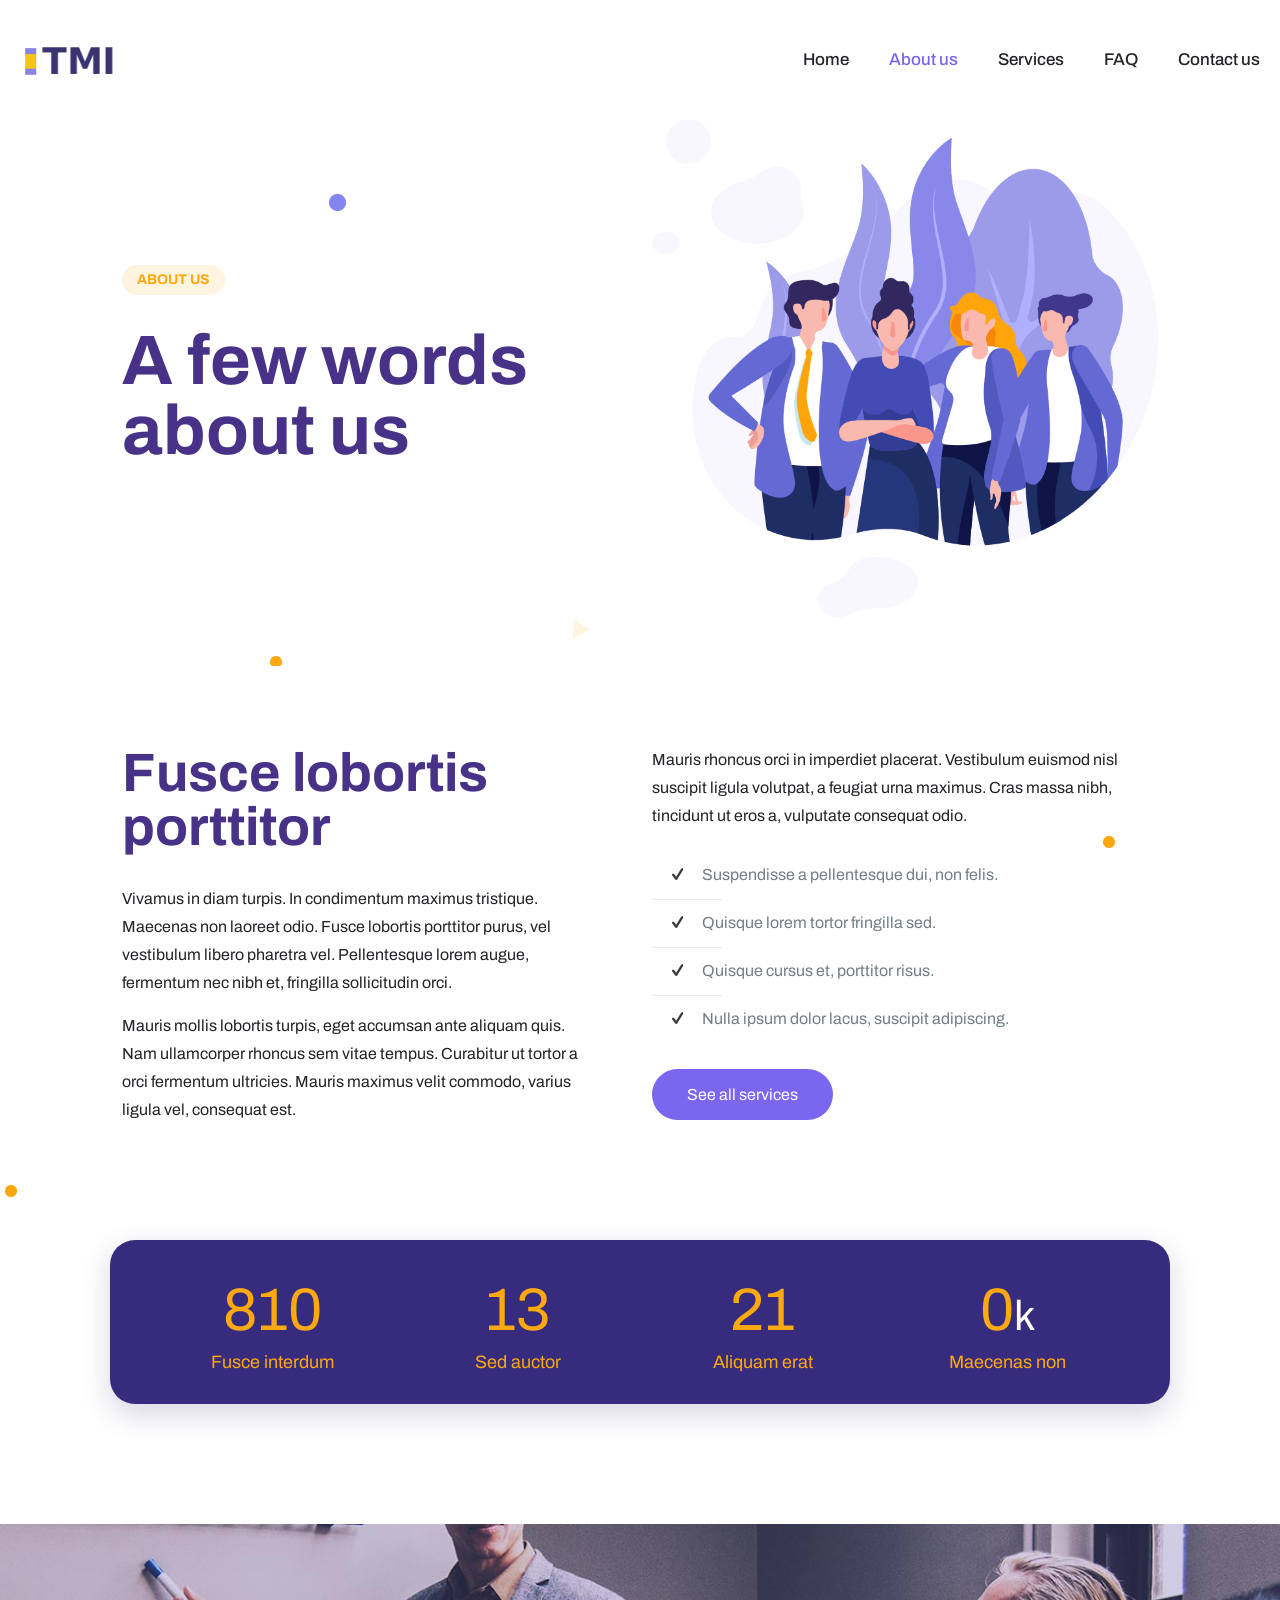
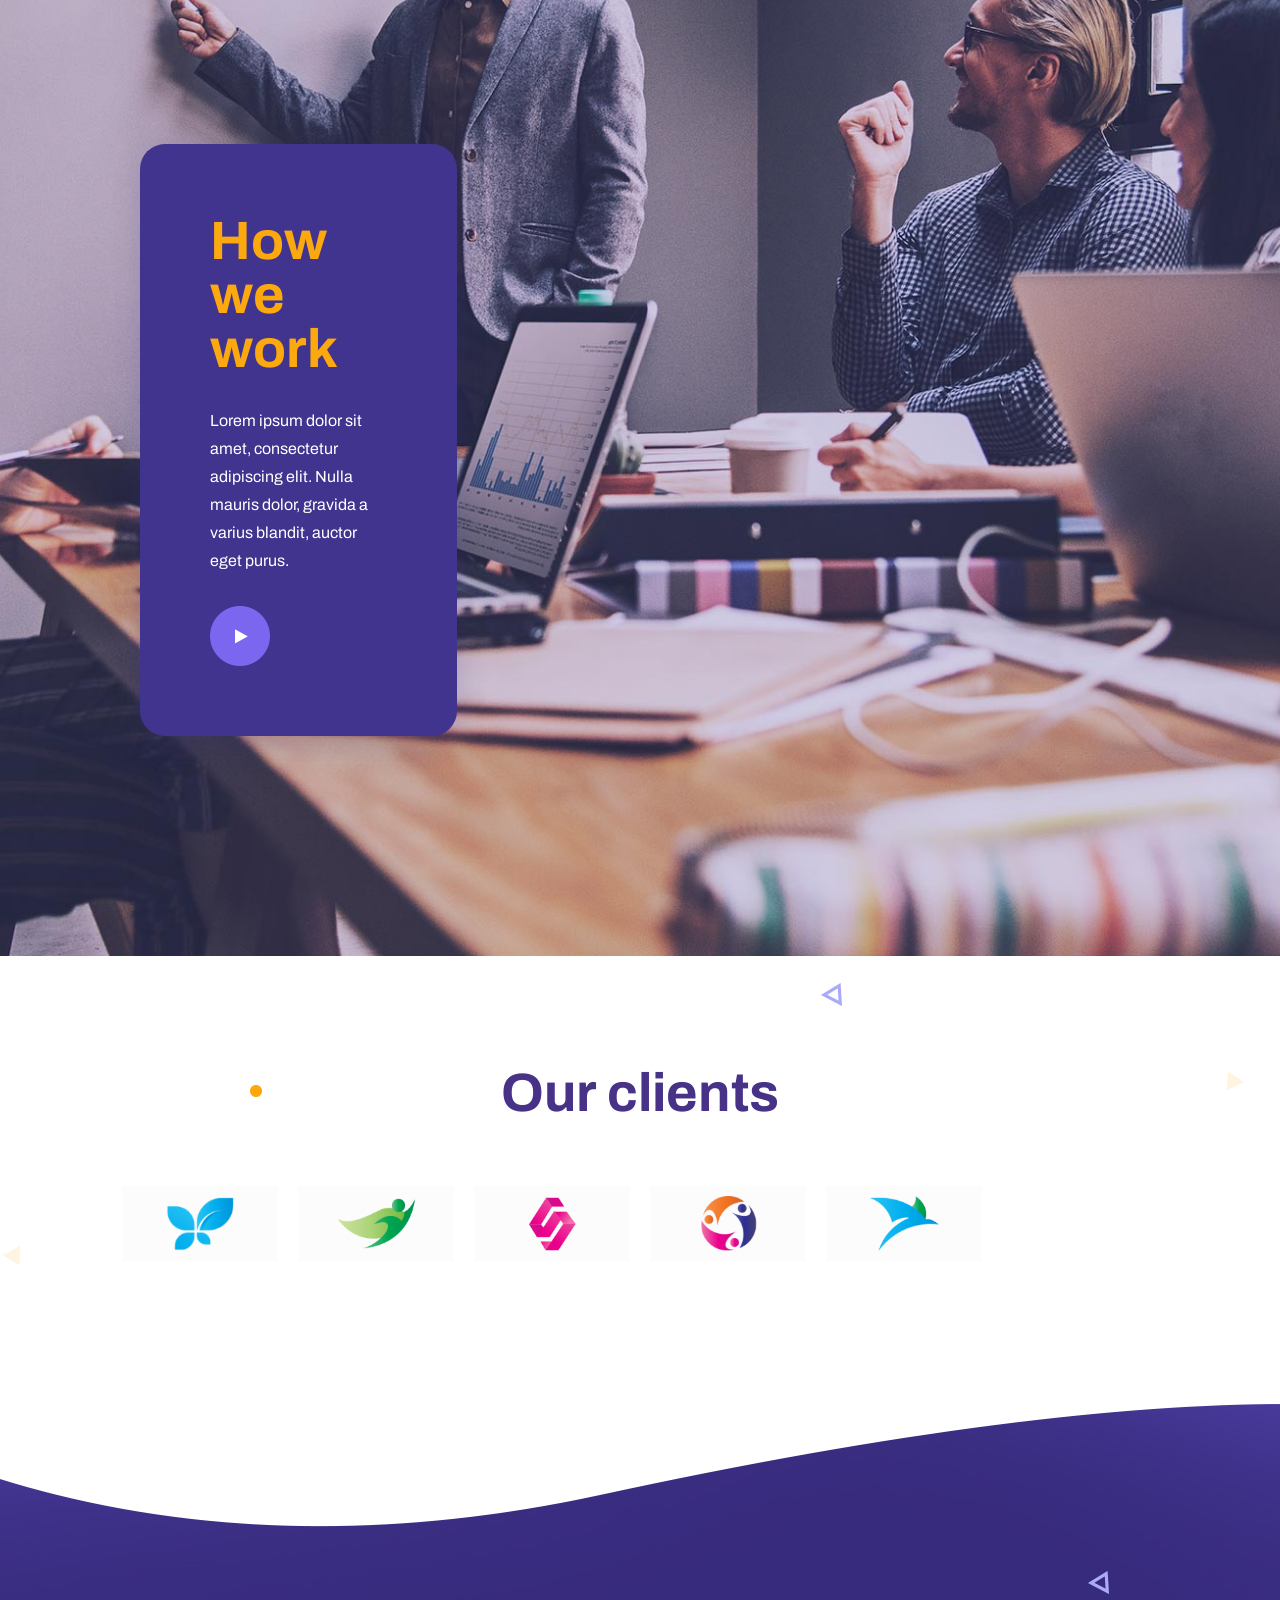
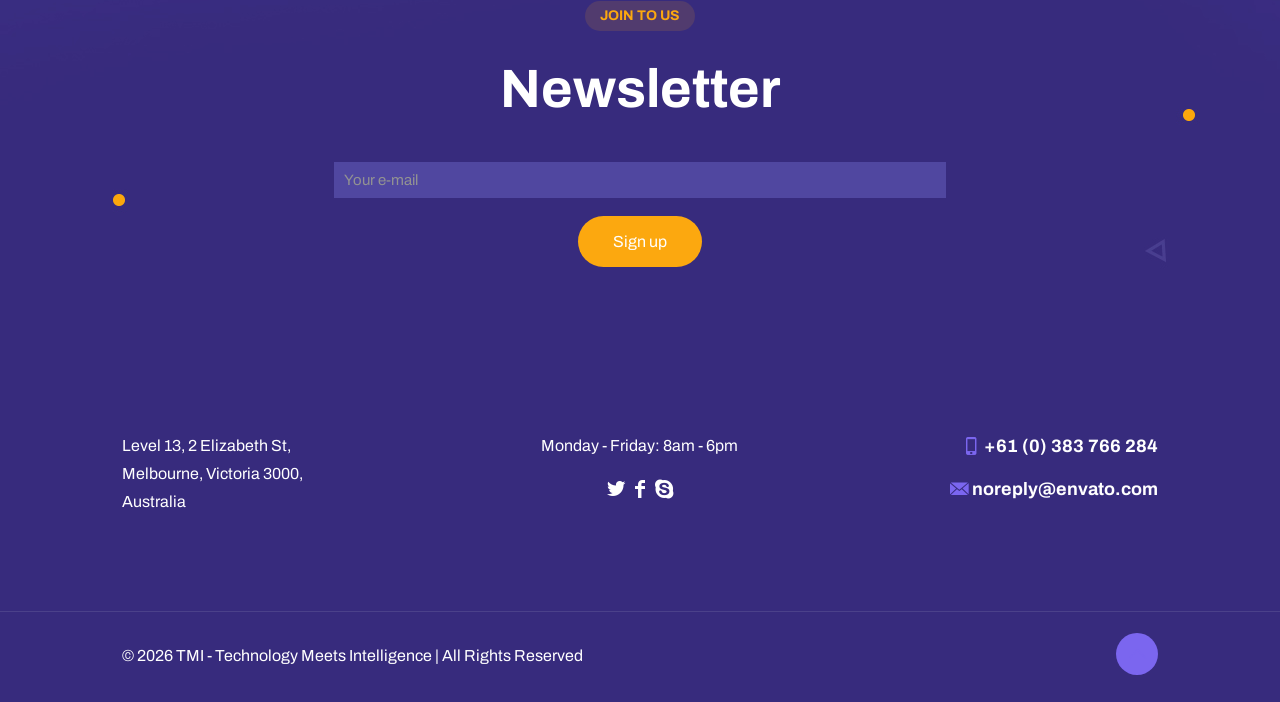
==== about-us/index.html @ 61341775 "Add TMI website (rebranded BeSEO, deployed to Cloudflare Pages)" ====
<!DOCTYPE html>
<html lang="en-US" class="no-js " itemscope itemtype="https://schema.org/WebPage" >

<head>

<meta charset="UTF-8" />
<title>About us - TMI</title>
<meta name='robots' content='max-image-preview:large' />
<link rel="alternate" hreflang="en-US" href="."/>
<meta name="format-detection" content="telephone=no">
<meta name="viewport" content="width=device-width, initial-scale=1, maximum-scale=1" />
<link rel="shortcut icon" href="../wp-content/themes/download-ze74uo.xcf/images/favicon.ico" type="image/x-icon" />
<meta name="theme-color" content="#ffffff" media="(prefers-color-scheme: light)">
<meta name="theme-color" content="#ffffff" media="(prefers-color-scheme: dark)">

<link rel="alternate" type="application/rss+xml" title="TMI - Technology Meets Intelligence &raquo; Feed" href="../feed" />
<link rel="alternate" type="application/rss+xml" title="TMI - Technology Meets Intelligence &raquo; Comments Feed" href="../comments/feed" />
<style id='wp-img-auto-sizes-contain-inline-css' type='text/css'>
img:is([sizes=auto i],[sizes^="auto," i]){contain-intrinsic-size:3000px 1500px}
/*# sourceURL=wp-img-auto-sizes-contain-inline-css */
</style>
<style id='wp-emoji-styles-inline-css' type='text/css'>

	img.wp-smiley, img.emoji {
		display: inline !important;
		border: none !important;
		box-shadow: none !important;
		height: 1em !important;
		width: 1em !important;
		margin: 0 0.07em !important;
		vertical-align: -0.1em !important;
		background: none !important;
		padding: 0 !important;
	}
/*# sourceURL=wp-emoji-styles-inline-css */
</style>
<style id='wp-block-library-inline-css' type='text/css'>
:root{--wp-block-synced-color:#7a00df;--wp-block-synced-color--rgb:122,0,223;--wp-bound-block-color:var(--wp-block-synced-color);--wp-editor-canvas-background:#ddd;--wp-admin-theme-color:#007cba;--wp-admin-theme-color--rgb:0,124,186;--wp-admin-theme-color-darker-10:#006ba1;--wp-admin-theme-color-darker-10--rgb:0,107,160.5;--wp-admin-theme-color-darker-20:#005a87;--wp-admin-theme-color-darker-20--rgb:0,90,135;--wp-admin-border-width-focus:2px}@media (min-resolution:192dpi){:root{--wp-admin-border-width-focus:1.5px}}.wp-element-button{cursor:pointer}:root .has-very-light-gray-background-color{background-color:#eee}:root .has-very-dark-gray-background-color{background-color:#313131}:root .has-very-light-gray-color{color:#eee}:root .has-very-dark-gray-color{color:#313131}:root .has-vivid-green-cyan-to-vivid-cyan-blue-gradient-background{background:linear-gradient(135deg,#00d084,#0693e3)}:root .has-purple-crush-gradient-background{background:linear-gradient(135deg,#34e2e4,#4721fb 50%,#ab1dfe)}:root .has-hazy-dawn-gradient-background{background:linear-gradient(135deg,#faaca8,#dad0ec)}:root .has-subdued-olive-gradient-background{background:linear-gradient(135deg,#fafae1,#67a671)}:root .has-atomic-cream-gradient-background{background:linear-gradient(135deg,#fdd79a,#004a59)}:root .has-nightshade-gradient-background{background:linear-gradient(135deg,#330968,#31cdcf)}:root .has-midnight-gradient-background{background:linear-gradient(135deg,#020381,#2874fc)}:root{--wp--preset--font-size--normal:16px;--wp--preset--font-size--huge:42px}.has-regular-font-size{font-size:1em}.has-larger-font-size{font-size:2.625em}.has-normal-font-size{font-size:var(--wp--preset--font-size--normal)}.has-huge-font-size{font-size:var(--wp--preset--font-size--huge)}.has-text-align-center{text-align:center}.has-text-align-left{text-align:left}.has-text-align-right{text-align:right}.has-fit-text{white-space:nowrap!important}#end-resizable-editor-section{display:none}.aligncenter{clear:both}.items-justified-left{justify-content:flex-start}.items-justified-center{justify-content:center}.items-justified-right{justify-content:flex-end}.items-justified-space-between{justify-content:space-between}.screen-reader-text{border:0;clip-path:inset(50%);height:1px;margin:-1px;overflow:hidden;padding:0;position:absolute;width:1px;word-wrap:normal!important}.screen-reader-text:focus{background-color:#ddd;clip-path:none;color:#444;display:block;font-size:1em;height:auto;left:5px;line-height:normal;padding:15px 23px 14px;text-decoration:none;top:5px;width:auto;z-index:100000}html :where(.has-border-color){border-style:solid}html :where([style*=border-top-color]){border-top-style:solid}html :where([style*=border-right-color]){border-right-style:solid}html :where([style*=border-bottom-color]){border-bottom-style:solid}html :where([style*=border-left-color]){border-left-style:solid}html :where([style*=border-width]){border-style:solid}html :where([style*=border-top-width]){border-top-style:solid}html :where([style*=border-right-width]){border-right-style:solid}html :where([style*=border-bottom-width]){border-bottom-style:solid}html :where([style*=border-left-width]){border-left-style:solid}html :where(img[class*=wp-image-]){height:auto;max-width:100%}:where(figure){margin:0 0 1em}html :where(.is-position-sticky){--wp-admin--admin-bar--position-offset:var(--wp-admin--admin-bar--height,0px)}@media screen and (max-width:600px){html :where(.is-position-sticky){--wp-admin--admin-bar--position-offset:0px}}

/*# sourceURL=wp-block-library-inline-css */
</style>
<style id='classic-theme-styles-inline-css' type='text/css'>
/*! This file is auto-generated */
.wp-block-button__link{color:#fff;background-color:#32373c;border-radius:9999px;box-shadow:none;text-decoration:none;padding:calc(.667em + 2px) calc(1.333em + 2px);font-size:1.125em}.wp-block-file__button{background:#32373c;color:#fff;text-decoration:none}
/*# sourceURL=/wp-includes/css/classic-themes.min.css */
</style>
<style id='global-styles-inline-css' type='text/css'>
:root{--wp--preset--aspect-ratio--square: 1;--wp--preset--aspect-ratio--4-3: 4/3;--wp--preset--aspect-ratio--3-4: 3/4;--wp--preset--aspect-ratio--3-2: 3/2;--wp--preset--aspect-ratio--2-3: 2/3;--wp--preset--aspect-ratio--16-9: 16/9;--wp--preset--aspect-ratio--9-16: 9/16;--wp--preset--color--black: #000000;--wp--preset--color--cyan-bluish-gray: #abb8c3;--wp--preset--color--white: #ffffff;--wp--preset--color--pale-pink: #f78da7;--wp--preset--color--vivid-red: #cf2e2e;--wp--preset--color--luminous-vivid-orange: #ff6900;--wp--preset--color--luminous-vivid-amber: #fcb900;--wp--preset--color--light-green-cyan: #7bdcb5;--wp--preset--color--vivid-green-cyan: #00d084;--wp--preset--color--pale-cyan-blue: #8ed1fc;--wp--preset--color--vivid-cyan-blue: #0693e3;--wp--preset--color--vivid-purple: #9b51e0;--wp--preset--gradient--vivid-cyan-blue-to-vivid-purple: linear-gradient(135deg,rgb(6,147,227) 0%,rgb(155,81,224) 100%);--wp--preset--gradient--light-green-cyan-to-vivid-green-cyan: linear-gradient(135deg,rgb(122,220,180) 0%,rgb(0,208,130) 100%);--wp--preset--gradient--luminous-vivid-amber-to-luminous-vivid-orange: linear-gradient(135deg,rgb(252,185,0) 0%,rgb(255,105,0) 100%);--wp--preset--gradient--luminous-vivid-orange-to-vivid-red: linear-gradient(135deg,rgb(255,105,0) 0%,rgb(207,46,46) 100%);--wp--preset--gradient--very-light-gray-to-cyan-bluish-gray: linear-gradient(135deg,rgb(238,238,238) 0%,rgb(169,184,195) 100%);--wp--preset--gradient--cool-to-warm-spectrum: linear-gradient(135deg,rgb(74,234,220) 0%,rgb(151,120,209) 20%,rgb(207,42,186) 40%,rgb(238,44,130) 60%,rgb(251,105,98) 80%,rgb(254,248,76) 100%);--wp--preset--gradient--blush-light-purple: linear-gradient(135deg,rgb(255,206,236) 0%,rgb(152,150,240) 100%);--wp--preset--gradient--blush-bordeaux: linear-gradient(135deg,rgb(254,205,165) 0%,rgb(254,45,45) 50%,rgb(107,0,62) 100%);--wp--preset--gradient--luminous-dusk: linear-gradient(135deg,rgb(255,203,112) 0%,rgb(199,81,192) 50%,rgb(65,88,208) 100%);--wp--preset--gradient--pale-ocean: linear-gradient(135deg,rgb(255,245,203) 0%,rgb(182,227,212) 50%,rgb(51,167,181) 100%);--wp--preset--gradient--electric-grass: linear-gradient(135deg,rgb(202,248,128) 0%,rgb(113,206,126) 100%);--wp--preset--gradient--midnight: linear-gradient(135deg,rgb(2,3,129) 0%,rgb(40,116,252) 100%);--wp--preset--font-size--small: 13px;--wp--preset--font-size--medium: 20px;--wp--preset--font-size--large: 36px;--wp--preset--font-size--x-large: 42px;--wp--preset--spacing--20: 0.44rem;--wp--preset--spacing--30: 0.67rem;--wp--preset--spacing--40: 1rem;--wp--preset--spacing--50: 1.5rem;--wp--preset--spacing--60: 2.25rem;--wp--preset--spacing--70: 3.38rem;--wp--preset--spacing--80: 5.06rem;--wp--preset--shadow--natural: 6px 6px 9px rgba(0, 0, 0, 0.2);--wp--preset--shadow--deep: 12px 12px 50px rgba(0, 0, 0, 0.4);--wp--preset--shadow--sharp: 6px 6px 0px rgba(0, 0, 0, 0.2);--wp--preset--shadow--outlined: 6px 6px 0px -3px rgb(255, 255, 255), 6px 6px rgb(0, 0, 0);--wp--preset--shadow--crisp: 6px 6px 0px rgb(0, 0, 0);}:where(.is-layout-flex){gap: 0.5em;}:where(.is-layout-grid){gap: 0.5em;}body .is-layout-flex{display: flex;}.is-layout-flex{flex-wrap: wrap;align-items: center;}.is-layout-flex > :is(*, div){margin: 0;}body .is-layout-grid{display: grid;}.is-layout-grid > :is(*, div){margin: 0;}:where(.wp-block-columns.is-layout-flex){gap: 2em;}:where(.wp-block-columns.is-layout-grid){gap: 2em;}:where(.wp-block-post-template.is-layout-flex){gap: 1.25em;}:where(.wp-block-post-template.is-layout-grid){gap: 1.25em;}.has-black-color{color: var(--wp--preset--color--black) !important;}.has-cyan-bluish-gray-color{color: var(--wp--preset--color--cyan-bluish-gray) !important;}.has-white-color{color: var(--wp--preset--color--white) !important;}.has-pale-pink-color{color: var(--wp--preset--color--pale-pink) !important;}.has-vivid-red-color{color: var(--wp--preset--color--vivid-red) !important;}.has-luminous-vivid-orange-color{color: var(--wp--preset--color--luminous-vivid-orange) !important;}.has-luminous-vivid-amber-color{color: var(--wp--preset--color--luminous-vivid-amber) !important;}.has-light-green-cyan-color{color: var(--wp--preset--color--light-green-cyan) !important;}.has-vivid-green-cyan-color{color: var(--wp--preset--color--vivid-green-cyan) !important;}.has-pale-cyan-blue-color{color: var(--wp--preset--color--pale-cyan-blue) !important;}.has-vivid-cyan-blue-color{color: var(--wp--preset--color--vivid-cyan-blue) !important;}.has-vivid-purple-color{color: var(--wp--preset--color--vivid-purple) !important;}.has-black-background-color{background-color: var(--wp--preset--color--black) !important;}.has-cyan-bluish-gray-background-color{background-color: var(--wp--preset--color--cyan-bluish-gray) !important;}.has-white-background-color{background-color: var(--wp--preset--color--white) !important;}.has-pale-pink-background-color{background-color: var(--wp--preset--color--pale-pink) !important;}.has-vivid-red-background-color{background-color: var(--wp--preset--color--vivid-red) !important;}.has-luminous-vivid-orange-background-color{background-color: var(--wp--preset--color--luminous-vivid-orange) !important;}.has-luminous-vivid-amber-background-color{background-color: var(--wp--preset--color--luminous-vivid-amber) !important;}.has-light-green-cyan-background-color{background-color: var(--wp--preset--color--light-green-cyan) !important;}.has-vivid-green-cyan-background-color{background-color: var(--wp--preset--color--vivid-green-cyan) !important;}.has-pale-cyan-blue-background-color{background-color: var(--wp--preset--color--pale-cyan-blue) !important;}.has-vivid-cyan-blue-background-color{background-color: var(--wp--preset--color--vivid-cyan-blue) !important;}.has-vivid-purple-background-color{background-color: var(--wp--preset--color--vivid-purple) !important;}.has-black-border-color{border-color: var(--wp--preset--color--black) !important;}.has-cyan-bluish-gray-border-color{border-color: var(--wp--preset--color--cyan-bluish-gray) !important;}.has-white-border-color{border-color: var(--wp--preset--color--white) !important;}.has-pale-pink-border-color{border-color: var(--wp--preset--color--pale-pink) !important;}.has-vivid-red-border-color{border-color: var(--wp--preset--color--vivid-red) !important;}.has-luminous-vivid-orange-border-color{border-color: var(--wp--preset--color--luminous-vivid-orange) !important;}.has-luminous-vivid-amber-border-color{border-color: var(--wp--preset--color--luminous-vivid-amber) !important;}.has-light-green-cyan-border-color{border-color: var(--wp--preset--color--light-green-cyan) !important;}.has-vivid-green-cyan-border-color{border-color: var(--wp--preset--color--vivid-green-cyan) !important;}.has-pale-cyan-blue-border-color{border-color: var(--wp--preset--color--pale-cyan-blue) !important;}.has-vivid-cyan-blue-border-color{border-color: var(--wp--preset--color--vivid-cyan-blue) !important;}.has-vivid-purple-border-color{border-color: var(--wp--preset--color--vivid-purple) !important;}.has-vivid-cyan-blue-to-vivid-purple-gradient-background{background: var(--wp--preset--gradient--vivid-cyan-blue-to-vivid-purple) !important;}.has-light-green-cyan-to-vivid-green-cyan-gradient-background{background: var(--wp--preset--gradient--light-green-cyan-to-vivid-green-cyan) !important;}.has-luminous-vivid-amber-to-luminous-vivid-orange-gradient-background{background: var(--wp--preset--gradient--luminous-vivid-amber-to-luminous-vivid-orange) !important;}.has-luminous-vivid-orange-to-vivid-red-gradient-background{background: var(--wp--preset--gradient--luminous-vivid-orange-to-vivid-red) !important;}.has-very-light-gray-to-cyan-bluish-gray-gradient-background{background: var(--wp--preset--gradient--very-light-gray-to-cyan-bluish-gray) !important;}.has-cool-to-warm-spectrum-gradient-background{background: var(--wp--preset--gradient--cool-to-warm-spectrum) !important;}.has-blush-light-purple-gradient-background{background: var(--wp--preset--gradient--blush-light-purple) !important;}.has-blush-bordeaux-gradient-background{background: var(--wp--preset--gradient--blush-bordeaux) !important;}.has-luminous-dusk-gradient-background{background: var(--wp--preset--gradient--luminous-dusk) !important;}.has-pale-ocean-gradient-background{background: var(--wp--preset--gradient--pale-ocean) !important;}.has-electric-grass-gradient-background{background: var(--wp--preset--gradient--electric-grass) !important;}.has-midnight-gradient-background{background: var(--wp--preset--gradient--midnight) !important;}.has-small-font-size{font-size: var(--wp--preset--font-size--small) !important;}.has-medium-font-size{font-size: var(--wp--preset--font-size--medium) !important;}.has-large-font-size{font-size: var(--wp--preset--font-size--large) !important;}.has-x-large-font-size{font-size: var(--wp--preset--font-size--x-large) !important;}
/*# sourceURL=global-styles-inline-css */
</style>

<link rel='stylesheet' id='contact-form-7-css' href='../wp-content/plugins/contact-form-7/includes/css/styles.css?ver=6.1.6' type='text/css' media='all' />
<link rel='stylesheet' id='mfn-be-css' href='../wp-content/themes/download-ze74uo.xcf/css/be.css?ver=28.3.1' type='text/css' media='all' />
<link rel='stylesheet' id='mfn-animations-css' href='../wp-content/themes/download-ze74uo.xcf/assets/animations/animations.min.css?ver=28.3.1' type='text/css' media='all' />
<link rel='stylesheet' id='mfn-font-awesome-css' href='../wp-content/themes/download-ze74uo.xcf/fonts/fontawesome/fontawesome.css?ver=28.3.1' type='text/css' media='all' />
<link rel='stylesheet' id='mfn-responsive-css' href='../wp-content/themes/download-ze74uo.xcf/css/responsive.css?ver=28.3.1' type='text/css' media='all' />
<style type="text/css" id="mfn-fonts-css" media="all">@font-face {font-family:'Archivo';font-style:normal;font-weight:400;src:url(/cf-fonts/s/archivo/5.2.8/vietnamese/400/normal.woff2);unicode-range:U+0102-0103,U+0110-0111,U+0128-0129,U+0168-0169,U+01A0-01A1,U+01AF-01B0,U+0300-0301,U+0303-0304,U+0308-0309,U+0323,U+0329,U+1EA0-1EF9,U+20AB;font-display:swap;}@font-face {font-family:'Archivo';font-style:normal;font-weight:400;src:url(/cf-fonts/s/archivo/5.2.8/latin-ext/400/normal.woff2);unicode-range:U+0100-02BA,U+02BD-02C5,U+02C7-02CC,U+02CE-02D7,U+02DD-02FF,U+0304,U+0308,U+0329,U+1D00-1DBF,U+1E00-1E9F,U+1EF2-1EFF,U+2020,U+20A0-20AB,U+20AD-20C0,U+2113,U+2C60-2C7F,U+A720-A7FF;font-display:swap;}@font-face {font-family:'Archivo';font-style:normal;font-weight:400;src:url(/cf-fonts/s/archivo/5.2.8/latin/400/normal.woff2);unicode-range:U+0000-00FF,U+0131,U+0152-0153,U+02BB-02BC,U+02C6,U+02DA,U+02DC,U+0304,U+0308,U+0329,U+2000-206F,U+20AC,U+2122,U+2191,U+2193,U+2212,U+2215,U+FEFF,U+FFFD;font-display:swap;}@font-face {font-family:'Archivo';font-style:normal;font-weight:300;src:url(/cf-fonts/s/archivo/5.2.8/vietnamese/300/normal.woff2);unicode-range:U+0102-0103,U+0110-0111,U+0128-0129,U+0168-0169,U+01A0-01A1,U+01AF-01B0,U+0300-0301,U+0303-0304,U+0308-0309,U+0323,U+0329,U+1EA0-1EF9,U+20AB;font-display:swap;}@font-face {font-family:'Archivo';font-style:normal;font-weight:300;src:url(/cf-fonts/s/archivo/5.2.8/latin/300/normal.woff2);unicode-range:U+0000-00FF,U+0131,U+0152-0153,U+02BB-02BC,U+02C6,U+02DA,U+02DC,U+0304,U+0308,U+0329,U+2000-206F,U+20AC,U+2122,U+2191,U+2193,U+2212,U+2215,U+FEFF,U+FFFD;font-display:swap;}@font-face {font-family:'Archivo';font-style:normal;font-weight:300;src:url(/cf-fonts/s/archivo/5.2.8/latin-ext/300/normal.woff2);unicode-range:U+0100-02BA,U+02BD-02C5,U+02C7-02CC,U+02CE-02D7,U+02DD-02FF,U+0304,U+0308,U+0329,U+1D00-1DBF,U+1E00-1E9F,U+1EF2-1EFF,U+2020,U+20A0-20AB,U+20AD-20C0,U+2113,U+2C60-2C7F,U+A720-A7FF;font-display:swap;}@font-face {font-family:'Archivo';font-style:italic;font-weight:400;src:url(/cf-fonts/s/archivo/5.2.8/latin/400/italic.woff2);unicode-range:U+0000-00FF,U+0131,U+0152-0153,U+02BB-02BC,U+02C6,U+02DA,U+02DC,U+0304,U+0308,U+0329,U+2000-206F,U+20AC,U+2122,U+2191,U+2193,U+2212,U+2215,U+FEFF,U+FFFD;font-display:swap;}@font-face {font-family:'Archivo';font-style:italic;font-weight:400;src:url(/cf-fonts/s/archivo/5.2.8/latin-ext/400/italic.woff2);unicode-range:U+0100-02BA,U+02BD-02C5,U+02C7-02CC,U+02CE-02D7,U+02DD-02FF,U+0304,U+0308,U+0329,U+1D00-1DBF,U+1E00-1E9F,U+1EF2-1EFF,U+2020,U+20A0-20AB,U+20AD-20C0,U+2113,U+2C60-2C7F,U+A720-A7FF;font-display:swap;}@font-face {font-family:'Archivo';font-style:italic;font-weight:400;src:url(/cf-fonts/s/archivo/5.2.8/vietnamese/400/italic.woff2);unicode-range:U+0102-0103,U+0110-0111,U+0128-0129,U+0168-0169,U+01A0-01A1,U+01AF-01B0,U+0300-0301,U+0303-0304,U+0308-0309,U+0323,U+0329,U+1EA0-1EF9,U+20AB;font-display:swap;}@font-face {font-family:'Archivo';font-style:normal;font-weight:500;src:url(/cf-fonts/s/archivo/5.2.8/latin/500/normal.woff2);unicode-range:U+0000-00FF,U+0131,U+0152-0153,U+02BB-02BC,U+02C6,U+02DA,U+02DC,U+0304,U+0308,U+0329,U+2000-206F,U+20AC,U+2122,U+2191,U+2193,U+2212,U+2215,U+FEFF,U+FFFD;font-display:swap;}@font-face {font-family:'Archivo';font-style:normal;font-weight:500;src:url(/cf-fonts/s/archivo/5.2.8/latin-ext/500/normal.woff2);unicode-range:U+0100-02BA,U+02BD-02C5,U+02C7-02CC,U+02CE-02D7,U+02DD-02FF,U+0304,U+0308,U+0329,U+1D00-1DBF,U+1E00-1E9F,U+1EF2-1EFF,U+2020,U+20A0-20AB,U+20AD-20C0,U+2113,U+2C60-2C7F,U+A720-A7FF;font-display:swap;}@font-face {font-family:'Archivo';font-style:normal;font-weight:500;src:url(/cf-fonts/s/archivo/5.2.8/vietnamese/500/normal.woff2);unicode-range:U+0102-0103,U+0110-0111,U+0128-0129,U+0168-0169,U+01A0-01A1,U+01AF-01B0,U+0300-0301,U+0303-0304,U+0308-0309,U+0323,U+0329,U+1EA0-1EF9,U+20AB;font-display:swap;}@font-face {font-family:'Archivo';font-style:normal;font-weight:700;src:url(/cf-fonts/s/archivo/5.2.8/vietnamese/700/normal.woff2);unicode-range:U+0102-0103,U+0110-0111,U+0128-0129,U+0168-0169,U+01A0-01A1,U+01AF-01B0,U+0300-0301,U+0303-0304,U+0308-0309,U+0323,U+0329,U+1EA0-1EF9,U+20AB;font-display:swap;}@font-face {font-family:'Archivo';font-style:normal;font-weight:700;src:url(/cf-fonts/s/archivo/5.2.8/latin-ext/700/normal.woff2);unicode-range:U+0100-02BA,U+02BD-02C5,U+02C7-02CC,U+02CE-02D7,U+02DD-02FF,U+0304,U+0308,U+0329,U+1D00-1DBF,U+1E00-1E9F,U+1EF2-1EFF,U+2020,U+20A0-20AB,U+20AD-20C0,U+2113,U+2C60-2C7F,U+A720-A7FF;font-display:swap;}@font-face {font-family:'Archivo';font-style:normal;font-weight:700;src:url(/cf-fonts/s/archivo/5.2.8/latin/700/normal.woff2);unicode-range:U+0000-00FF,U+0131,U+0152-0153,U+02BB-02BC,U+02C6,U+02DA,U+02DC,U+0304,U+0308,U+0329,U+2000-206F,U+20AC,U+2122,U+2191,U+2193,U+2212,U+2215,U+FEFF,U+FFFD;font-display:swap;}@font-face {font-family:'Archivo';font-style:italic;font-weight:700;src:url(/cf-fonts/s/archivo/5.2.8/vietnamese/700/italic.woff2);unicode-range:U+0102-0103,U+0110-0111,U+0128-0129,U+0168-0169,U+01A0-01A1,U+01AF-01B0,U+0300-0301,U+0303-0304,U+0308-0309,U+0323,U+0329,U+1EA0-1EF9,U+20AB;font-display:swap;}@font-face {font-family:'Archivo';font-style:italic;font-weight:700;src:url(/cf-fonts/s/archivo/5.2.8/latin-ext/700/italic.woff2);unicode-range:U+0100-02BA,U+02BD-02C5,U+02C7-02CC,U+02CE-02D7,U+02DD-02FF,U+0304,U+0308,U+0329,U+1D00-1DBF,U+1E00-1E9F,U+1EF2-1EFF,U+2020,U+20A0-20AB,U+20AD-20C0,U+2113,U+2C60-2C7F,U+A720-A7FF;font-display:swap;}@font-face {font-family:'Archivo';font-style:italic;font-weight:700;src:url(/cf-fonts/s/archivo/5.2.8/latin/700/italic.woff2);unicode-range:U+0000-00FF,U+0131,U+0152-0153,U+02BB-02BC,U+02C6,U+02DA,U+02DC,U+0304,U+0308,U+0329,U+2000-206F,U+20AC,U+2122,U+2191,U+2193,U+2212,U+2215,U+FEFF,U+FFFD;font-display:swap;}</style>
<style id='mfn-dynamic-inline-css' type='text/css'>
html{background-color:#ffffff}#Wrapper,#Content,.mfn-popup .mfn-popup-content,.mfn-off-canvas-sidebar .mfn-off-canvas-content-wrapper,.mfn-cart-holder,.mfn-header-login,#Top_bar .search_wrapper,#Top_bar .top_bar_right .mfn-live-search-box,.column_livesearch .mfn-live-search-wrapper,.column_livesearch .mfn-live-search-box{background-color:#ffffff}.layout-boxed.mfn-bebuilder-header.mfn-ui #Wrapper .mfn-only-sample-content{background-color:#ffffff}body:not(.template-slider) #Header{min-height:0px}body.header-below:not(.template-slider) #Header{padding-top:0px}#Footer .widgets_wrapper{padding:80px 0 65px}.has-search-overlay.search-overlay-opened #search-overlay{background-color:rgba(0,0,0,0.6)}.elementor-page.elementor-default #Content .the_content .section_wrapper{max-width:100%}.elementor-page.elementor-default #Content .section.the_content{width:100%}.elementor-page.elementor-default #Content .section_wrapper .the_content_wrapper{margin-left:0;margin-right:0;width:100%}body,span.date_label,.timeline_items li h3 span,input[type="date"],input[type="text"],input[type="password"],input[type="tel"],input[type="email"],input[type="url"],textarea,select,.offer_li .title h3,.mfn-menu-item-megamenu{font-family:"Archivo",-apple-system,BlinkMacSystemFont,"Segoe UI",Roboto,Oxygen-Sans,Ubuntu,Cantarell,"Helvetica Neue",sans-serif}.lead,.big{font-family:"Archivo",-apple-system,BlinkMacSystemFont,"Segoe UI",Roboto,Oxygen-Sans,Ubuntu,Cantarell,"Helvetica Neue",sans-serif}#menu > ul > li > a,#overlay-menu ul li a{font-family:"Archivo",-apple-system,BlinkMacSystemFont,"Segoe UI",Roboto,Oxygen-Sans,Ubuntu,Cantarell,"Helvetica Neue",sans-serif}#Subheader .title{font-family:"Archivo",-apple-system,BlinkMacSystemFont,"Segoe UI",Roboto,Oxygen-Sans,Ubuntu,Cantarell,"Helvetica Neue",sans-serif}h1,h2,h3,h4,.text-logo #logo{font-family:"Archivo",-apple-system,BlinkMacSystemFont,"Segoe UI",Roboto,Oxygen-Sans,Ubuntu,Cantarell,"Helvetica Neue",sans-serif}h5,h6{font-family:"Archivo",-apple-system,BlinkMacSystemFont,"Segoe UI",Roboto,Oxygen-Sans,Ubuntu,Cantarell,"Helvetica Neue",sans-serif}blockquote{font-family:"Archivo",-apple-system,BlinkMacSystemFont,"Segoe UI",Roboto,Oxygen-Sans,Ubuntu,Cantarell,"Helvetica Neue",sans-serif}.chart_box .chart .num,.counter .desc_wrapper .number-wrapper,.how_it_works .image .number,.pricing-box .plan-header .price,.quick_fact .number-wrapper,.woocommerce .product div.entry-summary .price{font-family:"Archivo",-apple-system,BlinkMacSystemFont,"Segoe UI",Roboto,Oxygen-Sans,Ubuntu,Cantarell,"Helvetica Neue",sans-serif}body,.mfn-menu-item-megamenu{font-size:16px;line-height:28px;font-weight:400;letter-spacing:0px}.lead,.big{font-size:18px;line-height:30px;font-weight:400;letter-spacing:0px}#menu > ul > li > a,#overlay-menu ul li a{font-size:17px;font-weight:500;letter-spacing:0px}#overlay-menu ul li a{line-height:25.5px}#Subheader .title{font-size:30px;line-height:35px;font-weight:400;letter-spacing:1px;font-style:italic}h1,.text-logo #logo{font-size:70px;line-height:70px;font-weight:700;letter-spacing:0px}h2{font-size:54px;line-height:54px;font-weight:700;letter-spacing:0px}h3,.woocommerce ul.products li.product h3,.woocommerce #customer_login h2{font-size:34px;line-height:44px;font-weight:700;letter-spacing:0px}h4,.woocommerce .woocommerce-order-details__title,.woocommerce .wc-bacs-bank-details-heading,.woocommerce .woocommerce-customer-details h2{font-size:24px;line-height:34px;font-weight:700;letter-spacing:0px}h5{font-size:18px;line-height:28px;font-weight:700;letter-spacing:0px}h6{font-size:14px;line-height:26px;font-weight:700;letter-spacing:0px}#Intro .intro-title{font-size:70px;line-height:70px;font-weight:400;letter-spacing:0px}@media only screen and (min-width:768px) and (max-width:959px){body,.mfn-menu-item-megamenu{font-size:14px;line-height:24px;font-weight:400;letter-spacing:0px}.lead,.big{font-size:15px;line-height:26px;font-weight:400;letter-spacing:0px}#menu > ul > li > a,#overlay-menu ul li a{font-size:14px;font-weight:500;letter-spacing:0px}#overlay-menu ul li a{line-height:21px}#Subheader .title{font-size:26px;line-height:30px;font-weight:400;letter-spacing:1px;font-style:italic}h1,.text-logo #logo{font-size:60px;line-height:60px;font-weight:700;letter-spacing:0px}h2{font-size:46px;line-height:46px;font-weight:700;letter-spacing:0px}h3,.woocommerce ul.products li.product h3,.woocommerce #customer_login h2{font-size:29px;line-height:37px;font-weight:700;letter-spacing:0px}h4,.woocommerce .woocommerce-order-details__title,.woocommerce .wc-bacs-bank-details-heading,.woocommerce .woocommerce-customer-details h2{font-size:20px;line-height:29px;font-weight:700;letter-spacing:0px}h5{font-size:15px;line-height:24px;font-weight:700;letter-spacing:0px}h6{font-size:13px;line-height:22px;font-weight:700;letter-spacing:0px}#Intro .intro-title{font-size:60px;line-height:60px;font-weight:400;letter-spacing:0px}blockquote{font-size:15px}.chart_box .chart .num{font-size:45px;line-height:45px}.counter .desc_wrapper .number-wrapper{font-size:45px;line-height:45px}.counter .desc_wrapper .title{font-size:14px;line-height:18px}.faq .question .title{font-size:14px}.fancy_heading .title{font-size:38px;line-height:38px}.offer .offer_li .desc_wrapper .title h3{font-size:32px;line-height:32px}.offer_thumb_ul li.offer_thumb_li .desc_wrapper .title h3{font-size:32px;line-height:32px}.pricing-box .plan-header h2{font-size:27px;line-height:27px}.pricing-box .plan-header .price > span{font-size:40px;line-height:40px}.pricing-box .plan-header .price sup.currency{font-size:18px;line-height:18px}.pricing-box .plan-header .price sup.period{font-size:14px;line-height:14px}.quick_fact .number-wrapper{font-size:80px;line-height:80px}.trailer_box .desc h2{font-size:27px;line-height:27px}.widget > h3{font-size:17px;line-height:20px}}@media only screen and (min-width:480px) and (max-width:767px){body,.mfn-menu-item-megamenu{font-size:13px;line-height:21px;font-weight:400;letter-spacing:0px}.lead,.big{font-size:14px;line-height:23px;font-weight:400;letter-spacing:0px}#menu > ul > li > a,#overlay-menu ul li a{font-size:13px;font-weight:500;letter-spacing:0px}#overlay-menu ul li a{line-height:19.5px}#Subheader .title{font-size:23px;line-height:26px;font-weight:400;letter-spacing:1px;font-style:italic}h1,.text-logo #logo{font-size:53px;line-height:53px;font-weight:700;letter-spacing:0px}h2{font-size:41px;line-height:41px;font-weight:700;letter-spacing:0px}h3,.woocommerce ul.products li.product h3,.woocommerce #customer_login h2{font-size:26px;line-height:33px;font-weight:700;letter-spacing:0px}h4,.woocommerce .woocommerce-order-details__title,.woocommerce .wc-bacs-bank-details-heading,.woocommerce .woocommerce-customer-details h2{font-size:18px;line-height:26px;font-weight:700;letter-spacing:0px}h5{font-size:14px;line-height:21px;font-weight:700;letter-spacing:0px}h6{font-size:13px;line-height:20px;font-weight:700;letter-spacing:0px}#Intro .intro-title{font-size:53px;line-height:53px;font-weight:400;letter-spacing:0px}blockquote{font-size:14px}.chart_box .chart .num{font-size:40px;line-height:40px}.counter .desc_wrapper .number-wrapper{font-size:40px;line-height:40px}.counter .desc_wrapper .title{font-size:13px;line-height:16px}.faq .question .title{font-size:13px}.fancy_heading .title{font-size:34px;line-height:34px}.offer .offer_li .desc_wrapper .title h3{font-size:28px;line-height:28px}.offer_thumb_ul li.offer_thumb_li .desc_wrapper .title h3{font-size:28px;line-height:28px}.pricing-box .plan-header h2{font-size:24px;line-height:24px}.pricing-box .plan-header .price > span{font-size:34px;line-height:34px}.pricing-box .plan-header .price sup.currency{font-size:16px;line-height:16px}.pricing-box .plan-header .price sup.period{font-size:13px;line-height:13px}.quick_fact .number-wrapper{font-size:70px;line-height:70px}.trailer_box .desc h2{font-size:24px;line-height:24px}.widget > h3{font-size:16px;line-height:19px}}@media only screen and (max-width:479px){body,.mfn-menu-item-megamenu{font-size:13px;line-height:19px;font-weight:400;letter-spacing:0px}.lead,.big{font-size:13px;line-height:19px;font-weight:400;letter-spacing:0px}#menu > ul > li > a,#overlay-menu ul li a{font-size:13px;font-weight:500;letter-spacing:0px}#overlay-menu ul li a{line-height:19.5px}#Subheader .title{font-size:18px;line-height:21px;font-weight:400;letter-spacing:1px;font-style:italic}h1,.text-logo #logo{font-size:42px;line-height:42px;font-weight:700;letter-spacing:0px}h2{font-size:32px;line-height:32px;font-weight:700;letter-spacing:0px}h3,.woocommerce ul.products li.product h3,.woocommerce #customer_login h2{font-size:20px;line-height:26px;font-weight:700;letter-spacing:0px}h4,.woocommerce .woocommerce-order-details__title,.woocommerce .wc-bacs-bank-details-heading,.woocommerce .woocommerce-customer-details h2{font-size:14px;line-height:20px;font-weight:700;letter-spacing:0px}h5{font-size:13px;line-height:19px;font-weight:700;letter-spacing:0px}h6{font-size:13px;line-height:19px;font-weight:700;letter-spacing:0px}#Intro .intro-title{font-size:42px;line-height:42px;font-weight:400;letter-spacing:0px}blockquote{font-size:13px}.chart_box .chart .num{font-size:35px;line-height:35px}.counter .desc_wrapper .number-wrapper{font-size:35px;line-height:35px}.counter .desc_wrapper .title{font-size:13px;line-height:26px}.faq .question .title{font-size:13px}.fancy_heading .title{font-size:30px;line-height:30px}.offer .offer_li .desc_wrapper .title h3{font-size:26px;line-height:26px}.offer_thumb_ul li.offer_thumb_li .desc_wrapper .title h3{font-size:26px;line-height:26px}.pricing-box .plan-header h2{font-size:21px;line-height:21px}.pricing-box .plan-header .price > span{font-size:32px;line-height:32px}.pricing-box .plan-header .price sup.currency{font-size:14px;line-height:14px}.pricing-box .plan-header .price sup.period{font-size:13px;line-height:13px}.quick_fact .number-wrapper{font-size:60px;line-height:60px}.trailer_box .desc h2{font-size:21px;line-height:21px}.widget > h3{font-size:15px;line-height:18px}}.with_aside .sidebar.columns{width:23%}.with_aside .sections_group{width:77%}.aside_both .sidebar.columns{width:18%}.aside_both .sidebar.sidebar-1{margin-left:-82%}.aside_both .sections_group{width:64%;margin-left:18%}@media only screen and (min-width:1240px){#Wrapper,.with_aside .content_wrapper{max-width:1080px}body.layout-boxed.mfn-header-scrolled .mfn-header-tmpl.mfn-sticky-layout-width{max-width:1080px;left:0;right:0;margin-left:auto;margin-right:auto}body.layout-boxed:not(.mfn-header-scrolled) .mfn-header-tmpl.mfn-header-layout-width,body.layout-boxed .mfn-header-tmpl.mfn-header-layout-width:not(.mfn-hasSticky){max-width:1080px;left:0;right:0;margin-left:auto;margin-right:auto}body.layout-boxed.mfn-bebuilder-header.mfn-ui .mfn-only-sample-content{max-width:1080px;margin-left:auto;margin-right:auto}.section_wrapper,.container{max-width:1060px}.layout-boxed.header-boxed #Top_bar.is-sticky{max-width:1080px}}@media only screen and (max-width:767px){#Wrapper{max-width:calc(100% - 67px)}.content_wrapper .section_wrapper,.container,.four.columns .widget-area{max-width:550px !important;padding-left:33px;padding-right:33px}}body{--mfn-button-font-family:inherit;--mfn-button-font-size:16px;--mfn-button-font-weight:400;--mfn-button-font-style:inherit;--mfn-button-letter-spacing:0px;--mfn-button-padding:16px 35px 16px 35px;--mfn-button-border-width:0;--mfn-button-border-radius:50px 50px 50px 50px;--mfn-button-gap:10px;--mfn-button-transition:0.2s;--mfn-button-color:#ffffff;--mfn-button-color-hover:#ffffff;--mfn-button-bg:#7b66ef;--mfn-button-bg-hover:#6e59e2;--mfn-button-border-color:transparent;--mfn-button-border-color-hover:transparent;--mfn-button-icon-color:#ffffff;--mfn-button-icon-color-hover:#ffffff;--mfn-button-box-shadow:unset;--mfn-button-theme-color:#ffffff;--mfn-button-theme-color-hover:#ffffff;--mfn-button-theme-bg:#fca80f;--mfn-button-theme-bg-hover:#ef9b02;--mfn-button-theme-border-color:transparent;--mfn-button-theme-border-color-hover:transparent;--mfn-button-theme-icon-color:#ffffff;--mfn-button-theme-icon-color-hover:#ffffff;--mfn-button-theme-box-shadow:unset;--mfn-button-shop-color:#ffffff;--mfn-button-shop-color-hover:#ffffff;--mfn-button-shop-bg:#fca80f;--mfn-button-shop-bg-hover:#ef9b02;--mfn-button-shop-border-color:transparent;--mfn-button-shop-border-color-hover:transparent;--mfn-button-shop-icon-color:#626262;--mfn-button-shop-icon-color-hover:#626262;--mfn-button-shop-box-shadow:unset;--mfn-button-action-color:#ffffff;--mfn-button-action-color-hover:#ffffff;--mfn-button-action-bg:#c5c4fc;--mfn-button-action-bg-hover:#b8b7ef;--mfn-button-action-border-color:transparent;--mfn-button-action-border-color-hover:transparent;--mfn-button-action-icon-color:#ffffff;--mfn-button-action-icon-color-hover:#ffffff;--mfn-button-action-box-shadow:unset;--mfn-product-list-gallery-slider-arrow-bg:#ffffff;--mfn-product-list-gallery-slider-arrow-bg-hover:#ffffff;--mfn-product-list-gallery-slider-arrow-color:#000000;--mfn-product-list-gallery-slider-arrow-color-hover:#000000;--mfn-product-list-gallery-slider-dots-bg:rgba(0,0,0,0.3);--mfn-product-list-gallery-slider-dots-bg-active:#000000;--mfn-product-list-gallery-slider-padination-bg:transparent;--mfn-product-list-gallery-slider-dots-size:8px;--mfn-product-list-gallery-slider-nav-border-radius:0px;--mfn-product-list-gallery-slider-nav-offset:0px;--mfn-product-list-gallery-slider-dots-gap:5px}@media only screen and (max-width:959px){body{}}@media only screen and (max-width:768px){body{}}.mfn-cookies,.mfn-cookies-reopen{--mfn-gdpr2-container-text-color:#626262;--mfn-gdpr2-container-strong-color:#07070a;--mfn-gdpr2-container-bg:#ffffff;--mfn-gdpr2-container-overlay:rgba(25,37,48,0.6);--mfn-gdpr2-details-box-bg:#fbfbfb;--mfn-gdpr2-details-switch-bg:#00032a;--mfn-gdpr2-details-switch-bg-active:#5acb65;--mfn-gdpr2-tabs-text-color:#07070a;--mfn-gdpr2-tabs-text-color-active:#0089f7;--mfn-gdpr2-tabs-border:rgba(8,8,14,0.1);--mfn-gdpr2-buttons-box-bg:#fbfbfb;--mfn-gdpr2-reopen-background:#ffffff;--mfn-gdpr2-reopen-color:#222222;--mfn-gdpr2-reopen-box-shadow:0 15px 30px 0 rgba(1,7,39,.13)}#Top_bar #logo,.header-fixed #Top_bar #logo,.header-plain #Top_bar #logo,.header-transparent #Top_bar #logo{height:60px;line-height:60px;padding:30px 0}.logo-overflow #Top_bar:not(.is-sticky) .logo{height:120px}.single-post.post-template-default.header-transparent #Content{padding-top:150px}#Top_bar .menu > li > a{padding:30px 0}.menu-highlight:not(.header-creative) #Top_bar .menu > li > a{margin:35px 0}.header-plain:not(.menu-highlight) #Top_bar .menu > li > a span:not(.description){line-height:120px}.header-fixed #Top_bar .menu > li > a{padding:45px 0}@media only screen and (max-width:767px){.mobile-header-mini #Top_bar #logo{height:50px!important;line-height:50px!important;margin:5px 0}}#Top_bar #logo img.svg{width:100px}.image_frame,.wp-caption{border-width:0px}.alert{border-radius:0px}#Top_bar .top_bar_right .top-bar-right-input input{width:200px}.mfn-live-search-box .mfn-live-search-list{max-height:300px}input[type="date"],input[type="email"],input[type="number"],input[type="password"],input[type="search"],input[type="tel"],input[type="text"],input[type="url"],select,textarea,.woocommerce .quantity input.qty{border-width:0;box-shadow:unset;resize:none}.select2-container--default .select2-selection--single,.select2-dropdown,.select2-container--default.select2-container--open .select2-selection--single{border-width:0}#Side_slide{right:-250px;width:250px}#Side_slide.left{left:-250px}.blog-teaser li .desc-wrapper .desc{background-position-y:-1px}.mfn-free-delivery-info{--mfn-free-delivery-bar:#fca80f;--mfn-free-delivery-bg:rgba(0,0,0,0.1);--mfn-free-delivery-achieved:#fca80f}#back_to_top i{color:#7b66ef}.mfn-product-list-gallery-slider .mfn-product-list-gallery-slider-arrow{display:flex}@media only screen and ( max-width:767px ){#Subheader{padding:80px 0}}@media only screen and (min-width:1240px){body:not(.header-simple) #Top_bar #menu{display:block!important}.tr-menu #Top_bar #menu{background:none!important}#Top_bar .menu > li > ul.mfn-megamenu > li{float:left}#Top_bar .menu > li > ul.mfn-megamenu > li.mfn-megamenu-cols-1{width:100%}#Top_bar .menu > li > ul.mfn-megamenu > li.mfn-megamenu-cols-2{width:50%}#Top_bar .menu > li > ul.mfn-megamenu > li.mfn-megamenu-cols-3{width:33.33%}#Top_bar .menu > li > ul.mfn-megamenu > li.mfn-megamenu-cols-4{width:25%}#Top_bar .menu > li > ul.mfn-megamenu > li.mfn-megamenu-cols-5{width:20%}#Top_bar .menu > li > ul.mfn-megamenu > li.mfn-megamenu-cols-6{width:16.66%}#Top_bar .menu > li > ul.mfn-megamenu > li > ul{display:block!important;position:inherit;left:auto;top:auto;border-width:0 1px 0 0}#Top_bar .menu > li > ul.mfn-megamenu > li:last-child > ul{border:0}#Top_bar .menu > li > ul.mfn-megamenu > li > ul li{width:auto}#Top_bar .menu > li > ul.mfn-megamenu a.mfn-megamenu-title{text-transform:uppercase;font-weight:400;background:none}#Top_bar .menu > li > ul.mfn-megamenu a .menu-arrow{display:none}.menuo-right #Top_bar .menu > li > ul.mfn-megamenu{left:0;width:98%!important;margin:0 1%;padding:20px 0}.menuo-right #Top_bar .menu > li > ul.mfn-megamenu-bg{box-sizing:border-box}#Top_bar .menu > li > ul.mfn-megamenu-bg{padding:20px 166px 20px 20px;background-repeat:no-repeat;background-position:right bottom}.rtl #Top_bar .menu > li > ul.mfn-megamenu-bg{padding-left:166px;padding-right:20px;background-position:left bottom}#Top_bar .menu > li > ul.mfn-megamenu-bg > li{background:none}#Top_bar .menu > li > ul.mfn-megamenu-bg > li a{border:none}#Top_bar .menu > li > ul.mfn-megamenu-bg > li > ul{background:none!important;-webkit-box-shadow:0 0 0 0;-moz-box-shadow:0 0 0 0;box-shadow:0 0 0 0}.mm-vertical #Top_bar .container{position:relative}.mm-vertical #Top_bar .top_bar_left{position:static}.mm-vertical #Top_bar .menu > li ul{box-shadow:0 0 0 0 transparent!important;background-image:none}.mm-vertical #Top_bar .menu > li > ul.mfn-megamenu{padding:20px 0}.mm-vertical.header-plain #Top_bar .menu > li > ul.mfn-megamenu{width:100%!important;margin:0}.mm-vertical #Top_bar .menu > li > ul.mfn-megamenu > li{display:table-cell;float:none!important;width:10%;padding:0 15px;border-right:1px solid rgba(0,0,0,0.05)}.mm-vertical #Top_bar .menu > li > ul.mfn-megamenu > li:last-child{border-right-width:0}.mm-vertical #Top_bar .menu > li > ul.mfn-megamenu > li.hide-border{border-right-width:0}.mm-vertical #Top_bar .menu > li > ul.mfn-megamenu > li a{border-bottom-width:0;padding:9px 15px;line-height:120%}.mm-vertical #Top_bar .menu > li > ul.mfn-megamenu a.mfn-megamenu-title{font-weight:700}.rtl .mm-vertical #Top_bar .menu > li > ul.mfn-megamenu > li:first-child{border-right-width:0}.rtl .mm-vertical #Top_bar .menu > li > ul.mfn-megamenu > li:last-child{border-right-width:1px}body.header-shop #Top_bar #menu{display:flex!important;background-color:transparent}.header-shop #Top_bar.is-sticky .top_bar_row_second{display:none}.header-plain:not(.menuo-right) #Header .top_bar_left{width:auto!important}.header-stack.header-center #Top_bar #menu{display:inline-block!important}.header-simple #Top_bar #menu{display:none;height:auto;width:300px;bottom:auto;top:100%;right:1px;position:absolute;margin:0}.header-simple #Header a.responsive-menu-toggle{display:block;right:10px}.header-simple #Top_bar #menu > ul{width:100%;float:left}.header-simple #Top_bar #menu ul li{width:100%;padding-bottom:0;border-right:0;position:relative}.header-simple #Top_bar #menu ul li a{padding:0 20px;margin:0;display:block;height:auto;line-height:normal;border:none}.header-simple #Top_bar #menu ul li a:not(.menu-toggle):after{display:none}.header-simple #Top_bar #menu ul li a span{border:none;line-height:44px;display:inline;padding:0}.header-simple #Top_bar #menu ul li.submenu .menu-toggle{display:block;position:absolute;right:0;top:0;width:44px;height:44px;line-height:44px;font-size:30px;font-weight:300;text-align:center;cursor:pointer;color:#444;opacity:0.33;transform:unset}.header-simple #Top_bar #menu ul li.submenu .menu-toggle:after{content:"+";position:static}.header-simple #Top_bar #menu ul li.hover > .menu-toggle:after{content:"-"}.header-simple #Top_bar #menu ul li.hover a{border-bottom:0}.header-simple #Top_bar #menu ul.mfn-megamenu li .menu-toggle{display:none}.header-simple #Top_bar #menu ul li ul{position:relative!important;left:0!important;top:0;padding:0;margin:0!important;width:auto!important;background-image:none}.header-simple #Top_bar #menu ul li ul li{width:100%!important;display:block;padding:0}.header-simple #Top_bar #menu ul li ul li a{padding:0 20px 0 30px}.header-simple #Top_bar #menu ul li ul li a .menu-arrow{display:none}.header-simple #Top_bar #menu ul li ul li a span{padding:0}.header-simple #Top_bar #menu ul li ul li a span:after{display:none!important}.header-simple #Top_bar .menu > li > ul.mfn-megamenu a.mfn-megamenu-title{text-transform:uppercase;font-weight:400}.header-simple #Top_bar .menu > li > ul.mfn-megamenu > li > ul{display:block!important;position:inherit;left:auto;top:auto}.header-simple #Top_bar #menu ul li ul li ul{border-left:0!important;padding:0;top:0}.header-simple #Top_bar #menu ul li ul li ul li a{padding:0 20px 0 40px}.rtl.header-simple #Top_bar #menu{left:1px;right:auto}.rtl.header-simple #Top_bar a.responsive-menu-toggle{left:10px;right:auto}.rtl.header-simple #Top_bar #menu ul li.submenu .menu-toggle{left:0;right:auto}.rtl.header-simple #Top_bar #menu ul li ul{left:auto!important;right:0!important}.rtl.header-simple #Top_bar #menu ul li ul li a{padding:0 30px 0 20px}.rtl.header-simple #Top_bar #menu ul li ul li ul li a{padding:0 40px 0 20px}.menu-highlight #Top_bar .menu > li{margin:0 2px}.menu-highlight:not(.header-creative) #Top_bar .menu > li > a{padding:0;-webkit-border-radius:5px;border-radius:5px}.menu-highlight #Top_bar .menu > li > a:after{display:none}.menu-highlight #Top_bar .menu > li > a span:not(.description){line-height:50px}.menu-highlight #Top_bar .menu > li > a span.description{display:none}.menu-highlight.header-stack #Top_bar .menu > li > a{margin:10px 0!important}.menu-highlight.header-stack #Top_bar .menu > li > a span:not(.description){line-height:40px}.menu-highlight.header-simple #Top_bar #menu ul li,.menu-highlight.header-creative #Top_bar #menu ul li{margin:0}.menu-highlight.header-simple #Top_bar #menu ul li > a,.menu-highlight.header-creative #Top_bar #menu ul li > a{-webkit-border-radius:0;border-radius:0}.menu-highlight:not(.header-fixed):not(.header-simple) #Top_bar.is-sticky .menu > li > a{margin:10px 0!important;padding:5px 0!important}.menu-highlight:not(.header-fixed):not(.header-simple) #Top_bar.is-sticky .menu > li > a span{line-height:30px!important}.header-modern.menu-highlight.menuo-right .menu_wrapper{margin-right:20px}.menu-line-below #Top_bar .menu > li > a:not(.menu-toggle):after{top:auto;bottom:-4px}.menu-line-below #Top_bar.is-sticky .menu > li > a:not(.menu-toggle):after{top:auto;bottom:-4px}.menu-line-below-80 #Top_bar:not(.is-sticky) .menu > li > a:not(.menu-toggle):after{height:4px;left:10%;top:50%;margin-top:20px;width:80%}.menu-line-below-80-1 #Top_bar:not(.is-sticky) .menu > li > a:not(.menu-toggle):after{height:1px;left:10%;top:50%;margin-top:20px;width:80%}.menu-link-color #Top_bar .menu > li > a:not(.menu-toggle):after{display:none!important}.menu-arrow-top #Top_bar .menu > li > a:after{background:none repeat scroll 0 0 rgba(0,0,0,0)!important;border-color:#ccc transparent transparent;border-style:solid;border-width:7px 7px 0;display:block;height:0;left:50%;margin-left:-7px;top:0!important;width:0}.menu-arrow-top #Top_bar.is-sticky .menu > li > a:after{top:0!important}.menu-arrow-bottom #Top_bar .menu > li > a:after{background:none!important;border-color:transparent transparent #ccc;border-style:solid;border-width:0 7px 7px;display:block;height:0;left:50%;margin-left:-7px;top:auto;bottom:0;width:0}.menu-arrow-bottom #Top_bar.is-sticky .menu > li > a:after{top:auto;bottom:0}.menuo-no-borders #Top_bar .menu > li > a span{border-width:0!important}.menuo-no-borders #Header_creative #Top_bar .menu > li > a span{border-bottom-width:0}.menuo-no-borders.header-plain #Top_bar a#header_cart,.menuo-no-borders.header-plain #Top_bar a#search_button,.menuo-no-borders.header-plain #Top_bar .wpml-languages,.menuo-no-borders.header-plain #Top_bar a.action_button{border-width:0}.menuo-right #Top_bar .menu_wrapper{float:right}.menuo-right.header-stack:not(.header-center) #Top_bar .menu_wrapper{margin-right:150px}body.header-creative{padding-left:50px}body.header-creative.header-open{padding-left:250px}body.error404,body.under-construction,body.elementor-maintenance-mode,body.template-blank,body.under-construction.header-rtl.header-creative.header-open{padding-left:0!important;padding-right:0!important}.header-creative.footer-fixed #Footer,.header-creative.footer-sliding #Footer,.header-creative.footer-stick #Footer.is-sticky{box-sizing:border-box;padding-left:50px}.header-open.footer-fixed #Footer,.header-open.footer-sliding #Footer,.header-creative.footer-stick #Footer.is-sticky{padding-left:250px}.header-rtl.header-creative.footer-fixed #Footer,.header-rtl.header-creative.footer-sliding #Footer,.header-rtl.header-creative.footer-stick #Footer.is-sticky{padding-left:0;padding-right:50px}.header-rtl.header-open.footer-fixed #Footer,.header-rtl.header-open.footer-sliding #Footer,.header-rtl.header-creative.footer-stick #Footer.is-sticky{padding-right:250px}#Header_creative{background-color:#fff;position:fixed;width:250px;height:100%;left:-200px;top:0;z-index:9002;-webkit-box-shadow:2px 0 4px 2px rgba(0,0,0,.15);box-shadow:2px 0 4px 2px rgba(0,0,0,.15)}#Header_creative .container{width:100%}#Header_creative .creative-wrapper{opacity:0;margin-right:50px}#Header_creative a.creative-menu-toggle{display:block;width:34px;height:34px;line-height:34px;font-size:22px;text-align:center;position:absolute;top:10px;right:8px;border-radius:3px}.admin-bar #Header_creative a.creative-menu-toggle{top:42px}#Header_creative #Top_bar{position:static;width:100%}#Header_creative #Top_bar .top_bar_left{width:100%!important;float:none}#Header_creative #Top_bar .logo{float:none;text-align:center;margin:15px 0}#Header_creative #Top_bar #menu{background-color:transparent}#Header_creative #Top_bar .menu_wrapper{float:none;margin:0 0 30px}#Header_creative #Top_bar .menu > li{width:100%;float:none;position:relative}#Header_creative #Top_bar .menu > li > a{padding:0;text-align:center}#Header_creative #Top_bar .menu > li > a:after{display:none}#Header_creative #Top_bar .menu > li > a span{border-right:0;border-bottom-width:1px;line-height:38px}#Header_creative #Top_bar .menu li ul{left:100%;right:auto;top:0;box-shadow:2px 2px 2px 0 rgba(0,0,0,0.03);-webkit-box-shadow:2px 2px 2px 0 rgba(0,0,0,0.03)}#Header_creative #Top_bar .menu > li > ul.mfn-megamenu{margin:0;width:700px!important}#Header_creative #Top_bar .menu > li > ul.mfn-megamenu > li > ul{left:0}#Header_creative #Top_bar .menu li ul li a{padding-top:9px;padding-bottom:8px}#Header_creative #Top_bar .menu li ul li ul{top:0}#Header_creative #Top_bar .menu > li > a span.description{display:block;font-size:13px;line-height:28px!important;clear:both}.menuo-arrows #Top_bar .menu > li.submenu > a > span:after{content:unset!important}#Header_creative #Top_bar .top_bar_right{width:100%!important;float:left;height:auto;margin-bottom:35px;text-align:center;padding:0 20px;top:0;-webkit-box-sizing:border-box;-moz-box-sizing:border-box;box-sizing:border-box}#Header_creative #Top_bar .top_bar_right:before{content:none}#Header_creative #Top_bar .top_bar_right .top_bar_right_wrapper{flex-wrap:wrap;justify-content:center}#Header_creative #Top_bar .top_bar_right .top-bar-right-icon,#Header_creative #Top_bar .top_bar_right .wpml-languages,#Header_creative #Top_bar .top_bar_right .top-bar-right-button,#Header_creative #Top_bar .top_bar_right .top-bar-right-input{min-height:30px;margin:5px}#Header_creative #Top_bar .search_wrapper{left:100%;top:auto}#Header_creative #Top_bar .banner_wrapper{display:block;text-align:center}#Header_creative #Top_bar .banner_wrapper img{max-width:100%;height:auto;display:inline-block}#Header_creative #Action_bar{display:none;position:absolute;bottom:0;top:auto;clear:both;padding:0 20px;box-sizing:border-box}#Header_creative #Action_bar .contact_details{width:100%;text-align:center;margin-bottom:20px}#Header_creative #Action_bar .contact_details li{padding:0}#Header_creative #Action_bar .social{float:none;text-align:center;padding:5px 0 15px}#Header_creative #Action_bar .social li{margin-bottom:2px}#Header_creative #Action_bar .social-menu{float:none;text-align:center}#Header_creative #Action_bar .social-menu li{border-color:rgba(0,0,0,.1)}#Header_creative .social li a{color:rgba(0,0,0,.5)}#Header_creative .social li a:hover{color:#000}#Header_creative .creative-social{position:absolute;bottom:10px;right:0;width:50px}#Header_creative .creative-social li{display:block;float:none;width:100%;text-align:center;margin-bottom:5px}.header-creative .fixed-nav.fixed-nav-prev{margin-left:50px}.header-creative.header-open .fixed-nav.fixed-nav-prev{margin-left:250px}.menuo-last #Header_creative #Top_bar .menu li.last ul{top:auto;bottom:0}.header-open #Header_creative{left:0}.header-open #Header_creative .creative-wrapper{opacity:1;margin:0!important}.header-open #Header_creative .creative-menu-toggle,.header-open #Header_creative .creative-social{display:none}.header-open #Header_creative #Action_bar{display:block}body.header-rtl.header-creative{padding-left:0;padding-right:50px}.header-rtl #Header_creative{left:auto;right:-200px}.header-rtl #Header_creative .creative-wrapper{margin-left:50px;margin-right:0}.header-rtl #Header_creative a.creative-menu-toggle{left:8px;right:auto}.header-rtl #Header_creative .creative-social{left:0;right:auto}.header-rtl #Footer #back_to_top.sticky{right:125px}.header-rtl #popup_contact{right:70px}.header-rtl #Header_creative #Top_bar .menu li ul{left:auto;right:100%}.header-rtl #Header_creative #Top_bar .search_wrapper{left:auto;right:100%}.header-rtl .fixed-nav.fixed-nav-prev{margin-left:0!important}.header-rtl .fixed-nav.fixed-nav-next{margin-right:50px}body.header-rtl.header-creative.header-open{padding-left:0;padding-right:250px!important}.header-rtl.header-open #Header_creative{left:auto;right:0}.header-rtl.header-open #Footer #back_to_top.sticky{right:325px}.header-rtl.header-open #popup_contact{right:270px}.header-rtl.header-open .fixed-nav.fixed-nav-next{margin-right:250px}#Header_creative.active{left:-1px}.header-rtl #Header_creative.active{left:auto;right:-1px}#Header_creative.active .creative-wrapper{opacity:1;margin:0}.header-creative .vc_row[data-vc-full-width]{padding-left:50px}.header-creative.header-open .vc_row[data-vc-full-width]{padding-left:250px}.header-open .vc_parallax .vc_parallax-inner{left:auto;width:calc(100% - 250px)}.header-open.header-rtl .vc_parallax .vc_parallax-inner{left:0;right:auto}#Header_creative.scroll{height:100%;overflow-y:auto}#Header_creative.scroll:not(.dropdown) .menu li ul{display:none!important}#Header_creative.scroll #Action_bar{position:static}#Header_creative.dropdown{outline:none}#Header_creative.dropdown #Top_bar .menu_wrapper{float:left;width:100%}#Header_creative.dropdown #Top_bar #menu ul li{position:relative;float:left}#Header_creative.dropdown #Top_bar #menu ul li a:not(.menu-toggle):after{display:none}#Header_creative.dropdown #Top_bar #menu ul li a span{line-height:38px;padding:0}#Header_creative.dropdown #Top_bar #menu ul li.submenu .menu-toggle{display:block;position:absolute;right:0;top:0;width:38px;height:38px;line-height:38px;font-size:26px;font-weight:300;text-align:center;cursor:pointer;color:#444;opacity:0.33;z-index:203}#Header_creative.dropdown #Top_bar #menu ul li.submenu .menu-toggle:after{content:"+";position:static}#Header_creative.dropdown #Top_bar #menu ul li.hover > .menu-toggle:after{content:"-"}#Header_creative.dropdown #Top_bar #menu ul.sub-menu li:not(:last-of-type) a{border-bottom:0}#Header_creative.dropdown #Top_bar #menu ul.mfn-megamenu li .menu-toggle{display:none}#Header_creative.dropdown #Top_bar #menu ul li ul{position:relative!important;left:0!important;top:0;padding:0;margin-left:0!important;width:auto!important;background-image:none}#Header_creative.dropdown #Top_bar #menu ul li ul li{width:100%!important}#Header_creative.dropdown #Top_bar #menu ul li ul li a{padding:0 10px;text-align:center}#Header_creative.dropdown #Top_bar #menu ul li ul li a .menu-arrow{display:none}#Header_creative.dropdown #Top_bar #menu ul li ul li a span{padding:0}#Header_creative.dropdown #Top_bar #menu ul li ul li a span:after{display:none!important}#Header_creative.dropdown #Top_bar .menu > li > ul.mfn-megamenu a.mfn-megamenu-title{text-transform:uppercase;font-weight:400}#Header_creative.dropdown #Top_bar .menu > li > ul.mfn-megamenu > li > ul{display:block!important;position:inherit;left:auto;top:auto}#Header_creative.dropdown #Top_bar #menu ul li ul li ul{border-left:0!important;padding:0;top:0}#Header_creative{transition:left .5s ease-in-out,right .5s ease-in-out}#Header_creative .creative-wrapper{transition:opacity .5s ease-in-out,margin 0s ease-in-out .5s}#Header_creative.active .creative-wrapper{transition:opacity .5s ease-in-out,margin 0s ease-in-out}}@media only screen and (min-width:768px){#Top_bar.is-sticky{position:fixed!important;width:100%;left:0;top:-60px;height:60px;z-index:701;background:#fff;opacity:.97;-webkit-box-shadow:0 2px 5px 0 rgba(0,0,0,0.1);-moz-box-shadow:0 2px 5px 0 rgba(0,0,0,0.1);box-shadow:0 2px 5px 0 rgba(0,0,0,0.1)}.layout-boxed.header-boxed #Top_bar.is-sticky{left:50%;-webkit-transform:translateX(-50%);transform:translateX(-50%)}#Top_bar.is-sticky .top_bar_left,#Top_bar.is-sticky .top_bar_right,#Top_bar.is-sticky .top_bar_right:before{background:none;box-shadow:unset}#Top_bar.is-sticky .logo{width:auto;margin:0 30px 0 20px;padding:0}#Top_bar.is-sticky #logo,#Top_bar.is-sticky .custom-logo-link{padding:5px 0!important;height:50px!important;line-height:50px!important}.logo-no-sticky-padding #Top_bar.is-sticky #logo{height:60px!important;line-height:60px!important}#Top_bar.is-sticky #logo img.logo-main{display:none}#Top_bar.is-sticky #logo img.logo-sticky{display:inline;max-height:35px}.logo-sticky-width-auto #Top_bar.is-sticky #logo img.logo-sticky{width:auto}#Top_bar.is-sticky .menu_wrapper{clear:none}#Top_bar.is-sticky .menu_wrapper .menu > li > a{padding:15px 0}#Top_bar.is-sticky .menu > li > a,#Top_bar.is-sticky .menu > li > a span{line-height:30px}#Top_bar.is-sticky .menu > li > a:after{top:auto;bottom:-4px}#Top_bar.is-sticky .menu > li > a span.description{display:none}#Top_bar.is-sticky .secondary_menu_wrapper,#Top_bar.is-sticky .banner_wrapper{display:none}.header-overlay #Top_bar.is-sticky{display:none}.sticky-dark #Top_bar.is-sticky,.sticky-dark #Top_bar.is-sticky #menu{background:rgba(0,0,0,.8)}.sticky-dark #Top_bar.is-sticky .menu > li:not(.current-menu-item) > a{color:#fff}.sticky-dark #Top_bar.is-sticky .top_bar_right .top-bar-right-icon{color:rgba(255,255,255,.9)}.sticky-dark #Top_bar.is-sticky .top_bar_right .top-bar-right-icon svg .path{stroke:rgba(255,255,255,.9)}.sticky-dark #Top_bar.is-sticky .wpml-languages a.active,.sticky-dark #Top_bar.is-sticky .wpml-languages ul.wpml-lang-dropdown{background:rgba(0,0,0,0.1);border-color:rgba(0,0,0,0.1)}.sticky-white #Top_bar.is-sticky,.sticky-white #Top_bar.is-sticky #menu{background:rgba(255,255,255,.8)}.sticky-white #Top_bar.is-sticky .menu > li:not(.current-menu-item) > a{color:#222}.sticky-white #Top_bar.is-sticky .top_bar_right .top-bar-right-icon{color:rgba(0,0,0,.8)}.sticky-white #Top_bar.is-sticky .top_bar_right .top-bar-right-icon svg .path{stroke:rgba(0,0,0,.8)}.sticky-white #Top_bar.is-sticky .wpml-languages a.active,.sticky-white #Top_bar.is-sticky .wpml-languages ul.wpml-lang-dropdown{background:rgba(255,255,255,0.1);border-color:rgba(0,0,0,0.1)}}@media only screen and (max-width:1239px){#Top_bar #menu{display:none;height:auto;width:300px;bottom:auto;top:100%;right:1px;position:absolute;margin:0}#Top_bar a.responsive-menu-toggle{display:block}#Top_bar #menu > ul{width:100%;float:left}#Top_bar #menu ul li{width:100%;padding-bottom:0;border-right:0;position:relative}#Top_bar #menu ul li a{padding:0 25px;margin:0;display:block;height:auto;line-height:normal;border:none}#Top_bar #menu ul li a:not(.menu-toggle):after{display:none}#Top_bar #menu ul li a span{border:none;line-height:44px;display:inline;padding:0}#Top_bar #menu ul li a span.description{margin:0 0 0 5px}#Top_bar #menu ul li.submenu .menu-toggle{display:block;position:absolute;right:15px;top:0;width:44px;height:44px;line-height:44px;font-size:30px;font-weight:300;text-align:center;cursor:pointer;color:#444;opacity:0.33;transform:unset}#Top_bar #menu ul li.submenu .menu-toggle:after{content:"+";position:static}#Top_bar #menu ul li.hover > .menu-toggle:after{content:"-"}#Top_bar #menu ul li.hover a{border-bottom:0}#Top_bar #menu ul li a span:after{display:none!important}#Top_bar #menu ul.mfn-megamenu li .menu-toggle{display:none}.menuo-arrows.keyboard-support #Top_bar .menu > li.submenu > a:not(.menu-toggle):after,.menuo-arrows:not(.keyboard-support) #Top_bar .menu > li.submenu > a:not(.menu-toggle)::after{display:none !important}#Top_bar #menu ul li ul{position:relative!important;left:0!important;top:0;padding:0;margin-left:0!important;width:auto!important;background-image:none!important;box-shadow:0 0 0 0 transparent!important;-webkit-box-shadow:0 0 0 0 transparent!important}#Top_bar #menu ul li ul li{width:100%!important}#Top_bar #menu ul li ul li a{padding:0 20px 0 35px}#Top_bar #menu ul li ul li a .menu-arrow{display:none}#Top_bar #menu ul li ul li a span{padding:0}#Top_bar #menu ul li ul li a span:after{display:none!important}#Top_bar .menu > li > ul.mfn-megamenu a.mfn-megamenu-title{text-transform:uppercase;font-weight:400}#Top_bar .menu > li > ul.mfn-megamenu > li > ul{display:block!important;position:inherit;left:auto;top:auto}#Top_bar #menu ul li ul li ul{border-left:0!important;padding:0;top:0}#Top_bar #menu ul li ul li ul li a{padding:0 20px 0 45px}#Header #menu > ul > li.current-menu-item > a,#Header #menu > ul > li.current_page_item > a,#Header #menu > ul > li.current-menu-parent > a,#Header #menu > ul > li.current-page-parent > a,#Header #menu > ul > li.current-menu-ancestor > a,#Header #menu > ul > li.current_page_ancestor > a{background:rgba(0,0,0,.02)}.rtl #Top_bar #menu{left:1px;right:auto}.rtl #Top_bar a.responsive-menu-toggle{left:20px;right:auto}.rtl #Top_bar #menu ul li.submenu .menu-toggle{left:15px;right:auto;border-left:none;border-right:1px solid #eee;transform:unset}.rtl #Top_bar #menu ul li ul{left:auto!important;right:0!important}.rtl #Top_bar #menu ul li ul li a{padding:0 30px 0 20px}.rtl #Top_bar #menu ul li ul li ul li a{padding:0 40px 0 20px}.header-stack .menu_wrapper a.responsive-menu-toggle{position:static!important;margin:11px 0!important}.header-stack .menu_wrapper #menu{left:0;right:auto}.rtl.header-stack #Top_bar #menu{left:auto;right:0}.admin-bar #Header_creative{top:32px}.header-creative.layout-boxed{padding-top:85px}.header-creative.layout-full-width #Wrapper{padding-top:60px}#Header_creative{position:fixed;width:100%;left:0!important;top:0;z-index:1001}#Header_creative .creative-wrapper{display:block!important;opacity:1!important}#Header_creative .creative-menu-toggle,#Header_creative .creative-social{display:none!important;opacity:1!important}#Header_creative #Top_bar{position:static;width:100%}#Header_creative #Top_bar .one{display:flex}#Header_creative #Top_bar #logo,#Header_creative #Top_bar .custom-logo-link{height:50px;line-height:50px;padding:5px 0}#Header_creative #Top_bar #logo img.logo-sticky{max-height:40px!important}#Header_creative #logo img.logo-main{display:none}#Header_creative #logo img.logo-sticky{display:inline-block}.logo-no-sticky-padding #Header_creative #Top_bar #logo{height:60px;line-height:60px;padding:0}.logo-no-sticky-padding #Header_creative #Top_bar #logo img.logo-sticky{max-height:60px!important}#Header_creative #Action_bar{display:none}#Header_creative #Top_bar .top_bar_right:before{content:none}#Header_creative.scroll{overflow:visible!important}}body{--mfn-clients-tiles-hover:#fca80f;--mfn-icon-box-icon:#fca80f;--mfn-section-tabber-nav-active-color:#fca80f;--mfn-sliding-box-bg:#fca80f;--mfn-woo-body-color:#222228;--mfn-woo-heading-color:#222228;--mfn-woo-themecolor:#fca80f;--mfn-woo-bg-themecolor:#fca80f;--mfn-woo-border-themecolor:#fca80f;--mfn-blocks-checkout-summary-bg:rgba(0,0,0,0.03)}#Header_wrapper,#Intro{background-color:#ffffff}#Subheader{background-color:rgba(247,247,247,1)}.header-classic #Action_bar,.header-fixed #Action_bar,.header-plain #Action_bar,.header-split #Action_bar,.header-shop #Action_bar,.header-shop-split #Action_bar,.header-stack #Action_bar{background-color:#292b33}#Sliding-top{background-color:#545454}#Sliding-top a.sliding-top-control{border-right-color:#545454}#Sliding-top.st-center a.sliding-top-control,#Sliding-top.st-left a.sliding-top-control{border-top-color:#545454}#Footer{background-color:#372b7d}.grid .post-item,.masonry:not(.tiles) .post-item,.photo2 .post .post-desc-wrapper{background-color:transparent}.portfolio_group .portfolio-item .desc{background-color:transparent}.woocommerce ul.products li.product,.shop_slider .shop_slider_ul .shop_slider_li .item_wrapper .desc{background-color:transparent} body,ul.timeline_items,.icon_box a .desc,.icon_box a:hover .desc,.feature_list ul li a,.list_item a,.list_item a:hover,.widget_recent_entries ul li a,.flat_box a,.flat_box a:hover,.story_box .desc,.content_slider.carousel  ul li a .title,.content_slider.flat.description ul li .desc,.content_slider.flat.description ul li a .desc,.post-nav.minimal a i,.mfn-marquee-text .mfn-marquee-item-label{color:#222228}.lead{color:#2e2e2e}.post-nav.minimal a svg{fill:#222228}.themecolor,.opening_hours .opening_hours_wrapper li span,.fancy_heading_icon .icon_top,.fancy_heading_arrows .icon-right-dir,.fancy_heading_arrows .icon-left-dir,.fancy_heading_line .title,.button-love a.mfn-love,.format-link .post-title .icon-link,.pager-single > span,.pager-single a:hover,.widget_meta ul,.widget_pages ul,.widget_rss ul,.widget_mfn_recent_comments ul li:after,.widget_archive ul,.widget_recent_comments ul li:after,.widget_nav_menu ul,.woocommerce ul.products li.product .price,.shop_slider .shop_slider_ul .item_wrapper .price,.woocommerce-page ul.products li.product .price,.widget_price_filter .price_label .from,.widget_price_filter .price_label .to,.woocommerce ul.product_list_widget li .quantity .amount,.woocommerce .product div.entry-summary .price,.woocommerce .product .woocommerce-variation-price .price,.woocommerce .star-rating span,#Error_404 .error_pic i,.style-simple #Filters .filters_wrapper ul li a:hover,.style-simple #Filters .filters_wrapper ul li.current-cat a,.style-simple .quick_fact .title,.mfn-cart-holder .mfn-ch-content .mfn-ch-product .woocommerce-Price-amount,.woocommerce .comment-form-rating p.stars a:before,.wishlist .wishlist-row .price,.search-results .search-item .post-product-price,.progress_icons.transparent .progress_icon.themebg{color:#fca80f}.mfn-wish-button.loved:not(.link) .path{fill:#fca80f;stroke:#fca80f}.themebg,#comments .commentlist > li .reply a.comment-reply-link,#Filters .filters_wrapper ul li a:hover,#Filters .filters_wrapper ul li.current-cat a,.fixed-nav .arrow,.offer_thumb .slider_pagination a:before,.offer_thumb .slider_pagination a.selected:after,.pager .pages a:hover,.pager .pages a.active,.pager .pages span.page-numbers.current,.pager-single span:after,.portfolio_group.exposure .portfolio-item .desc-inner .line,.Recent_posts ul li .desc:after,.Recent_posts ul li .photo .c,.slider_pagination a.selected,.slider_pagination .slick-active a,.slider_pagination a.selected:after,.slider_pagination .slick-active a:after,.testimonials_slider .slider_images,.testimonials_slider .slider_images a:after,.testimonials_slider .slider_images:before,#Top_bar .header-cart-count,#Top_bar .header-wishlist-count,.mfn-footer-stickymenu ul li a .header-wishlist-count,.mfn-footer-stickymenu ul li a .header-cart-count,.widget_categories ul,.widget_mfn_menu ul li a:hover,.widget_mfn_menu ul li.current-menu-item:not(.current-menu-ancestor) > a,.widget_mfn_menu ul li.current_page_item:not(.current_page_ancestor) > a,.widget_product_categories ul,.widget_recent_entries ul li:after,.woocommerce-account table.my_account_orders .order-number a,.woocommerce-MyAccount-navigation ul li.is-active a,.style-simple .accordion .question:after,.style-simple .faq .question:after,.style-simple .icon_box .desc_wrapper .title:before,.style-simple #Filters .filters_wrapper ul li a:after,.style-simple .trailer_box:hover .desc,.tp-bullets.simplebullets.round .bullet.selected,.tp-bullets.simplebullets.round .bullet.selected:after,.tparrows.default,.tp-bullets.tp-thumbs .bullet.selected:after{background-color:#fca80f}.Latest_news ul li .photo,.Recent_posts.blog_news ul li .photo,.style-simple .opening_hours .opening_hours_wrapper li label,.style-simple .timeline_items li:hover h3,.style-simple .timeline_items li:nth-child(even):hover h3,.style-simple .timeline_items li:hover .desc,.style-simple .timeline_items li:nth-child(even):hover,.style-simple .offer_thumb .slider_pagination a.selected{border-color:#fca80f}a{color:#fca80f}a:hover{color:#d58e0c}*::-moz-selection{background-color:#fca80f;color:black}*::selection{background-color:#fca80f;color:black}.blockquote p.author span,.counter .desc_wrapper .title,.article_box .desc_wrapper p,.team .desc_wrapper p.subtitle,.pricing-box .plan-header p.subtitle,.pricing-box .plan-header .price sup.period,.chart_box p,.fancy_heading .inside,.fancy_heading_line .slogan,.post-meta,.post-meta a,.post-footer,.post-footer a span.label,.pager .pages a,.button-love a .label,.pager-single a,#comments .commentlist > li .comment-author .says,.fixed-nav .desc .date,.filters_buttons li.label,.Recent_posts ul li a .desc .date,.widget_recent_entries ul li .post-date,.tp_recent_tweets .twitter_time,.widget_price_filter .price_label,.shop-filters .woocommerce-result-count,.woocommerce ul.product_list_widget li .quantity,.widget_shopping_cart ul.product_list_widget li dl,.product_meta .posted_in,.woocommerce .shop_table .product-name .variation > dd,.shipping-calculator-button:after,.shop_slider .shop_slider_ul .item_wrapper .price del,.woocommerce .product .entry-summary .woocommerce-product-rating .woocommerce-review-link,.woocommerce .product.style-default .entry-summary .product_meta .tagged_as,.woocommerce .tagged_as,.wishlist .sku_wrapper,.woocommerce .column_product_rating .woocommerce-review-link,.woocommerce #reviews #comments ol.commentlist li .comment-text p.meta .woocommerce-review__verified,.woocommerce #reviews #comments ol.commentlist li .comment-text p.meta .woocommerce-review__dash,.woocommerce #reviews #comments ol.commentlist li .comment-text p.meta .woocommerce-review__published-date,.testimonials_slider .testimonials_slider_ul li .author span,.testimonials_slider .testimonials_slider_ul li .author span a,.Latest_news ul li .desc_footer,.share-simple-wrapper .icons a{color:#a8a8a8}h1,h1 a,h1 a:hover,.text-logo #logo{color:#473288}h2,h2 a,h2 a:hover{color:#473288}h3,h3 a,h3 a:hover{color:#473288}h4,h4 a,h4 a:hover,.style-simple .sliding_box .desc_wrapper h4{color:#473288}h5,h5 a,h5 a:hover{color:#473288}h6,h6 a,h6 a:hover,a.content_link .title{color:#fca80f}.woocommerce #customer_login h2{color:#473288} .woocommerce .woocommerce-order-details__title,.woocommerce .wc-bacs-bank-details-heading,.woocommerce .woocommerce-customer-details h2,.woocommerce #respond .comment-reply-title,.woocommerce #reviews #comments ol.commentlist li .comment-text p.meta .woocommerce-review__author{color:#473288} .dropcap,.highlight:not(.highlight_image){background-color:#fca80f}a.mfn-link{color:#656B6F}a.mfn-link-2 span,a:hover.mfn-link-2 span:before,a.hover.mfn-link-2 span:before,a.mfn-link-5 span,a.mfn-link-8:after,a.mfn-link-8:before{background:#fca80f}a:hover.mfn-link{color:#fca80f}a.mfn-link-2 span:before,a:hover.mfn-link-4:before,a:hover.mfn-link-4:after,a.hover.mfn-link-4:before,a.hover.mfn-link-4:after,a.mfn-link-5:before,a.mfn-link-7:after,a.mfn-link-7:before{background:#d58e0c}a.mfn-link-6:before{border-bottom-color:#d58e0c}a.mfn-link svg .path{stroke:#fca80f}.column_column ul,.column_column ol,.the_content_wrapper:not(.is-elementor) ul,.the_content_wrapper:not(.is-elementor) ol{color:#737E86}hr.hr_color,.hr_color hr,.hr_dots span{color:#fca80f;background:#fca80f}.hr_zigzag i{color:#fca80f}.highlight-left:after,.highlight-right:after{background:#fca80f}@media only screen and (max-width:767px){.highlight-left .wrap:first-child,.highlight-right .wrap:last-child{background:#fca80f}}#Header .top_bar_left,.header-classic #Top_bar,.header-plain #Top_bar,.header-stack #Top_bar,.header-split #Top_bar,.header-shop #Top_bar,.header-shop-split #Top_bar,.header-fixed #Top_bar,.header-below #Top_bar,#Header_creative,#Top_bar #menu,.sticky-tb-color #Top_bar.is-sticky{background-color:#ffffff}#Top_bar .wpml-languages a.active,#Top_bar .wpml-languages ul.wpml-lang-dropdown{background-color:#ffffff}#Top_bar .top_bar_right:before{background-color:#e3e3e3}#Header .top_bar_right{background-color:#f5f5f5}#Top_bar .top_bar_right .top-bar-right-icon,#Top_bar .top_bar_right .top-bar-right-icon svg .path{color:#333333;stroke:#333333}#Top_bar .menu > li > a,#Top_bar #menu ul li.submenu .menu-toggle{color:#222228}#Top_bar .menu > li.current-menu-item > a,#Top_bar .menu > li.current_page_item > a,#Top_bar .menu > li.current-menu-parent > a,#Top_bar .menu > li.current-page-parent > a,#Top_bar .menu > li.current-menu-ancestor > a,#Top_bar .menu > li.current-page-ancestor > a,#Top_bar .menu > li.current_page_ancestor > a,#Top_bar .menu > li.hover > a{color:#7964ef}#Top_bar .menu > li a:not(.menu-toggle):after{background:#7964ef}.menuo-arrows #Top_bar .menu > li.submenu > a > span:not(.description)::after{border-top-color:#222228}#Top_bar .menu > li.current-menu-item.submenu > a > span:not(.description)::after,#Top_bar .menu > li.current_page_item.submenu > a > span:not(.description)::after,#Top_bar .menu > li.current-menu-parent.submenu > a > span:not(.description)::after,#Top_bar .menu > li.current-page-parent.submenu > a > span:not(.description)::after,#Top_bar .menu > li.current-menu-ancestor.submenu > a > span:not(.description)::after,#Top_bar .menu > li.current-page-ancestor.submenu > a > span:not(.description)::after,#Top_bar .menu > li.current_page_ancestor.submenu > a > span:not(.description)::after,#Top_bar .menu > li.hover.submenu > a > span:not(.description)::after{border-top-color:#7964ef}.menu-highlight #Top_bar #menu > ul > li.current-menu-item > a,.menu-highlight #Top_bar #menu > ul > li.current_page_item > a,.menu-highlight #Top_bar #menu > ul > li.current-menu-parent > a,.menu-highlight #Top_bar #menu > ul > li.current-page-parent > a,.menu-highlight #Top_bar #menu > ul > li.current-menu-ancestor > a,.menu-highlight #Top_bar #menu > ul > li.current-page-ancestor > a,.menu-highlight #Top_bar #menu > ul > li.current_page_ancestor > a,.menu-highlight #Top_bar #menu > ul > li.hover > a{background:#F2F2F2}.menu-arrow-bottom #Top_bar .menu > li > a:after{border-bottom-color:#7964ef}.menu-arrow-top #Top_bar .menu > li > a:after{border-top-color:#7964ef}.header-plain #Top_bar .menu > li.current-menu-item > a,.header-plain #Top_bar .menu > li.current_page_item > a,.header-plain #Top_bar .menu > li.current-menu-parent > a,.header-plain #Top_bar .menu > li.current-page-parent > a,.header-plain #Top_bar .menu > li.current-menu-ancestor > a,.header-plain #Top_bar .menu > li.current-page-ancestor > a,.header-plain #Top_bar .menu > li.current_page_ancestor > a,.header-plain #Top_bar .menu > li.hover > a,.header-plain #Top_bar .wpml-languages:hover,.header-plain #Top_bar .wpml-languages ul.wpml-lang-dropdown{background:#F2F2F2;color:#7964ef}.header-plain #Top_bar .top_bar_right .top-bar-right-icon:hover{background:#F2F2F2}.header-plain #Top_bar,.header-plain #Top_bar .menu > li > a span:not(.description),.header-plain #Top_bar .top_bar_right .top-bar-right-icon,.header-plain #Top_bar .top_bar_right .top-bar-right-button,.header-plain #Top_bar .top_bar_right .top-bar-right-input,.header-plain #Top_bar .wpml-languages{border-color:#f2f2f2}#Top_bar .menu > li ul{background-color:#F2F2F2}#Top_bar .menu > li ul li a{color:#5f5f5f}#Top_bar .menu > li ul li a:hover,#Top_bar .menu > li ul li.hover > a{color:#2e2e2e}.overlay-menu-toggle{color:#fca80f !important;background:transparent}#Overlay{background:rgba(252,168,15,0.95)}#overlay-menu ul li a,.header-overlay .overlay-menu-toggle.focus{color:#eee7dc}#overlay-menu ul li.current-menu-item > a,#overlay-menu ul li.current_page_item > a,#overlay-menu ul li.current-menu-parent > a,#overlay-menu ul li.current-page-parent > a,#overlay-menu ul li.current-menu-ancestor > a,#overlay-menu ul li.current-page-ancestor > a,#overlay-menu ul li.current_page_ancestor > a{color:#ffffff}#Top_bar .responsive-menu-toggle,#Header_creative .creative-menu-toggle,#Header_creative .responsive-menu-toggle{color:#fca80f;background:transparent}.mfn-footer-stickymenu{background-color:#ffffff}.mfn-footer-stickymenu ul li a,.mfn-footer-stickymenu ul li a .path{color:#333333;stroke:#333333}#Side_slide{background-color:#1f1945;border-color:#1f1945}#Side_slide,#Side_slide #menu ul li.submenu .menu-toggle,#Side_slide .search-wrapper input.field,#Side_slide a:not(.button){color:#bfb9f3}#Side_slide .extras .extras-wrapper a svg .path{stroke:#bfb9f3}#Side_slide #menu ul li.hover > .menu-toggle,#Side_slide a.active,#Side_slide a:not(.button):hover{color:#FFFFFF}#Side_slide .extras .extras-wrapper a:hover svg .path{stroke:#FFFFFF}#Side_slide #menu ul li.current-menu-item > a,#Side_slide #menu ul li.current_page_item > a,#Side_slide #menu ul li.current-menu-parent > a,#Side_slide #menu ul li.current-page-parent > a,#Side_slide #menu ul li.current-menu-ancestor > a,#Side_slide #menu ul li.current-page-ancestor > a,#Side_slide #menu ul li.current_page_ancestor > a,#Side_slide #menu ul li.hover > a,#Side_slide #menu ul li:hover > a{color:#FFFFFF}#Action_bar .contact_details{color:#bbbbbb}#Action_bar .contact_details a{color:#fca80f}#Action_bar .contact_details a:hover{color:#d58e0c}#Action_bar .social li a,#Header_creative .social li a,#Action_bar:not(.creative) .social-menu a{color:#bbbbbb}#Action_bar .social li a:hover,#Header_creative .social li a:hover,#Action_bar:not(.creative) .social-menu a:hover{color:#FFFFFF}#Subheader .title{color:#444444}#Subheader ul.breadcrumbs li,#Subheader ul.breadcrumbs li a{color:rgba(68,68,68,0.6)}.mfn-footer,.mfn-footer .widget_recent_entries ul li a{color:#ffffff}.mfn-footer a:not(.button,.icon_bar,.mfn-btn,.mfn-option-btn){color:#ffffff}.mfn-footer a:not(.button,.icon_bar,.mfn-btn,.mfn-option-btn):hover{color:#fca80f}.mfn-footer h1,.mfn-footer h1 a,.mfn-footer h1 a:hover,.mfn-footer h2,.mfn-footer h2 a,.mfn-footer h2 a:hover,.mfn-footer h3,.mfn-footer h3 a,.mfn-footer h3 a:hover,.mfn-footer h4,.mfn-footer h4 a,.mfn-footer h4 a:hover,.mfn-footer h5,.mfn-footer h5 a,.mfn-footer h5 a:hover,.mfn-footer h6,.mfn-footer h6 a,.mfn-footer h6 a:hover{color:#ffffff}.mfn-footer .themecolor,.mfn-footer .widget_meta ul,.mfn-footer .widget_pages ul,.mfn-footer .widget_rss ul,.mfn-footer .widget_mfn_recent_comments ul li:after,.mfn-footer .widget_archive ul,.mfn-footer .widget_recent_comments ul li:after,.mfn-footer .widget_nav_menu ul,.mfn-footer .widget_price_filter .price_label .from,.mfn-footer .widget_price_filter .price_label .to,.mfn-footer .star-rating span{color:#fca80f}.mfn-footer .themebg,.mfn-footer .widget_categories ul,.mfn-footer .Recent_posts ul li .desc:after,.mfn-footer .Recent_posts ul li .photo .c,.mfn-footer .widget_recent_entries ul li:after,.mfn-footer .widget_mfn_menu ul li a:hover,.mfn-footer .widget_product_categories ul{background-color:#fca80f}.mfn-footer .Recent_posts ul li a .desc .date,.mfn-footer .widget_recent_entries ul li .post-date,.mfn-footer .tp_recent_tweets .twitter_time,.mfn-footer .widget_price_filter .price_label,.mfn-footer .shop-filters .woocommerce-result-count,.mfn-footer ul.product_list_widget li .quantity,.mfn-footer .widget_shopping_cart ul.product_list_widget li dl{color:#a8a8a8}.mfn-footer .footer_copy .social li a,.mfn-footer .footer_copy .social-menu a{color:#65666C}.mfn-footer .footer_copy .social li a:hover,.mfn-footer .footer_copy .social-menu a:hover{color:#FFFFFF}.mfn-footer .footer_copy{border-top-color:rgba(255,255,255,0.1)}#Sliding-top,#Sliding-top .widget_recent_entries ul li a{color:#cccccc}#Sliding-top a{color:#fca80f}#Sliding-top a:hover{color:#d58e0c}#Sliding-top h1,#Sliding-top h1 a,#Sliding-top h1 a:hover,#Sliding-top h2,#Sliding-top h2 a,#Sliding-top h2 a:hover,#Sliding-top h3,#Sliding-top h3 a,#Sliding-top h3 a:hover,#Sliding-top h4,#Sliding-top h4 a,#Sliding-top h4 a:hover,#Sliding-top h5,#Sliding-top h5 a,#Sliding-top h5 a:hover,#Sliding-top h6,#Sliding-top h6 a,#Sliding-top h6 a:hover{color:#ffffff}#Sliding-top .themecolor,#Sliding-top .widget_meta ul,#Sliding-top .widget_pages ul,#Sliding-top .widget_rss ul,#Sliding-top .widget_mfn_recent_comments ul li:after,#Sliding-top .widget_archive ul,#Sliding-top .widget_recent_comments ul li:after,#Sliding-top .widget_nav_menu ul,#Sliding-top .widget_price_filter .price_label .from,#Sliding-top .widget_price_filter .price_label .to,#Sliding-top .star-rating span{color:#fca80f}#Sliding-top .themebg,#Sliding-top .widget_categories ul,#Sliding-top .Recent_posts ul li .desc:after,#Sliding-top .Recent_posts ul li .photo .c,#Sliding-top .widget_recent_entries ul li:after,#Sliding-top .widget_mfn_menu ul li a:hover,#Sliding-top .widget_product_categories ul{background-color:#fca80f}#Sliding-top .Recent_posts ul li a .desc .date,#Sliding-top .widget_recent_entries ul li .post-date,#Sliding-top .tp_recent_tweets .twitter_time,#Sliding-top .widget_price_filter .price_label,#Sliding-top .shop-filters .woocommerce-result-count,#Sliding-top ul.product_list_widget li .quantity,#Sliding-top .widget_shopping_cart ul.product_list_widget li dl{color:#a8a8a8}blockquote,blockquote a,blockquote a:hover{color:#444444}.portfolio_group.masonry-hover .portfolio-item .masonry-hover-wrapper .hover-desc,.masonry.tiles .post-item .post-desc-wrapper .post-desc .post-title:after,.masonry.tiles .post-item.no-img,.masonry.tiles .post-item.format-quote,.blog-teaser li .desc-wrapper .desc .post-title:after,.blog-teaser li.no-img,.blog-teaser li.format-quote{background:#ffffff}.image_frame .image_wrapper .image_links a{background:#ffffff;color:#161922;border-color:#ffffff}.image_frame .image_wrapper .image_links a.loading:after{border-color:#161922}.image_frame .image_wrapper .image_links a .path{stroke:#161922}.image_frame .image_wrapper .image_links a.mfn-wish-button.loved .path{fill:#161922;stroke:#161922}.image_frame .image_wrapper .image_links a.mfn-wish-button.loved:hover .path{fill:#0089f7;stroke:#0089f7}.image_frame .image_wrapper .image_links a:hover{background:#ffffff;color:#0089f7;border-color:#ffffff}.image_frame .image_wrapper .image_links a:hover .path{stroke:#0089f7}.image_frame{border-color:#f8f8f8}.image_frame .image_wrapper .mask::after{background:rgba(0,0,0,0.15)}.counter .icon_wrapper i{color:#fca80f}.quick_fact .number-wrapper .number{color:#fca80f}.mfn-countdown{--mfn-countdown-number-color:#fca80f}.progress_bars .bars_list li .bar .progress{background-color:#fca80f}a:hover.icon_bar{color:#fca80f !important}a.content_link,a:hover.content_link{color:#fca80f}a.content_link:before{border-bottom-color:#fca80f}a.content_link:after{border-color:#fca80f}.mcb-item-contact_box-inner,.mcb-item-info_box-inner,.column_column .get_in_touch,.google-map-contact-wrapper{background-color:#fca80f}.google-map-contact-wrapper .get_in_touch:after{border-top-color:#fca80f}.timeline_items li h3:before,.timeline_items:after,.timeline .post-item:before{border-color:#fca80f}.how_it_works .image_wrapper .number{background:#fca80f}.trailer_box .desc .subtitle,.trailer_box.plain .desc .line{background-color:#fca80f}.trailer_box.plain .desc .subtitle{color:#fca80f}.icon_box .icon_wrapper,.icon_box a .icon_wrapper,.style-simple .icon_box:hover .icon_wrapper{color:#fca80f}.icon_box:hover .icon_wrapper:before,.icon_box a:hover .icon_wrapper:before{background-color:#fca80f}.list_item.lists_1 .list_left{background-color:#fca80f}.list_item .list_left{color:#fca80f}.feature_list ul li .icon i{color:#fca80f}.feature_list ul li:hover,.feature_list ul li:hover a{background:#fca80f}table th{color:#444444}.ui-tabs .ui-tabs-nav li a,.accordion .question > .title,.faq .question > .title,.fake-tabs > ul li a{color:#444444}.ui-tabs .ui-tabs-nav li.ui-state-active a,.accordion .question.active > .title > .acc-icon-plus,.accordion .question.active > .title > .acc-icon-minus,.accordion .question.active > .title,.faq .question.active > .title > .acc-icon-plus,.faq .question.active > .title,.fake-tabs > ul li.active a{color:#fca80f}.ui-tabs .ui-tabs-nav li.ui-state-active a:after,.fake-tabs > ul li a:after,.fake-tabs > ul li a .number{background:#fca80f}body.table-hover:not(.woocommerce-page) table tr:hover td{background:#fca80f}.pricing-box .plan-header .price sup.currency,.pricing-box .plan-header .price > span{color:#fca80f}.pricing-box .plan-inside ul li .yes{background:#fca80f}.pricing-box-box.pricing-box-featured{background:#fca80f}.alert_warning{background:#fef8ea}.alert_warning,.alert_warning a,.alert_warning a:hover,.alert_warning a.close .icon{color:#8a5b20}.alert_warning .path{stroke:#8a5b20}.alert_error{background:#fae9e8}.alert_error,.alert_error a,.alert_error a:hover,.alert_error a.close .icon{color:#962317}.alert_error .path{stroke:#962317}.alert_info{background:#efefef}.alert_info,.alert_info a,.alert_info a:hover,.alert_info a.close .icon{color:#57575b}.alert_info .path{stroke:#57575b}.alert_success{background:#eaf8ef}.alert_success,.alert_success a,.alert_success a:hover,.alert_success a.close .icon{color:#3a8b5b}.alert_success .path{stroke:#3a8b5b}input[type="date"],input[type="email"],input[type="number"],input[type="password"],input[type="search"],input[type="tel"],input[type="text"],input[type="url"],select,textarea,.woocommerce .quantity input.qty,.wp-block-search input[type="search"],.dark input[type="email"],.dark input[type="password"],.dark input[type="tel"],.dark input[type="text"],.dark select,.dark textarea{color:#ffffff;background-color:rgba(80,71,160,1);border-color:#EBEBEB}.wc-block-price-filter__controls input{border-color:#EBEBEB !important} .mfn-floating-placeholder .mfn-input-wrapper.mfn-not-empty:before{background-color:rgba(80,71,160,1)}::-webkit-input-placeholder{color:#929292}::-moz-placeholder{color:#929292}:-ms-input-placeholder{color:#929292}input[type="date"]:focus,input[type="email"]:focus,input[type="number"]:focus,input[type="password"]:focus,input[type="search"]:focus,input[type="tel"]:focus,input[type="text"]:focus,input[type="url"]:focus,select:focus,textarea:focus{color:#ffffff;background-color:rgba(80,71,160,1);border-color:#d5e5ee}.mfn-floating-placeholder .mfn-input-wrapper:has(input:focus):before{background-color:rgba(80,71,160,1)}.wc-block-price-filter__controls input:focus{border-color:#d5e5ee !important} select:focus{background-color:#5047a0!important}:focus::-webkit-input-placeholder{color:#929292}:focus::-moz-placeholder{color:#929292}.select2-container--default .select2-selection--single{background-color:rgba(80,71,160,1);border-color:#EBEBEB}.select2-dropdown{background-color:#5047a0;border-color:#EBEBEB}.select2-container--default .select2-selection--single .select2-selection__rendered{color:#ffffff}.select2-container--default.select2-container--open .select2-selection--single{border-color:#EBEBEB}.select2-container--default .select2-search--dropdown .select2-search__field{color:#ffffff;background-color:rgba(80,71,160,1);border-color:#EBEBEB}.select2-container--default .select2-search--dropdown .select2-search__field:focus{color:#ffffff;background-color:rgba(80,71,160,1) !important;border-color:#d5e5ee} .select2-container--default .select2-results__option[data-selected="true"],.select2-container--default .select2-results__option--highlighted[data-selected]{background-color:#fca80f;color:black} .image_frame span.onsale,.woocommerce span.onsale,.shop_slider .shop_slider_ul .item_wrapper span.onsale{background-color:#fca80f}.woocommerce .widget_price_filter .ui-slider .ui-slider-handle{border-color:#fca80f !important}.woocommerce div.product div.images .woocommerce-product-gallery__wrapper .zoomImg{background-color:#ffffff}.mfn-desc-expandable .read-more{background:linear-gradient(180deg,rgba(255,255,255,0) 0%,#ffffff 65%)}.mfn-wish-button .path{stroke:rgba(0,0,0,0.15)}.mfn-wish-button:hover .path{stroke:rgba(0,0,0,0.3)}.mfn-wish-button.loved:not(.link) .path{stroke:rgba(0,0,0,0.3);fill:rgba(0,0,0,0.3)}.woocommerce div.product div.images .woocommerce-product-gallery__trigger,.woocommerce div.product div.images .mfn-wish-button,.woocommerce .mfn-product-gallery-grid .woocommerce-product-gallery__trigger,.woocommerce .mfn-product-gallery-grid .mfn-wish-button{background-color:#ffffff}.woocommerce div.product div.images .woocommerce-product-gallery__trigger:hover,.woocommerce div.product div.images .mfn-wish-button:hover,.woocommerce .mfn-product-gallery-grid .woocommerce-product-gallery__trigger:hover,.woocommerce .mfn-product-gallery-grid .mfn-wish-button:hover{background-color:#ffffff}.woocommerce div.product div.images .woocommerce-product-gallery__trigger:before,.woocommerce .mfn-product-gallery-grid .woocommerce-product-gallery__trigger:before{border-color:#161922}.woocommerce div.product div.images .woocommerce-product-gallery__trigger:after,.woocommerce .mfn-product-gallery-grid .woocommerce-product-gallery__trigger:after{background-color:#161922}.woocommerce div.product div.images .mfn-wish-button path,.woocommerce .mfn-product-gallery-grid .mfn-wish-button path{stroke:#161922}.woocommerce div.product div.images .woocommerce-product-gallery__trigger:hover:before,.woocommerce .mfn-product-gallery-grid .woocommerce-product-gallery__trigger:hover:before{border-color:#0089f7}.woocommerce div.product div.images .woocommerce-product-gallery__trigger:hover:after,.woocommerce .mfn-product-gallery-grid .woocommerce-product-gallery__trigger:hover:after{background-color:#0089f7}.woocommerce div.product div.images .mfn-wish-button:hover path,.woocommerce .mfn-product-gallery-grid .mfn-wish-button:hover path{stroke:#0089f7}.woocommerce div.product div.images .mfn-wish-button.loved path,.woocommerce .mfn-product-gallery-grid .mfn-wish-button.loved path{stroke:#0089f7;fill:#0089f7}#mfn-gdpr{background-color:#eef2f5;border-radius:5px;box-shadow:0 15px 30px 0 rgba(1,7,39,.13)}#mfn-gdpr .mfn-gdpr-content,#mfn-gdpr .mfn-gdpr-content h1,#mfn-gdpr .mfn-gdpr-content h2,#mfn-gdpr .mfn-gdpr-content h3,#mfn-gdpr .mfn-gdpr-content h4,#mfn-gdpr .mfn-gdpr-content h5,#mfn-gdpr .mfn-gdpr-content h6,#mfn-gdpr .mfn-gdpr-content ol,#mfn-gdpr .mfn-gdpr-content ul{color:#626262}#mfn-gdpr .mfn-gdpr-content a,#mfn-gdpr a.mfn-gdpr-readmore{color:#161922}#mfn-gdpr .mfn-gdpr-content a:hover,#mfn-gdpr a.mfn-gdpr-readmore:hover{color:#0089f7}#mfn-gdpr .mfn-gdpr-button{background-color:#006edf;color:#ffffff;border-color:transparent}#mfn-gdpr .mfn-gdpr-button:hover,#mfn-gdpr .mfn-gdpr-button:before{background-color:#0089f7;color:#ffffff;border-color:transparent}@media only screen and ( min-width:768px ){.header-semi #Top_bar:not(.is-sticky){background-color:rgba(255,255,255,0.8)}}@media only screen and ( max-width:767px ){#Top_bar{background-color:#ffffff !important}#Action_bar{background-color:#FFFFFF !important}#Action_bar .contact_details{color:#222222}#Action_bar .contact_details a{color:#fca80f}#Action_bar .contact_details a:hover{color:#d58e0c}#Action_bar .social li a,#Action_bar .social-menu a{color:#bbbbbb!important}#Action_bar .social li a:hover,#Action_bar .social-menu a:hover{color:#777777!important}}
form input.display-none{display:none!important}
/*# sourceURL=mfn-dynamic-inline-css */
</style>
<style id='mfn-custom-inline-css' type='text/css'>
.seo3-heading { display: inline-block; background-color: rgba(252,168,15,.13); padding: 2px 15px; border-radius: 15px; }

.seo3-wrap { box-shadow: 0px 10px 30px rgba(55,43,125,.2); border-radius: 25px; }
/*# sourceURL=mfn-custom-inline-css */
</style>
<script type="text/javascript" src="../wp-includes/js/jquery/jquery.min.js?ver=3.7.1" id="jquery-core-js"></script>
<script type="text/javascript" src="../wp-includes/js/jquery/jquery-migrate.min.js?ver=3.4.1" id="jquery-migrate-js"></script>
<meta name="generator" content="WordPress 6.9.7" />
<link rel="canonical" href="." />

<meta name="generator" content="Powered by Slider Revolution 6.7.41 - responsive, Mobile-Friendly Slider Plugin for WordPress with comfortable drag and drop interface." />
<script>function setREVStartSize(e){
			//window.requestAnimationFrame(function() {
				window.RSIW = window.RSIW===undefined ? window.innerWidth : window.RSIW;
				window.RSIH = window.RSIH===undefined ? window.innerHeight : window.RSIH;
				try {
					var pw = document.getElementById(e.c).parentNode.offsetWidth,
						newh;
					pw = pw===0 || isNaN(pw) || (e.l=="fullwidth" || e.layout=="fullwidth") ? window.RSIW : pw;
					e.tabw = e.tabw===undefined ? 0 : parseInt(e.tabw);
					e.thumbw = e.thumbw===undefined ? 0 : parseInt(e.thumbw);
					e.tabh = e.tabh===undefined ? 0 : parseInt(e.tabh);
					e.thumbh = e.thumbh===undefined ? 0 : parseInt(e.thumbh);
					e.tabhide = e.tabhide===undefined ? 0 : parseInt(e.tabhide);
					e.thumbhide = e.thumbhide===undefined ? 0 : parseInt(e.thumbhide);
					e.mh = e.mh===undefined || e.mh=="" || e.mh==="auto" ? 0 : parseInt(e.mh,0);
					if(e.layout==="fullscreen" || e.l==="fullscreen")
						newh = Math.max(e.mh,window.RSIH);
					else{
						e.gw = Array.isArray(e.gw) ? e.gw : [e.gw];
						for (var i in e.rl) if (e.gw[i]===undefined || e.gw[i]===0) e.gw[i] = e.gw[i-1];
						e.gh = e.el===undefined || e.el==="" || (Array.isArray(e.el) && e.el.length==0)? e.gh : e.el;
						e.gh = Array.isArray(e.gh) ? e.gh : [e.gh];
						for (var i in e.rl) if (e.gh[i]===undefined || e.gh[i]===0) e.gh[i] = e.gh[i-1];
											
						var nl = new Array(e.rl.length),
							ix = 0,
							sl;
						e.tabw = e.tabhide>=pw ? 0 : e.tabw;
						e.thumbw = e.thumbhide>=pw ? 0 : e.thumbw;
						e.tabh = e.tabhide>=pw ? 0 : e.tabh;
						e.thumbh = e.thumbhide>=pw ? 0 : e.thumbh;
						for (var i in e.rl) nl[i] = e.rl[i]<window.RSIW ? 0 : e.rl[i];
						sl = nl[0];
						for (var i in nl) if (sl>nl[i] && nl[i]>0) { sl = nl[i]; ix=i;}
						var m = pw>(e.gw[ix]+e.tabw+e.thumbw) ? 1 : (pw-(e.tabw+e.thumbw)) / (e.gw[ix]);
						newh =  (e.gh[ix] * m) + (e.tabh + e.thumbh);
					}
					var el = document.getElementById(e.c);
					if (el!==null && el) el.style.height = newh+"px";
					el = document.getElementById(e.c+"_wrapper");
					if (el!==null && el) {
						el.style.height = newh+"px";
						el.style.display = "block";
					}
				} catch(e){
					console.log("Failure at Presize of Slider:" + e)
				}
			//});
		  };</script>

<link rel='stylesheet' id='rs-plugin-settings-css' href='../wp-content/plugins/revslider/sr6/assets/css/rs6.css?ver=6.7.41' type='text/css' media='all' />
<style id='rs-plugin-settings-inline-css' type='text/css'>
#rs-demo-id {}
/*# sourceURL=rs-plugin-settings-inline-css */
</style>

</head>

<body class="wp-singular page-template-default page page-id-16 wp-embed-responsive wp-theme-download-ze74uoxcf woocommerce-block-theme-has-button-styles  color-custom content-brightness-light input-brightness-dark style-simple button-animation-fade layout-full-width no-content-padding no-shadows header-transparent header-fw sticky-header sticky-tb-color ab-hide menu-link-color menuo-right menuo-no-borders subheader-both-center responsive-overflow-x-mobile mobile-tb-center mobile-side-slide mobile-mini-mr-ll tablet-sticky mobile-sticky mobile-header-mini mobile-icon-user-ss mobile-icon-wishlist-ss mobile-icon-search-ss mobile-icon-wpml-ss mobile-icon-action-ss be-page-16 be-reg-2831" >

	
		
		<!-- mfn_hook_top --><!-- mfn_hook_top -->
		
		
		<div id="Wrapper">

	<div id="Header_wrapper" class="" >

	<header id="Header">


<div class="header_placeholder"></div>

<div id="Top_bar">

	<div class="container">
		<div class="column one">

			<div class="top_bar_left clearfix">

				<div class="logo"><a id="logo" href=".." title="TMI - Technology Meets Intelligence" data-height="60" data-padding="30"><img class="logo-main scale-with-grid " src="../wp-content/uploads/2019/08/seo31.png" data-retina="../wp-content/uploads/2019/08/retina-seo31.png" data-height="70" alt="TMI logo" data-no-retina/><img class="logo-sticky scale-with-grid " src="../wp-content/uploads/2019/08/seo31.png" data-retina="../wp-content/uploads/2019/08/retina-seo31.png" data-height="70" alt="TMI logo" data-no-retina/><img class="logo-mobile scale-with-grid " src="../wp-content/uploads/2019/08/seo31.png" data-retina="../wp-content/uploads/2019/08/retina-seo31.png" data-height="70" alt="TMI logo" data-no-retina/><img class="logo-mobile-sticky scale-with-grid " src="../wp-content/uploads/2019/08/seo31.png" data-retina="../wp-content/uploads/2019/08/retina-seo31.png" data-height="70" alt="TMI logo" data-no-retina/></a></div>
				<div class="menu_wrapper">
					<a class="responsive-menu-toggle " href="#" aria-label="mobile menu"><i class="icon-menu-fine" aria-hidden="true"></i></a><nav id="menu" role="navigation" aria-expanded="false" aria-label="Main menu"><ul id="menu-main-menu" class="menu menu-main"><li id="menu-item-7" class="menu-item menu-item-type-post_type menu-item-object-page menu-item-home"><a href=".."><span>Home</span></a></li>
<li id="menu-item-27" class="menu-item menu-item-type-post_type menu-item-object-page current-menu-item page_item page-item-16 current_page_item"><a href="."><span>About us</span></a></li>
<li id="menu-item-26" class="menu-item menu-item-type-post_type menu-item-object-page"><a href="../services"><span>Services</span></a></li>
<li id="menu-item-25" class="menu-item menu-item-type-post_type menu-item-object-page"><a href="../faq"><span>FAQ</span></a></li>
<li id="menu-item-24" class="menu-item menu-item-type-post_type menu-item-object-page"><a href="../contact-us"><span>Contact us</span></a></li>
</ul></nav>				</div>

				<div class="secondary_menu_wrapper">
									</div>

				
			</div>

			
			<div class="search_wrapper">
				
<form method="get" class="form-searchform" action="../">

	
  <svg class="icon_search" width="26" viewBox="0 0 26 26" aria-label="search icon"><defs><style>.path{fill:none;stroke:#000;stroke-miterlimit:10;stroke-width:1.5px;}</style></defs><circle class="path" cx="11.35" cy="11.35" r="6"></circle><line class="path" x1="15.59" y1="15.59" x2="20.65" y2="20.65"></line></svg>
	
	<input type="text" class="field" name="s"  autocomplete="off" placeholder="Enter your search" aria-label="Enter your search" />
	<input type="submit" class="display-none" value="" aria-label="Search"/>

	<span class="mfn-close-icon icon_close" tabindex="0" role="link" aria-label="Close"><span class="icon">✕</span></span>

</form>
			</div>

		</div>
	</div>
</div>
</header>
	
</div>

		<!-- mfn_hook_content_before --><!-- mfn_hook_content_before -->
	

<div id="Content" role="main">
	<div class="content_wrapper clearfix">

		<main class="sections_group">

			<div class="entry-content" itemprop="mainContentOfPage">

				
				<div data-id="16" class="mfn-builder-content mfn-default-content-buider"><section class="section mcb-section mfn-default-section mcb-section-b3b4075ee  equal-height-wrap"   style="padding-top:120px;background-image:url(../wp-content/uploads/2019/08/seo3-sectionbg8.png);background-repeat:repeat-y;background-position:center top;background-attachment:;background-size:" ><div class="mcb-background-overlay"></div><div class="section_wrapper mfn-wrapper-for-wraps mcb-section-inner mcb-section-inner-b3b4075ee"><div  class="wrap mcb-wrap mcb-wrap-d6569de7b one-second tablet-one-second laptop-one-second mobile-one valign-middle vb-item clearfix" data-desktop-col="one-second" data-laptop-col="laptop-one-second" data-tablet-col="tablet-one-second" data-mobile-col="mobile-one" style="padding:0 5% 0 0;background-color:"   ><div class="mcb-wrap-inner mcb-wrap-inner-d6569de7b mfn-module-wrapper mfn-wrapper-for-wraps"  ><div class="mcb-wrap-background-overlay"></div><div  class="column mcb-column mcb-item-7c5545805 one laptop-one tablet-one mobile-one column_column vb-item" style="" ><div class="mcb-column-inner mfn-module-wrapper mcb-column-inner-7c5545805 mcb-item-column-inner"><div class="column_attr mfn-inline-editor clearfix" style=""><h6 class="seo3-heading">ABOUT US</h6>
<hr class="no_line" style="margin: 0 auto 15px auto"/>

<h1>A few words about us</h1></div></div></div></div></div><div  class="wrap mcb-wrap mcb-wrap-64589e91c one-second tablet-one-second laptop-one-second mobile-one valign-middle vb-item clearfix" data-desktop-col="one-second" data-laptop-col="laptop-one-second" data-tablet-col="tablet-one-second" data-mobile-col="mobile-one" style="padding:;background-color:"   ><div class="mcb-wrap-inner mcb-wrap-inner-64589e91c mfn-module-wrapper mfn-wrapper-for-wraps"  ><div class="mcb-wrap-background-overlay"></div><div  class="column mcb-column mcb-item-1381720a2 one laptop-one tablet-one mobile-one column_image vb-item" style="" ><div class="mcb-column-inner mfn-module-wrapper mcb-column-inner-1381720a2 mcb-item-image-inner"><div class="image_frame image_item no_link scale-with-grid element_classes no_border mfn-img-box" ><div class="image_wrapper"><img width="780" height="780" src="../wp-content/uploads/2019/08/seo3-about-pic1.png" class="scale-with-grid" alt="" style="" decoding="async" fetchpriority="high" srcset="../wp-content/uploads/2019/08/seo3-about-pic1.png 780w, ../wp-content/uploads/2019/08/seo3-about-pic1-350x350.png 350w, ../wp-content/uploads/2019/08/seo3-about-pic1-500x500.png 500w, ../wp-content/uploads/2019/08/seo3-about-pic1-768x768.png 768w, ../wp-content/uploads/2019/08/seo3-about-pic1-146x146.png 146w, ../wp-content/uploads/2019/08/seo3-about-pic1-50x50.png 50w, ../wp-content/uploads/2019/08/seo3-about-pic1-75x75.png 75w, ../wp-content/uploads/2019/08/seo3-about-pic1-85x85.png 85w, ../wp-content/uploads/2019/08/seo3-about-pic1-80x80.png 80w" sizes="(max-width:767px) 480px, (max-width:780px) 100vw, 780px" /></div></div>
</div></div></div></div></div></section><section class="section mcb-section mfn-default-section mcb-section-cj2za4c54 bg-cover-ultrawide"   style="padding-top:80px;padding-bottom:120px;background-image:url(../wp-content/uploads/2019/08/seo3-sectionbg1.png);background-repeat:no-repeat;background-position:center;background-attachment:;background-size:" ><div class="mcb-background-overlay"></div><div class="section_wrapper mfn-wrapper-for-wraps mcb-section-inner mcb-section-inner-cj2za4c54"><div  class="wrap mcb-wrap mcb-wrap-j3it3pb94 one tablet-one laptop-one mobile-one valign-top vb-item clearfix" data-desktop-col="one" data-laptop-col="laptop-one" data-tablet-col="tablet-one" data-mobile-col="mobile-one" style="padding:;background-color:"   ><div class="mcb-wrap-inner mcb-wrap-inner-j3it3pb94 mfn-module-wrapper mfn-wrapper-for-wraps"  ><div class="mcb-wrap-background-overlay"></div><div  class="column mcb-column mcb-item-u4wcjveg6 one-second laptop-one-second tablet-one-second mobile-one column_column vb-item" style="" ><div class="mcb-column-inner mfn-module-wrapper mcb-column-inner-u4wcjveg6 mcb-item-column-inner"><div class="column_attr mfn-inline-editor clearfix" style="padding:0 8% 0 0;"><h2>Fusce lobortis porttitor</h2>
<hr class="no_line" style="margin: 0 auto 15px auto"/>

<p>Vivamus in diam turpis. In condimentum maximus tristique. Maecenas non laoreet odio. Fusce lobortis porttitor purus, vel vestibulum libero pharetra vel. Pellentesque lorem augue, fermentum nec nibh et, fringilla sollicitudin orci.</p>
<p>Mauris mollis lobortis turpis, eget accumsan ante aliquam quis. Nam ullamcorper rhoncus sem vitae tempus. Curabitur ut tortor a orci fermentum ultricies. Mauris maximus velit commodo, varius ligula vel, consequat est. </p></div></div></div><div  class="column mcb-column mcb-item-ooo13kgad one-second laptop-one-second tablet-one-second mobile-one column_column vb-item" style="" ><div class="mcb-column-inner mfn-module-wrapper mcb-column-inner-ooo13kgad mcb-item-column-inner"><div class="column_attr mfn-inline-editor clearfix" style=""><p>Mauris rhoncus orci in imperdiet placerat. Vestibulum euismod nisl suscipit ligula volutpat, a feugiat urna maximus. Cras massa nibh, tincidunt ut eros a, vulputate consequat odio. </p>
<hr class="no_line" style="margin: 0 auto 15px auto"/>

<ul class="list_check">
<li>Suspendisse a pellentesque dui, non felis.</li>
<li>Quisque lorem tortor fringilla sed.</li>
<li>Quisque cursus et, porttitor risus.</li>
<li>Nulla ipsum dolor lacus, suscipit adipiscing.</li>
</ul>
<hr class="no_line" style="margin: 0 auto 15px auto"/>

<a class="button  button_size_2" href="../services"         title=""><span class="button_label">See all services</span></a>
</div></div></div><div  class="column mcb-column mcb-item-oqzvon80m one laptop-one tablet-one mobile-one column_divider vb-item" style="" ><div class="mcb-column-inner mfn-module-wrapper mcb-column-inner-oqzvon80m mcb-item-divider-inner"><hr class="no_line" style="margin: 0 auto 60px auto"/>
</div></div></div></div><div  class="wrap mcb-wrap mcb-wrap-5751a4d04 one tablet-one laptop-one mobile-one seo3-wrap column-margin-20px valign-top vb-item clearfix" data-desktop-col="one" data-laptop-col="laptop-one" data-tablet-col="tablet-one" data-mobile-col="mobile-one" style="padding:40px 40px 0;background-color:#372b7d"   ><div class="mcb-wrap-inner mcb-wrap-inner-5751a4d04 mfn-module-wrapper mfn-wrapper-for-wraps"  ><div class="mcb-wrap-background-overlay"></div><div  class="column mcb-column mcb-item-833a761a8 one-fourth laptop-one-fourth tablet-one-fourth mobile-one column_quick_fact dark vb-item" style="" ><div class="mcb-column-inner mfn-module-wrapper mcb-column-inner-833a761a8 mcb-item-quick_fact-inner"><div class="quick_fact align_ animate-math"><div class="number-wrapper"><span class="number" data-to="850">850</span></div><h3 class="title title_tag ">Fusce interdum</h3><hr class="hr_narrow" /><div class="desc"></div></div>
</div></div><div  class="column mcb-column mcb-item-108e30e1f one-fourth laptop-one-fourth tablet-one-fourth mobile-one column_quick_fact dark vb-item" style="" ><div class="mcb-column-inner mfn-module-wrapper mcb-column-inner-108e30e1f mcb-item-quick_fact-inner"><div class="quick_fact align_ animate-math"><div class="number-wrapper"><span class="number" data-to="20">20</span></div><h3 class="title title_tag ">Sed auctor</h3><hr class="hr_narrow" /><div class="desc"></div></div>
</div></div><div  class="column mcb-column mcb-item-5b362abb9 one-fourth laptop-one-fourth tablet-one-fourth mobile-one column_quick_fact dark vb-item" style="" ><div class="mcb-column-inner mfn-module-wrapper mcb-column-inner-5b362abb9 mcb-item-quick_fact-inner"><div class="quick_fact align_ animate-math"><div class="number-wrapper"><span class="number" data-to="29">29</span></div><h3 class="title title_tag ">Aliquam erat</h3><hr class="hr_narrow" /><div class="desc"></div></div>
</div></div><div  class="column mcb-column mcb-item-b46580449 one-fourth laptop-one-fourth tablet-one-fourth mobile-one column_quick_fact dark vb-item" style="" ><div class="mcb-column-inner mfn-module-wrapper mcb-column-inner-b46580449 mcb-item-quick_fact-inner"><div class="quick_fact align_ animate-math"><div class="number-wrapper"><span class="number" data-to="1">1</span><span class="label postfix">k</span></div><h3 class="title title_tag ">Maecenas non</h3><hr class="hr_narrow" /><div class="desc"></div></div>
</div></div></div></div></div></section><section class="section mcb-section mfn-default-section mcb-section-h8jcdmewj  full-width full-width-deprecated bg-cover"   style="padding-top:220px;padding-bottom:180px;background-image:url(../wp-content/uploads/2019/08/seo3-sectionbg7.jpg);background-repeat:no-repeat;background-position:center;background-attachment:;background-size:" ><div class="mcb-background-overlay"></div><div class="section_wrapper mfn-wrapper-for-wraps mcb-section-inner mcb-section-inner-h8jcdmewj"><div  class="wrap mcb-wrap mcb-wrap-fa5xwrykg one tablet-one laptop-one mobile-one valign-top vb-item clearfix" data-desktop-col="one" data-laptop-col="laptop-one" data-tablet-col="tablet-one" data-mobile-col="mobile-one" style="padding:0 10%;background-color:"   ><div class="mcb-wrap-inner mcb-wrap-inner-fa5xwrykg mfn-module-wrapper mfn-wrapper-for-wraps"  ><div class="mcb-wrap-background-overlay"></div><div  class="column mcb-column mcb-item-z7l5k9pib one-third laptop-one-third tablet-one-third mobile-one column_column vb-item" style="" ><div class="mcb-column-inner mfn-module-wrapper mcb-column-inner-z7l5k9pib mcb-item-column-inner"><div class="column_attr mfn-inline-editor clearfix" style="background-color:#41348e;padding:70px;box-shadow: 0px 10px 30px rgba(55,43,125,.2); border-radius: 25px; "><h2 class="themecolor">How we work</h2>
<hr class="no_line" style="margin: 0 auto 15px auto"/>

<p style="color: #fff;">Lorem ipsum dolor sit amet, consectetur adipiscing elit. Nulla mauris dolor, gravida a varius blandit, auctor eget purus.</p>
<hr class="no_line" style="margin: 0 auto 15px auto"/>

<div class="image_frame image_item scale-with-grid element_classes no_border hover-disable mfn-img-box"  role="link" aria-label="Image with links" tabindex="0"><div class="image_wrapper"><a href="https://www.youtube.com/watch?v=z0jjTU-H43M" rel="prettyphoto"   class=""  tabindex="-1" title=""><div class="mask"></div><img width="60" height="60" src="../wp-content/uploads/2019/08/seo3-about-icon1.png" class="scale-with-grid" alt="" style="" decoding="async" srcset="../wp-content/uploads/2019/08/seo3-about-icon1.png 60w, ../wp-content/uploads/2019/08/seo3-about-icon1-50x50.png 50w" sizes="(max-width:767px) 60px, 60px" /></a><div class="image_links"><a href="https://www.youtube.com/watch?v=z0jjTU-H43M" class="zoom" rel="prettyphoto" tabindex="-1" aria-label="zoom image" title=""><svg viewBox="0 0 26 26"><defs><style>.path{fill:none;stroke:#333;stroke-miterlimit:10;stroke-width:1.5px;}</style></defs><circle cx="11.35" cy="11.35" r="6" class="path"/><line x1="15.59" y1="15.59" x2="20.65" y2="20.65" class="path"/></svg></a></div></div></div>
</div></div></div></div></div></div></section><section class="section mcb-section mfn-default-section mcb-section-341386d5d bg-cover-ultrawide"   style="padding-top:110px;background-image:url(../wp-content/uploads/2019/08/seo3-sectionbg5.png);background-repeat:no-repeat;background-position:center;background-attachment:;background-size:" ><div class="mcb-background-overlay"></div><div class="section_wrapper mfn-wrapper-for-wraps mcb-section-inner mcb-section-inner-341386d5d"><div  class="wrap mcb-wrap mcb-wrap-3496d9498 one tablet-one laptop-one mobile-one valign-top vb-item clearfix" data-desktop-col="one" data-laptop-col="laptop-one" data-tablet-col="tablet-one" data-mobile-col="mobile-one" style="padding:;background-color:"   ><div class="mcb-wrap-inner mcb-wrap-inner-3496d9498 mfn-module-wrapper mfn-wrapper-for-wraps"  ><div class="mcb-wrap-background-overlay"></div><div  class="column mcb-column mcb-item-01763239b one laptop-one tablet-one mobile-one column_column vb-item" style="" ><div class="mcb-column-inner mfn-module-wrapper mcb-column-inner-01763239b mcb-item-column-inner"><div class="column_attr mfn-inline-editor clearfix align_center" style=""><h2>Our clients</h2></div></div></div><div  class="column mcb-column mcb-item-d6c445aee one laptop-one tablet-one mobile-one column_divider vb-item" style="" ><div class="mcb-column-inner mfn-module-wrapper mcb-column-inner-d6c445aee mcb-item-divider-inner"><hr class="no_line" style="margin: 0 auto 10px auto"/>
</div></div><div  class="column mcb-column mcb-item-da1e85970 one laptop-one tablet-one mobile-one column_clients vb-item" style="" ><div class="mcb-column-inner mfn-module-wrapper mcb-column-inner-da1e85970 mcb-item-clients-inner"><ul class="clients clients_ul  clients_image_default" style=""><li class="clients_li"><div class="client_wrapper"><a target="_blank" href="#" title="Client 1"><div class="gs-wrapper"><img width="145" height="75" src="../wp-content/uploads/2019/08/seo3-client1.png" class="scale-with-grid wp-post-image" alt="" decoding="async" srcset="../wp-content/uploads/2019/08/seo3-client1.png 155w, ../wp-content/uploads/2019/08/seo3-client1-50x26.png 50w, ../wp-content/uploads/2019/08/seo3-client1-145x75.png 145w" sizes="(max-width:767px) 145px, 145px" /></div></a></div></li><li class="clients_li"><div class="client_wrapper"><a target="_blank" href="#" title="Client 2"><div class="gs-wrapper"><img width="145" height="75" src="../wp-content/uploads/2019/08/seo3-client2.png" class="scale-with-grid wp-post-image" alt="" decoding="async" loading="lazy" srcset="../wp-content/uploads/2019/08/seo3-client2.png 155w, ../wp-content/uploads/2019/08/seo3-client2-50x26.png 50w, ../wp-content/uploads/2019/08/seo3-client2-145x75.png 145w" sizes="auto, (max-width:767px) 145px, 145px" /></div></a></div></li><li class="clients_li"><div class="client_wrapper"><a target="_blank" href="#" title="Client 3"><div class="gs-wrapper"><img width="145" height="75" src="../wp-content/uploads/2019/08/seo3-client3.png" class="scale-with-grid wp-post-image" alt="" decoding="async" loading="lazy" srcset="../wp-content/uploads/2019/08/seo3-client3.png 155w, ../wp-content/uploads/2019/08/seo3-client3-50x26.png 50w, ../wp-content/uploads/2019/08/seo3-client3-145x75.png 145w" sizes="auto, (max-width:767px) 145px, 145px" /></div></a></div></li><li class="clients_li"><div class="client_wrapper"><a target="_blank" href="#" title="Client 4"><div class="gs-wrapper"><img width="145" height="75" src="../wp-content/uploads/2019/08/seo3-client4.png" class="scale-with-grid wp-post-image" alt="" decoding="async" loading="lazy" srcset="../wp-content/uploads/2019/08/seo3-client4.png 155w, ../wp-content/uploads/2019/08/seo3-client4-50x26.png 50w, ../wp-content/uploads/2019/08/seo3-client4-145x75.png 145w" sizes="auto, (max-width:767px) 145px, 145px" /></div></a></div></li><li class="clients_li"><div class="client_wrapper"><a target="_blank" href="#" title="Client 5"><div class="gs-wrapper"><img width="145" height="75" src="../wp-content/uploads/2019/08/seo3-client5.png" class="scale-with-grid wp-post-image" alt="" decoding="async" loading="lazy" srcset="../wp-content/uploads/2019/08/seo3-client5.png 155w, ../wp-content/uploads/2019/08/seo3-client5-50x26.png 50w, ../wp-content/uploads/2019/08/seo3-client5-145x75.png 145w" sizes="auto, (max-width:767px) 145px, 145px" /></div></a></div></li></ul>
</div></div></div></div></div></section><section class="section mcb-section mfn-default-section mcb-section-6c33ab356 bg-cover-ultrawide"   style="padding-top:300px;background-color:#372b7d;background-image:url(../wp-content/uploads/2019/08/seo3-sectionbg6.jpg);background-repeat:no-repeat;background-position:center top;background-attachment:;background-size:" ><div class="mcb-background-overlay"></div><div class="section_wrapper mfn-wrapper-for-wraps mcb-section-inner mcb-section-inner-6c33ab356"><div  class="wrap mcb-wrap mcb-wrap-8f1c1774a one tablet-one laptop-one mobile-one valign-top vb-item clearfix" data-desktop-col="one" data-laptop-col="laptop-one" data-tablet-col="tablet-one" data-mobile-col="mobile-one" style="padding:;background-color:"   ><div class="mcb-wrap-inner mcb-wrap-inner-8f1c1774a mfn-module-wrapper mfn-wrapper-for-wraps"  ><div class="mcb-wrap-background-overlay"></div><div  class="column mcb-column mcb-item-e45d203bf one-fifth laptop-one-fifth tablet-one-fifth mobile-one column_placeholder vb-item" style="" ><div class="mcb-column-inner mfn-module-wrapper mcb-column-inner-e45d203bf mcb-item-placeholder-inner"><div class="placeholder">&nbsp;</div></div></div><div  class="column mcb-column mcb-item-3a7d0fbec three-fifth laptop-three-fifth tablet-three-fifth mobile-one column_column vb-item" style="" ><div class="mcb-column-inner mfn-module-wrapper mcb-column-inner-3a7d0fbec mcb-item-column-inner"><div class="column_attr mfn-inline-editor clearfix align_center" style=""><h6 class="seo3-heading">JOIN TO US</h6>
<hr class="no_line" style="margin: 0 auto 15px auto"/>

<h2 style="color: #fff;">Newsletter</h2>
<hr class="no_line" style="margin: 0 auto 30px auto"/>


<div class="wpcf7 no-js" id="wpcf7-f57-p16-o1" lang="en-US" dir="ltr" data-wpcf7-id="57">
<div class="screen-reader-response"><p role="status" aria-live="polite" aria-atomic="true"></p> <ul></ul></div>
<form action="about-us/#wpcf7-f57-p16-o1" method="post" class="wpcf7-form init" aria-label="Contact form" novalidate="novalidate" data-status="init">
<fieldset class="hidden-fields-container"><input type="hidden" name="_wpcf7" value="57" /><input type="hidden" name="_wpcf7_version" value="6.1.6" /><input type="hidden" name="_wpcf7_locale" value="en_US" /><input type="hidden" name="_wpcf7_unit_tag" value="wpcf7-f57-p16-o1" /><input type="hidden" name="_wpcf7_container_post" value="16" /><input type="hidden" name="_wpcf7_posted_data_hash" value="" />
</fieldset>
<div class="seo3-newsletter">
	<p><span class="wpcf7-form-control-wrap" data-name="your-email"><input size="40" maxlength="400" class="wpcf7-form-control wpcf7-email wpcf7-validates-as-required wpcf7-text wpcf7-validates-as-email" aria-required="true" aria-invalid="false" placeholder="Your e-mail" value="" type="email" name="your-email" /></span>
	</p>
	<p><input class="wpcf7-form-control wpcf7-submit has-spinner" type="submit" value="Sign up" />
	</p>
</div><div class="wpcf7-response-output" aria-hidden="true"></div>
</form>
</div>
</div></div></div></div></div></div></section></div><section class="section mcb-section the_content no_content"><div class="section_wrapper"><div class="the_content_wrapper "></div></div></section>
				<section class="section section-page-footer">
					<div class="section_wrapper clearfix">

						<div class="column one page-pager">
							<div class="mcb-column-inner">
															</div>
						</div>

					</div>
				</section>

				
			</div>

			
		</main>

		
	</div>
</div>



<!-- mfn_hook_content_after --><!-- mfn_hook_content_after -->


	<footer id="Footer" class="clearfix mfn-footer " role="contentinfo">

		
		<div class="widgets_wrapper "><div class="container"><div class="column mobile-one tablet-one-third one-third"><div class="mcb-column-inner"><aside id="custom_html-2" class="widget_text widget widget_custom_html"><div class="textwidget custom-html-widget"><p>
	Level 13, 2 Elizabeth St,<br />
Melbourne, Victoria 3000,<br />
Australia 
</p></div></aside></div></div><div class="column mobile-one tablet-one-third one-third"><div class="mcb-column-inner"><aside id="custom_html-3" class="widget_text widget widget_custom_html"><div class="textwidget custom-html-widget"><p style="text-align: center;">
	Monday - Friday: 8am - 6pm<br />
</p>
<p style="font-size: 20px; text-align: center;">
	<a href="#"><i class="icon-twitter"></i></a>
	<a href="#"><i class="icon-facebook"></i></a>
	<a href="#"><i class="icon-skype"></i></a>
</p></div></aside></div></div><div class="column mobile-one tablet-one-third one-third"><div class="mcb-column-inner"><aside id="custom_html-4" class="widget_text widget widget_custom_html"><div class="textwidget custom-html-widget"><h5 style="text-align: right;"><i class="icon-mobile" style="color:#7b66ef"></i> +61 (0) 383 766 284 </h5>
<h5 style="text-align: right;"><i class="icon-email" style="color:#7b66ef"></i> <a href="mailto:noreply@envato.com">noreply@envato.com</a></h5></div></aside></div></div></div></div>
		
			<div class="footer_copy">
				<div class="container">
					<div class="column one mobile-one">
            <div class="mcb-column-inner">

              <a id="back_to_top" class="button footer_button" href="" aria-label="Back to top icon"><i class="icon-up-open-big"></i></a>
              <div class="copyright">
                &copy; 2026 TMI - Technology Meets Intelligence | All Rights Reserved              </div>

              <ul class="social"></ul>
            </div>
					</div>
				</div>
			</div>

		
		
	</footer>

 <!-- End Footer Template -->

</div>

<div id="body_overlay"></div>

<div id="Side_slide" class="right dark" data-width="250" aria-expanded="false" role="banner" aria-label="responsive menu"><div class="close-wrapper"><a href="#" aria-label="menu close icon" class="close"><i class="icon-cancel-fine"></i></a></div><div class="extras"><div class="extras-wrapper" role="navigation" aria-label="extras menu"></div></div><div class="lang-wrapper" role="navigation" aria-label="language menu"></div><div class="menu_wrapper" role="navigation" aria-label="main menu"></div><ul class="social"></ul></div>



<!-- mfn_hook_bottom --><!-- mfn_hook_bottom -->


		<script>
			window.RS_MODULES = window.RS_MODULES || {};
			window.RS_MODULES.modules = window.RS_MODULES.modules || {};
			window.RS_MODULES.waiting = window.RS_MODULES.waiting || [];
			window.RS_MODULES.defered = true;
			window.RS_MODULES.moduleWaiting = window.RS_MODULES.moduleWaiting || {};
			window.RS_MODULES.type = 'compiled';
		</script>
		<script type="speculationrules">
{"prefetch":[{"source":"document","where":{"and":[{"href_matches":"/*"},{"not":{"href_matches":["/wp-*.php","/wp-admin/*","/wp-content/uploads/*","/wp-content/*","/wp-content/plugins/*","/wp-content/themes/download-ze74uo.xcf/*","/*\\?(.+)"]}},{"not":{"selector_matches":"a[rel~=\"nofollow\"]"}},{"not":{"selector_matches":".no-prefetch, .no-prefetch a"}}]},"eagerness":"conservative"}]}
</script>

</div>
<script type="text/javascript" src="../wp-includes/js/dist/hooks.min.js?ver=dd5603f07f9220ed27f1" id="wp-hooks-js"></script>
<script type="text/javascript" src="../wp-includes/js/dist/i18n.min.js?ver=c26c3dc7bed366793375" id="wp-i18n-js"></script>
<script type="text/javascript" id="wp-i18n-js-after">
/* <![CDATA[ */
wp.i18n.setLocaleData( { 'text direction\u0004ltr': [ 'ltr' ] } );
//# sourceURL=wp-i18n-js-after
/* ]]> */
</script>
<script type="text/javascript" src="../wp-content/plugins/contact-form-7/includes/swv/js/index.js?ver=6.1.6" id="swv-js"></script>
<script type="text/javascript" id="contact-form-7-js-before">
/* <![CDATA[ */
var wpcf7 = {
    "api": {
        "root": "\/wp-json\/",
        "namespace": "contact-form-7\/v1"
    }
};
//# sourceURL=contact-form-7-js-before
/* ]]> */
</script>
<script type="text/javascript" src="../wp-content/plugins/contact-form-7/includes/js/index.js?ver=6.1.6" id="contact-form-7-js"></script>
<script type="text/javascript" src="../wp-content/plugins/revslider/sr6/assets/js/rbtools.min.js?ver=6.7.41" defer async id="tp-tools-js"></script>
<script type="text/javascript" src="../wp-content/plugins/revslider/sr6/assets/js/rs6.min.js?ver=6.7.41" defer async id="revmin-js"></script>
<script type="text/javascript" src="../wp-includes/js/jquery/ui/core.min.js?ver=1.13.3" id="jquery-ui-core-js"></script>
<script type="text/javascript" src="../wp-includes/js/jquery/ui/tabs.min.js?ver=1.13.3" id="jquery-ui-tabs-js"></script>
<script type="text/javascript" src="../wp-content/themes/download-ze74uo.xcf/js/plugins/debouncedresize.min.js?ver=28.3.1" id="mfn-debouncedresize-js"></script>
<script type="text/javascript" src="../wp-content/themes/download-ze74uo.xcf/js/plugins/magnificpopup.min.js?ver=28.3.1" id="mfn-magnificpopup-js"></script>
<script type="text/javascript" src="../wp-content/themes/download-ze74uo.xcf/js/menu.js?ver=28.3.1" id="mfn-menu-js"></script>
<script type="text/javascript" src="../wp-content/themes/download-ze74uo.xcf/js/plugins/visible.min.js?ver=28.3.1" id="mfn-visible-js"></script>
<script type="text/javascript" src="../wp-content/themes/download-ze74uo.xcf/assets/animations/animations.min.js?ver=28.3.1" id="mfn-animations-js"></script>
<script type="text/javascript" src="../wp-content/themes/download-ze74uo.xcf/js/plugins/enllax.min.js?ver=28.3.1" id="mfn-enllax-js"></script>
<script type="text/javascript" src="../wp-content/themes/download-ze74uo.xcf/js/parallax/translate3d.js?ver=28.3.1" id="mfn-parallax-js"></script>
<script type="text/javascript" id="mfn-scripts-js-extra">
/* <![CDATA[ */
var mfn = {"ajax":"","mobileInit":"1240","parallax":"translate3d","responsive":"1","sidebarSticky":"","lightbox":{"disable":false,"disableMobile":false,"title":false},"view":{"grid_width":1080},"slider":{"blog":0,"clients":0,"offer":0,"portfolio":0,"shop":0,"slider":0,"testimonials":0},"livesearch":{"minChar":3,"loadPosts":10,"translation":{"pages":"Pages","categories":"Categories","portfolio":"Portfolio","post":"Posts","products":"Products"}},"accessibility":{"translation":{"headerContainer":"Header container","toggleSubmenu":"Toggle submenu"}},"home_url":"/../","home_url_lang":"","site_url":"","translation":{"success_message":"Link copied to the clipboard.","error_message":"Something went wrong. Please try again later!"}};
//# sourceURL=mfn-scripts-js-extra
/* ]]> */
</script>
<script type="text/javascript" src="../wp-content/themes/download-ze74uo.xcf/js/scripts.js?ver=28.3.1" id="mfn-scripts-js"></script>
<script type="text/javascript" src="../wp-content/themes/download-ze74uo.xcf/js/plugins/waypoints.min.js?ver=28.3.1" id="mfn-waypoints-js"></script>
<script id="wp-emoji-settings" type="application/json">
{"baseUrl":"","ext":"","svgUrl":"","svgExt":".svg","source":{"concatemoji":""}}
</script>
<script type="module">
/* <![CDATA[ */
/*! This file is auto-generated */
var e="script#wp-emoji-settings",t=document.querySelector(e);if(!(t instanceof HTMLScriptElement))throw new Error("Element missing: "+e);const r=JSON.parse(t.text),s=(window._wpemojiSettings=r,"wpEmojiSettingsSupports"),o=["flag","emoji"];function i(e){try{var t={supportTests:e,timestamp:(new Date).valueOf()};sessionStorage.setItem(s,JSON.stringify(t))}catch(e){}}function c(e,t,n){e.clearRect(0,0,e.canvas.width,e.canvas.height),e.fillText(t,0,0);t=new Uint32Array(e.getImageData(0,0,e.canvas.width,e.canvas.height).data);e.clearRect(0,0,e.canvas.width,e.canvas.height),e.fillText(n,0,0);const r=new Uint32Array(e.getImageData(0,0,e.canvas.width,e.canvas.height).data);return t.every((e,t)=>e===r[t])}function p(e,t){e.clearRect(0,0,e.canvas.width,e.canvas.height),e.fillText(t,0,0);var n=e.getImageData(16,16,1,1);for(let e=0;e<n.data.length;e++)if(0!==n.data[e])return!1;return!0}function u(e,t,n,r){switch(t){case"flag":return n(e,"\ud83c\udff3\ufe0f\u200d\u26a7\ufe0f","\ud83c\udff3\ufe0f\u200b\u26a7\ufe0f")?!1:!n(e,"\ud83c\udde8\ud83c\uddf6","\ud83c\udde8\u200b\ud83c\uddf6")&&!n(e,"\ud83c\udff4\udb40\udc67\udb40\udc62\udb40\udc65\udb40\udc6e\udb40\udc67\udb40\udc7f","\ud83c\udff4\u200b\udb40\udc67\u200b\udb40\udc62\u200b\udb40\udc65\u200b\udb40\udc6e\u200b\udb40\udc67\u200b\udb40\udc7f");case"emoji":return!r(e,"\ud83e\u1fac8")}return!1}function f(e,t,n,r){let a;const s=(a="undefined"!=typeof WorkerGlobalScope&&self instanceof WorkerGlobalScope?new OffscreenCanvas(300,150):document.createElement("canvas")).getContext("2d",{willReadFrequently:!0}),o=(s.textBaseline="top",s.font="600 32px Arial",{});return e.forEach(e=>{o[e]=t(s,e,n,r)}),o}function a(e){var t=document.createElement("script");t.src=e,t.defer=!0,document.head.appendChild(t)}r.supports={everything:!0,everythingExceptFlag:!0},new Promise(t=>{let n=function(){try{var e=JSON.parse(sessionStorage.getItem(s));if("object"==typeof e&&"number"==typeof e.timestamp&&(new Date).valueOf()<e.timestamp+604800&&"object"==typeof e.supportTests)return e.supportTests}catch(e){}return null}();if(!n){if("undefined"!=typeof Worker&&"undefined"!=typeof OffscreenCanvas&&"undefined"!=typeof URL&&URL.createObjectURL&&"undefined"!=typeof Blob)try{var e="postMessage("+f.toString()+"("+[JSON.stringify(o),u.toString(),c.toString(),p.toString()].join(",")+"));",r=new Blob([e],{type:"text/javascript"});const a=new Worker(URL.createObjectURL(r),{name:"wpTestEmojiSupports"});return void(a.onmessage=e=>{i(n=e.data),a.terminate(),t(n)})}catch(e){}i(n=f(o,u,c,p))}t(n)}).then(e=>{for(const n in e)r.supports[n]=e[n],r.supports.everything=r.supports.everything&&r.supports[n],"flag"!==n&&(r.supports.everythingExceptFlag=r.supports.everythingExceptFlag&&r.supports[n]);var t;r.supports.everythingExceptFlag=r.supports.everythingExceptFlag&&!r.supports.flag,r.supports.everything||((t=r.source||{}).concatemoji?a(t.concatemoji):t.wpemoji&&t.twemoji&&(a(t.twemoji),a(t.wpemoji)))});
//# sourceURL=../wp-includes/js/wp-emoji-loader.min.js
/* ]]> */
</script>


</body>
</html>
---- wp-content/plugins/contact-form-7/includes/css/styles.css ----
.wpcf7 .screen-reader-response {
	position: absolute;
	overflow: hidden;
	clip: rect(1px, 1px, 1px, 1px);
	clip-path: inset(50%);
	height: 1px;
	width: 1px;
	margin: -1px;
	padding: 0;
	border: 0;
	word-wrap: normal !important;
	word-break: normal !important;
}

.wpcf7 .hidden-fields-container {
	display: none;
}

.wpcf7 form .wpcf7-response-output {
	margin: 2em 0.5em 1em;
	padding: 0.2em 1em;
	border: 2px solid #00a0d2; /* Blue */
}

.wpcf7 form.init .wpcf7-response-output,
.wpcf7 form.resetting .wpcf7-response-output,
.wpcf7 form.submitting .wpcf7-response-output {
	display: none;
}

.wpcf7 form.sent .wpcf7-response-output {
	border-color: #46b450; /* Green */
}

.wpcf7 form.failed .wpcf7-response-output,
.wpcf7 form.aborted .wpcf7-response-output {
	border-color: #dc3232; /* Red */
}

.wpcf7 form.spam .wpcf7-response-output {
	border-color: #f56e28; /* Orange */
}

.wpcf7 form.invalid .wpcf7-response-output,
.wpcf7 form.unaccepted .wpcf7-response-output,
.wpcf7 form.payment-required .wpcf7-response-output {
	border-color: #ffb900; /* Yellow */
}

.wpcf7-form-control-wrap {
	position: relative;
}

.wpcf7-not-valid-tip {
	color: #dc3232; /* Red */
	font-size: 1em;
	font-weight: normal;
	display: block;
}

.use-floating-validation-tip .wpcf7-not-valid-tip {
	position: relative;
	top: -2ex;
	left: 1em;
	z-index: 100;
	border: 1px solid #dc3232;
	background: #fff;
	padding: .2em .8em;
	width: 24em;
}

.wpcf7-list-item {
	display: inline-block;
	margin: 0 0 0 1em;
}

.wpcf7-list-item-label::before,
.wpcf7-list-item-label::after {
	content: " ";
}

.wpcf7-spinner {
	visibility: hidden;
	display: inline-block;
	background-color: #23282d; /* Dark Gray 800 */
	opacity: 0.75;
	width: 24px;
	height: 24px;
	border: none;
	border-radius: 100%;
	padding: 0;
	margin: 0 24px;
	position: relative;
}

form.submitting .wpcf7-spinner {
	visibility: visible;
}

.wpcf7-spinner::before {
	content: '';
	position: absolute;
	background-color: #fbfbfc; /* Light Gray 100 */
	top: 4px;
	left: 4px;
	width: 6px;
	height: 6px;
	border: none;
	border-radius: 100%;
	transform-origin: 8px 8px;
	animation-name: spin;
	animation-duration: 1000ms;
	animation-timing-function: linear;
	animation-iteration-count: infinite;
}

@media (prefers-reduced-motion: reduce) {
	.wpcf7-spinner::before {
		animation-name: blink;
		animation-duration: 2000ms;
	}
}

@keyframes spin {
	from {
		transform: rotate(0deg);
	}

	to {
		transform: rotate(360deg);
	}
}

@keyframes blink {
	from {
		opacity: 0;
	}

	50% {
		opacity: 1;
	}

	to {
		opacity: 0;
	}
}

.wpcf7 [inert] {
	opacity: 0.5;
}

.wpcf7 input[type="file"] {
	cursor: pointer;
}

.wpcf7 input[type="file"]:disabled {
	cursor: default;
}

.wpcf7 .wpcf7-submit:disabled {
	cursor: not-allowed;
}

.wpcf7 input[type="url"],
.wpcf7 input[type="email"],
.wpcf7 input[type="tel"] {
	direction: ltr;
}

.wpcf7-reflection > output {
	display: list-item;
	list-style: none;
}

.wpcf7-reflection > output[hidden] {
	display: none;
}
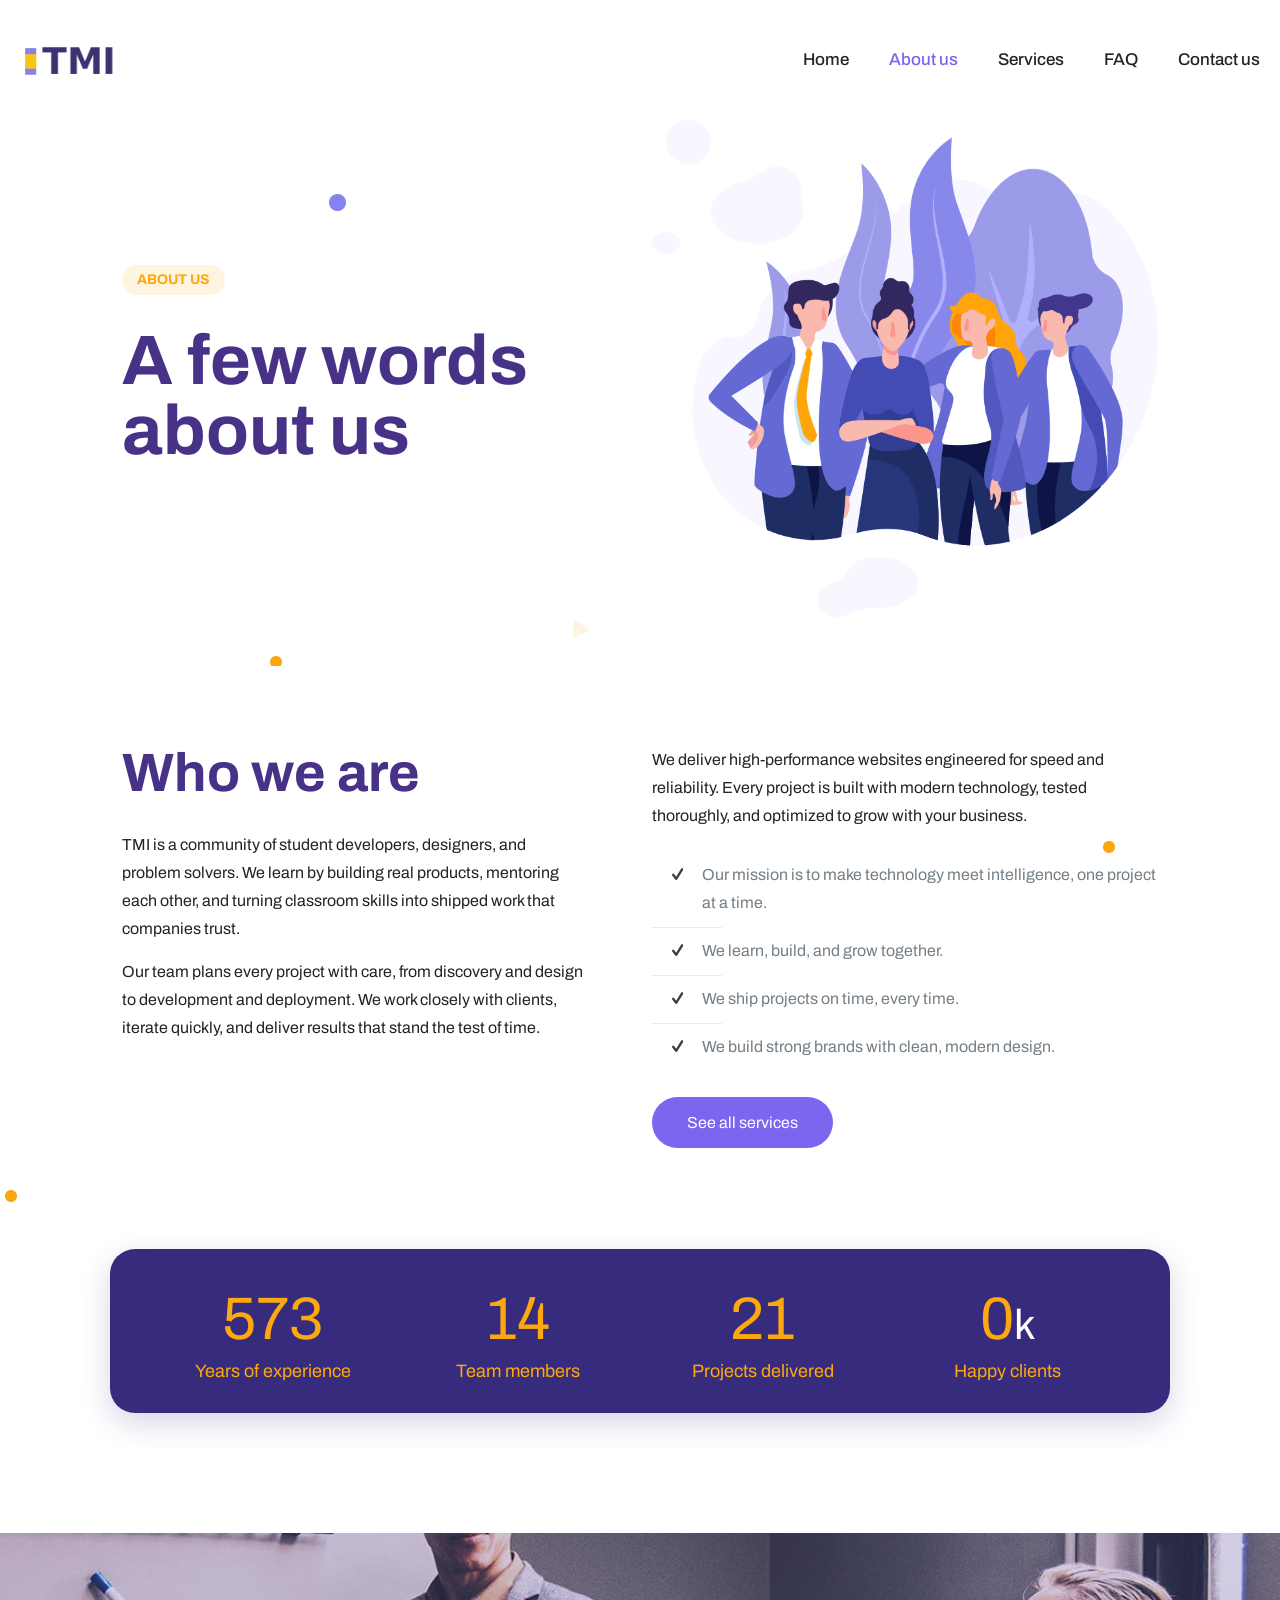
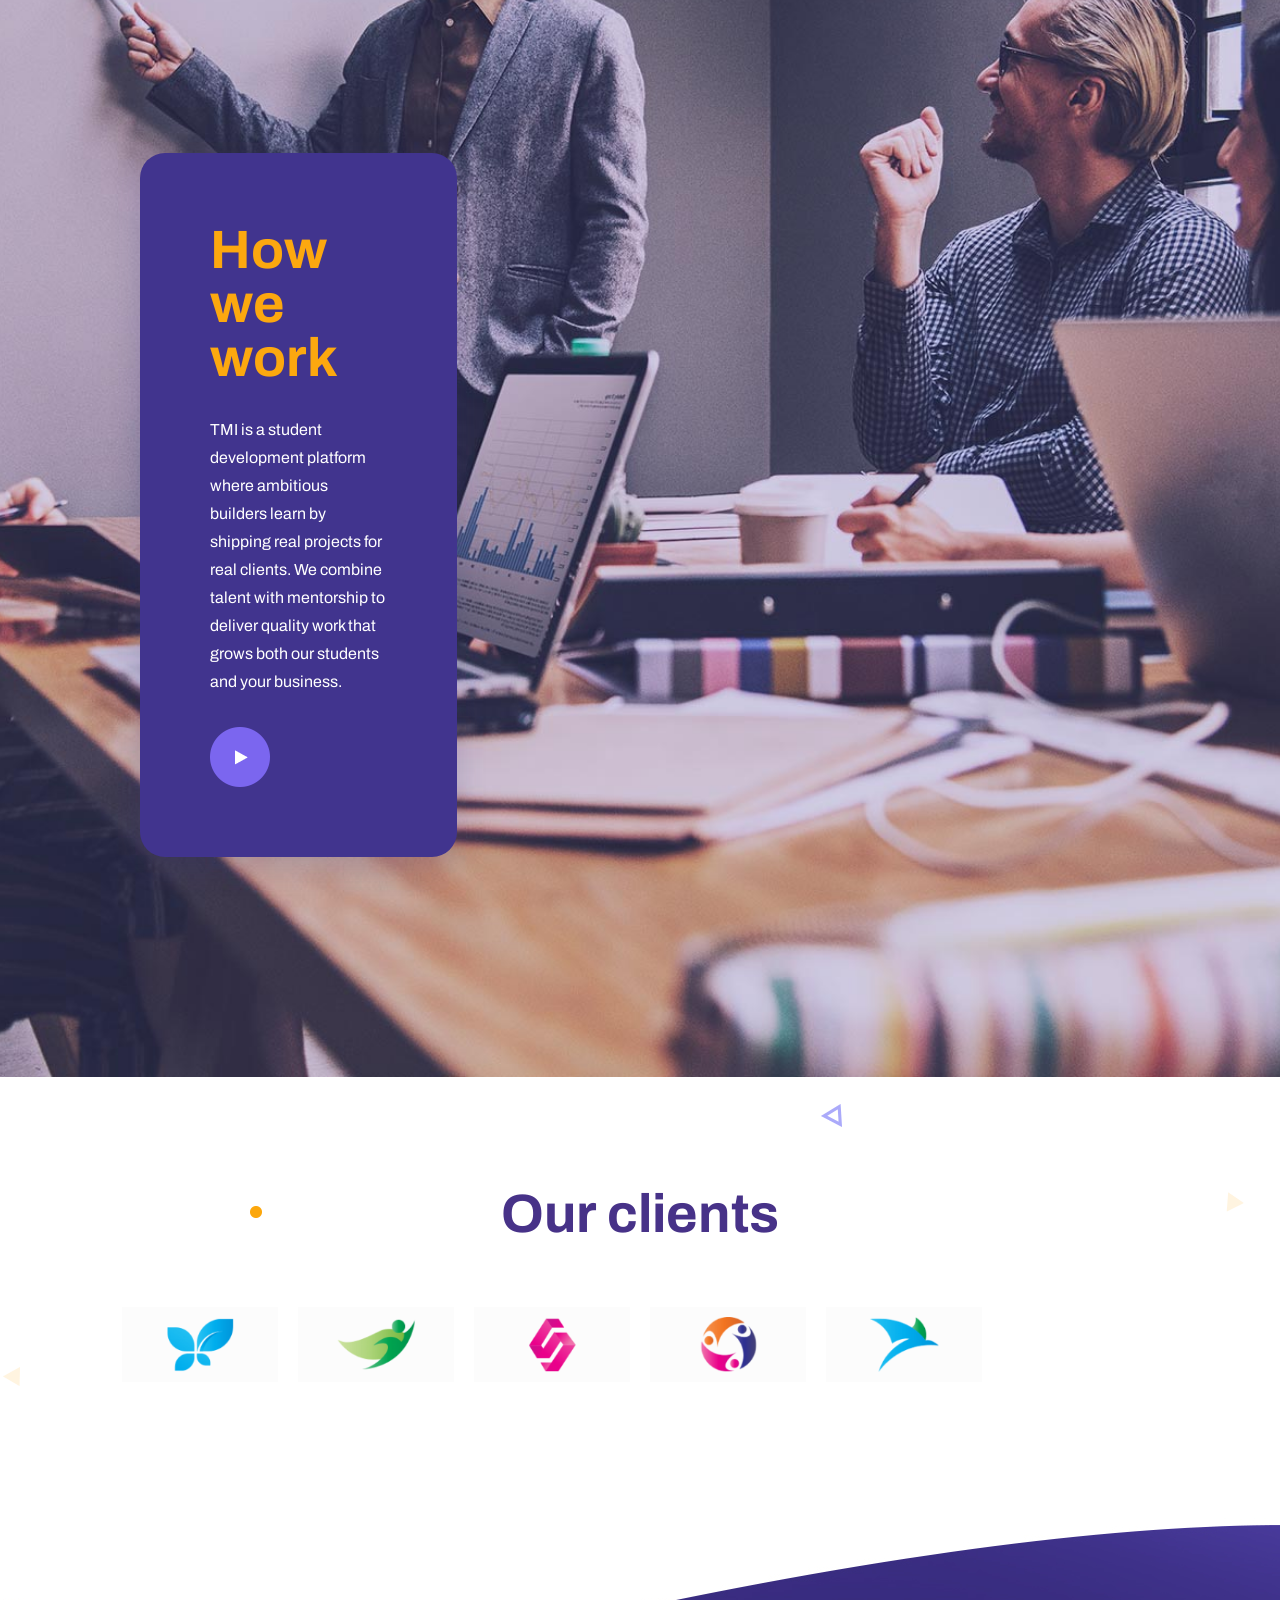
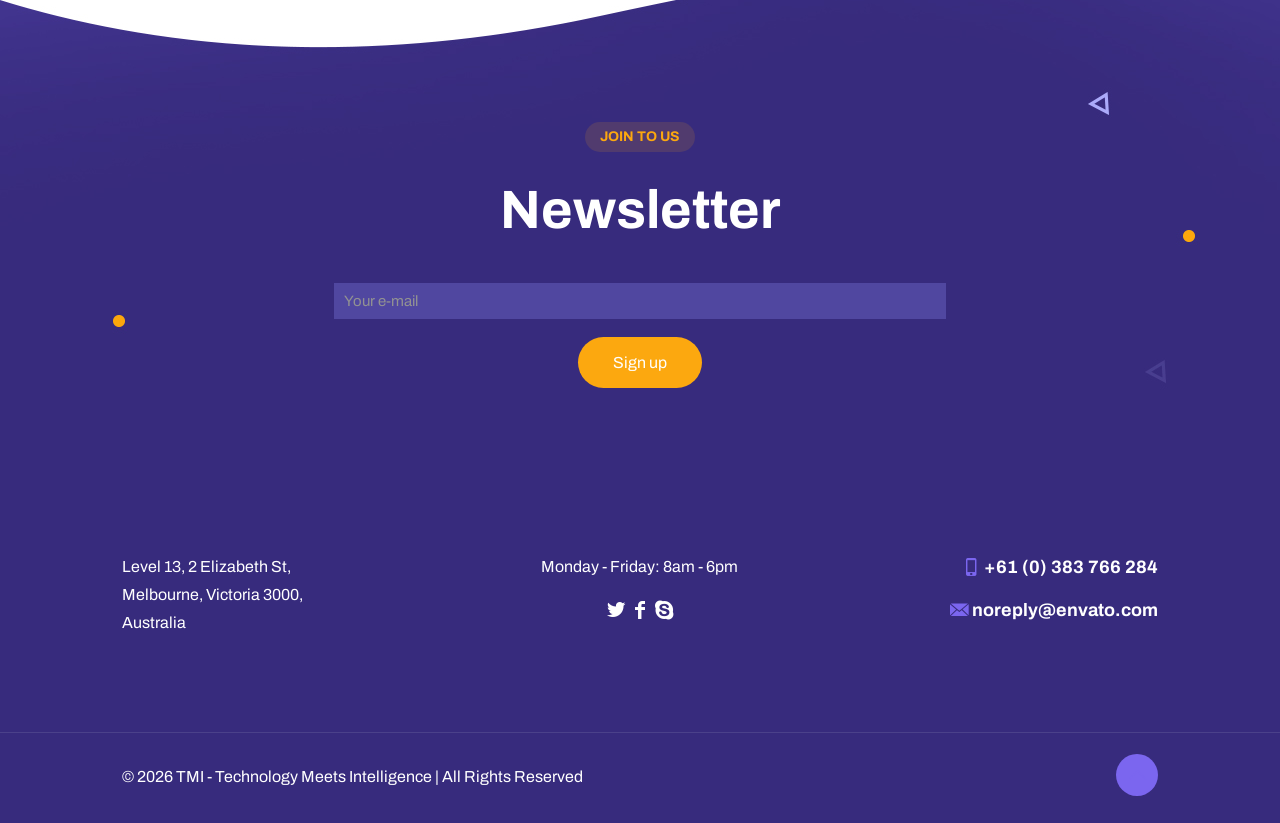
==== commit 9a163a04: "Translate all Latin placeholder text to English" ====
--- a/about-us/index.html
+++ b/about-us/index.html
@@ -206,31 +206,31 @@
 <hr class="no_line" style="margin: 0 auto 15px auto"/>
 
 <h1>A few words about us</h1></div></div></div></div></div><div  class="wrap mcb-wrap mcb-wrap-64589e91c one-second tablet-one-second laptop-one-second mobile-one valign-middle vb-item clearfix" data-desktop-col="one-second" data-laptop-col="laptop-one-second" data-tablet-col="tablet-one-second" data-mobile-col="mobile-one" style="padding:;background-color:"   ><div class="mcb-wrap-inner mcb-wrap-inner-64589e91c mfn-module-wrapper mfn-wrapper-for-wraps"  ><div class="mcb-wrap-background-overlay"></div><div  class="column mcb-column mcb-item-1381720a2 one laptop-one tablet-one mobile-one column_image vb-item" style="" ><div class="mcb-column-inner mfn-module-wrapper mcb-column-inner-1381720a2 mcb-item-image-inner"><div class="image_frame image_item no_link scale-with-grid element_classes no_border mfn-img-box" ><div class="image_wrapper"><img width="780" height="780" src="../wp-content/uploads/2019/08/seo3-about-pic1.png" class="scale-with-grid" alt="" style="" decoding="async" fetchpriority="high" srcset="../wp-content/uploads/2019/08/seo3-about-pic1.png 780w, ../wp-content/uploads/2019/08/seo3-about-pic1-350x350.png 350w, ../wp-content/uploads/2019/08/seo3-about-pic1-500x500.png 500w, ../wp-content/uploads/2019/08/seo3-about-pic1-768x768.png 768w, ../wp-content/uploads/2019/08/seo3-about-pic1-146x146.png 146w, ../wp-content/uploads/2019/08/seo3-about-pic1-50x50.png 50w, ../wp-content/uploads/2019/08/seo3-about-pic1-75x75.png 75w, ../wp-content/uploads/2019/08/seo3-about-pic1-85x85.png 85w, ../wp-content/uploads/2019/08/seo3-about-pic1-80x80.png 80w" sizes="(max-width:767px) 480px, (max-width:780px) 100vw, 780px" /></div></div>
-</div></div></div></div></div></section><section class="section mcb-section mfn-default-section mcb-section-cj2za4c54 bg-cover-ultrawide"   style="padding-top:80px;padding-bottom:120px;background-image:url(../wp-content/uploads/2019/08/seo3-sectionbg1.png);background-repeat:no-repeat;background-position:center;background-attachment:;background-size:" ><div class="mcb-background-overlay"></div><div class="section_wrapper mfn-wrapper-for-wraps mcb-section-inner mcb-section-inner-cj2za4c54"><div  class="wrap mcb-wrap mcb-wrap-j3it3pb94 one tablet-one laptop-one mobile-one valign-top vb-item clearfix" data-desktop-col="one" data-laptop-col="laptop-one" data-tablet-col="tablet-one" data-mobile-col="mobile-one" style="padding:;background-color:"   ><div class="mcb-wrap-inner mcb-wrap-inner-j3it3pb94 mfn-module-wrapper mfn-wrapper-for-wraps"  ><div class="mcb-wrap-background-overlay"></div><div  class="column mcb-column mcb-item-u4wcjveg6 one-second laptop-one-second tablet-one-second mobile-one column_column vb-item" style="" ><div class="mcb-column-inner mfn-module-wrapper mcb-column-inner-u4wcjveg6 mcb-item-column-inner"><div class="column_attr mfn-inline-editor clearfix" style="padding:0 8% 0 0;"><h2>Fusce lobortis porttitor</h2>
-<hr class="no_line" style="margin: 0 auto 15px auto"/>
-
-<p>Vivamus in diam turpis. In condimentum maximus tristique. Maecenas non laoreet odio. Fusce lobortis porttitor purus, vel vestibulum libero pharetra vel. Pellentesque lorem augue, fermentum nec nibh et, fringilla sollicitudin orci.</p>
-<p>Mauris mollis lobortis turpis, eget accumsan ante aliquam quis. Nam ullamcorper rhoncus sem vitae tempus. Curabitur ut tortor a orci fermentum ultricies. Mauris maximus velit commodo, varius ligula vel, consequat est. </p></div></div></div><div  class="column mcb-column mcb-item-ooo13kgad one-second laptop-one-second tablet-one-second mobile-one column_column vb-item" style="" ><div class="mcb-column-inner mfn-module-wrapper mcb-column-inner-ooo13kgad mcb-item-column-inner"><div class="column_attr mfn-inline-editor clearfix" style=""><p>Mauris rhoncus orci in imperdiet placerat. Vestibulum euismod nisl suscipit ligula volutpat, a feugiat urna maximus. Cras massa nibh, tincidunt ut eros a, vulputate consequat odio. </p>
+</div></div></div></div></div></section><section class="section mcb-section mfn-default-section mcb-section-cj2za4c54 bg-cover-ultrawide"   style="padding-top:80px;padding-bottom:120px;background-image:url(../wp-content/uploads/2019/08/seo3-sectionbg1.png);background-repeat:no-repeat;background-position:center;background-attachment:;background-size:" ><div class="mcb-background-overlay"></div><div class="section_wrapper mfn-wrapper-for-wraps mcb-section-inner mcb-section-inner-cj2za4c54"><div  class="wrap mcb-wrap mcb-wrap-j3it3pb94 one tablet-one laptop-one mobile-one valign-top vb-item clearfix" data-desktop-col="one" data-laptop-col="laptop-one" data-tablet-col="tablet-one" data-mobile-col="mobile-one" style="padding:;background-color:"   ><div class="mcb-wrap-inner mcb-wrap-inner-j3it3pb94 mfn-module-wrapper mfn-wrapper-for-wraps"  ><div class="mcb-wrap-background-overlay"></div><div  class="column mcb-column mcb-item-u4wcjveg6 one-second laptop-one-second tablet-one-second mobile-one column_column vb-item" style="" ><div class="mcb-column-inner mfn-module-wrapper mcb-column-inner-u4wcjveg6 mcb-item-column-inner"><div class="column_attr mfn-inline-editor clearfix" style="padding:0 8% 0 0;"><h2>Who we are</h2>
+<hr class="no_line" style="margin: 0 auto 15px auto"/>
+
+<p>TMI is a community of student developers, designers, and problem solvers. We learn by building real products, mentoring each other, and turning classroom skills into shipped work that companies trust.</p>
+<p>Our team plans every project with care, from discovery and design to development and deployment. We work closely with clients, iterate quickly, and deliver results that stand the test of time. </p></div></div></div><div  class="column mcb-column mcb-item-ooo13kgad one-second laptop-one-second tablet-one-second mobile-one column_column vb-item" style="" ><div class="mcb-column-inner mfn-module-wrapper mcb-column-inner-ooo13kgad mcb-item-column-inner"><div class="column_attr mfn-inline-editor clearfix" style=""><p>We deliver high-performance websites engineered for speed and reliability. Every project is built with modern technology, tested thoroughly, and optimized to grow with your business. </p>
 <hr class="no_line" style="margin: 0 auto 15px auto"/>
 
 <ul class="list_check">
-<li>Suspendisse a pellentesque dui, non felis.</li>
-<li>Quisque lorem tortor fringilla sed.</li>
-<li>Quisque cursus et, porttitor risus.</li>
-<li>Nulla ipsum dolor lacus, suscipit adipiscing.</li>
+<li>Our mission is to make technology meet intelligence, one project at a time.</li>
+<li>We learn, build, and grow together.</li>
+<li>We ship projects on time, every time.</li>
+<li>We build strong brands with clean, modern design.</li>
 </ul>
 <hr class="no_line" style="margin: 0 auto 15px auto"/>
 
 <a class="button  button_size_2" href="../services"         title=""><span class="button_label">See all services</span></a>
 </div></div></div><div  class="column mcb-column mcb-item-oqzvon80m one laptop-one tablet-one mobile-one column_divider vb-item" style="" ><div class="mcb-column-inner mfn-module-wrapper mcb-column-inner-oqzvon80m mcb-item-divider-inner"><hr class="no_line" style="margin: 0 auto 60px auto"/>
-</div></div></div></div><div  class="wrap mcb-wrap mcb-wrap-5751a4d04 one tablet-one laptop-one mobile-one seo3-wrap column-margin-20px valign-top vb-item clearfix" data-desktop-col="one" data-laptop-col="laptop-one" data-tablet-col="tablet-one" data-mobile-col="mobile-one" style="padding:40px 40px 0;background-color:#372b7d"   ><div class="mcb-wrap-inner mcb-wrap-inner-5751a4d04 mfn-module-wrapper mfn-wrapper-for-wraps"  ><div class="mcb-wrap-background-overlay"></div><div  class="column mcb-column mcb-item-833a761a8 one-fourth laptop-one-fourth tablet-one-fourth mobile-one column_quick_fact dark vb-item" style="" ><div class="mcb-column-inner mfn-module-wrapper mcb-column-inner-833a761a8 mcb-item-quick_fact-inner"><div class="quick_fact align_ animate-math"><div class="number-wrapper"><span class="number" data-to="850">850</span></div><h3 class="title title_tag ">Fusce interdum</h3><hr class="hr_narrow" /><div class="desc"></div></div>
-</div></div><div  class="column mcb-column mcb-item-108e30e1f one-fourth laptop-one-fourth tablet-one-fourth mobile-one column_quick_fact dark vb-item" style="" ><div class="mcb-column-inner mfn-module-wrapper mcb-column-inner-108e30e1f mcb-item-quick_fact-inner"><div class="quick_fact align_ animate-math"><div class="number-wrapper"><span class="number" data-to="20">20</span></div><h3 class="title title_tag ">Sed auctor</h3><hr class="hr_narrow" /><div class="desc"></div></div>
-</div></div><div  class="column mcb-column mcb-item-5b362abb9 one-fourth laptop-one-fourth tablet-one-fourth mobile-one column_quick_fact dark vb-item" style="" ><div class="mcb-column-inner mfn-module-wrapper mcb-column-inner-5b362abb9 mcb-item-quick_fact-inner"><div class="quick_fact align_ animate-math"><div class="number-wrapper"><span class="number" data-to="29">29</span></div><h3 class="title title_tag ">Aliquam erat</h3><hr class="hr_narrow" /><div class="desc"></div></div>
-</div></div><div  class="column mcb-column mcb-item-b46580449 one-fourth laptop-one-fourth tablet-one-fourth mobile-one column_quick_fact dark vb-item" style="" ><div class="mcb-column-inner mfn-module-wrapper mcb-column-inner-b46580449 mcb-item-quick_fact-inner"><div class="quick_fact align_ animate-math"><div class="number-wrapper"><span class="number" data-to="1">1</span><span class="label postfix">k</span></div><h3 class="title title_tag ">Maecenas non</h3><hr class="hr_narrow" /><div class="desc"></div></div>
+</div></div></div></div><div  class="wrap mcb-wrap mcb-wrap-5751a4d04 one tablet-one laptop-one mobile-one seo3-wrap column-margin-20px valign-top vb-item clearfix" data-desktop-col="one" data-laptop-col="laptop-one" data-tablet-col="tablet-one" data-mobile-col="mobile-one" style="padding:40px 40px 0;background-color:#372b7d"   ><div class="mcb-wrap-inner mcb-wrap-inner-5751a4d04 mfn-module-wrapper mfn-wrapper-for-wraps"  ><div class="mcb-wrap-background-overlay"></div><div  class="column mcb-column mcb-item-833a761a8 one-fourth laptop-one-fourth tablet-one-fourth mobile-one column_quick_fact dark vb-item" style="" ><div class="mcb-column-inner mfn-module-wrapper mcb-column-inner-833a761a8 mcb-item-quick_fact-inner"><div class="quick_fact align_ animate-math"><div class="number-wrapper"><span class="number" data-to="850">850</span></div><h3 class="title title_tag ">Years of experience</h3><hr class="hr_narrow" /><div class="desc"></div></div>
+</div></div><div  class="column mcb-column mcb-item-108e30e1f one-fourth laptop-one-fourth tablet-one-fourth mobile-one column_quick_fact dark vb-item" style="" ><div class="mcb-column-inner mfn-module-wrapper mcb-column-inner-108e30e1f mcb-item-quick_fact-inner"><div class="quick_fact align_ animate-math"><div class="number-wrapper"><span class="number" data-to="20">20</span></div><h3 class="title title_tag ">Team members</h3><hr class="hr_narrow" /><div class="desc"></div></div>
+</div></div><div  class="column mcb-column mcb-item-5b362abb9 one-fourth laptop-one-fourth tablet-one-fourth mobile-one column_quick_fact dark vb-item" style="" ><div class="mcb-column-inner mfn-module-wrapper mcb-column-inner-5b362abb9 mcb-item-quick_fact-inner"><div class="quick_fact align_ animate-math"><div class="number-wrapper"><span class="number" data-to="29">29</span></div><h3 class="title title_tag ">Projects delivered</h3><hr class="hr_narrow" /><div class="desc"></div></div>
+</div></div><div  class="column mcb-column mcb-item-b46580449 one-fourth laptop-one-fourth tablet-one-fourth mobile-one column_quick_fact dark vb-item" style="" ><div class="mcb-column-inner mfn-module-wrapper mcb-column-inner-b46580449 mcb-item-quick_fact-inner"><div class="quick_fact align_ animate-math"><div class="number-wrapper"><span class="number" data-to="1">1</span><span class="label postfix">k</span></div><h3 class="title title_tag ">Happy clients</h3><hr class="hr_narrow" /><div class="desc"></div></div>
 </div></div></div></div></div></section><section class="section mcb-section mfn-default-section mcb-section-h8jcdmewj  full-width full-width-deprecated bg-cover"   style="padding-top:220px;padding-bottom:180px;background-image:url(../wp-content/uploads/2019/08/seo3-sectionbg7.jpg);background-repeat:no-repeat;background-position:center;background-attachment:;background-size:" ><div class="mcb-background-overlay"></div><div class="section_wrapper mfn-wrapper-for-wraps mcb-section-inner mcb-section-inner-h8jcdmewj"><div  class="wrap mcb-wrap mcb-wrap-fa5xwrykg one tablet-one laptop-one mobile-one valign-top vb-item clearfix" data-desktop-col="one" data-laptop-col="laptop-one" data-tablet-col="tablet-one" data-mobile-col="mobile-one" style="padding:0 10%;background-color:"   ><div class="mcb-wrap-inner mcb-wrap-inner-fa5xwrykg mfn-module-wrapper mfn-wrapper-for-wraps"  ><div class="mcb-wrap-background-overlay"></div><div  class="column mcb-column mcb-item-z7l5k9pib one-third laptop-one-third tablet-one-third mobile-one column_column vb-item" style="" ><div class="mcb-column-inner mfn-module-wrapper mcb-column-inner-z7l5k9pib mcb-item-column-inner"><div class="column_attr mfn-inline-editor clearfix" style="background-color:#41348e;padding:70px;box-shadow: 0px 10px 30px rgba(55,43,125,.2); border-radius: 25px; "><h2 class="themecolor">How we work</h2>
 <hr class="no_line" style="margin: 0 auto 15px auto"/>
 
-<p style="color: #fff;">Lorem ipsum dolor sit amet, consectetur adipiscing elit. Nulla mauris dolor, gravida a varius blandit, auctor eget purus.</p>
+<p style="color: #fff;">TMI is a student development platform where ambitious builders learn by shipping real projects for real clients. We combine talent with mentorship to deliver quality work that grows both our students and your business.</p>
 <hr class="no_line" style="margin: 0 auto 15px auto"/>
 
 <div class="image_frame image_item scale-with-grid element_classes no_border hover-disable mfn-img-box"  role="link" aria-label="Image with links" tabindex="0"><div class="image_wrapper"><a href="https://www.youtube.com/watch?v=z0jjTU-H43M" rel="prettyphoto"   class=""  tabindex="-1" title=""><div class="mask"></div><img width="60" height="60" src="../wp-content/uploads/2019/08/seo3-about-icon1.png" class="scale-with-grid" alt="" style="" decoding="async" srcset="../wp-content/uploads/2019/08/seo3-about-icon1.png 60w, ../wp-content/uploads/2019/08/seo3-about-icon1-50x50.png 50w" sizes="(max-width:767px) 60px, 60px" /></a><div class="image_links"><a href="https://www.youtube.com/watch?v=z0jjTU-H43M" class="zoom" rel="prettyphoto" tabindex="-1" aria-label="zoom image" title=""><svg viewBox="0 0 26 26"><defs><style>.path{fill:none;stroke:#333;stroke-miterlimit:10;stroke-width:1.5px;}</style></defs><circle cx="11.35" cy="11.35" r="6" class="path"/><line x1="15.59" y1="15.59" x2="20.65" y2="20.65" class="path"/></svg></a></div></div></div>
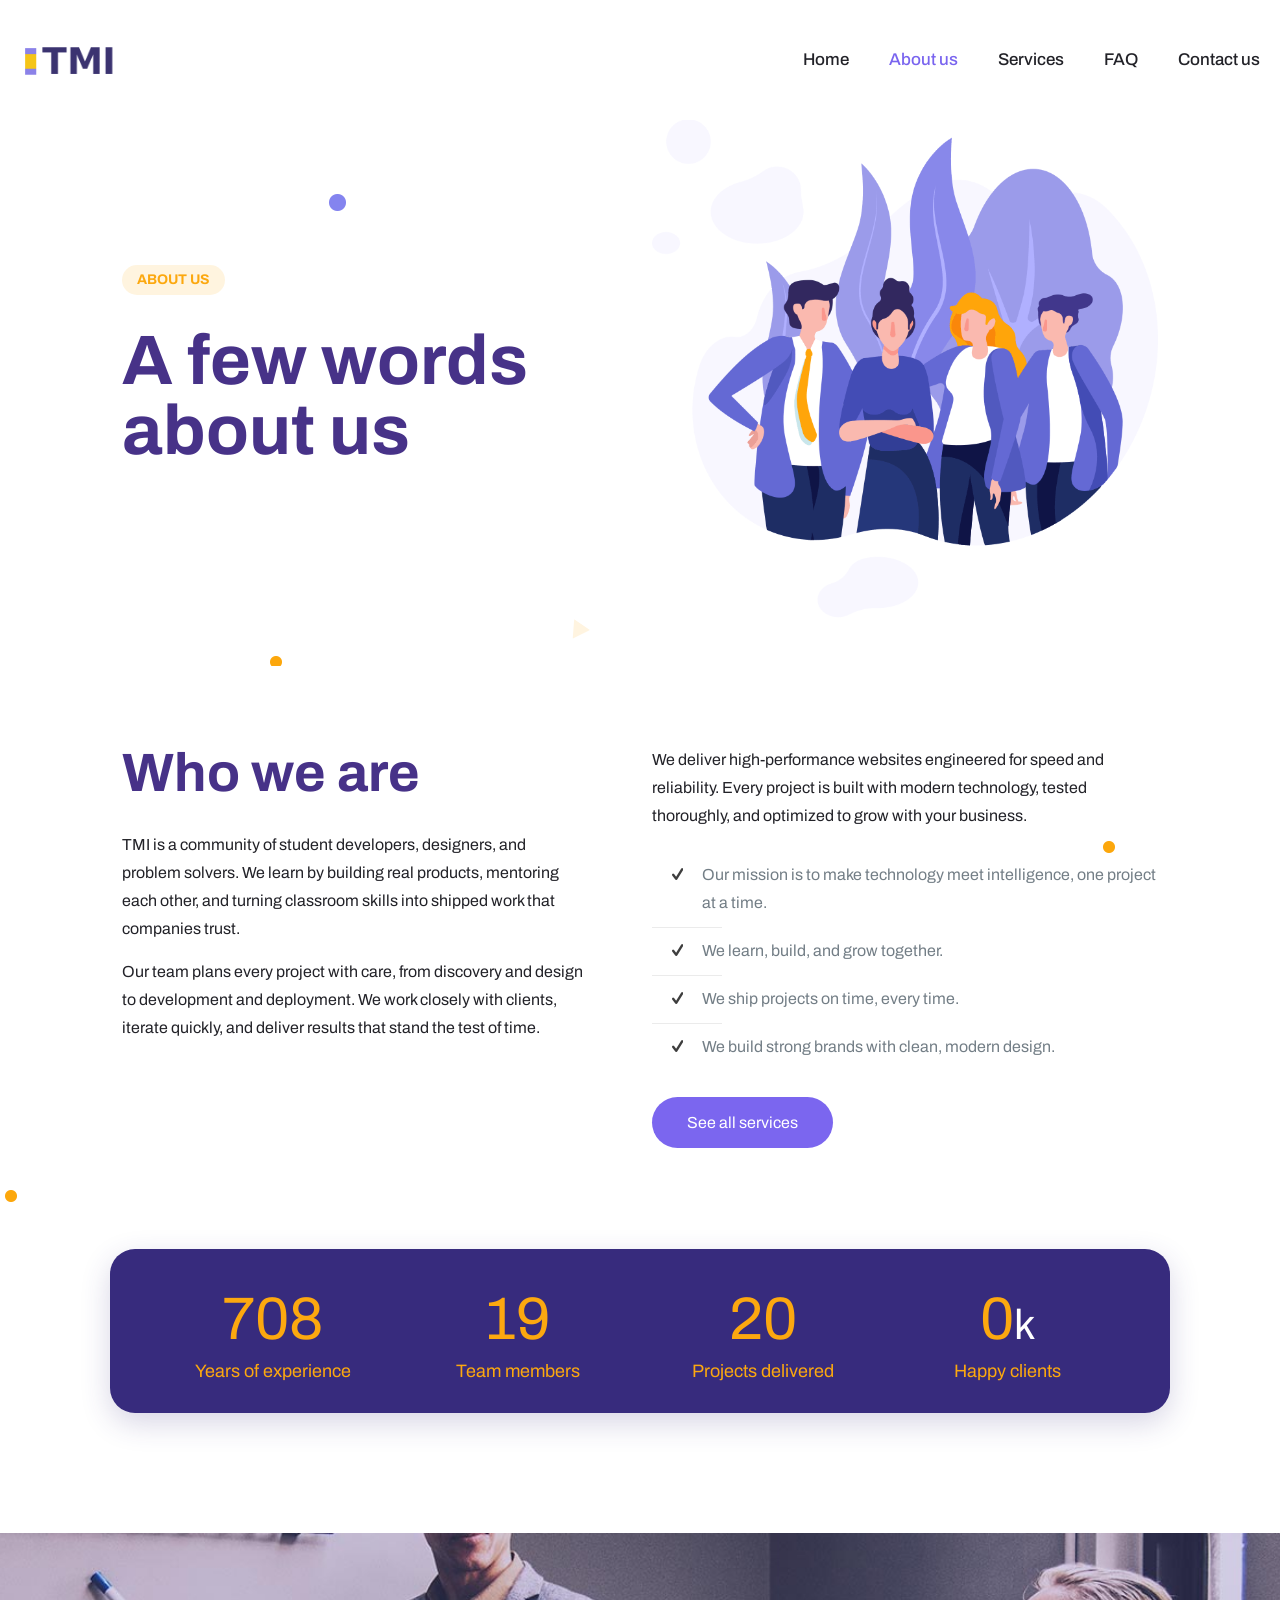
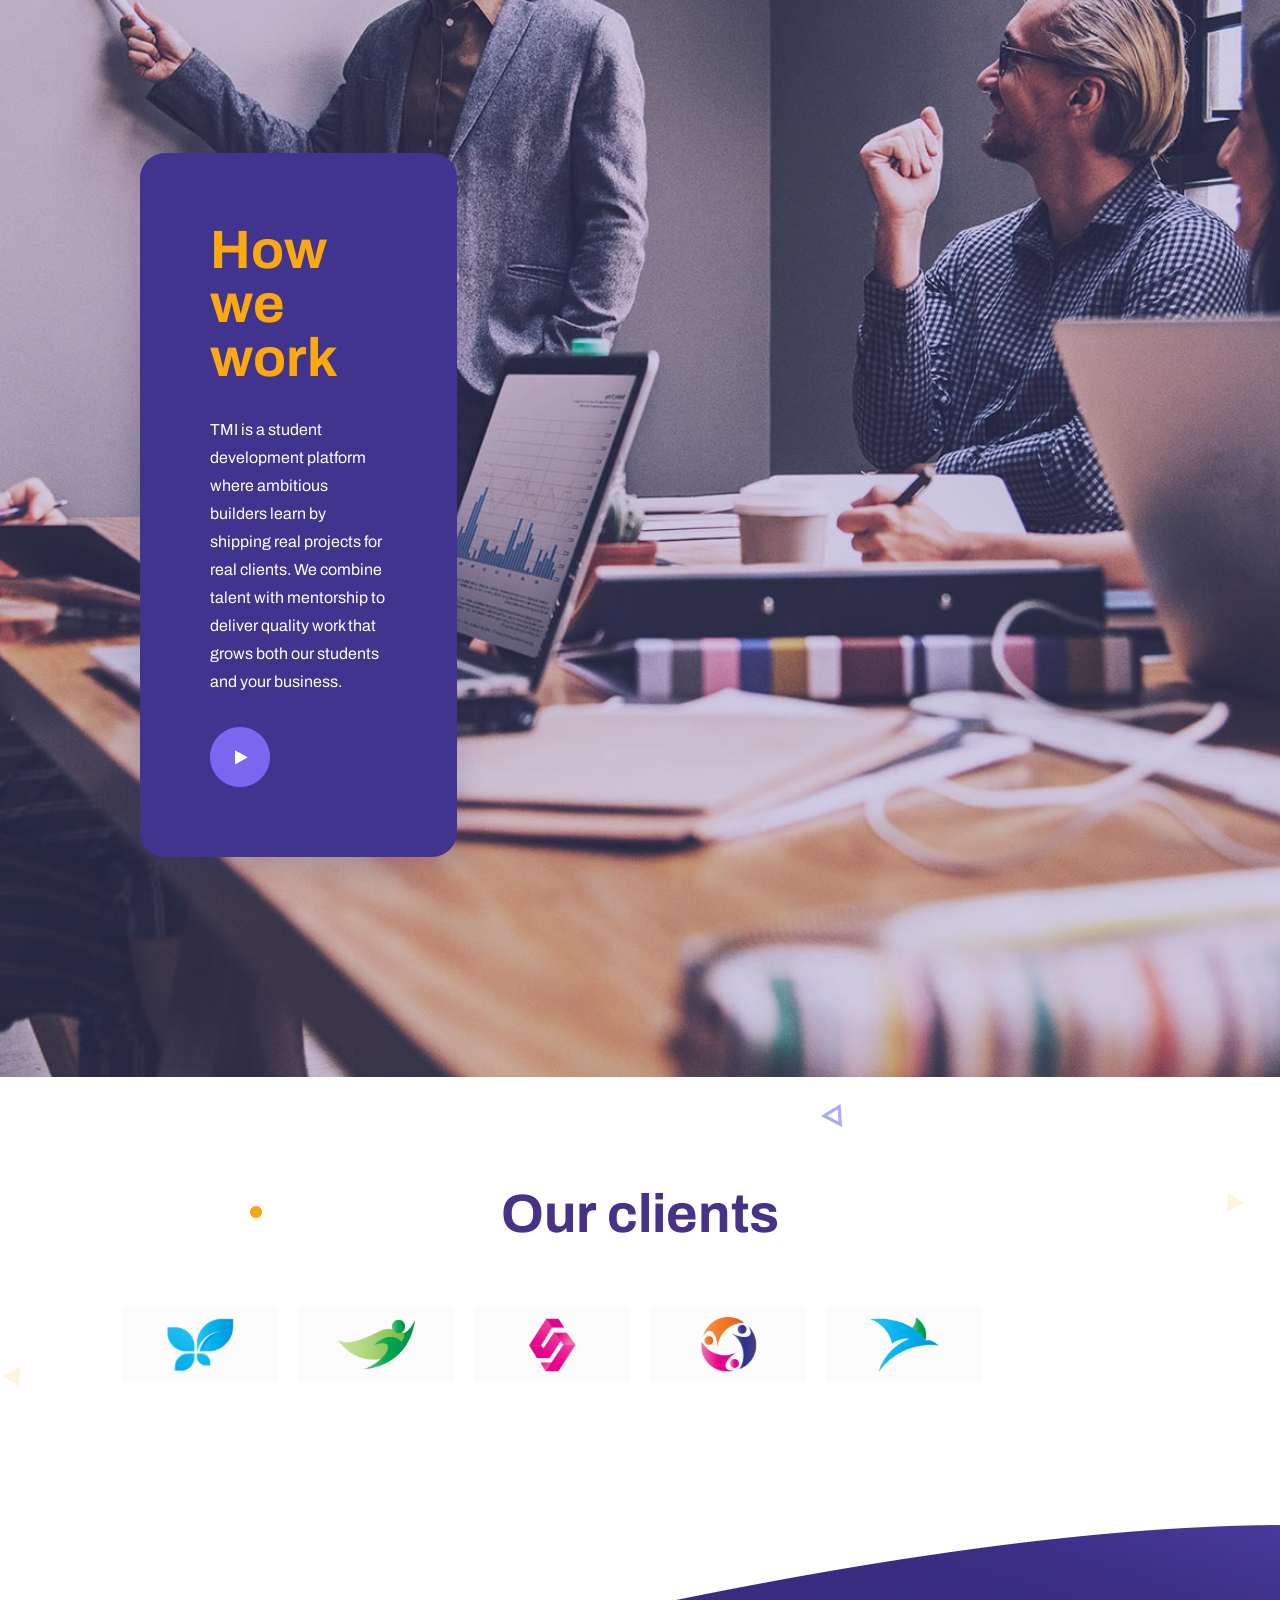
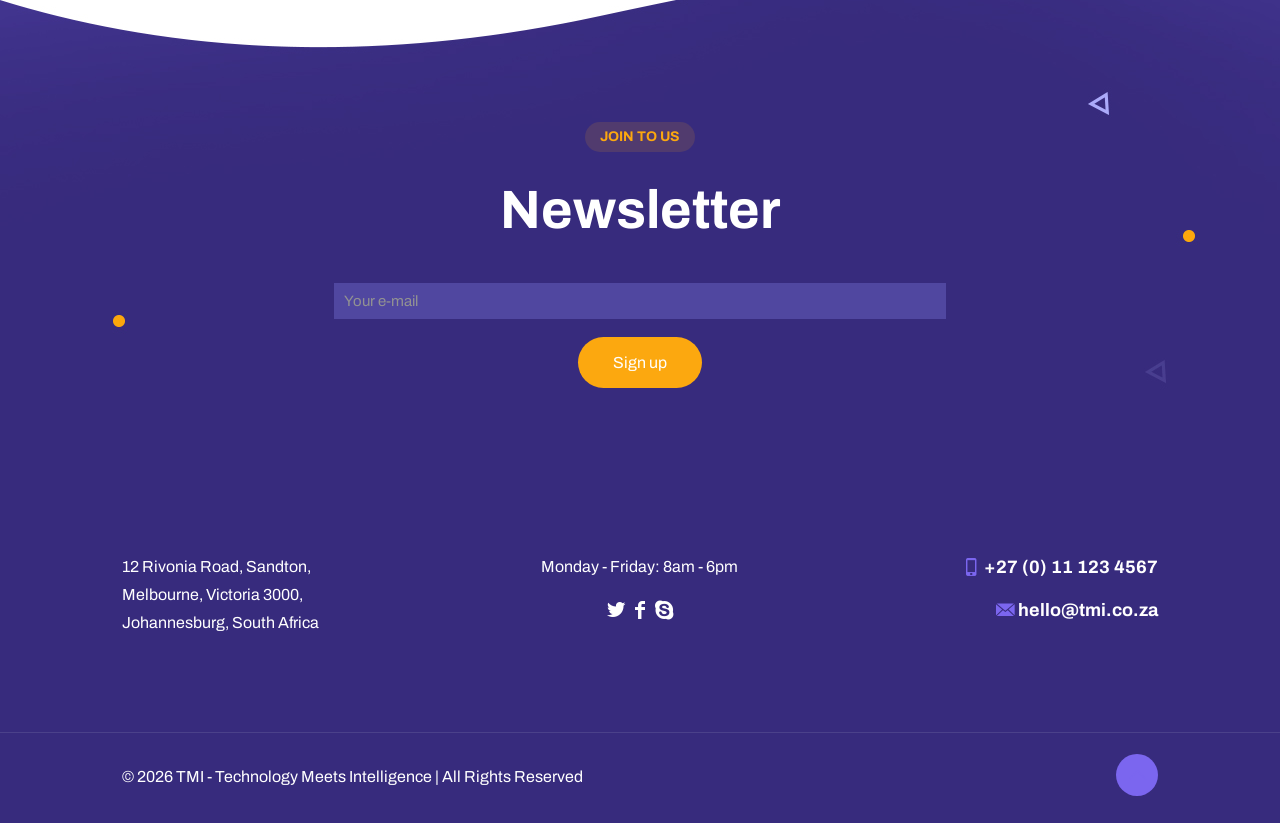
==== commit daea808f: "Localize content to South Africa (Johannesburg address, SA phone, co.za email)" ====
--- a/about-us/index.html
+++ b/about-us/index.html
@@ -287,9 +287,9 @@
 
 		
 		<div class="widgets_wrapper "><div class="container"><div class="column mobile-one tablet-one-third one-third"><div class="mcb-column-inner"><aside id="custom_html-2" class="widget_text widget widget_custom_html"><div class="textwidget custom-html-widget"><p>
-	Level 13, 2 Elizabeth St,<br />
+	12 Rivonia Road, Sandton,<br />
 Melbourne, Victoria 3000,<br />
-Australia 
+Johannesburg, South Africa
 </p></div></aside></div></div><div class="column mobile-one tablet-one-third one-third"><div class="mcb-column-inner"><aside id="custom_html-3" class="widget_text widget widget_custom_html"><div class="textwidget custom-html-widget"><p style="text-align: center;">
 	Monday - Friday: 8am - 6pm<br />
 </p>
@@ -297,8 +297,8 @@
 	<a href="#"><i class="icon-twitter"></i></a>
 	<a href="#"><i class="icon-facebook"></i></a>
 	<a href="#"><i class="icon-skype"></i></a>
-</p></div></aside></div></div><div class="column mobile-one tablet-one-third one-third"><div class="mcb-column-inner"><aside id="custom_html-4" class="widget_text widget widget_custom_html"><div class="textwidget custom-html-widget"><h5 style="text-align: right;"><i class="icon-mobile" style="color:#7b66ef"></i> +61 (0) 383 766 284 </h5>
-<h5 style="text-align: right;"><i class="icon-email" style="color:#7b66ef"></i> <a href="mailto:noreply@envato.com">noreply@envato.com</a></h5></div></aside></div></div></div></div>
+</p></div></aside></div></div><div class="column mobile-one tablet-one-third one-third"><div class="mcb-column-inner"><aside id="custom_html-4" class="widget_text widget widget_custom_html"><div class="textwidget custom-html-widget"><h5 style="text-align: right;"><i class="icon-mobile" style="color:#7b66ef"></i> +27 (0) 11 123 4567 </h5>
+<h5 style="text-align: right;"><i class="icon-email" style="color:#7b66ef"></i> <a href="mailto:hello@tmi.co.za">hello@tmi.co.za</a></h5></div></aside></div></div></div></div>
 		
 			<div class="footer_copy">
 				<div class="container">
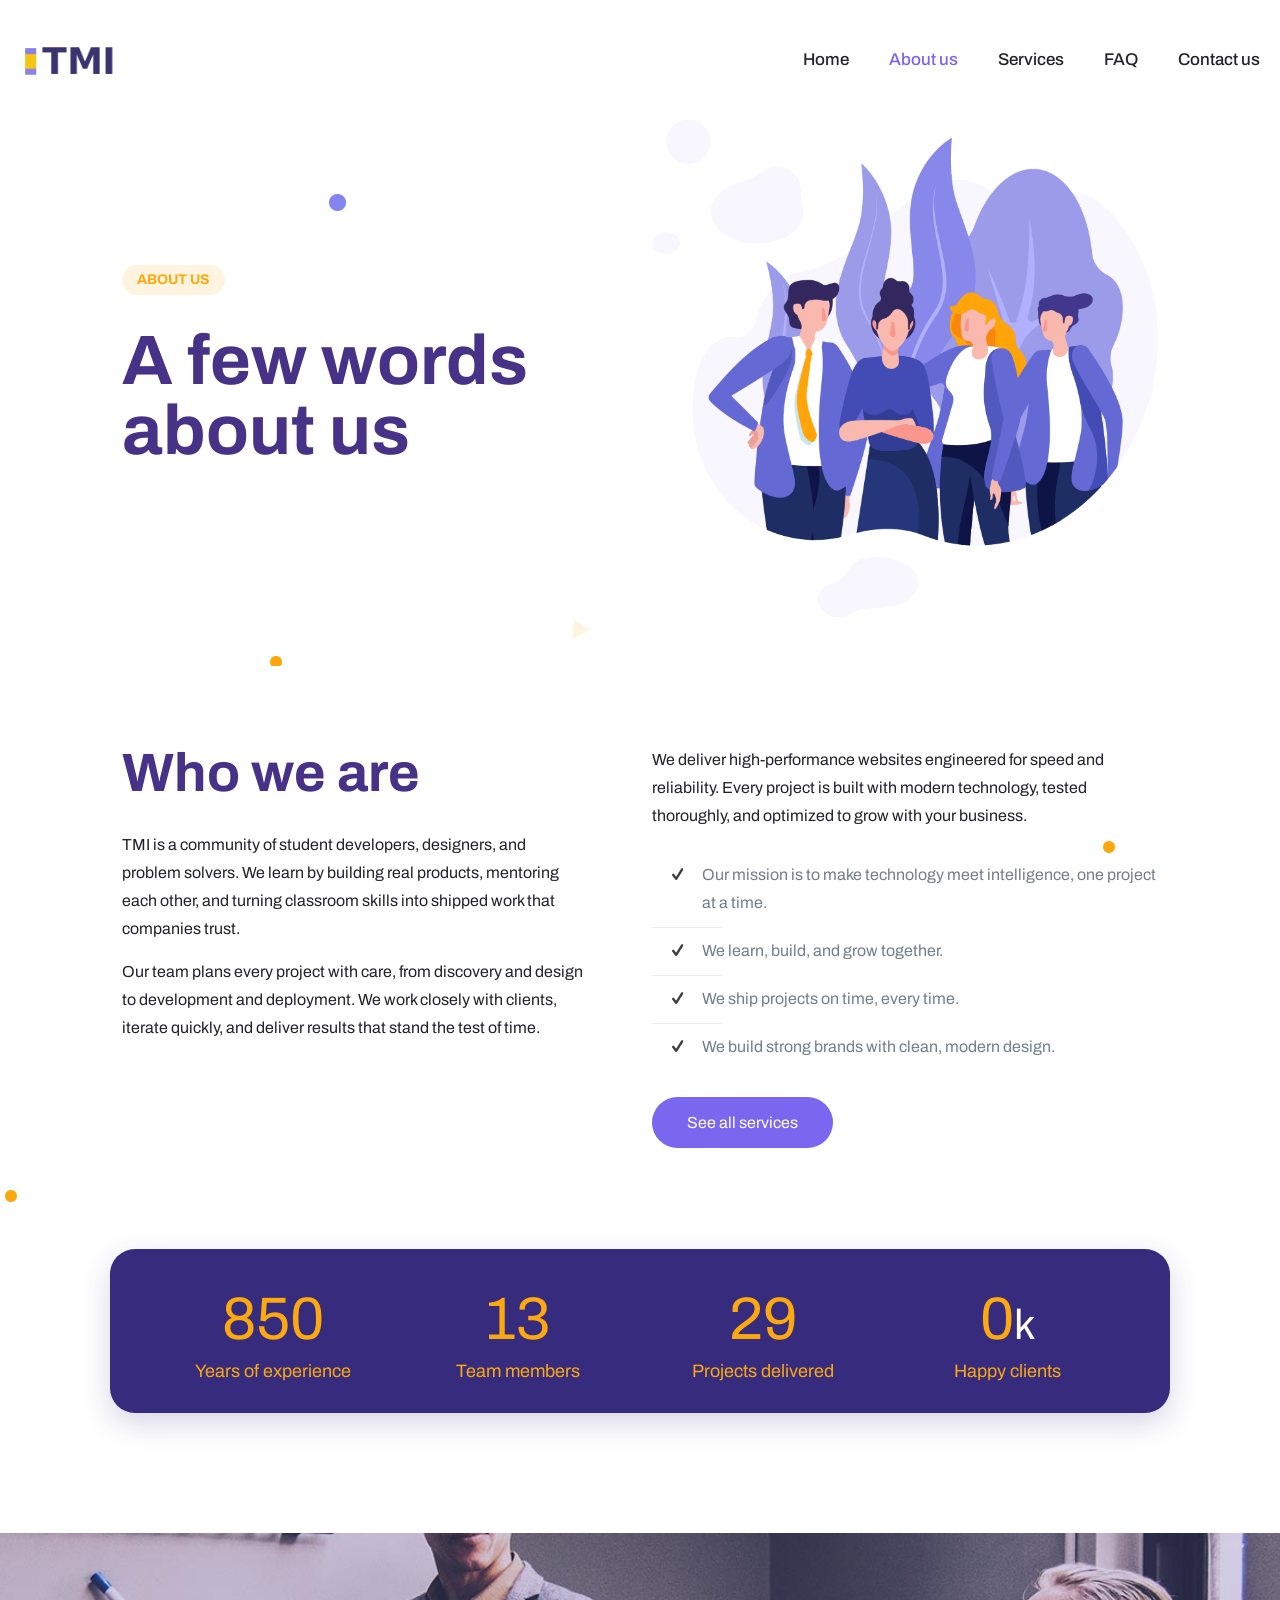
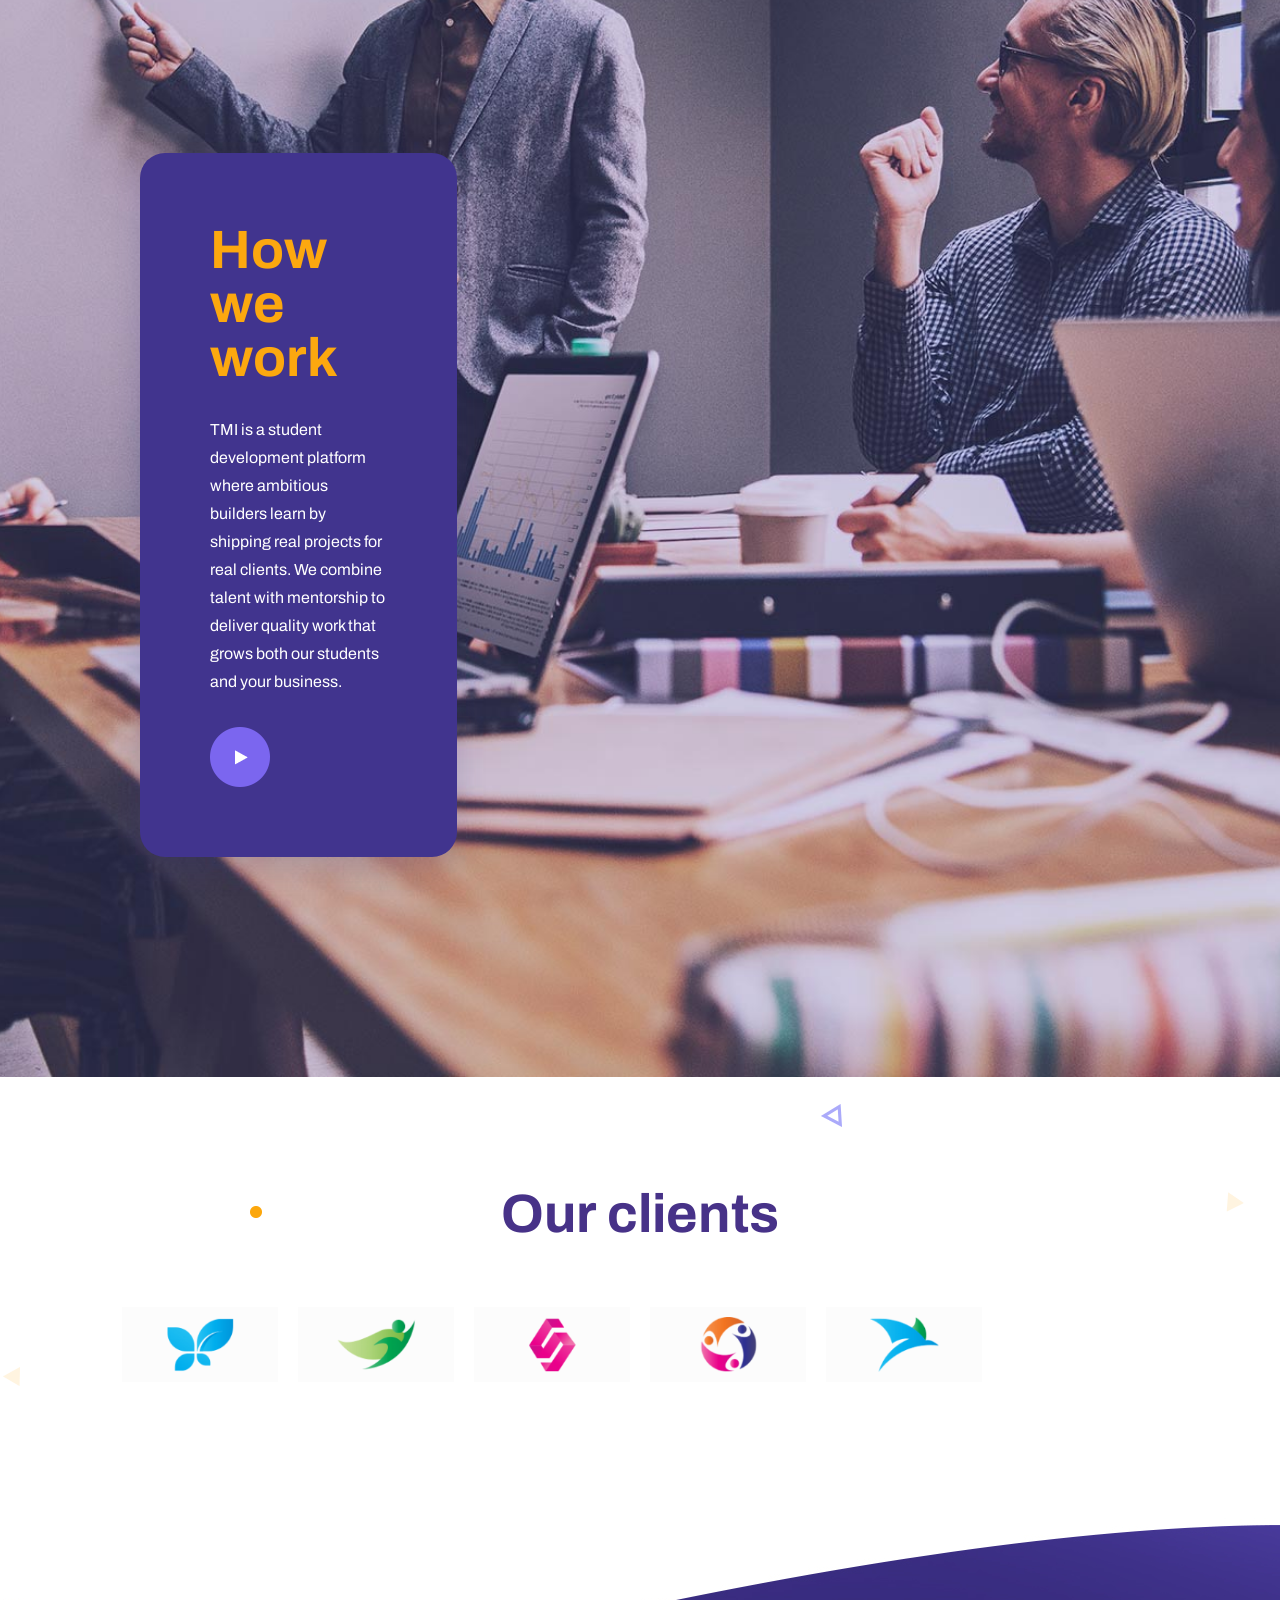
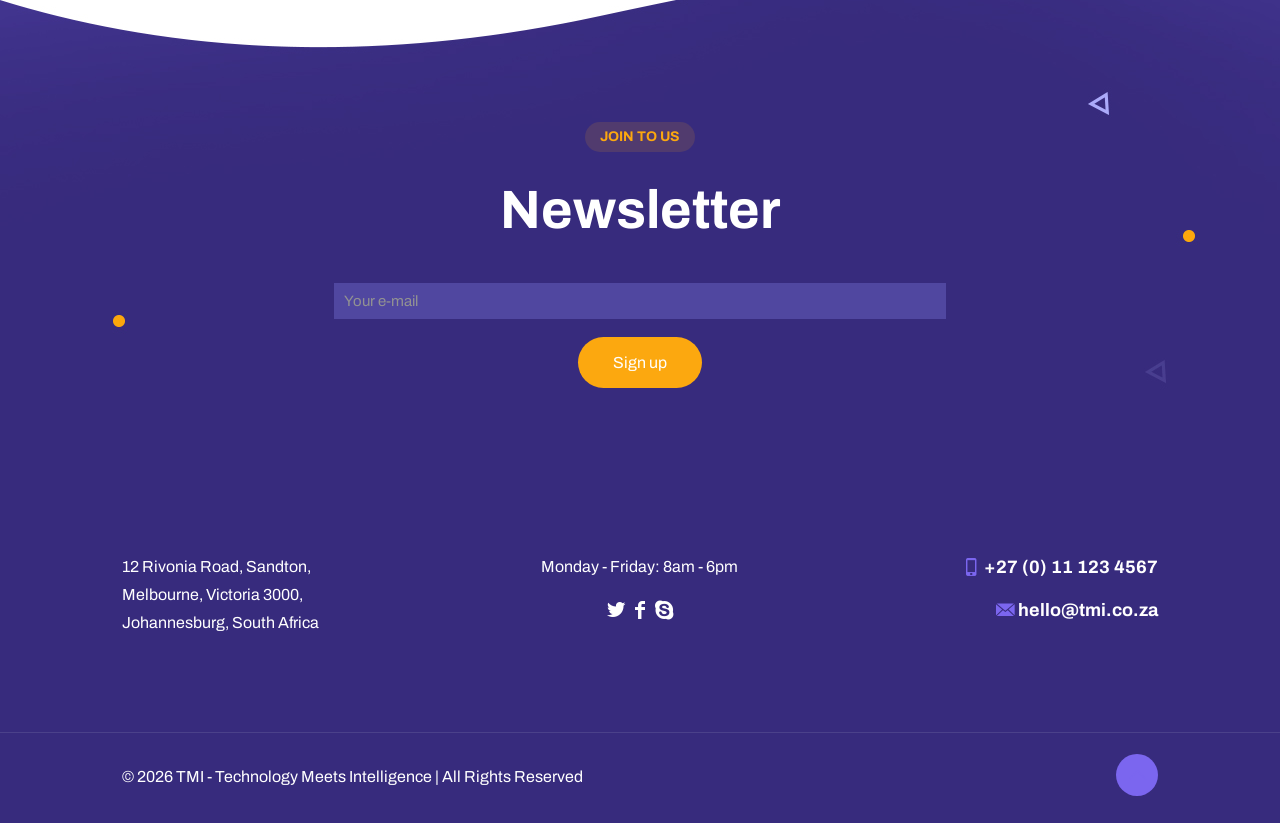
==== commit e24e9988: "Restructure assets into clean folders and rebrand titles to TMI" ====
--- a/about-us/index.html
+++ b/about-us/index.html
@@ -4,12 +4,12 @@
 <head>
 
 <meta charset="UTF-8" />
-<title>About us - TMI</title>
+<title>TMI - About us</title>
 <meta name='robots' content='max-image-preview:large' />
 <link rel="alternate" hreflang="en-US" href="."/>
 <meta name="format-detection" content="telephone=no">
 <meta name="viewport" content="width=device-width, initial-scale=1, maximum-scale=1" />
-<link rel="shortcut icon" href="../wp-content/themes/download-ze74uo.xcf/images/favicon.ico" type="image/x-icon" />
+<link rel="shortcut icon" href="../assets/images/favicon.ico" type="image/x-icon" />
 <meta name="theme-color" content="#ffffff" media="(prefers-color-scheme: light)">
 <meta name="theme-color" content="#ffffff" media="(prefers-color-scheme: dark)">
 
@@ -49,12 +49,12 @@
 /*# sourceURL=global-styles-inline-css */
 </style>
 
-<link rel='stylesheet' id='contact-form-7-css' href='../wp-content/plugins/contact-form-7/includes/css/styles.css?ver=6.1.6' type='text/css' media='all' />
-<link rel='stylesheet' id='mfn-be-css' href='../wp-content/themes/download-ze74uo.xcf/css/be.css?ver=28.3.1' type='text/css' media='all' />
-<link rel='stylesheet' id='mfn-animations-css' href='../wp-content/themes/download-ze74uo.xcf/assets/animations/animations.min.css?ver=28.3.1' type='text/css' media='all' />
-<link rel='stylesheet' id='mfn-font-awesome-css' href='../wp-content/themes/download-ze74uo.xcf/fonts/fontawesome/fontawesome.css?ver=28.3.1' type='text/css' media='all' />
-<link rel='stylesheet' id='mfn-responsive-css' href='../wp-content/themes/download-ze74uo.xcf/css/responsive.css?ver=28.3.1' type='text/css' media='all' />
-<style type="text/css" id="mfn-fonts-css" media="all">@font-face {font-family:'Archivo';font-style:normal;font-weight:400;src:url(/cf-fonts/s/archivo/5.2.8/vietnamese/400/normal.woff2);unicode-range:U+0102-0103,U+0110-0111,U+0128-0129,U+0168-0169,U+01A0-01A1,U+01AF-01B0,U+0300-0301,U+0303-0304,U+0308-0309,U+0323,U+0329,U+1EA0-1EF9,U+20AB;font-display:swap;}@font-face {font-family:'Archivo';font-style:normal;font-weight:400;src:url(/cf-fonts/s/archivo/5.2.8/latin-ext/400/normal.woff2);unicode-range:U+0100-02BA,U+02BD-02C5,U+02C7-02CC,U+02CE-02D7,U+02DD-02FF,U+0304,U+0308,U+0329,U+1D00-1DBF,U+1E00-1E9F,U+1EF2-1EFF,U+2020,U+20A0-20AB,U+20AD-20C0,U+2113,U+2C60-2C7F,U+A720-A7FF;font-display:swap;}@font-face {font-family:'Archivo';font-style:normal;font-weight:400;src:url(/cf-fonts/s/archivo/5.2.8/latin/400/normal.woff2);unicode-range:U+0000-00FF,U+0131,U+0152-0153,U+02BB-02BC,U+02C6,U+02DA,U+02DC,U+0304,U+0308,U+0329,U+2000-206F,U+20AC,U+2122,U+2191,U+2193,U+2212,U+2215,U+FEFF,U+FFFD;font-display:swap;}@font-face {font-family:'Archivo';font-style:normal;font-weight:300;src:url(/cf-fonts/s/archivo/5.2.8/vietnamese/300/normal.woff2);unicode-range:U+0102-0103,U+0110-0111,U+0128-0129,U+0168-0169,U+01A0-01A1,U+01AF-01B0,U+0300-0301,U+0303-0304,U+0308-0309,U+0323,U+0329,U+1EA0-1EF9,U+20AB;font-display:swap;}@font-face {font-family:'Archivo';font-style:normal;font-weight:300;src:url(/cf-fonts/s/archivo/5.2.8/latin/300/normal.woff2);unicode-range:U+0000-00FF,U+0131,U+0152-0153,U+02BB-02BC,U+02C6,U+02DA,U+02DC,U+0304,U+0308,U+0329,U+2000-206F,U+20AC,U+2122,U+2191,U+2193,U+2212,U+2215,U+FEFF,U+FFFD;font-display:swap;}@font-face {font-family:'Archivo';font-style:normal;font-weight:300;src:url(/cf-fonts/s/archivo/5.2.8/latin-ext/300/normal.woff2);unicode-range:U+0100-02BA,U+02BD-02C5,U+02C7-02CC,U+02CE-02D7,U+02DD-02FF,U+0304,U+0308,U+0329,U+1D00-1DBF,U+1E00-1E9F,U+1EF2-1EFF,U+2020,U+20A0-20AB,U+20AD-20C0,U+2113,U+2C60-2C7F,U+A720-A7FF;font-display:swap;}@font-face {font-family:'Archivo';font-style:italic;font-weight:400;src:url(/cf-fonts/s/archivo/5.2.8/latin/400/italic.woff2);unicode-range:U+0000-00FF,U+0131,U+0152-0153,U+02BB-02BC,U+02C6,U+02DA,U+02DC,U+0304,U+0308,U+0329,U+2000-206F,U+20AC,U+2122,U+2191,U+2193,U+2212,U+2215,U+FEFF,U+FFFD;font-display:swap;}@font-face {font-family:'Archivo';font-style:italic;font-weight:400;src:url(/cf-fonts/s/archivo/5.2.8/latin-ext/400/italic.woff2);unicode-range:U+0100-02BA,U+02BD-02C5,U+02C7-02CC,U+02CE-02D7,U+02DD-02FF,U+0304,U+0308,U+0329,U+1D00-1DBF,U+1E00-1E9F,U+1EF2-1EFF,U+2020,U+20A0-20AB,U+20AD-20C0,U+2113,U+2C60-2C7F,U+A720-A7FF;font-display:swap;}@font-face {font-family:'Archivo';font-style:italic;font-weight:400;src:url(/cf-fonts/s/archivo/5.2.8/vietnamese/400/italic.woff2);unicode-range:U+0102-0103,U+0110-0111,U+0128-0129,U+0168-0169,U+01A0-01A1,U+01AF-01B0,U+0300-0301,U+0303-0304,U+0308-0309,U+0323,U+0329,U+1EA0-1EF9,U+20AB;font-display:swap;}@font-face {font-family:'Archivo';font-style:normal;font-weight:500;src:url(/cf-fonts/s/archivo/5.2.8/latin/500/normal.woff2);unicode-range:U+0000-00FF,U+0131,U+0152-0153,U+02BB-02BC,U+02C6,U+02DA,U+02DC,U+0304,U+0308,U+0329,U+2000-206F,U+20AC,U+2122,U+2191,U+2193,U+2212,U+2215,U+FEFF,U+FFFD;font-display:swap;}@font-face {font-family:'Archivo';font-style:normal;font-weight:500;src:url(/cf-fonts/s/archivo/5.2.8/latin-ext/500/normal.woff2);unicode-range:U+0100-02BA,U+02BD-02C5,U+02C7-02CC,U+02CE-02D7,U+02DD-02FF,U+0304,U+0308,U+0329,U+1D00-1DBF,U+1E00-1E9F,U+1EF2-1EFF,U+2020,U+20A0-20AB,U+20AD-20C0,U+2113,U+2C60-2C7F,U+A720-A7FF;font-display:swap;}@font-face {font-family:'Archivo';font-style:normal;font-weight:500;src:url(/cf-fonts/s/archivo/5.2.8/vietnamese/500/normal.woff2);unicode-range:U+0102-0103,U+0110-0111,U+0128-0129,U+0168-0169,U+01A0-01A1,U+01AF-01B0,U+0300-0301,U+0303-0304,U+0308-0309,U+0323,U+0329,U+1EA0-1EF9,U+20AB;font-display:swap;}@font-face {font-family:'Archivo';font-style:normal;font-weight:700;src:url(/cf-fonts/s/archivo/5.2.8/vietnamese/700/normal.woff2);unicode-range:U+0102-0103,U+0110-0111,U+0128-0129,U+0168-0169,U+01A0-01A1,U+01AF-01B0,U+0300-0301,U+0303-0304,U+0308-0309,U+0323,U+0329,U+1EA0-1EF9,U+20AB;font-display:swap;}@font-face {font-family:'Archivo';font-style:normal;font-weight:700;src:url(/cf-fonts/s/archivo/5.2.8/latin-ext/700/normal.woff2);unicode-range:U+0100-02BA,U+02BD-02C5,U+02C7-02CC,U+02CE-02D7,U+02DD-02FF,U+0304,U+0308,U+0329,U+1D00-1DBF,U+1E00-1E9F,U+1EF2-1EFF,U+2020,U+20A0-20AB,U+20AD-20C0,U+2113,U+2C60-2C7F,U+A720-A7FF;font-display:swap;}@font-face {font-family:'Archivo';font-style:normal;font-weight:700;src:url(/cf-fonts/s/archivo/5.2.8/latin/700/normal.woff2);unicode-range:U+0000-00FF,U+0131,U+0152-0153,U+02BB-02BC,U+02C6,U+02DA,U+02DC,U+0304,U+0308,U+0329,U+2000-206F,U+20AC,U+2122,U+2191,U+2193,U+2212,U+2215,U+FEFF,U+FFFD;font-display:swap;}@font-face {font-family:'Archivo';font-style:italic;font-weight:700;src:url(/cf-fonts/s/archivo/5.2.8/vietnamese/700/italic.woff2);unicode-range:U+0102-0103,U+0110-0111,U+0128-0129,U+0168-0169,U+01A0-01A1,U+01AF-01B0,U+0300-0301,U+0303-0304,U+0308-0309,U+0323,U+0329,U+1EA0-1EF9,U+20AB;font-display:swap;}@font-face {font-family:'Archivo';font-style:italic;font-weight:700;src:url(/cf-fonts/s/archivo/5.2.8/latin-ext/700/italic.woff2);unicode-range:U+0100-02BA,U+02BD-02C5,U+02C7-02CC,U+02CE-02D7,U+02DD-02FF,U+0304,U+0308,U+0329,U+1D00-1DBF,U+1E00-1E9F,U+1EF2-1EFF,U+2020,U+20A0-20AB,U+20AD-20C0,U+2113,U+2C60-2C7F,U+A720-A7FF;font-display:swap;}@font-face {font-family:'Archivo';font-style:italic;font-weight:700;src:url(/cf-fonts/s/archivo/5.2.8/latin/700/italic.woff2);unicode-range:U+0000-00FF,U+0131,U+0152-0153,U+02BB-02BC,U+02C6,U+02DA,U+02DC,U+0304,U+0308,U+0329,U+2000-206F,U+20AC,U+2122,U+2191,U+2193,U+2212,U+2215,U+FEFF,U+FFFD;font-display:swap;}</style>
+<link rel='stylesheet' id='contact-form-7-css' href='../assets/plugins/contact-form-7/includes/css/styles.css?ver=6.1.6' type='text/css' media='all' />
+<link rel='stylesheet' id='mfn-be-css' href='../assets/css/be.css?ver=28.3.1' type='text/css' media='all' />
+<link rel='stylesheet' id='mfn-animations-css' href='../assets/animations/animations.min.css?ver=28.3.1' type='text/css' media='all' />
+<link rel='stylesheet' id='mfn-font-awesome-css' href='../assets/fonts/fontawesome/fontawesome.css?ver=28.3.1' type='text/css' media='all' />
+<link rel='stylesheet' id='mfn-responsive-css' href='../assets/css/responsive.css?ver=28.3.1' type='text/css' media='all' />
+<style type="text/css" id="mfn-fonts-css" media="all">@font-face {font-family:'Archivo';font-style:normal;font-weight:400;src:url(/assets/fonts/s/archivo/5.2.8/vietnamese/400/normal.woff2);unicode-range:U+0102-0103,U+0110-0111,U+0128-0129,U+0168-0169,U+01A0-01A1,U+01AF-01B0,U+0300-0301,U+0303-0304,U+0308-0309,U+0323,U+0329,U+1EA0-1EF9,U+20AB;font-display:swap;}@font-face {font-family:'Archivo';font-style:normal;font-weight:400;src:url(/assets/fonts/s/archivo/5.2.8/latin-ext/400/normal.woff2);unicode-range:U+0100-02BA,U+02BD-02C5,U+02C7-02CC,U+02CE-02D7,U+02DD-02FF,U+0304,U+0308,U+0329,U+1D00-1DBF,U+1E00-1E9F,U+1EF2-1EFF,U+2020,U+20A0-20AB,U+20AD-20C0,U+2113,U+2C60-2C7F,U+A720-A7FF;font-display:swap;}@font-face {font-family:'Archivo';font-style:normal;font-weight:400;src:url(/assets/fonts/s/archivo/5.2.8/latin/400/normal.woff2);unicode-range:U+0000-00FF,U+0131,U+0152-0153,U+02BB-02BC,U+02C6,U+02DA,U+02DC,U+0304,U+0308,U+0329,U+2000-206F,U+20AC,U+2122,U+2191,U+2193,U+2212,U+2215,U+FEFF,U+FFFD;font-display:swap;}@font-face {font-family:'Archivo';font-style:normal;font-weight:300;src:url(/assets/fonts/s/archivo/5.2.8/vietnamese/300/normal.woff2);unicode-range:U+0102-0103,U+0110-0111,U+0128-0129,U+0168-0169,U+01A0-01A1,U+01AF-01B0,U+0300-0301,U+0303-0304,U+0308-0309,U+0323,U+0329,U+1EA0-1EF9,U+20AB;font-display:swap;}@font-face {font-family:'Archivo';font-style:normal;font-weight:300;src:url(/assets/fonts/s/archivo/5.2.8/latin/300/normal.woff2);unicode-range:U+0000-00FF,U+0131,U+0152-0153,U+02BB-02BC,U+02C6,U+02DA,U+02DC,U+0304,U+0308,U+0329,U+2000-206F,U+20AC,U+2122,U+2191,U+2193,U+2212,U+2215,U+FEFF,U+FFFD;font-display:swap;}@font-face {font-family:'Archivo';font-style:normal;font-weight:300;src:url(/assets/fonts/s/archivo/5.2.8/latin-ext/300/normal.woff2);unicode-range:U+0100-02BA,U+02BD-02C5,U+02C7-02CC,U+02CE-02D7,U+02DD-02FF,U+0304,U+0308,U+0329,U+1D00-1DBF,U+1E00-1E9F,U+1EF2-1EFF,U+2020,U+20A0-20AB,U+20AD-20C0,U+2113,U+2C60-2C7F,U+A720-A7FF;font-display:swap;}@font-face {font-family:'Archivo';font-style:italic;font-weight:400;src:url(/assets/fonts/s/archivo/5.2.8/latin/400/italic.woff2);unicode-range:U+0000-00FF,U+0131,U+0152-0153,U+02BB-02BC,U+02C6,U+02DA,U+02DC,U+0304,U+0308,U+0329,U+2000-206F,U+20AC,U+2122,U+2191,U+2193,U+2212,U+2215,U+FEFF,U+FFFD;font-display:swap;}@font-face {font-family:'Archivo';font-style:italic;font-weight:400;src:url(/assets/fonts/s/archivo/5.2.8/latin-ext/400/italic.woff2);unicode-range:U+0100-02BA,U+02BD-02C5,U+02C7-02CC,U+02CE-02D7,U+02DD-02FF,U+0304,U+0308,U+0329,U+1D00-1DBF,U+1E00-1E9F,U+1EF2-1EFF,U+2020,U+20A0-20AB,U+20AD-20C0,U+2113,U+2C60-2C7F,U+A720-A7FF;font-display:swap;}@font-face {font-family:'Archivo';font-style:italic;font-weight:400;src:url(/assets/fonts/s/archivo/5.2.8/vietnamese/400/italic.woff2);unicode-range:U+0102-0103,U+0110-0111,U+0128-0129,U+0168-0169,U+01A0-01A1,U+01AF-01B0,U+0300-0301,U+0303-0304,U+0308-0309,U+0323,U+0329,U+1EA0-1EF9,U+20AB;font-display:swap;}@font-face {font-family:'Archivo';font-style:normal;font-weight:500;src:url(/assets/fonts/s/archivo/5.2.8/latin/500/normal.woff2);unicode-range:U+0000-00FF,U+0131,U+0152-0153,U+02BB-02BC,U+02C6,U+02DA,U+02DC,U+0304,U+0308,U+0329,U+2000-206F,U+20AC,U+2122,U+2191,U+2193,U+2212,U+2215,U+FEFF,U+FFFD;font-display:swap;}@font-face {font-family:'Archivo';font-style:normal;font-weight:500;src:url(/assets/fonts/s/archivo/5.2.8/latin-ext/500/normal.woff2);unicode-range:U+0100-02BA,U+02BD-02C5,U+02C7-02CC,U+02CE-02D7,U+02DD-02FF,U+0304,U+0308,U+0329,U+1D00-1DBF,U+1E00-1E9F,U+1EF2-1EFF,U+2020,U+20A0-20AB,U+20AD-20C0,U+2113,U+2C60-2C7F,U+A720-A7FF;font-display:swap;}@font-face {font-family:'Archivo';font-style:normal;font-weight:500;src:url(/assets/fonts/s/archivo/5.2.8/vietnamese/500/normal.woff2);unicode-range:U+0102-0103,U+0110-0111,U+0128-0129,U+0168-0169,U+01A0-01A1,U+01AF-01B0,U+0300-0301,U+0303-0304,U+0308-0309,U+0323,U+0329,U+1EA0-1EF9,U+20AB;font-display:swap;}@font-face {font-family:'Archivo';font-style:normal;font-weight:700;src:url(/assets/fonts/s/archivo/5.2.8/vietnamese/700/normal.woff2);unicode-range:U+0102-0103,U+0110-0111,U+0128-0129,U+0168-0169,U+01A0-01A1,U+01AF-01B0,U+0300-0301,U+0303-0304,U+0308-0309,U+0323,U+0329,U+1EA0-1EF9,U+20AB;font-display:swap;}@font-face {font-family:'Archivo';font-style:normal;font-weight:700;src:url(/assets/fonts/s/archivo/5.2.8/latin-ext/700/normal.woff2);unicode-range:U+0100-02BA,U+02BD-02C5,U+02C7-02CC,U+02CE-02D7,U+02DD-02FF,U+0304,U+0308,U+0329,U+1D00-1DBF,U+1E00-1E9F,U+1EF2-1EFF,U+2020,U+20A0-20AB,U+20AD-20C0,U+2113,U+2C60-2C7F,U+A720-A7FF;font-display:swap;}@font-face {font-family:'Archivo';font-style:normal;font-weight:700;src:url(/assets/fonts/s/archivo/5.2.8/latin/700/normal.woff2);unicode-range:U+0000-00FF,U+0131,U+0152-0153,U+02BB-02BC,U+02C6,U+02DA,U+02DC,U+0304,U+0308,U+0329,U+2000-206F,U+20AC,U+2122,U+2191,U+2193,U+2212,U+2215,U+FEFF,U+FFFD;font-display:swap;}@font-face {font-family:'Archivo';font-style:italic;font-weight:700;src:url(/assets/fonts/s/archivo/5.2.8/vietnamese/700/italic.woff2);unicode-range:U+0102-0103,U+0110-0111,U+0128-0129,U+0168-0169,U+01A0-01A1,U+01AF-01B0,U+0300-0301,U+0303-0304,U+0308-0309,U+0323,U+0329,U+1EA0-1EF9,U+20AB;font-display:swap;}@font-face {font-family:'Archivo';font-style:italic;font-weight:700;src:url(/assets/fonts/s/archivo/5.2.8/latin-ext/700/italic.woff2);unicode-range:U+0100-02BA,U+02BD-02C5,U+02C7-02CC,U+02CE-02D7,U+02DD-02FF,U+0304,U+0308,U+0329,U+1D00-1DBF,U+1E00-1E9F,U+1EF2-1EFF,U+2020,U+20A0-20AB,U+20AD-20C0,U+2113,U+2C60-2C7F,U+A720-A7FF;font-display:swap;}@font-face {font-family:'Archivo';font-style:italic;font-weight:700;src:url(/assets/fonts/s/archivo/5.2.8/latin/700/italic.woff2);unicode-range:U+0000-00FF,U+0131,U+0152-0153,U+02BB-02BC,U+02C6,U+02DA,U+02DC,U+0304,U+0308,U+0329,U+2000-206F,U+20AC,U+2122,U+2191,U+2193,U+2212,U+2215,U+FEFF,U+FFFD;font-display:swap;}</style>
 <style id='mfn-dynamic-inline-css' type='text/css'>
 html{background-color:#ffffff}#Wrapper,#Content,.mfn-popup .mfn-popup-content,.mfn-off-canvas-sidebar .mfn-off-canvas-content-wrapper,.mfn-cart-holder,.mfn-header-login,#Top_bar .search_wrapper,#Top_bar .top_bar_right .mfn-live-search-box,.column_livesearch .mfn-live-search-wrapper,.column_livesearch .mfn-live-search-box{background-color:#ffffff}.layout-boxed.mfn-bebuilder-header.mfn-ui #Wrapper .mfn-only-sample-content{background-color:#ffffff}body:not(.template-slider) #Header{min-height:0px}body.header-below:not(.template-slider) #Header{padding-top:0px}#Footer .widgets_wrapper{padding:80px 0 65px}.has-search-overlay.search-overlay-opened #search-overlay{background-color:rgba(0,0,0,0.6)}.elementor-page.elementor-default #Content .the_content .section_wrapper{max-width:100%}.elementor-page.elementor-default #Content .section.the_content{width:100%}.elementor-page.elementor-default #Content .section_wrapper .the_content_wrapper{margin-left:0;margin-right:0;width:100%}body,span.date_label,.timeline_items li h3 span,input[type="date"],input[type="text"],input[type="password"],input[type="tel"],input[type="email"],input[type="url"],textarea,select,.offer_li .title h3,.mfn-menu-item-megamenu{font-family:"Archivo",-apple-system,BlinkMacSystemFont,"Segoe UI",Roboto,Oxygen-Sans,Ubuntu,Cantarell,"Helvetica Neue",sans-serif}.lead,.big{font-family:"Archivo",-apple-system,BlinkMacSystemFont,"Segoe UI",Roboto,Oxygen-Sans,Ubuntu,Cantarell,"Helvetica Neue",sans-serif}#menu > ul > li > a,#overlay-menu ul li a{font-family:"Archivo",-apple-system,BlinkMacSystemFont,"Segoe UI",Roboto,Oxygen-Sans,Ubuntu,Cantarell,"Helvetica Neue",sans-serif}#Subheader .title{font-family:"Archivo",-apple-system,BlinkMacSystemFont,"Segoe UI",Roboto,Oxygen-Sans,Ubuntu,Cantarell,"Helvetica Neue",sans-serif}h1,h2,h3,h4,.text-logo #logo{font-family:"Archivo",-apple-system,BlinkMacSystemFont,"Segoe UI",Roboto,Oxygen-Sans,Ubuntu,Cantarell,"Helvetica Neue",sans-serif}h5,h6{font-family:"Archivo",-apple-system,BlinkMacSystemFont,"Segoe UI",Roboto,Oxygen-Sans,Ubuntu,Cantarell,"Helvetica Neue",sans-serif}blockquote{font-family:"Archivo",-apple-system,BlinkMacSystemFont,"Segoe UI",Roboto,Oxygen-Sans,Ubuntu,Cantarell,"Helvetica Neue",sans-serif}.chart_box .chart .num,.counter .desc_wrapper .number-wrapper,.how_it_works .image .number,.pricing-box .plan-header .price,.quick_fact .number-wrapper,.woocommerce .product div.entry-summary .price{font-family:"Archivo",-apple-system,BlinkMacSystemFont,"Segoe UI",Roboto,Oxygen-Sans,Ubuntu,Cantarell,"Helvetica Neue",sans-serif}body,.mfn-menu-item-megamenu{font-size:16px;line-height:28px;font-weight:400;letter-spacing:0px}.lead,.big{font-size:18px;line-height:30px;font-weight:400;letter-spacing:0px}#menu > ul > li > a,#overlay-menu ul li a{font-size:17px;font-weight:500;letter-spacing:0px}#overlay-menu ul li a{line-height:25.5px}#Subheader .title{font-size:30px;line-height:35px;font-weight:400;letter-spacing:1px;font-style:italic}h1,.text-logo #logo{font-size:70px;line-height:70px;font-weight:700;letter-spacing:0px}h2{font-size:54px;line-height:54px;font-weight:700;letter-spacing:0px}h3,.woocommerce ul.products li.product h3,.woocommerce #customer_login h2{font-size:34px;line-height:44px;font-weight:700;letter-spacing:0px}h4,.woocommerce .woocommerce-order-details__title,.woocommerce .wc-bacs-bank-details-heading,.woocommerce .woocommerce-customer-details h2{font-size:24px;line-height:34px;font-weight:700;letter-spacing:0px}h5{font-size:18px;line-height:28px;font-weight:700;letter-spacing:0px}h6{font-size:14px;line-height:26px;font-weight:700;letter-spacing:0px}#Intro .intro-title{font-size:70px;line-height:70px;font-weight:400;letter-spacing:0px}@media only screen and (min-width:768px) and (max-width:959px){body,.mfn-menu-item-megamenu{font-size:14px;line-height:24px;font-weight:400;letter-spacing:0px}.lead,.big{font-size:15px;line-height:26px;font-weight:400;letter-spacing:0px}#menu > ul > li > a,#overlay-menu ul li a{font-size:14px;font-weight:500;letter-spacing:0px}#overlay-menu ul li a{line-height:21px}#Subheader .title{font-size:26px;line-height:30px;font-weight:400;letter-spacing:1px;font-style:italic}h1,.text-logo #logo{font-size:60px;line-height:60px;font-weight:700;letter-spacing:0px}h2{font-size:46px;line-height:46px;font-weight:700;letter-spacing:0px}h3,.woocommerce ul.products li.product h3,.woocommerce #customer_login h2{font-size:29px;line-height:37px;font-weight:700;letter-spacing:0px}h4,.woocommerce .woocommerce-order-details__title,.woocommerce .wc-bacs-bank-details-heading,.woocommerce .woocommerce-customer-details h2{font-size:20px;line-height:29px;font-weight:700;letter-spacing:0px}h5{font-size:15px;line-height:24px;font-weight:700;letter-spacing:0px}h6{font-size:13px;line-height:22px;font-weight:700;letter-spacing:0px}#Intro .intro-title{font-size:60px;line-height:60px;font-weight:400;letter-spacing:0px}blockquote{font-size:15px}.chart_box .chart .num{font-size:45px;line-height:45px}.counter .desc_wrapper .number-wrapper{font-size:45px;line-height:45px}.counter .desc_wrapper .title{font-size:14px;line-height:18px}.faq .question .title{font-size:14px}.fancy_heading .title{font-size:38px;line-height:38px}.offer .offer_li .desc_wrapper .title h3{font-size:32px;line-height:32px}.offer_thumb_ul li.offer_thumb_li .desc_wrapper .title h3{font-size:32px;line-height:32px}.pricing-box .plan-header h2{font-size:27px;line-height:27px}.pricing-box .plan-header .price > span{font-size:40px;line-height:40px}.pricing-box .plan-header .price sup.currency{font-size:18px;line-height:18px}.pricing-box .plan-header .price sup.period{font-size:14px;line-height:14px}.quick_fact .number-wrapper{font-size:80px;line-height:80px}.trailer_box .desc h2{font-size:27px;line-height:27px}.widget > h3{font-size:17px;line-height:20px}}@media only screen and (min-width:480px) and (max-width:767px){body,.mfn-menu-item-megamenu{font-size:13px;line-height:21px;font-weight:400;letter-spacing:0px}.lead,.big{font-size:14px;line-height:23px;font-weight:400;letter-spacing:0px}#menu > ul > li > a,#overlay-menu ul li a{font-size:13px;font-weight:500;letter-spacing:0px}#overlay-menu ul li a{line-height:19.5px}#Subheader .title{font-size:23px;line-height:26px;font-weight:400;letter-spacing:1px;font-style:italic}h1,.text-logo #logo{font-size:53px;line-height:53px;font-weight:700;letter-spacing:0px}h2{font-size:41px;line-height:41px;font-weight:700;letter-spacing:0px}h3,.woocommerce ul.products li.product h3,.woocommerce #customer_login h2{font-size:26px;line-height:33px;font-weight:700;letter-spacing:0px}h4,.woocommerce .woocommerce-order-details__title,.woocommerce .wc-bacs-bank-details-heading,.woocommerce .woocommerce-customer-details h2{font-size:18px;line-height:26px;font-weight:700;letter-spacing:0px}h5{font-size:14px;line-height:21px;font-weight:700;letter-spacing:0px}h6{font-size:13px;line-height:20px;font-weight:700;letter-spacing:0px}#Intro .intro-title{font-size:53px;line-height:53px;font-weight:400;letter-spacing:0px}blockquote{font-size:14px}.chart_box .chart .num{font-size:40px;line-height:40px}.counter .desc_wrapper .number-wrapper{font-size:40px;line-height:40px}.counter .desc_wrapper .title{font-size:13px;line-height:16px}.faq .question .title{font-size:13px}.fancy_heading .title{font-size:34px;line-height:34px}.offer .offer_li .desc_wrapper .title h3{font-size:28px;line-height:28px}.offer_thumb_ul li.offer_thumb_li .desc_wrapper .title h3{font-size:28px;line-height:28px}.pricing-box .plan-header h2{font-size:24px;line-height:24px}.pricing-box .plan-header .price > span{font-size:34px;line-height:34px}.pricing-box .plan-header .price sup.currency{font-size:16px;line-height:16px}.pricing-box .plan-header .price sup.period{font-size:13px;line-height:13px}.quick_fact .number-wrapper{font-size:70px;line-height:70px}.trailer_box .desc h2{font-size:24px;line-height:24px}.widget > h3{font-size:16px;line-height:19px}}@media only screen and (max-width:479px){body,.mfn-menu-item-megamenu{font-size:13px;line-height:19px;font-weight:400;letter-spacing:0px}.lead,.big{font-size:13px;line-height:19px;font-weight:400;letter-spacing:0px}#menu > ul > li > a,#overlay-menu ul li a{font-size:13px;font-weight:500;letter-spacing:0px}#overlay-menu ul li a{line-height:19.5px}#Subheader .title{font-size:18px;line-height:21px;font-weight:400;letter-spacing:1px;font-style:italic}h1,.text-logo #logo{font-size:42px;line-height:42px;font-weight:700;letter-spacing:0px}h2{font-size:32px;line-height:32px;font-weight:700;letter-spacing:0px}h3,.woocommerce ul.products li.product h3,.woocommerce #customer_login h2{font-size:20px;line-height:26px;font-weight:700;letter-spacing:0px}h4,.woocommerce .woocommerce-order-details__title,.woocommerce .wc-bacs-bank-details-heading,.woocommerce .woocommerce-customer-details h2{font-size:14px;line-height:20px;font-weight:700;letter-spacing:0px}h5{font-size:13px;line-height:19px;font-weight:700;letter-spacing:0px}h6{font-size:13px;line-height:19px;font-weight:700;letter-spacing:0px}#Intro .intro-title{font-size:42px;line-height:42px;font-weight:400;letter-spacing:0px}blockquote{font-size:13px}.chart_box .chart .num{font-size:35px;line-height:35px}.counter .desc_wrapper .number-wrapper{font-size:35px;line-height:35px}.counter .desc_wrapper .title{font-size:13px;line-height:26px}.faq .question .title{font-size:13px}.fancy_heading .title{font-size:30px;line-height:30px}.offer .offer_li .desc_wrapper .title h3{font-size:26px;line-height:26px}.offer_thumb_ul li.offer_thumb_li .desc_wrapper .title h3{font-size:26px;line-height:26px}.pricing-box .plan-header h2{font-size:21px;line-height:21px}.pricing-box .plan-header .price > span{font-size:32px;line-height:32px}.pricing-box .plan-header .price sup.currency{font-size:14px;line-height:14px}.pricing-box .plan-header .price sup.period{font-size:13px;line-height:13px}.quick_fact .number-wrapper{font-size:60px;line-height:60px}.trailer_box .desc h2{font-size:21px;line-height:21px}.widget > h3{font-size:15px;line-height:18px}}.with_aside .sidebar.columns{width:23%}.with_aside .sections_group{width:77%}.aside_both .sidebar.columns{width:18%}.aside_both .sidebar.sidebar-1{margin-left:-82%}.aside_both .sections_group{width:64%;margin-left:18%}@media only screen and (min-width:1240px){#Wrapper,.with_aside .content_wrapper{max-width:1080px}body.layout-boxed.mfn-header-scrolled .mfn-header-tmpl.mfn-sticky-layout-width{max-width:1080px;left:0;right:0;margin-left:auto;margin-right:auto}body.layout-boxed:not(.mfn-header-scrolled) .mfn-header-tmpl.mfn-header-layout-width,body.layout-boxed .mfn-header-tmpl.mfn-header-layout-width:not(.mfn-hasSticky){max-width:1080px;left:0;right:0;margin-left:auto;margin-right:auto}body.layout-boxed.mfn-bebuilder-header.mfn-ui .mfn-only-sample-content{max-width:1080px;margin-left:auto;margin-right:auto}.section_wrapper,.container{max-width:1060px}.layout-boxed.header-boxed #Top_bar.is-sticky{max-width:1080px}}@media only screen and (max-width:767px){#Wrapper{max-width:calc(100% - 67px)}.content_wrapper .section_wrapper,.container,.four.columns .widget-area{max-width:550px !important;padding-left:33px;padding-right:33px}}body{--mfn-button-font-family:inherit;--mfn-button-font-size:16px;--mfn-button-font-weight:400;--mfn-button-font-style:inherit;--mfn-button-letter-spacing:0px;--mfn-button-padding:16px 35px 16px 35px;--mfn-button-border-width:0;--mfn-button-border-radius:50px 50px 50px 50px;--mfn-button-gap:10px;--mfn-button-transition:0.2s;--mfn-button-color:#ffffff;--mfn-button-color-hover:#ffffff;--mfn-button-bg:#7b66ef;--mfn-button-bg-hover:#6e59e2;--mfn-button-border-color:transparent;--mfn-button-border-color-hover:transparent;--mfn-button-icon-color:#ffffff;--mfn-button-icon-color-hover:#ffffff;--mfn-button-box-shadow:unset;--mfn-button-theme-color:#ffffff;--mfn-button-theme-color-hover:#ffffff;--mfn-button-theme-bg:#fca80f;--mfn-button-theme-bg-hover:#ef9b02;--mfn-button-theme-border-color:transparent;--mfn-button-theme-border-color-hover:transparent;--mfn-button-theme-icon-color:#ffffff;--mfn-button-theme-icon-color-hover:#ffffff;--mfn-button-theme-box-shadow:unset;--mfn-button-shop-color:#ffffff;--mfn-button-shop-color-hover:#ffffff;--mfn-button-shop-bg:#fca80f;--mfn-button-shop-bg-hover:#ef9b02;--mfn-button-shop-border-color:transparent;--mfn-button-shop-border-color-hover:transparent;--mfn-button-shop-icon-color:#626262;--mfn-button-shop-icon-color-hover:#626262;--mfn-button-shop-box-shadow:unset;--mfn-button-action-color:#ffffff;--mfn-button-action-color-hover:#ffffff;--mfn-button-action-bg:#c5c4fc;--mfn-button-action-bg-hover:#b8b7ef;--mfn-button-action-border-color:transparent;--mfn-button-action-border-color-hover:transparent;--mfn-button-action-icon-color:#ffffff;--mfn-button-action-icon-color-hover:#ffffff;--mfn-button-action-box-shadow:unset;--mfn-product-list-gallery-slider-arrow-bg:#ffffff;--mfn-product-list-gallery-slider-arrow-bg-hover:#ffffff;--mfn-product-list-gallery-slider-arrow-color:#000000;--mfn-product-list-gallery-slider-arrow-color-hover:#000000;--mfn-product-list-gallery-slider-dots-bg:rgba(0,0,0,0.3);--mfn-product-list-gallery-slider-dots-bg-active:#000000;--mfn-product-list-gallery-slider-padination-bg:transparent;--mfn-product-list-gallery-slider-dots-size:8px;--mfn-product-list-gallery-slider-nav-border-radius:0px;--mfn-product-list-gallery-slider-nav-offset:0px;--mfn-product-list-gallery-slider-dots-gap:5px}@media only screen and (max-width:959px){body{}}@media only screen and (max-width:768px){body{}}.mfn-cookies,.mfn-cookies-reopen{--mfn-gdpr2-container-text-color:#626262;--mfn-gdpr2-container-strong-color:#07070a;--mfn-gdpr2-container-bg:#ffffff;--mfn-gdpr2-container-overlay:rgba(25,37,48,0.6);--mfn-gdpr2-details-box-bg:#fbfbfb;--mfn-gdpr2-details-switch-bg:#00032a;--mfn-gdpr2-details-switch-bg-active:#5acb65;--mfn-gdpr2-tabs-text-color:#07070a;--mfn-gdpr2-tabs-text-color-active:#0089f7;--mfn-gdpr2-tabs-border:rgba(8,8,14,0.1);--mfn-gdpr2-buttons-box-bg:#fbfbfb;--mfn-gdpr2-reopen-background:#ffffff;--mfn-gdpr2-reopen-color:#222222;--mfn-gdpr2-reopen-box-shadow:0 15px 30px 0 rgba(1,7,39,.13)}#Top_bar #logo,.header-fixed #Top_bar #logo,.header-plain #Top_bar #logo,.header-transparent #Top_bar #logo{height:60px;line-height:60px;padding:30px 0}.logo-overflow #Top_bar:not(.is-sticky) .logo{height:120px}.single-post.post-template-default.header-transparent #Content{padding-top:150px}#Top_bar .menu > li > a{padding:30px 0}.menu-highlight:not(.header-creative) #Top_bar .menu > li > a{margin:35px 0}.header-plain:not(.menu-highlight) #Top_bar .menu > li > a span:not(.description){line-height:120px}.header-fixed #Top_bar .menu > li > a{padding:45px 0}@media only screen and (max-width:767px){.mobile-header-mini #Top_bar #logo{height:50px!important;line-height:50px!important;margin:5px 0}}#Top_bar #logo img.svg{width:100px}.image_frame,.wp-caption{border-width:0px}.alert{border-radius:0px}#Top_bar .top_bar_right .top-bar-right-input input{width:200px}.mfn-live-search-box .mfn-live-search-list{max-height:300px}input[type="date"],input[type="email"],input[type="number"],input[type="password"],input[type="search"],input[type="tel"],input[type="text"],input[type="url"],select,textarea,.woocommerce .quantity input.qty{border-width:0;box-shadow:unset;resize:none}.select2-container--default .select2-selection--single,.select2-dropdown,.select2-container--default.select2-container--open .select2-selection--single{border-width:0}#Side_slide{right:-250px;width:250px}#Side_slide.left{left:-250px}.blog-teaser li .desc-wrapper .desc{background-position-y:-1px}.mfn-free-delivery-info{--mfn-free-delivery-bar:#fca80f;--mfn-free-delivery-bg:rgba(0,0,0,0.1);--mfn-free-delivery-achieved:#fca80f}#back_to_top i{color:#7b66ef}.mfn-product-list-gallery-slider .mfn-product-list-gallery-slider-arrow{display:flex}@media only screen and ( max-width:767px ){#Subheader{padding:80px 0}}@media only screen and (min-width:1240px){body:not(.header-simple) #Top_bar #menu{display:block!important}.tr-menu #Top_bar #menu{background:none!important}#Top_bar .menu > li > ul.mfn-megamenu > li{float:left}#Top_bar .menu > li > ul.mfn-megamenu > li.mfn-megamenu-cols-1{width:100%}#Top_bar .menu > li > ul.mfn-megamenu > li.mfn-megamenu-cols-2{width:50%}#Top_bar .menu > li > ul.mfn-megamenu > li.mfn-megamenu-cols-3{width:33.33%}#Top_bar .menu > li > ul.mfn-megamenu > li.mfn-megamenu-cols-4{width:25%}#Top_bar .menu > li > ul.mfn-megamenu > li.mfn-megamenu-cols-5{width:20%}#Top_bar .menu > li > ul.mfn-megamenu > li.mfn-megamenu-cols-6{width:16.66%}#Top_bar .menu > li > ul.mfn-megamenu > li > ul{display:block!important;position:inherit;left:auto;top:auto;border-width:0 1px 0 0}#Top_bar .menu > li > ul.mfn-megamenu > li:last-child > ul{border:0}#Top_bar .menu > li > ul.mfn-megamenu > li > ul li{width:auto}#Top_bar .menu > li > ul.mfn-megamenu a.mfn-megamenu-title{text-transform:uppercase;font-weight:400;background:none}#Top_bar .menu > li > ul.mfn-megamenu a .menu-arrow{display:none}.menuo-right #Top_bar .menu > li > ul.mfn-megamenu{left:0;width:98%!important;margin:0 1%;padding:20px 0}.menuo-right #Top_bar .menu > li > ul.mfn-megamenu-bg{box-sizing:border-box}#Top_bar .menu > li > ul.mfn-megamenu-bg{padding:20px 166px 20px 20px;background-repeat:no-repeat;background-position:right bottom}.rtl #Top_bar .menu > li > ul.mfn-megamenu-bg{padding-left:166px;padding-right:20px;background-position:left bottom}#Top_bar .menu > li > ul.mfn-megamenu-bg > li{background:none}#Top_bar .menu > li > ul.mfn-megamenu-bg > li a{border:none}#Top_bar .menu > li > ul.mfn-megamenu-bg > li > ul{background:none!important;-webkit-box-shadow:0 0 0 0;-moz-box-shadow:0 0 0 0;box-shadow:0 0 0 0}.mm-vertical #Top_bar .container{position:relative}.mm-vertical #Top_bar .top_bar_left{position:static}.mm-vertical #Top_bar .menu > li ul{box-shadow:0 0 0 0 transparent!important;background-image:none}.mm-vertical #Top_bar .menu > li > ul.mfn-megamenu{padding:20px 0}.mm-vertical.header-plain #Top_bar .menu > li > ul.mfn-megamenu{width:100%!important;margin:0}.mm-vertical #Top_bar .menu > li > ul.mfn-megamenu > li{display:table-cell;float:none!important;width:10%;padding:0 15px;border-right:1px solid rgba(0,0,0,0.05)}.mm-vertical #Top_bar .menu > li > ul.mfn-megamenu > li:last-child{border-right-width:0}.mm-vertical #Top_bar .menu > li > ul.mfn-megamenu > li.hide-border{border-right-width:0}.mm-vertical #Top_bar .menu > li > ul.mfn-megamenu > li a{border-bottom-width:0;padding:9px 15px;line-height:120%}.mm-vertical #Top_bar .menu > li > ul.mfn-megamenu a.mfn-megamenu-title{font-weight:700}.rtl .mm-vertical #Top_bar .menu > li > ul.mfn-megamenu > li:first-child{border-right-width:0}.rtl .mm-vertical #Top_bar .menu > li > ul.mfn-megamenu > li:last-child{border-right-width:1px}body.header-shop #Top_bar #menu{display:flex!important;background-color:transparent}.header-shop #Top_bar.is-sticky .top_bar_row_second{display:none}.header-plain:not(.menuo-right) #Header .top_bar_left{width:auto!important}.header-stack.header-center #Top_bar #menu{display:inline-block!important}.header-simple #Top_bar #menu{display:none;height:auto;width:300px;bottom:auto;top:100%;right:1px;position:absolute;margin:0}.header-simple #Header a.responsive-menu-toggle{display:block;right:10px}.header-simple #Top_bar #menu > ul{width:100%;float:left}.header-simple #Top_bar #menu ul li{width:100%;padding-bottom:0;border-right:0;position:relative}.header-simple #Top_bar #menu ul li a{padding:0 20px;margin:0;display:block;height:auto;line-height:normal;border:none}.header-simple #Top_bar #menu ul li a:not(.menu-toggle):after{display:none}.header-simple #Top_bar #menu ul li a span{border:none;line-height:44px;display:inline;padding:0}.header-simple #Top_bar #menu ul li.submenu .menu-toggle{display:block;position:absolute;right:0;top:0;width:44px;height:44px;line-height:44px;font-size:30px;font-weight:300;text-align:center;cursor:pointer;color:#444;opacity:0.33;transform:unset}.header-simple #Top_bar #menu ul li.submenu .menu-toggle:after{content:"+";position:static}.header-simple #Top_bar #menu ul li.hover > .menu-toggle:after{content:"-"}.header-simple #Top_bar #menu ul li.hover a{border-bottom:0}.header-simple #Top_bar #menu ul.mfn-megamenu li .menu-toggle{display:none}.header-simple #Top_bar #menu ul li ul{position:relative!important;left:0!important;top:0;padding:0;margin:0!important;width:auto!important;background-image:none}.header-simple #Top_bar #menu ul li ul li{width:100%!important;display:block;padding:0}.header-simple #Top_bar #menu ul li ul li a{padding:0 20px 0 30px}.header-simple #Top_bar #menu ul li ul li a .menu-arrow{display:none}.header-simple #Top_bar #menu ul li ul li a span{padding:0}.header-simple #Top_bar #menu ul li ul li a span:after{display:none!important}.header-simple #Top_bar .menu > li > ul.mfn-megamenu a.mfn-megamenu-title{text-transform:uppercase;font-weight:400}.header-simple #Top_bar .menu > li > ul.mfn-megamenu > li > ul{display:block!important;position:inherit;left:auto;top:auto}.header-simple #Top_bar #menu ul li ul li ul{border-left:0!important;padding:0;top:0}.header-simple #Top_bar #menu ul li ul li ul li a{padding:0 20px 0 40px}.rtl.header-simple #Top_bar #menu{left:1px;right:auto}.rtl.header-simple #Top_bar a.responsive-menu-toggle{left:10px;right:auto}.rtl.header-simple #Top_bar #menu ul li.submenu .menu-toggle{left:0;right:auto}.rtl.header-simple #Top_bar #menu ul li ul{left:auto!important;right:0!important}.rtl.header-simple #Top_bar #menu ul li ul li a{padding:0 30px 0 20px}.rtl.header-simple #Top_bar #menu ul li ul li ul li a{padding:0 40px 0 20px}.menu-highlight #Top_bar .menu > li{margin:0 2px}.menu-highlight:not(.header-creative) #Top_bar .menu > li > a{padding:0;-webkit-border-radius:5px;border-radius:5px}.menu-highlight #Top_bar .menu > li > a:after{display:none}.menu-highlight #Top_bar .menu > li > a span:not(.description){line-height:50px}.menu-highlight #Top_bar .menu > li > a span.description{display:none}.menu-highlight.header-stack #Top_bar .menu > li > a{margin:10px 0!important}.menu-highlight.header-stack #Top_bar .menu > li > a span:not(.description){line-height:40px}.menu-highlight.header-simple #Top_bar #menu ul li,.menu-highlight.header-creative #Top_bar #menu ul li{margin:0}.menu-highlight.header-simple #Top_bar #menu ul li > a,.menu-highlight.header-creative #Top_bar #menu ul li > a{-webkit-border-radius:0;border-radius:0}.menu-highlight:not(.header-fixed):not(.header-simple) #Top_bar.is-sticky .menu > li > a{margin:10px 0!important;padding:5px 0!important}.menu-highlight:not(.header-fixed):not(.header-simple) #Top_bar.is-sticky .menu > li > a span{line-height:30px!important}.header-modern.menu-highlight.menuo-right .menu_wrapper{margin-right:20px}.menu-line-below #Top_bar .menu > li > a:not(.menu-toggle):after{top:auto;bottom:-4px}.menu-line-below #Top_bar.is-sticky .menu > li > a:not(.menu-toggle):after{top:auto;bottom:-4px}.menu-line-below-80 #Top_bar:not(.is-sticky) .menu > li > a:not(.menu-toggle):after{height:4px;left:10%;top:50%;margin-top:20px;width:80%}.menu-line-below-80-1 #Top_bar:not(.is-sticky) .menu > li > a:not(.menu-toggle):after{height:1px;left:10%;top:50%;margin-top:20px;width:80%}.menu-link-color #Top_bar .menu > li > a:not(.menu-toggle):after{display:none!important}.menu-arrow-top #Top_bar .menu > li > a:after{background:none repeat scroll 0 0 rgba(0,0,0,0)!important;border-color:#ccc transparent transparent;border-style:solid;border-width:7px 7px 0;display:block;height:0;left:50%;margin-left:-7px;top:0!important;width:0}.menu-arrow-top #Top_bar.is-sticky .menu > li > a:after{top:0!important}.menu-arrow-bottom #Top_bar .menu > li > a:after{background:none!important;border-color:transparent transparent #ccc;border-style:solid;border-width:0 7px 7px;display:block;height:0;left:50%;margin-left:-7px;top:auto;bottom:0;width:0}.menu-arrow-bottom #Top_bar.is-sticky .menu > li > a:after{top:auto;bottom:0}.menuo-no-borders #Top_bar .menu > li > a span{border-width:0!important}.menuo-no-borders #Header_creative #Top_bar .menu > li > a span{border-bottom-width:0}.menuo-no-borders.header-plain #Top_bar a#header_cart,.menuo-no-borders.header-plain #Top_bar a#search_button,.menuo-no-borders.header-plain #Top_bar .wpml-languages,.menuo-no-borders.header-plain #Top_bar a.action_button{border-width:0}.menuo-right #Top_bar .menu_wrapper{float:right}.menuo-right.header-stack:not(.header-center) #Top_bar .menu_wrapper{margin-right:150px}body.header-creative{padding-left:50px}body.header-creative.header-open{padding-left:250px}body.error404,body.under-construction,body.elementor-maintenance-mode,body.template-blank,body.under-construction.header-rtl.header-creative.header-open{padding-left:0!important;padding-right:0!important}.header-creative.footer-fixed #Footer,.header-creative.footer-sliding #Footer,.header-creative.footer-stick #Footer.is-sticky{box-sizing:border-box;padding-left:50px}.header-open.footer-fixed #Footer,.header-open.footer-sliding #Footer,.header-creative.footer-stick #Footer.is-sticky{padding-left:250px}.header-rtl.header-creative.footer-fixed #Footer,.header-rtl.header-creative.footer-sliding #Footer,.header-rtl.header-creative.footer-stick #Footer.is-sticky{padding-left:0;padding-right:50px}.header-rtl.header-open.footer-fixed #Footer,.header-rtl.header-open.footer-sliding #Footer,.header-rtl.header-creative.footer-stick #Footer.is-sticky{padding-right:250px}#Header_creative{background-color:#fff;position:fixed;width:250px;height:100%;left:-200px;top:0;z-index:9002;-webkit-box-shadow:2px 0 4px 2px rgba(0,0,0,.15);box-shadow:2px 0 4px 2px rgba(0,0,0,.15)}#Header_creative .container{width:100%}#Header_creative .creative-wrapper{opacity:0;margin-right:50px}#Header_creative a.creative-menu-toggle{display:block;width:34px;height:34px;line-height:34px;font-size:22px;text-align:center;position:absolute;top:10px;right:8px;border-radius:3px}.admin-bar #Header_creative a.creative-menu-toggle{top:42px}#Header_creative #Top_bar{position:static;width:100%}#Header_creative #Top_bar .top_bar_left{width:100%!important;float:none}#Header_creative #Top_bar .logo{float:none;text-align:center;margin:15px 0}#Header_creative #Top_bar #menu{background-color:transparent}#Header_creative #Top_bar .menu_wrapper{float:none;margin:0 0 30px}#Header_creative #Top_bar .menu > li{width:100%;float:none;position:relative}#Header_creative #Top_bar .menu > li > a{padding:0;text-align:center}#Header_creative #Top_bar .menu > li > a:after{display:none}#Header_creative #Top_bar .menu > li > a span{border-right:0;border-bottom-width:1px;line-height:38px}#Header_creative #Top_bar .menu li ul{left:100%;right:auto;top:0;box-shadow:2px 2px 2px 0 rgba(0,0,0,0.03);-webkit-box-shadow:2px 2px 2px 0 rgba(0,0,0,0.03)}#Header_creative #Top_bar .menu > li > ul.mfn-megamenu{margin:0;width:700px!important}#Header_creative #Top_bar .menu > li > ul.mfn-megamenu > li > ul{left:0}#Header_creative #Top_bar .menu li ul li a{padding-top:9px;padding-bottom:8px}#Header_creative #Top_bar .menu li ul li ul{top:0}#Header_creative #Top_bar .menu > li > a span.description{display:block;font-size:13px;line-height:28px!important;clear:both}.menuo-arrows #Top_bar .menu > li.submenu > a > span:after{content:unset!important}#Header_creative #Top_bar .top_bar_right{width:100%!important;float:left;height:auto;margin-bottom:35px;text-align:center;padding:0 20px;top:0;-webkit-box-sizing:border-box;-moz-box-sizing:border-box;box-sizing:border-box}#Header_creative #Top_bar .top_bar_right:before{content:none}#Header_creative #Top_bar .top_bar_right .top_bar_right_wrapper{flex-wrap:wrap;justify-content:center}#Header_creative #Top_bar .top_bar_right .top-bar-right-icon,#Header_creative #Top_bar .top_bar_right .wpml-languages,#Header_creative #Top_bar .top_bar_right .top-bar-right-button,#Header_creative #Top_bar .top_bar_right .top-bar-right-input{min-height:30px;margin:5px}#Header_creative #Top_bar .search_wrapper{left:100%;top:auto}#Header_creative #Top_bar .banner_wrapper{display:block;text-align:center}#Header_creative #Top_bar .banner_wrapper img{max-width:100%;height:auto;display:inline-block}#Header_creative #Action_bar{display:none;position:absolute;bottom:0;top:auto;clear:both;padding:0 20px;box-sizing:border-box}#Header_creative #Action_bar .contact_details{width:100%;text-align:center;margin-bottom:20px}#Header_creative #Action_bar .contact_details li{padding:0}#Header_creative #Action_bar .social{float:none;text-align:center;padding:5px 0 15px}#Header_creative #Action_bar .social li{margin-bottom:2px}#Header_creative #Action_bar .social-menu{float:none;text-align:center}#Header_creative #Action_bar .social-menu li{border-color:rgba(0,0,0,.1)}#Header_creative .social li a{color:rgba(0,0,0,.5)}#Header_creative .social li a:hover{color:#000}#Header_creative .creative-social{position:absolute;bottom:10px;right:0;width:50px}#Header_creative .creative-social li{display:block;float:none;width:100%;text-align:center;margin-bottom:5px}.header-creative .fixed-nav.fixed-nav-prev{margin-left:50px}.header-creative.header-open .fixed-nav.fixed-nav-prev{margin-left:250px}.menuo-last #Header_creative #Top_bar .menu li.last ul{top:auto;bottom:0}.header-open #Header_creative{left:0}.header-open #Header_creative .creative-wrapper{opacity:1;margin:0!important}.header-open #Header_creative .creative-menu-toggle,.header-open #Header_creative .creative-social{display:none}.header-open #Header_creative #Action_bar{display:block}body.header-rtl.header-creative{padding-left:0;padding-right:50px}.header-rtl #Header_creative{left:auto;right:-200px}.header-rtl #Header_creative .creative-wrapper{margin-left:50px;margin-right:0}.header-rtl #Header_creative a.creative-menu-toggle{left:8px;right:auto}.header-rtl #Header_creative .creative-social{left:0;right:auto}.header-rtl #Footer #back_to_top.sticky{right:125px}.header-rtl #popup_contact{right:70px}.header-rtl #Header_creative #Top_bar .menu li ul{left:auto;right:100%}.header-rtl #Header_creative #Top_bar .search_wrapper{left:auto;right:100%}.header-rtl .fixed-nav.fixed-nav-prev{margin-left:0!important}.header-rtl .fixed-nav.fixed-nav-next{margin-right:50px}body.header-rtl.header-creative.header-open{padding-left:0;padding-right:250px!important}.header-rtl.header-open #Header_creative{left:auto;right:0}.header-rtl.header-open #Footer #back_to_top.sticky{right:325px}.header-rtl.header-open #popup_contact{right:270px}.header-rtl.header-open .fixed-nav.fixed-nav-next{margin-right:250px}#Header_creative.active{left:-1px}.header-rtl #Header_creative.active{left:auto;right:-1px}#Header_creative.active .creative-wrapper{opacity:1;margin:0}.header-creative .vc_row[data-vc-full-width]{padding-left:50px}.header-creative.header-open .vc_row[data-vc-full-width]{padding-left:250px}.header-open .vc_parallax .vc_parallax-inner{left:auto;width:calc(100% - 250px)}.header-open.header-rtl .vc_parallax .vc_parallax-inner{left:0;right:auto}#Header_creative.scroll{height:100%;overflow-y:auto}#Header_creative.scroll:not(.dropdown) .menu li ul{display:none!important}#Header_creative.scroll #Action_bar{position:static}#Header_creative.dropdown{outline:none}#Header_creative.dropdown #Top_bar .menu_wrapper{float:left;width:100%}#Header_creative.dropdown #Top_bar #menu ul li{position:relative;float:left}#Header_creative.dropdown #Top_bar #menu ul li a:not(.menu-toggle):after{display:none}#Header_creative.dropdown #Top_bar #menu ul li a span{line-height:38px;padding:0}#Header_creative.dropdown #Top_bar #menu ul li.submenu .menu-toggle{display:block;position:absolute;right:0;top:0;width:38px;height:38px;line-height:38px;font-size:26px;font-weight:300;text-align:center;cursor:pointer;color:#444;opacity:0.33;z-index:203}#Header_creative.dropdown #Top_bar #menu ul li.submenu .menu-toggle:after{content:"+";position:static}#Header_creative.dropdown #Top_bar #menu ul li.hover > .menu-toggle:after{content:"-"}#Header_creative.dropdown #Top_bar #menu ul.sub-menu li:not(:last-of-type) a{border-bottom:0}#Header_creative.dropdown #Top_bar #menu ul.mfn-megamenu li .menu-toggle{display:none}#Header_creative.dropdown #Top_bar #menu ul li ul{position:relative!important;left:0!important;top:0;padding:0;margin-left:0!important;width:auto!important;background-image:none}#Header_creative.dropdown #Top_bar #menu ul li ul li{width:100%!important}#Header_creative.dropdown #Top_bar #menu ul li ul li a{padding:0 10px;text-align:center}#Header_creative.dropdown #Top_bar #menu ul li ul li a .menu-arrow{display:none}#Header_creative.dropdown #Top_bar #menu ul li ul li a span{padding:0}#Header_creative.dropdown #Top_bar #menu ul li ul li a span:after{display:none!important}#Header_creative.dropdown #Top_bar .menu > li > ul.mfn-megamenu a.mfn-megamenu-title{text-transform:uppercase;font-weight:400}#Header_creative.dropdown #Top_bar .menu > li > ul.mfn-megamenu > li > ul{display:block!important;position:inherit;left:auto;top:auto}#Header_creative.dropdown #Top_bar #menu ul li ul li ul{border-left:0!important;padding:0;top:0}#Header_creative{transition:left .5s ease-in-out,right .5s ease-in-out}#Header_creative .creative-wrapper{transition:opacity .5s ease-in-out,margin 0s ease-in-out .5s}#Header_creative.active .creative-wrapper{transition:opacity .5s ease-in-out,margin 0s ease-in-out}}@media only screen and (min-width:768px){#Top_bar.is-sticky{position:fixed!important;width:100%;left:0;top:-60px;height:60px;z-index:701;background:#fff;opacity:.97;-webkit-box-shadow:0 2px 5px 0 rgba(0,0,0,0.1);-moz-box-shadow:0 2px 5px 0 rgba(0,0,0,0.1);box-shadow:0 2px 5px 0 rgba(0,0,0,0.1)}.layout-boxed.header-boxed #Top_bar.is-sticky{left:50%;-webkit-transform:translateX(-50%);transform:translateX(-50%)}#Top_bar.is-sticky .top_bar_left,#Top_bar.is-sticky .top_bar_right,#Top_bar.is-sticky .top_bar_right:before{background:none;box-shadow:unset}#Top_bar.is-sticky .logo{width:auto;margin:0 30px 0 20px;padding:0}#Top_bar.is-sticky #logo,#Top_bar.is-sticky .custom-logo-link{padding:5px 0!important;height:50px!important;line-height:50px!important}.logo-no-sticky-padding #Top_bar.is-sticky #logo{height:60px!important;line-height:60px!important}#Top_bar.is-sticky #logo img.logo-main{display:none}#Top_bar.is-sticky #logo img.logo-sticky{display:inline;max-height:35px}.logo-sticky-width-auto #Top_bar.is-sticky #logo img.logo-sticky{width:auto}#Top_bar.is-sticky .menu_wrapper{clear:none}#Top_bar.is-sticky .menu_wrapper .menu > li > a{padding:15px 0}#Top_bar.is-sticky .menu > li > a,#Top_bar.is-sticky .menu > li > a span{line-height:30px}#Top_bar.is-sticky .menu > li > a:after{top:auto;bottom:-4px}#Top_bar.is-sticky .menu > li > a span.description{display:none}#Top_bar.is-sticky .secondary_menu_wrapper,#Top_bar.is-sticky .banner_wrapper{display:none}.header-overlay #Top_bar.is-sticky{display:none}.sticky-dark #Top_bar.is-sticky,.sticky-dark #Top_bar.is-sticky #menu{background:rgba(0,0,0,.8)}.sticky-dark #Top_bar.is-sticky .menu > li:not(.current-menu-item) > a{color:#fff}.sticky-dark #Top_bar.is-sticky .top_bar_right .top-bar-right-icon{color:rgba(255,255,255,.9)}.sticky-dark #Top_bar.is-sticky .top_bar_right .top-bar-right-icon svg .path{stroke:rgba(255,255,255,.9)}.sticky-dark #Top_bar.is-sticky .wpml-languages a.active,.sticky-dark #Top_bar.is-sticky .wpml-languages ul.wpml-lang-dropdown{background:rgba(0,0,0,0.1);border-color:rgba(0,0,0,0.1)}.sticky-white #Top_bar.is-sticky,.sticky-white #Top_bar.is-sticky #menu{background:rgba(255,255,255,.8)}.sticky-white #Top_bar.is-sticky .menu > li:not(.current-menu-item) > a{color:#222}.sticky-white #Top_bar.is-sticky .top_bar_right .top-bar-right-icon{color:rgba(0,0,0,.8)}.sticky-white #Top_bar.is-sticky .top_bar_right .top-bar-right-icon svg .path{stroke:rgba(0,0,0,.8)}.sticky-white #Top_bar.is-sticky .wpml-languages a.active,.sticky-white #Top_bar.is-sticky .wpml-languages ul.wpml-lang-dropdown{background:rgba(255,255,255,0.1);border-color:rgba(0,0,0,0.1)}}@media only screen and (max-width:1239px){#Top_bar #menu{display:none;height:auto;width:300px;bottom:auto;top:100%;right:1px;position:absolute;margin:0}#Top_bar a.responsive-menu-toggle{display:block}#Top_bar #menu > ul{width:100%;float:left}#Top_bar #menu ul li{width:100%;padding-bottom:0;border-right:0;position:relative}#Top_bar #menu ul li a{padding:0 25px;margin:0;display:block;height:auto;line-height:normal;border:none}#Top_bar #menu ul li a:not(.menu-toggle):after{display:none}#Top_bar #menu ul li a span{border:none;line-height:44px;display:inline;padding:0}#Top_bar #menu ul li a span.description{margin:0 0 0 5px}#Top_bar #menu ul li.submenu .menu-toggle{display:block;position:absolute;right:15px;top:0;width:44px;height:44px;line-height:44px;font-size:30px;font-weight:300;text-align:center;cursor:pointer;color:#444;opacity:0.33;transform:unset}#Top_bar #menu ul li.submenu .menu-toggle:after{content:"+";position:static}#Top_bar #menu ul li.hover > .menu-toggle:after{content:"-"}#Top_bar #menu ul li.hover a{border-bottom:0}#Top_bar #menu ul li a span:after{display:none!important}#Top_bar #menu ul.mfn-megamenu li .menu-toggle{display:none}.menuo-arrows.keyboard-support #Top_bar .menu > li.submenu > a:not(.menu-toggle):after,.menuo-arrows:not(.keyboard-support) #Top_bar .menu > li.submenu > a:not(.menu-toggle)::after{display:none !important}#Top_bar #menu ul li ul{position:relative!important;left:0!important;top:0;padding:0;margin-left:0!important;width:auto!important;background-image:none!important;box-shadow:0 0 0 0 transparent!important;-webkit-box-shadow:0 0 0 0 transparent!important}#Top_bar #menu ul li ul li{width:100%!important}#Top_bar #menu ul li ul li a{padding:0 20px 0 35px}#Top_bar #menu ul li ul li a .menu-arrow{display:none}#Top_bar #menu ul li ul li a span{padding:0}#Top_bar #menu ul li ul li a span:after{display:none!important}#Top_bar .menu > li > ul.mfn-megamenu a.mfn-megamenu-title{text-transform:uppercase;font-weight:400}#Top_bar .menu > li > ul.mfn-megamenu > li > ul{display:block!important;position:inherit;left:auto;top:auto}#Top_bar #menu ul li ul li ul{border-left:0!important;padding:0;top:0}#Top_bar #menu ul li ul li ul li a{padding:0 20px 0 45px}#Header #menu > ul > li.current-menu-item > a,#Header #menu > ul > li.current_page_item > a,#Header #menu > ul > li.current-menu-parent > a,#Header #menu > ul > li.current-page-parent > a,#Header #menu > ul > li.current-menu-ancestor > a,#Header #menu > ul > li.current_page_ancestor > a{background:rgba(0,0,0,.02)}.rtl #Top_bar #menu{left:1px;right:auto}.rtl #Top_bar a.responsive-menu-toggle{left:20px;right:auto}.rtl #Top_bar #menu ul li.submenu .menu-toggle{left:15px;right:auto;border-left:none;border-right:1px solid #eee;transform:unset}.rtl #Top_bar #menu ul li ul{left:auto!important;right:0!important}.rtl #Top_bar #menu ul li ul li a{padding:0 30px 0 20px}.rtl #Top_bar #menu ul li ul li ul li a{padding:0 40px 0 20px}.header-stack .menu_wrapper a.responsive-menu-toggle{position:static!important;margin:11px 0!important}.header-stack .menu_wrapper #menu{left:0;right:auto}.rtl.header-stack #Top_bar #menu{left:auto;right:0}.admin-bar #Header_creative{top:32px}.header-creative.layout-boxed{padding-top:85px}.header-creative.layout-full-width #Wrapper{padding-top:60px}#Header_creative{position:fixed;width:100%;left:0!important;top:0;z-index:1001}#Header_creative .creative-wrapper{display:block!important;opacity:1!important}#Header_creative .creative-menu-toggle,#Header_creative .creative-social{display:none!important;opacity:1!important}#Header_creative #Top_bar{position:static;width:100%}#Header_creative #Top_bar .one{display:flex}#Header_creative #Top_bar #logo,#Header_creative #Top_bar .custom-logo-link{height:50px;line-height:50px;padding:5px 0}#Header_creative #Top_bar #logo img.logo-sticky{max-height:40px!important}#Header_creative #logo img.logo-main{display:none}#Header_creative #logo img.logo-sticky{display:inline-block}.logo-no-sticky-padding #Header_creative #Top_bar #logo{height:60px;line-height:60px;padding:0}.logo-no-sticky-padding #Header_creative #Top_bar #logo img.logo-sticky{max-height:60px!important}#Header_creative #Action_bar{display:none}#Header_creative #Top_bar .top_bar_right:before{content:none}#Header_creative.scroll{overflow:visible!important}}body{--mfn-clients-tiles-hover:#fca80f;--mfn-icon-box-icon:#fca80f;--mfn-section-tabber-nav-active-color:#fca80f;--mfn-sliding-box-bg:#fca80f;--mfn-woo-body-color:#222228;--mfn-woo-heading-color:#222228;--mfn-woo-themecolor:#fca80f;--mfn-woo-bg-themecolor:#fca80f;--mfn-woo-border-themecolor:#fca80f;--mfn-blocks-checkout-summary-bg:rgba(0,0,0,0.03)}#Header_wrapper,#Intro{background-color:#ffffff}#Subheader{background-color:rgba(247,247,247,1)}.header-classic #Action_bar,.header-fixed #Action_bar,.header-plain #Action_bar,.header-split #Action_bar,.header-shop #Action_bar,.header-shop-split #Action_bar,.header-stack #Action_bar{background-color:#292b33}#Sliding-top{background-color:#545454}#Sliding-top a.sliding-top-control{border-right-color:#545454}#Sliding-top.st-center a.sliding-top-control,#Sliding-top.st-left a.sliding-top-control{border-top-color:#545454}#Footer{background-color:#372b7d}.grid .post-item,.masonry:not(.tiles) .post-item,.photo2 .post .post-desc-wrapper{background-color:transparent}.portfolio_group .portfolio-item .desc{background-color:transparent}.woocommerce ul.products li.product,.shop_slider .shop_slider_ul .shop_slider_li .item_wrapper .desc{background-color:transparent} body,ul.timeline_items,.icon_box a .desc,.icon_box a:hover .desc,.feature_list ul li a,.list_item a,.list_item a:hover,.widget_recent_entries ul li a,.flat_box a,.flat_box a:hover,.story_box .desc,.content_slider.carousel  ul li a .title,.content_slider.flat.description ul li .desc,.content_slider.flat.description ul li a .desc,.post-nav.minimal a i,.mfn-marquee-text .mfn-marquee-item-label{color:#222228}.lead{color:#2e2e2e}.post-nav.minimal a svg{fill:#222228}.themecolor,.opening_hours .opening_hours_wrapper li span,.fancy_heading_icon .icon_top,.fancy_heading_arrows .icon-right-dir,.fancy_heading_arrows .icon-left-dir,.fancy_heading_line .title,.button-love a.mfn-love,.format-link .post-title .icon-link,.pager-single > span,.pager-single a:hover,.widget_meta ul,.widget_pages ul,.widget_rss ul,.widget_mfn_recent_comments ul li:after,.widget_archive ul,.widget_recent_comments ul li:after,.widget_nav_menu ul,.woocommerce ul.products li.product .price,.shop_slider .shop_slider_ul .item_wrapper .price,.woocommerce-page ul.products li.product .price,.widget_price_filter .price_label .from,.widget_price_filter .price_label .to,.woocommerce ul.product_list_widget li .quantity .amount,.woocommerce .product div.entry-summary .price,.woocommerce .product .woocommerce-variation-price .price,.woocommerce .star-rating span,#Error_404 .error_pic i,.style-simple #Filters .filters_wrapper ul li a:hover,.style-simple #Filters .filters_wrapper ul li.current-cat a,.style-simple .quick_fact .title,.mfn-cart-holder .mfn-ch-content .mfn-ch-product .woocommerce-Price-amount,.woocommerce .comment-form-rating p.stars a:before,.wishlist .wishlist-row .price,.search-results .search-item .post-product-price,.progress_icons.transparent .progress_icon.themebg{color:#fca80f}.mfn-wish-button.loved:not(.link) .path{fill:#fca80f;stroke:#fca80f}.themebg,#comments .commentlist > li .reply a.comment-reply-link,#Filters .filters_wrapper ul li a:hover,#Filters .filters_wrapper ul li.current-cat a,.fixed-nav .arrow,.offer_thumb .slider_pagination a:before,.offer_thumb .slider_pagination a.selected:after,.pager .pages a:hover,.pager .pages a.active,.pager .pages span.page-numbers.current,.pager-single span:after,.portfolio_group.exposure .portfolio-item .desc-inner .line,.Recent_posts ul li .desc:after,.Recent_posts ul li .photo .c,.slider_pagination a.selected,.slider_pagination .slick-active a,.slider_pagination a.selected:after,.slider_pagination .slick-active a:after,.testimonials_slider .slider_images,.testimonials_slider .slider_images a:after,.testimonials_slider .slider_images:before,#Top_bar .header-cart-count,#Top_bar .header-wishlist-count,.mfn-footer-stickymenu ul li a .header-wishlist-count,.mfn-footer-stickymenu ul li a .header-cart-count,.widget_categories ul,.widget_mfn_menu ul li a:hover,.widget_mfn_menu ul li.current-menu-item:not(.current-menu-ancestor) > a,.widget_mfn_menu ul li.current_page_item:not(.current_page_ancestor) > a,.widget_product_categories ul,.widget_recent_entries ul li:after,.woocommerce-account table.my_account_orders .order-number a,.woocommerce-MyAccount-navigation ul li.is-active a,.style-simple .accordion .question:after,.style-simple .faq .question:after,.style-simple .icon_box .desc_wrapper .title:before,.style-simple #Filters .filters_wrapper ul li a:after,.style-simple .trailer_box:hover .desc,.tp-bullets.simplebullets.round .bullet.selected,.tp-bullets.simplebullets.round .bullet.selected:after,.tparrows.default,.tp-bullets.tp-thumbs .bullet.selected:after{background-color:#fca80f}.Latest_news ul li .photo,.Recent_posts.blog_news ul li .photo,.style-simple .opening_hours .opening_hours_wrapper li label,.style-simple .timeline_items li:hover h3,.style-simple .timeline_items li:nth-child(even):hover h3,.style-simple .timeline_items li:hover .desc,.style-simple .timeline_items li:nth-child(even):hover,.style-simple .offer_thumb .slider_pagination a.selected{border-color:#fca80f}a{color:#fca80f}a:hover{color:#d58e0c}*::-moz-selection{background-color:#fca80f;color:black}*::selection{background-color:#fca80f;color:black}.blockquote p.author span,.counter .desc_wrapper .title,.article_box .desc_wrapper p,.team .desc_wrapper p.subtitle,.pricing-box .plan-header p.subtitle,.pricing-box .plan-header .price sup.period,.chart_box p,.fancy_heading .inside,.fancy_heading_line .slogan,.post-meta,.post-meta a,.post-footer,.post-footer a span.label,.pager .pages a,.button-love a .label,.pager-single a,#comments .commentlist > li .comment-author .says,.fixed-nav .desc .date,.filters_buttons li.label,.Recent_posts ul li a .desc .date,.widget_recent_entries ul li .post-date,.tp_recent_tweets .twitter_time,.widget_price_filter .price_label,.shop-filters .woocommerce-result-count,.woocommerce ul.product_list_widget li .quantity,.widget_shopping_cart ul.product_list_widget li dl,.product_meta .posted_in,.woocommerce .shop_table .product-name .variation > dd,.shipping-calculator-button:after,.shop_slider .shop_slider_ul .item_wrapper .price del,.woocommerce .product .entry-summary .woocommerce-product-rating .woocommerce-review-link,.woocommerce .product.style-default .entry-summary .product_meta .tagged_as,.woocommerce .tagged_as,.wishlist .sku_wrapper,.woocommerce .column_product_rating .woocommerce-review-link,.woocommerce #reviews #comments ol.commentlist li .comment-text p.meta .woocommerce-review__verified,.woocommerce #reviews #comments ol.commentlist li .comment-text p.meta .woocommerce-review__dash,.woocommerce #reviews #comments ol.commentlist li .comment-text p.meta .woocommerce-review__published-date,.testimonials_slider .testimonials_slider_ul li .author span,.testimonials_slider .testimonials_slider_ul li .author span a,.Latest_news ul li .desc_footer,.share-simple-wrapper .icons a{color:#a8a8a8}h1,h1 a,h1 a:hover,.text-logo #logo{color:#473288}h2,h2 a,h2 a:hover{color:#473288}h3,h3 a,h3 a:hover{color:#473288}h4,h4 a,h4 a:hover,.style-simple .sliding_box .desc_wrapper h4{color:#473288}h5,h5 a,h5 a:hover{color:#473288}h6,h6 a,h6 a:hover,a.content_link .title{color:#fca80f}.woocommerce #customer_login h2{color:#473288} .woocommerce .woocommerce-order-details__title,.woocommerce .wc-bacs-bank-details-heading,.woocommerce .woocommerce-customer-details h2,.woocommerce #respond .comment-reply-title,.woocommerce #reviews #comments ol.commentlist li .comment-text p.meta .woocommerce-review__author{color:#473288} .dropcap,.highlight:not(.highlight_image){background-color:#fca80f}a.mfn-link{color:#656B6F}a.mfn-link-2 span,a:hover.mfn-link-2 span:before,a.hover.mfn-link-2 span:before,a.mfn-link-5 span,a.mfn-link-8:after,a.mfn-link-8:before{background:#fca80f}a:hover.mfn-link{color:#fca80f}a.mfn-link-2 span:before,a:hover.mfn-link-4:before,a:hover.mfn-link-4:after,a.hover.mfn-link-4:before,a.hover.mfn-link-4:after,a.mfn-link-5:before,a.mfn-link-7:after,a.mfn-link-7:before{background:#d58e0c}a.mfn-link-6:before{border-bottom-color:#d58e0c}a.mfn-link svg .path{stroke:#fca80f}.column_column ul,.column_column ol,.the_content_wrapper:not(.is-elementor) ul,.the_content_wrapper:not(.is-elementor) ol{color:#737E86}hr.hr_color,.hr_color hr,.hr_dots span{color:#fca80f;background:#fca80f}.hr_zigzag i{color:#fca80f}.highlight-left:after,.highlight-right:after{background:#fca80f}@media only screen and (max-width:767px){.highlight-left .wrap:first-child,.highlight-right .wrap:last-child{background:#fca80f}}#Header .top_bar_left,.header-classic #Top_bar,.header-plain #Top_bar,.header-stack #Top_bar,.header-split #Top_bar,.header-shop #Top_bar,.header-shop-split #Top_bar,.header-fixed #Top_bar,.header-below #Top_bar,#Header_creative,#Top_bar #menu,.sticky-tb-color #Top_bar.is-sticky{background-color:#ffffff}#Top_bar .wpml-languages a.active,#Top_bar .wpml-languages ul.wpml-lang-dropdown{background-color:#ffffff}#Top_bar .top_bar_right:before{background-color:#e3e3e3}#Header .top_bar_right{background-color:#f5f5f5}#Top_bar .top_bar_right .top-bar-right-icon,#Top_bar .top_bar_right .top-bar-right-icon svg .path{color:#333333;stroke:#333333}#Top_bar .menu > li > a,#Top_bar #menu ul li.submenu .menu-toggle{color:#222228}#Top_bar .menu > li.current-menu-item > a,#Top_bar .menu > li.current_page_item > a,#Top_bar .menu > li.current-menu-parent > a,#Top_bar .menu > li.current-page-parent > a,#Top_bar .menu > li.current-menu-ancestor > a,#Top_bar .menu > li.current-page-ancestor > a,#Top_bar .menu > li.current_page_ancestor > a,#Top_bar .menu > li.hover > a{color:#7964ef}#Top_bar .menu > li a:not(.menu-toggle):after{background:#7964ef}.menuo-arrows #Top_bar .menu > li.submenu > a > span:not(.description)::after{border-top-color:#222228}#Top_bar .menu > li.current-menu-item.submenu > a > span:not(.description)::after,#Top_bar .menu > li.current_page_item.submenu > a > span:not(.description)::after,#Top_bar .menu > li.current-menu-parent.submenu > a > span:not(.description)::after,#Top_bar .menu > li.current-page-parent.submenu > a > span:not(.description)::after,#Top_bar .menu > li.current-menu-ancestor.submenu > a > span:not(.description)::after,#Top_bar .menu > li.current-page-ancestor.submenu > a > span:not(.description)::after,#Top_bar .menu > li.current_page_ancestor.submenu > a > span:not(.description)::after,#Top_bar .menu > li.hover.submenu > a > span:not(.description)::after{border-top-color:#7964ef}.menu-highlight #Top_bar #menu > ul > li.current-menu-item > a,.menu-highlight #Top_bar #menu > ul > li.current_page_item > a,.menu-highlight #Top_bar #menu > ul > li.current-menu-parent > a,.menu-highlight #Top_bar #menu > ul > li.current-page-parent > a,.menu-highlight #Top_bar #menu > ul > li.current-menu-ancestor > a,.menu-highlight #Top_bar #menu > ul > li.current-page-ancestor > a,.menu-highlight #Top_bar #menu > ul > li.current_page_ancestor > a,.menu-highlight #Top_bar #menu > ul > li.hover > a{background:#F2F2F2}.menu-arrow-bottom #Top_bar .menu > li > a:after{border-bottom-color:#7964ef}.menu-arrow-top #Top_bar .menu > li > a:after{border-top-color:#7964ef}.header-plain #Top_bar .menu > li.current-menu-item > a,.header-plain #Top_bar .menu > li.current_page_item > a,.header-plain #Top_bar .menu > li.current-menu-parent > a,.header-plain #Top_bar .menu > li.current-page-parent > a,.header-plain #Top_bar .menu > li.current-menu-ancestor > a,.header-plain #Top_bar .menu > li.current-page-ancestor > a,.header-plain #Top_bar .menu > li.current_page_ancestor > a,.header-plain #Top_bar .menu > li.hover > a,.header-plain #Top_bar .wpml-languages:hover,.header-plain #Top_bar .wpml-languages ul.wpml-lang-dropdown{background:#F2F2F2;color:#7964ef}.header-plain #Top_bar .top_bar_right .top-bar-right-icon:hover{background:#F2F2F2}.header-plain #Top_bar,.header-plain #Top_bar .menu > li > a span:not(.description),.header-plain #Top_bar .top_bar_right .top-bar-right-icon,.header-plain #Top_bar .top_bar_right .top-bar-right-button,.header-plain #Top_bar .top_bar_right .top-bar-right-input,.header-plain #Top_bar .wpml-languages{border-color:#f2f2f2}#Top_bar .menu > li ul{background-color:#F2F2F2}#Top_bar .menu > li ul li a{color:#5f5f5f}#Top_bar .menu > li ul li a:hover,#Top_bar .menu > li ul li.hover > a{color:#2e2e2e}.overlay-menu-toggle{color:#fca80f !important;background:transparent}#Overlay{background:rgba(252,168,15,0.95)}#overlay-menu ul li a,.header-overlay .overlay-menu-toggle.focus{color:#eee7dc}#overlay-menu ul li.current-menu-item > a,#overlay-menu ul li.current_page_item > a,#overlay-menu ul li.current-menu-parent > a,#overlay-menu ul li.current-page-parent > a,#overlay-menu ul li.current-menu-ancestor > a,#overlay-menu ul li.current-page-ancestor > a,#overlay-menu ul li.current_page_ancestor > a{color:#ffffff}#Top_bar .responsive-menu-toggle,#Header_creative .creative-menu-toggle,#Header_creative .responsive-menu-toggle{color:#fca80f;background:transparent}.mfn-footer-stickymenu{background-color:#ffffff}.mfn-footer-stickymenu ul li a,.mfn-footer-stickymenu ul li a .path{color:#333333;stroke:#333333}#Side_slide{background-color:#1f1945;border-color:#1f1945}#Side_slide,#Side_slide #menu ul li.submenu .menu-toggle,#Side_slide .search-wrapper input.field,#Side_slide a:not(.button){color:#bfb9f3}#Side_slide .extras .extras-wrapper a svg .path{stroke:#bfb9f3}#Side_slide #menu ul li.hover > .menu-toggle,#Side_slide a.active,#Side_slide a:not(.button):hover{color:#FFFFFF}#Side_slide .extras .extras-wrapper a:hover svg .path{stroke:#FFFFFF}#Side_slide #menu ul li.current-menu-item > a,#Side_slide #menu ul li.current_page_item > a,#Side_slide #menu ul li.current-menu-parent > a,#Side_slide #menu ul li.current-page-parent > a,#Side_slide #menu ul li.current-menu-ancestor > a,#Side_slide #menu ul li.current-page-ancestor > a,#Side_slide #menu ul li.current_page_ancestor > a,#Side_slide #menu ul li.hover > a,#Side_slide #menu ul li:hover > a{color:#FFFFFF}#Action_bar .contact_details{color:#bbbbbb}#Action_bar .contact_details a{color:#fca80f}#Action_bar .contact_details a:hover{color:#d58e0c}#Action_bar .social li a,#Header_creative .social li a,#Action_bar:not(.creative) .social-menu a{color:#bbbbbb}#Action_bar .social li a:hover,#Header_creative .social li a:hover,#Action_bar:not(.creative) .social-menu a:hover{color:#FFFFFF}#Subheader .title{color:#444444}#Subheader ul.breadcrumbs li,#Subheader ul.breadcrumbs li a{color:rgba(68,68,68,0.6)}.mfn-footer,.mfn-footer .widget_recent_entries ul li a{color:#ffffff}.mfn-footer a:not(.button,.icon_bar,.mfn-btn,.mfn-option-btn){color:#ffffff}.mfn-footer a:not(.button,.icon_bar,.mfn-btn,.mfn-option-btn):hover{color:#fca80f}.mfn-footer h1,.mfn-footer h1 a,.mfn-footer h1 a:hover,.mfn-footer h2,.mfn-footer h2 a,.mfn-footer h2 a:hover,.mfn-footer h3,.mfn-footer h3 a,.mfn-footer h3 a:hover,.mfn-footer h4,.mfn-footer h4 a,.mfn-footer h4 a:hover,.mfn-footer h5,.mfn-footer h5 a,.mfn-footer h5 a:hover,.mfn-footer h6,.mfn-footer h6 a,.mfn-footer h6 a:hover{color:#ffffff}.mfn-footer .themecolor,.mfn-footer .widget_meta ul,.mfn-footer .widget_pages ul,.mfn-footer .widget_rss ul,.mfn-footer .widget_mfn_recent_comments ul li:after,.mfn-footer .widget_archive ul,.mfn-footer .widget_recent_comments ul li:after,.mfn-footer .widget_nav_menu ul,.mfn-footer .widget_price_filter .price_label .from,.mfn-footer .widget_price_filter .price_label .to,.mfn-footer .star-rating span{color:#fca80f}.mfn-footer .themebg,.mfn-footer .widget_categories ul,.mfn-footer .Recent_posts ul li .desc:after,.mfn-footer .Recent_posts ul li .photo .c,.mfn-footer .widget_recent_entries ul li:after,.mfn-footer .widget_mfn_menu ul li a:hover,.mfn-footer .widget_product_categories ul{background-color:#fca80f}.mfn-footer .Recent_posts ul li a .desc .date,.mfn-footer .widget_recent_entries ul li .post-date,.mfn-footer .tp_recent_tweets .twitter_time,.mfn-footer .widget_price_filter .price_label,.mfn-footer .shop-filters .woocommerce-result-count,.mfn-footer ul.product_list_widget li .quantity,.mfn-footer .widget_shopping_cart ul.product_list_widget li dl{color:#a8a8a8}.mfn-footer .footer_copy .social li a,.mfn-footer .footer_copy .social-menu a{color:#65666C}.mfn-footer .footer_copy .social li a:hover,.mfn-footer .footer_copy .social-menu a:hover{color:#FFFFFF}.mfn-footer .footer_copy{border-top-color:rgba(255,255,255,0.1)}#Sliding-top,#Sliding-top .widget_recent_entries ul li a{color:#cccccc}#Sliding-top a{color:#fca80f}#Sliding-top a:hover{color:#d58e0c}#Sliding-top h1,#Sliding-top h1 a,#Sliding-top h1 a:hover,#Sliding-top h2,#Sliding-top h2 a,#Sliding-top h2 a:hover,#Sliding-top h3,#Sliding-top h3 a,#Sliding-top h3 a:hover,#Sliding-top h4,#Sliding-top h4 a,#Sliding-top h4 a:hover,#Sliding-top h5,#Sliding-top h5 a,#Sliding-top h5 a:hover,#Sliding-top h6,#Sliding-top h6 a,#Sliding-top h6 a:hover{color:#ffffff}#Sliding-top .themecolor,#Sliding-top .widget_meta ul,#Sliding-top .widget_pages ul,#Sliding-top .widget_rss ul,#Sliding-top .widget_mfn_recent_comments ul li:after,#Sliding-top .widget_archive ul,#Sliding-top .widget_recent_comments ul li:after,#Sliding-top .widget_nav_menu ul,#Sliding-top .widget_price_filter .price_label .from,#Sliding-top .widget_price_filter .price_label .to,#Sliding-top .star-rating span{color:#fca80f}#Sliding-top .themebg,#Sliding-top .widget_categories ul,#Sliding-top .Recent_posts ul li .desc:after,#Sliding-top .Recent_posts ul li .photo .c,#Sliding-top .widget_recent_entries ul li:after,#Sliding-top .widget_mfn_menu ul li a:hover,#Sliding-top .widget_product_categories ul{background-color:#fca80f}#Sliding-top .Recent_posts ul li a .desc .date,#Sliding-top .widget_recent_entries ul li .post-date,#Sliding-top .tp_recent_tweets .twitter_time,#Sliding-top .widget_price_filter .price_label,#Sliding-top .shop-filters .woocommerce-result-count,#Sliding-top ul.product_list_widget li .quantity,#Sliding-top .widget_shopping_cart ul.product_list_widget li dl{color:#a8a8a8}blockquote,blockquote a,blockquote a:hover{color:#444444}.portfolio_group.masonry-hover .portfolio-item .masonry-hover-wrapper .hover-desc,.masonry.tiles .post-item .post-desc-wrapper .post-desc .post-title:after,.masonry.tiles .post-item.no-img,.masonry.tiles .post-item.format-quote,.blog-teaser li .desc-wrapper .desc .post-title:after,.blog-teaser li.no-img,.blog-teaser li.format-quote{background:#ffffff}.image_frame .image_wrapper .image_links a{background:#ffffff;color:#161922;border-color:#ffffff}.image_frame .image_wrapper .image_links a.loading:after{border-color:#161922}.image_frame .image_wrapper .image_links a .path{stroke:#161922}.image_frame .image_wrapper .image_links a.mfn-wish-button.loved .path{fill:#161922;stroke:#161922}.image_frame .image_wrapper .image_links a.mfn-wish-button.loved:hover .path{fill:#0089f7;stroke:#0089f7}.image_frame .image_wrapper .image_links a:hover{background:#ffffff;color:#0089f7;border-color:#ffffff}.image_frame .image_wrapper .image_links a:hover .path{stroke:#0089f7}.image_frame{border-color:#f8f8f8}.image_frame .image_wrapper .mask::after{background:rgba(0,0,0,0.15)}.counter .icon_wrapper i{color:#fca80f}.quick_fact .number-wrapper .number{color:#fca80f}.mfn-countdown{--mfn-countdown-number-color:#fca80f}.progress_bars .bars_list li .bar .progress{background-color:#fca80f}a:hover.icon_bar{color:#fca80f !important}a.content_link,a:hover.content_link{color:#fca80f}a.content_link:before{border-bottom-color:#fca80f}a.content_link:after{border-color:#fca80f}.mcb-item-contact_box-inner,.mcb-item-info_box-inner,.column_column .get_in_touch,.google-map-contact-wrapper{background-color:#fca80f}.google-map-contact-wrapper .get_in_touch:after{border-top-color:#fca80f}.timeline_items li h3:before,.timeline_items:after,.timeline .post-item:before{border-color:#fca80f}.how_it_works .image_wrapper .number{background:#fca80f}.trailer_box .desc .subtitle,.trailer_box.plain .desc .line{background-color:#fca80f}.trailer_box.plain .desc .subtitle{color:#fca80f}.icon_box .icon_wrapper,.icon_box a .icon_wrapper,.style-simple .icon_box:hover .icon_wrapper{color:#fca80f}.icon_box:hover .icon_wrapper:before,.icon_box a:hover .icon_wrapper:before{background-color:#fca80f}.list_item.lists_1 .list_left{background-color:#fca80f}.list_item .list_left{color:#fca80f}.feature_list ul li .icon i{color:#fca80f}.feature_list ul li:hover,.feature_list ul li:hover a{background:#fca80f}table th{color:#444444}.ui-tabs .ui-tabs-nav li a,.accordion .question > .title,.faq .question > .title,.fake-tabs > ul li a{color:#444444}.ui-tabs .ui-tabs-nav li.ui-state-active a,.accordion .question.active > .title > .acc-icon-plus,.accordion .question.active > .title > .acc-icon-minus,.accordion .question.active > .title,.faq .question.active > .title > .acc-icon-plus,.faq .question.active > .title,.fake-tabs > ul li.active a{color:#fca80f}.ui-tabs .ui-tabs-nav li.ui-state-active a:after,.fake-tabs > ul li a:after,.fake-tabs > ul li a .number{background:#fca80f}body.table-hover:not(.woocommerce-page) table tr:hover td{background:#fca80f}.pricing-box .plan-header .price sup.currency,.pricing-box .plan-header .price > span{color:#fca80f}.pricing-box .plan-inside ul li .yes{background:#fca80f}.pricing-box-box.pricing-box-featured{background:#fca80f}.alert_warning{background:#fef8ea}.alert_warning,.alert_warning a,.alert_warning a:hover,.alert_warning a.close .icon{color:#8a5b20}.alert_warning .path{stroke:#8a5b20}.alert_error{background:#fae9e8}.alert_error,.alert_error a,.alert_error a:hover,.alert_error a.close .icon{color:#962317}.alert_error .path{stroke:#962317}.alert_info{background:#efefef}.alert_info,.alert_info a,.alert_info a:hover,.alert_info a.close .icon{color:#57575b}.alert_info .path{stroke:#57575b}.alert_success{background:#eaf8ef}.alert_success,.alert_success a,.alert_success a:hover,.alert_success a.close .icon{color:#3a8b5b}.alert_success .path{stroke:#3a8b5b}input[type="date"],input[type="email"],input[type="number"],input[type="password"],input[type="search"],input[type="tel"],input[type="text"],input[type="url"],select,textarea,.woocommerce .quantity input.qty,.wp-block-search input[type="search"],.dark input[type="email"],.dark input[type="password"],.dark input[type="tel"],.dark input[type="text"],.dark select,.dark textarea{color:#ffffff;background-color:rgba(80,71,160,1);border-color:#EBEBEB}.wc-block-price-filter__controls input{border-color:#EBEBEB !important} .mfn-floating-placeholder .mfn-input-wrapper.mfn-not-empty:before{background-color:rgba(80,71,160,1)}::-webkit-input-placeholder{color:#929292}::-moz-placeholder{color:#929292}:-ms-input-placeholder{color:#929292}input[type="date"]:focus,input[type="email"]:focus,input[type="number"]:focus,input[type="password"]:focus,input[type="search"]:focus,input[type="tel"]:focus,input[type="text"]:focus,input[type="url"]:focus,select:focus,textarea:focus{color:#ffffff;background-color:rgba(80,71,160,1);border-color:#d5e5ee}.mfn-floating-placeholder .mfn-input-wrapper:has(input:focus):before{background-color:rgba(80,71,160,1)}.wc-block-price-filter__controls input:focus{border-color:#d5e5ee !important} select:focus{background-color:#5047a0!important}:focus::-webkit-input-placeholder{color:#929292}:focus::-moz-placeholder{color:#929292}.select2-container--default .select2-selection--single{background-color:rgba(80,71,160,1);border-color:#EBEBEB}.select2-dropdown{background-color:#5047a0;border-color:#EBEBEB}.select2-container--default .select2-selection--single .select2-selection__rendered{color:#ffffff}.select2-container--default.select2-container--open .select2-selection--single{border-color:#EBEBEB}.select2-container--default .select2-search--dropdown .select2-search__field{color:#ffffff;background-color:rgba(80,71,160,1);border-color:#EBEBEB}.select2-container--default .select2-search--dropdown .select2-search__field:focus{color:#ffffff;background-color:rgba(80,71,160,1) !important;border-color:#d5e5ee} .select2-container--default .select2-results__option[data-selected="true"],.select2-container--default .select2-results__option--highlighted[data-selected]{background-color:#fca80f;color:black} .image_frame span.onsale,.woocommerce span.onsale,.shop_slider .shop_slider_ul .item_wrapper span.onsale{background-color:#fca80f}.woocommerce .widget_price_filter .ui-slider .ui-slider-handle{border-color:#fca80f !important}.woocommerce div.product div.images .woocommerce-product-gallery__wrapper .zoomImg{background-color:#ffffff}.mfn-desc-expandable .read-more{background:linear-gradient(180deg,rgba(255,255,255,0) 0%,#ffffff 65%)}.mfn-wish-button .path{stroke:rgba(0,0,0,0.15)}.mfn-wish-button:hover .path{stroke:rgba(0,0,0,0.3)}.mfn-wish-button.loved:not(.link) .path{stroke:rgba(0,0,0,0.3);fill:rgba(0,0,0,0.3)}.woocommerce div.product div.images .woocommerce-product-gallery__trigger,.woocommerce div.product div.images .mfn-wish-button,.woocommerce .mfn-product-gallery-grid .woocommerce-product-gallery__trigger,.woocommerce .mfn-product-gallery-grid .mfn-wish-button{background-color:#ffffff}.woocommerce div.product div.images .woocommerce-product-gallery__trigger:hover,.woocommerce div.product div.images .mfn-wish-button:hover,.woocommerce .mfn-product-gallery-grid .woocommerce-product-gallery__trigger:hover,.woocommerce .mfn-product-gallery-grid .mfn-wish-button:hover{background-color:#ffffff}.woocommerce div.product div.images .woocommerce-product-gallery__trigger:before,.woocommerce .mfn-product-gallery-grid .woocommerce-product-gallery__trigger:before{border-color:#161922}.woocommerce div.product div.images .woocommerce-product-gallery__trigger:after,.woocommerce .mfn-product-gallery-grid .woocommerce-product-gallery__trigger:after{background-color:#161922}.woocommerce div.product div.images .mfn-wish-button path,.woocommerce .mfn-product-gallery-grid .mfn-wish-button path{stroke:#161922}.woocommerce div.product div.images .woocommerce-product-gallery__trigger:hover:before,.woocommerce .mfn-product-gallery-grid .woocommerce-product-gallery__trigger:hover:before{border-color:#0089f7}.woocommerce div.product div.images .woocommerce-product-gallery__trigger:hover:after,.woocommerce .mfn-product-gallery-grid .woocommerce-product-gallery__trigger:hover:after{background-color:#0089f7}.woocommerce div.product div.images .mfn-wish-button:hover path,.woocommerce .mfn-product-gallery-grid .mfn-wish-button:hover path{stroke:#0089f7}.woocommerce div.product div.images .mfn-wish-button.loved path,.woocommerce .mfn-product-gallery-grid .mfn-wish-button.loved path{stroke:#0089f7;fill:#0089f7}#mfn-gdpr{background-color:#eef2f5;border-radius:5px;box-shadow:0 15px 30px 0 rgba(1,7,39,.13)}#mfn-gdpr .mfn-gdpr-content,#mfn-gdpr .mfn-gdpr-content h1,#mfn-gdpr .mfn-gdpr-content h2,#mfn-gdpr .mfn-gdpr-content h3,#mfn-gdpr .mfn-gdpr-content h4,#mfn-gdpr .mfn-gdpr-content h5,#mfn-gdpr .mfn-gdpr-content h6,#mfn-gdpr .mfn-gdpr-content ol,#mfn-gdpr .mfn-gdpr-content ul{color:#626262}#mfn-gdpr .mfn-gdpr-content a,#mfn-gdpr a.mfn-gdpr-readmore{color:#161922}#mfn-gdpr .mfn-gdpr-content a:hover,#mfn-gdpr a.mfn-gdpr-readmore:hover{color:#0089f7}#mfn-gdpr .mfn-gdpr-button{background-color:#006edf;color:#ffffff;border-color:transparent}#mfn-gdpr .mfn-gdpr-button:hover,#mfn-gdpr .mfn-gdpr-button:before{background-color:#0089f7;color:#ffffff;border-color:transparent}@media only screen and ( min-width:768px ){.header-semi #Top_bar:not(.is-sticky){background-color:rgba(255,255,255,0.8)}}@media only screen and ( max-width:767px ){#Top_bar{background-color:#ffffff !important}#Action_bar{background-color:#FFFFFF !important}#Action_bar .contact_details{color:#222222}#Action_bar .contact_details a{color:#fca80f}#Action_bar .contact_details a:hover{color:#d58e0c}#Action_bar .social li a,#Action_bar .social-menu a{color:#bbbbbb!important}#Action_bar .social li a:hover,#Action_bar .social-menu a:hover{color:#777777!important}}
 form input.display-none{display:none!important}
@@ -66,8 +66,8 @@
 .seo3-wrap { box-shadow: 0px 10px 30px rgba(55,43,125,.2); border-radius: 25px; }
 /*# sourceURL=mfn-custom-inline-css */
 </style>
-<script type="text/javascript" src="../wp-includes/js/jquery/jquery.min.js?ver=3.7.1" id="jquery-core-js"></script>
-<script type="text/javascript" src="../wp-includes/js/jquery/jquery-migrate.min.js?ver=3.4.1" id="jquery-migrate-js"></script>
+<script type="text/javascript" src="../assets/vendor/js/jquery/jquery.min.js?ver=3.7.1" id="jquery-core-js"></script>
+<script type="text/javascript" src="../assets/vendor/js/jquery/jquery-migrate.min.js?ver=3.4.1" id="jquery-migrate-js"></script>
 <meta name="generator" content="WordPress 6.9.7" />
 <link rel="canonical" href="." />
 
@@ -122,7 +122,7 @@
 			//});
 		  };</script>
 
-<link rel='stylesheet' id='rs-plugin-settings-css' href='../wp-content/plugins/revslider/sr6/assets/css/rs6.css?ver=6.7.41' type='text/css' media='all' />
+<link rel='stylesheet' id='rs-plugin-settings-css' href='../assets/plugins/revslider/css/rs6.css?ver=6.7.41' type='text/css' media='all' />
 <style id='rs-plugin-settings-inline-css' type='text/css'>
 #rs-demo-id {}
 /*# sourceURL=rs-plugin-settings-inline-css */
@@ -130,7 +130,7 @@
 
 </head>
 
-<body class="wp-singular page-template-default page page-id-16 wp-embed-responsive wp-theme-download-ze74uoxcf woocommerce-block-theme-has-button-styles  color-custom content-brightness-light input-brightness-dark style-simple button-animation-fade layout-full-width no-content-padding no-shadows header-transparent header-fw sticky-header sticky-tb-color ab-hide menu-link-color menuo-right menuo-no-borders subheader-both-center responsive-overflow-x-mobile mobile-tb-center mobile-side-slide mobile-mini-mr-ll tablet-sticky mobile-sticky mobile-header-mini mobile-icon-user-ss mobile-icon-wishlist-ss mobile-icon-search-ss mobile-icon-wpml-ss mobile-icon-action-ss be-page-16 be-reg-2831" >
+<body class="wp-singular page-template-default page page-id-16 wp-embed-responsive wp-theme-tmi woocommerce-block-theme-has-button-styles  color-custom content-brightness-light input-brightness-dark style-simple button-animation-fade layout-full-width no-content-padding no-shadows header-transparent header-fw sticky-header sticky-tb-color ab-hide menu-link-color menuo-right menuo-no-borders subheader-both-center responsive-overflow-x-mobile mobile-tb-center mobile-side-slide mobile-mini-mr-ll tablet-sticky mobile-sticky mobile-header-mini mobile-icon-user-ss mobile-icon-wishlist-ss mobile-icon-search-ss mobile-icon-wpml-ss mobile-icon-action-ss be-page-16 be-reg-2831" >
 
 	
 		
@@ -153,7 +153,7 @@
 
 			<div class="top_bar_left clearfix">
 
-				<div class="logo"><a id="logo" href=".." title="TMI - Technology Meets Intelligence" data-height="60" data-padding="30"><img class="logo-main scale-with-grid " src="../wp-content/uploads/2019/08/seo31.png" data-retina="../wp-content/uploads/2019/08/retina-seo31.png" data-height="70" alt="TMI logo" data-no-retina/><img class="logo-sticky scale-with-grid " src="../wp-content/uploads/2019/08/seo31.png" data-retina="../wp-content/uploads/2019/08/retina-seo31.png" data-height="70" alt="TMI logo" data-no-retina/><img class="logo-mobile scale-with-grid " src="../wp-content/uploads/2019/08/seo31.png" data-retina="../wp-content/uploads/2019/08/retina-seo31.png" data-height="70" alt="TMI logo" data-no-retina/><img class="logo-mobile-sticky scale-with-grid " src="../wp-content/uploads/2019/08/seo31.png" data-retina="../wp-content/uploads/2019/08/retina-seo31.png" data-height="70" alt="TMI logo" data-no-retina/></a></div>
+				<div class="logo"><a id="logo" href=".." title="TMI - Technology Meets Intelligence" data-height="60" data-padding="30"><img class="logo-main scale-with-grid " src="../assets/images/seo31.png" data-retina="../assets/images/retina-seo31.png" data-height="70" alt="TMI logo" data-no-retina/><img class="logo-sticky scale-with-grid " src="../assets/images/seo31.png" data-retina="../assets/images/retina-seo31.png" data-height="70" alt="TMI logo" data-no-retina/><img class="logo-mobile scale-with-grid " src="../assets/images/seo31.png" data-retina="../assets/images/retina-seo31.png" data-height="70" alt="TMI logo" data-no-retina/><img class="logo-mobile-sticky scale-with-grid " src="../assets/images/seo31.png" data-retina="../assets/images/retina-seo31.png" data-height="70" alt="TMI logo" data-no-retina/></a></div>
 				<div class="menu_wrapper">
 					<a class="responsive-menu-toggle " href="#" aria-label="mobile menu"><i class="icon-menu-fine" aria-hidden="true"></i></a><nav id="menu" role="navigation" aria-expanded="false" aria-label="Main menu"><ul id="menu-main-menu" class="menu menu-main"><li id="menu-item-7" class="menu-item menu-item-type-post_type menu-item-object-page menu-item-home"><a href=".."><span>Home</span></a></li>
 <li id="menu-item-27" class="menu-item menu-item-type-post_type menu-item-object-page current-menu-item page_item page-item-16 current_page_item"><a href="."><span>About us</span></a></li>
@@ -202,11 +202,11 @@
 			<div class="entry-content" itemprop="mainContentOfPage">
 
 				
-				<div data-id="16" class="mfn-builder-content mfn-default-content-buider"><section class="section mcb-section mfn-default-section mcb-section-b3b4075ee  equal-height-wrap"   style="padding-top:120px;background-image:url(../wp-content/uploads/2019/08/seo3-sectionbg8.png);background-repeat:repeat-y;background-position:center top;background-attachment:;background-size:" ><div class="mcb-background-overlay"></div><div class="section_wrapper mfn-wrapper-for-wraps mcb-section-inner mcb-section-inner-b3b4075ee"><div  class="wrap mcb-wrap mcb-wrap-d6569de7b one-second tablet-one-second laptop-one-second mobile-one valign-middle vb-item clearfix" data-desktop-col="one-second" data-laptop-col="laptop-one-second" data-tablet-col="tablet-one-second" data-mobile-col="mobile-one" style="padding:0 5% 0 0;background-color:"   ><div class="mcb-wrap-inner mcb-wrap-inner-d6569de7b mfn-module-wrapper mfn-wrapper-for-wraps"  ><div class="mcb-wrap-background-overlay"></div><div  class="column mcb-column mcb-item-7c5545805 one laptop-one tablet-one mobile-one column_column vb-item" style="" ><div class="mcb-column-inner mfn-module-wrapper mcb-column-inner-7c5545805 mcb-item-column-inner"><div class="column_attr mfn-inline-editor clearfix" style=""><h6 class="seo3-heading">ABOUT US</h6>
-<hr class="no_line" style="margin: 0 auto 15px auto"/>
-
-<h1>A few words about us</h1></div></div></div></div></div><div  class="wrap mcb-wrap mcb-wrap-64589e91c one-second tablet-one-second laptop-one-second mobile-one valign-middle vb-item clearfix" data-desktop-col="one-second" data-laptop-col="laptop-one-second" data-tablet-col="tablet-one-second" data-mobile-col="mobile-one" style="padding:;background-color:"   ><div class="mcb-wrap-inner mcb-wrap-inner-64589e91c mfn-module-wrapper mfn-wrapper-for-wraps"  ><div class="mcb-wrap-background-overlay"></div><div  class="column mcb-column mcb-item-1381720a2 one laptop-one tablet-one mobile-one column_image vb-item" style="" ><div class="mcb-column-inner mfn-module-wrapper mcb-column-inner-1381720a2 mcb-item-image-inner"><div class="image_frame image_item no_link scale-with-grid element_classes no_border mfn-img-box" ><div class="image_wrapper"><img width="780" height="780" src="../wp-content/uploads/2019/08/seo3-about-pic1.png" class="scale-with-grid" alt="" style="" decoding="async" fetchpriority="high" srcset="../wp-content/uploads/2019/08/seo3-about-pic1.png 780w, ../wp-content/uploads/2019/08/seo3-about-pic1-350x350.png 350w, ../wp-content/uploads/2019/08/seo3-about-pic1-500x500.png 500w, ../wp-content/uploads/2019/08/seo3-about-pic1-768x768.png 768w, ../wp-content/uploads/2019/08/seo3-about-pic1-146x146.png 146w, ../wp-content/uploads/2019/08/seo3-about-pic1-50x50.png 50w, ../wp-content/uploads/2019/08/seo3-about-pic1-75x75.png 75w, ../wp-content/uploads/2019/08/seo3-about-pic1-85x85.png 85w, ../wp-content/uploads/2019/08/seo3-about-pic1-80x80.png 80w" sizes="(max-width:767px) 480px, (max-width:780px) 100vw, 780px" /></div></div>
-</div></div></div></div></div></section><section class="section mcb-section mfn-default-section mcb-section-cj2za4c54 bg-cover-ultrawide"   style="padding-top:80px;padding-bottom:120px;background-image:url(../wp-content/uploads/2019/08/seo3-sectionbg1.png);background-repeat:no-repeat;background-position:center;background-attachment:;background-size:" ><div class="mcb-background-overlay"></div><div class="section_wrapper mfn-wrapper-for-wraps mcb-section-inner mcb-section-inner-cj2za4c54"><div  class="wrap mcb-wrap mcb-wrap-j3it3pb94 one tablet-one laptop-one mobile-one valign-top vb-item clearfix" data-desktop-col="one" data-laptop-col="laptop-one" data-tablet-col="tablet-one" data-mobile-col="mobile-one" style="padding:;background-color:"   ><div class="mcb-wrap-inner mcb-wrap-inner-j3it3pb94 mfn-module-wrapper mfn-wrapper-for-wraps"  ><div class="mcb-wrap-background-overlay"></div><div  class="column mcb-column mcb-item-u4wcjveg6 one-second laptop-one-second tablet-one-second mobile-one column_column vb-item" style="" ><div class="mcb-column-inner mfn-module-wrapper mcb-column-inner-u4wcjveg6 mcb-item-column-inner"><div class="column_attr mfn-inline-editor clearfix" style="padding:0 8% 0 0;"><h2>Who we are</h2>
+				<div data-id="16" class="mfn-builder-content mfn-default-content-buider"><section class="section mcb-section mfn-default-section mcb-section-b3b4075ee  equal-height-wrap"   style="padding-top:120px;background-image:url(../assets/images/seo3-sectionbg8.png);background-repeat:repeat-y;background-position:center top;background-attachment:;background-size:" ><div class="mcb-background-overlay"></div><div class="section_wrapper mfn-wrapper-for-wraps mcb-section-inner mcb-section-inner-b3b4075ee"><div  class="wrap mcb-wrap mcb-wrap-d6569de7b one-second tablet-one-second laptop-one-second mobile-one valign-middle vb-item clearfix" data-desktop-col="one-second" data-laptop-col="laptop-one-second" data-tablet-col="tablet-one-second" data-mobile-col="mobile-one" style="padding:0 5% 0 0;background-color:"   ><div class="mcb-wrap-inner mcb-wrap-inner-d6569de7b mfn-module-wrapper mfn-wrapper-for-wraps"  ><div class="mcb-wrap-background-overlay"></div><div  class="column mcb-column mcb-item-7c5545805 one laptop-one tablet-one mobile-one column_column vb-item" style="" ><div class="mcb-column-inner mfn-module-wrapper mcb-column-inner-7c5545805 mcb-item-column-inner"><div class="column_attr mfn-inline-editor clearfix" style=""><h6 class="seo3-heading">ABOUT US</h6>
+<hr class="no_line" style="margin: 0 auto 15px auto"/>
+
+<h1>A few words about us</h1></div></div></div></div></div><div  class="wrap mcb-wrap mcb-wrap-64589e91c one-second tablet-one-second laptop-one-second mobile-one valign-middle vb-item clearfix" data-desktop-col="one-second" data-laptop-col="laptop-one-second" data-tablet-col="tablet-one-second" data-mobile-col="mobile-one" style="padding:;background-color:"   ><div class="mcb-wrap-inner mcb-wrap-inner-64589e91c mfn-module-wrapper mfn-wrapper-for-wraps"  ><div class="mcb-wrap-background-overlay"></div><div  class="column mcb-column mcb-item-1381720a2 one laptop-one tablet-one mobile-one column_image vb-item" style="" ><div class="mcb-column-inner mfn-module-wrapper mcb-column-inner-1381720a2 mcb-item-image-inner"><div class="image_frame image_item no_link scale-with-grid element_classes no_border mfn-img-box" ><div class="image_wrapper"><img width="780" height="780" src="../assets/images/seo3-about-pic1.png" class="scale-with-grid" alt="" style="" decoding="async" fetchpriority="high" srcset="../assets/images/seo3-about-pic1.png 780w, ../assets/images/seo3-about-pic1-350x350.png 350w, ../assets/images/seo3-about-pic1-500x500.png 500w, ../assets/images/seo3-about-pic1-768x768.png 768w, ../assets/images/seo3-about-pic1-146x146.png 146w, ../assets/images/seo3-about-pic1-50x50.png 50w, ../assets/images/seo3-about-pic1-75x75.png 75w, ../assets/images/seo3-about-pic1-85x85.png 85w, ../assets/images/seo3-about-pic1-80x80.png 80w" sizes="(max-width:767px) 480px, (max-width:780px) 100vw, 780px" /></div></div>
+</div></div></div></div></div></section><section class="section mcb-section mfn-default-section mcb-section-cj2za4c54 bg-cover-ultrawide"   style="padding-top:80px;padding-bottom:120px;background-image:url(../assets/images/seo3-sectionbg1.png);background-repeat:no-repeat;background-position:center;background-attachment:;background-size:" ><div class="mcb-background-overlay"></div><div class="section_wrapper mfn-wrapper-for-wraps mcb-section-inner mcb-section-inner-cj2za4c54"><div  class="wrap mcb-wrap mcb-wrap-j3it3pb94 one tablet-one laptop-one mobile-one valign-top vb-item clearfix" data-desktop-col="one" data-laptop-col="laptop-one" data-tablet-col="tablet-one" data-mobile-col="mobile-one" style="padding:;background-color:"   ><div class="mcb-wrap-inner mcb-wrap-inner-j3it3pb94 mfn-module-wrapper mfn-wrapper-for-wraps"  ><div class="mcb-wrap-background-overlay"></div><div  class="column mcb-column mcb-item-u4wcjveg6 one-second laptop-one-second tablet-one-second mobile-one column_column vb-item" style="" ><div class="mcb-column-inner mfn-module-wrapper mcb-column-inner-u4wcjveg6 mcb-item-column-inner"><div class="column_attr mfn-inline-editor clearfix" style="padding:0 8% 0 0;"><h2>Who we are</h2>
 <hr class="no_line" style="margin: 0 auto 15px auto"/>
 
 <p>TMI is a community of student developers, designers, and problem solvers. We learn by building real products, mentoring each other, and turning classroom skills into shipped work that companies trust.</p>
@@ -227,16 +227,16 @@
 </div></div><div  class="column mcb-column mcb-item-108e30e1f one-fourth laptop-one-fourth tablet-one-fourth mobile-one column_quick_fact dark vb-item" style="" ><div class="mcb-column-inner mfn-module-wrapper mcb-column-inner-108e30e1f mcb-item-quick_fact-inner"><div class="quick_fact align_ animate-math"><div class="number-wrapper"><span class="number" data-to="20">20</span></div><h3 class="title title_tag ">Team members</h3><hr class="hr_narrow" /><div class="desc"></div></div>
 </div></div><div  class="column mcb-column mcb-item-5b362abb9 one-fourth laptop-one-fourth tablet-one-fourth mobile-one column_quick_fact dark vb-item" style="" ><div class="mcb-column-inner mfn-module-wrapper mcb-column-inner-5b362abb9 mcb-item-quick_fact-inner"><div class="quick_fact align_ animate-math"><div class="number-wrapper"><span class="number" data-to="29">29</span></div><h3 class="title title_tag ">Projects delivered</h3><hr class="hr_narrow" /><div class="desc"></div></div>
 </div></div><div  class="column mcb-column mcb-item-b46580449 one-fourth laptop-one-fourth tablet-one-fourth mobile-one column_quick_fact dark vb-item" style="" ><div class="mcb-column-inner mfn-module-wrapper mcb-column-inner-b46580449 mcb-item-quick_fact-inner"><div class="quick_fact align_ animate-math"><div class="number-wrapper"><span class="number" data-to="1">1</span><span class="label postfix">k</span></div><h3 class="title title_tag ">Happy clients</h3><hr class="hr_narrow" /><div class="desc"></div></div>
-</div></div></div></div></div></section><section class="section mcb-section mfn-default-section mcb-section-h8jcdmewj  full-width full-width-deprecated bg-cover"   style="padding-top:220px;padding-bottom:180px;background-image:url(../wp-content/uploads/2019/08/seo3-sectionbg7.jpg);background-repeat:no-repeat;background-position:center;background-attachment:;background-size:" ><div class="mcb-background-overlay"></div><div class="section_wrapper mfn-wrapper-for-wraps mcb-section-inner mcb-section-inner-h8jcdmewj"><div  class="wrap mcb-wrap mcb-wrap-fa5xwrykg one tablet-one laptop-one mobile-one valign-top vb-item clearfix" data-desktop-col="one" data-laptop-col="laptop-one" data-tablet-col="tablet-one" data-mobile-col="mobile-one" style="padding:0 10%;background-color:"   ><div class="mcb-wrap-inner mcb-wrap-inner-fa5xwrykg mfn-module-wrapper mfn-wrapper-for-wraps"  ><div class="mcb-wrap-background-overlay"></div><div  class="column mcb-column mcb-item-z7l5k9pib one-third laptop-one-third tablet-one-third mobile-one column_column vb-item" style="" ><div class="mcb-column-inner mfn-module-wrapper mcb-column-inner-z7l5k9pib mcb-item-column-inner"><div class="column_attr mfn-inline-editor clearfix" style="background-color:#41348e;padding:70px;box-shadow: 0px 10px 30px rgba(55,43,125,.2); border-radius: 25px; "><h2 class="themecolor">How we work</h2>
+</div></div></div></div></div></section><section class="section mcb-section mfn-default-section mcb-section-h8jcdmewj  full-width full-width-deprecated bg-cover"   style="padding-top:220px;padding-bottom:180px;background-image:url(../assets/images/seo3-sectionbg7.jpg);background-repeat:no-repeat;background-position:center;background-attachment:;background-size:" ><div class="mcb-background-overlay"></div><div class="section_wrapper mfn-wrapper-for-wraps mcb-section-inner mcb-section-inner-h8jcdmewj"><div  class="wrap mcb-wrap mcb-wrap-fa5xwrykg one tablet-one laptop-one mobile-one valign-top vb-item clearfix" data-desktop-col="one" data-laptop-col="laptop-one" data-tablet-col="tablet-one" data-mobile-col="mobile-one" style="padding:0 10%;background-color:"   ><div class="mcb-wrap-inner mcb-wrap-inner-fa5xwrykg mfn-module-wrapper mfn-wrapper-for-wraps"  ><div class="mcb-wrap-background-overlay"></div><div  class="column mcb-column mcb-item-z7l5k9pib one-third laptop-one-third tablet-one-third mobile-one column_column vb-item" style="" ><div class="mcb-column-inner mfn-module-wrapper mcb-column-inner-z7l5k9pib mcb-item-column-inner"><div class="column_attr mfn-inline-editor clearfix" style="background-color:#41348e;padding:70px;box-shadow: 0px 10px 30px rgba(55,43,125,.2); border-radius: 25px; "><h2 class="themecolor">How we work</h2>
 <hr class="no_line" style="margin: 0 auto 15px auto"/>
 
 <p style="color: #fff;">TMI is a student development platform where ambitious builders learn by shipping real projects for real clients. We combine talent with mentorship to deliver quality work that grows both our students and your business.</p>
 <hr class="no_line" style="margin: 0 auto 15px auto"/>
 
-<div class="image_frame image_item scale-with-grid element_classes no_border hover-disable mfn-img-box"  role="link" aria-label="Image with links" tabindex="0"><div class="image_wrapper"><a href="https://www.youtube.com/watch?v=z0jjTU-H43M" rel="prettyphoto"   class=""  tabindex="-1" title=""><div class="mask"></div><img width="60" height="60" src="../wp-content/uploads/2019/08/seo3-about-icon1.png" class="scale-with-grid" alt="" style="" decoding="async" srcset="../wp-content/uploads/2019/08/seo3-about-icon1.png 60w, ../wp-content/uploads/2019/08/seo3-about-icon1-50x50.png 50w" sizes="(max-width:767px) 60px, 60px" /></a><div class="image_links"><a href="https://www.youtube.com/watch?v=z0jjTU-H43M" class="zoom" rel="prettyphoto" tabindex="-1" aria-label="zoom image" title=""><svg viewBox="0 0 26 26"><defs><style>.path{fill:none;stroke:#333;stroke-miterlimit:10;stroke-width:1.5px;}</style></defs><circle cx="11.35" cy="11.35" r="6" class="path"/><line x1="15.59" y1="15.59" x2="20.65" y2="20.65" class="path"/></svg></a></div></div></div>
-</div></div></div></div></div></div></section><section class="section mcb-section mfn-default-section mcb-section-341386d5d bg-cover-ultrawide"   style="padding-top:110px;background-image:url(../wp-content/uploads/2019/08/seo3-sectionbg5.png);background-repeat:no-repeat;background-position:center;background-attachment:;background-size:" ><div class="mcb-background-overlay"></div><div class="section_wrapper mfn-wrapper-for-wraps mcb-section-inner mcb-section-inner-341386d5d"><div  class="wrap mcb-wrap mcb-wrap-3496d9498 one tablet-one laptop-one mobile-one valign-top vb-item clearfix" data-desktop-col="one" data-laptop-col="laptop-one" data-tablet-col="tablet-one" data-mobile-col="mobile-one" style="padding:;background-color:"   ><div class="mcb-wrap-inner mcb-wrap-inner-3496d9498 mfn-module-wrapper mfn-wrapper-for-wraps"  ><div class="mcb-wrap-background-overlay"></div><div  class="column mcb-column mcb-item-01763239b one laptop-one tablet-one mobile-one column_column vb-item" style="" ><div class="mcb-column-inner mfn-module-wrapper mcb-column-inner-01763239b mcb-item-column-inner"><div class="column_attr mfn-inline-editor clearfix align_center" style=""><h2>Our clients</h2></div></div></div><div  class="column mcb-column mcb-item-d6c445aee one laptop-one tablet-one mobile-one column_divider vb-item" style="" ><div class="mcb-column-inner mfn-module-wrapper mcb-column-inner-d6c445aee mcb-item-divider-inner"><hr class="no_line" style="margin: 0 auto 10px auto"/>
-</div></div><div  class="column mcb-column mcb-item-da1e85970 one laptop-one tablet-one mobile-one column_clients vb-item" style="" ><div class="mcb-column-inner mfn-module-wrapper mcb-column-inner-da1e85970 mcb-item-clients-inner"><ul class="clients clients_ul  clients_image_default" style=""><li class="clients_li"><div class="client_wrapper"><a target="_blank" href="#" title="Client 1"><div class="gs-wrapper"><img width="145" height="75" src="../wp-content/uploads/2019/08/seo3-client1.png" class="scale-with-grid wp-post-image" alt="" decoding="async" srcset="../wp-content/uploads/2019/08/seo3-client1.png 155w, ../wp-content/uploads/2019/08/seo3-client1-50x26.png 50w, ../wp-content/uploads/2019/08/seo3-client1-145x75.png 145w" sizes="(max-width:767px) 145px, 145px" /></div></a></div></li><li class="clients_li"><div class="client_wrapper"><a target="_blank" href="#" title="Client 2"><div class="gs-wrapper"><img width="145" height="75" src="../wp-content/uploads/2019/08/seo3-client2.png" class="scale-with-grid wp-post-image" alt="" decoding="async" loading="lazy" srcset="../wp-content/uploads/2019/08/seo3-client2.png 155w, ../wp-content/uploads/2019/08/seo3-client2-50x26.png 50w, ../wp-content/uploads/2019/08/seo3-client2-145x75.png 145w" sizes="auto, (max-width:767px) 145px, 145px" /></div></a></div></li><li class="clients_li"><div class="client_wrapper"><a target="_blank" href="#" title="Client 3"><div class="gs-wrapper"><img width="145" height="75" src="../wp-content/uploads/2019/08/seo3-client3.png" class="scale-with-grid wp-post-image" alt="" decoding="async" loading="lazy" srcset="../wp-content/uploads/2019/08/seo3-client3.png 155w, ../wp-content/uploads/2019/08/seo3-client3-50x26.png 50w, ../wp-content/uploads/2019/08/seo3-client3-145x75.png 145w" sizes="auto, (max-width:767px) 145px, 145px" /></div></a></div></li><li class="clients_li"><div class="client_wrapper"><a target="_blank" href="#" title="Client 4"><div class="gs-wrapper"><img width="145" height="75" src="../wp-content/uploads/2019/08/seo3-client4.png" class="scale-with-grid wp-post-image" alt="" decoding="async" loading="lazy" srcset="../wp-content/uploads/2019/08/seo3-client4.png 155w, ../wp-content/uploads/2019/08/seo3-client4-50x26.png 50w, ../wp-content/uploads/2019/08/seo3-client4-145x75.png 145w" sizes="auto, (max-width:767px) 145px, 145px" /></div></a></div></li><li class="clients_li"><div class="client_wrapper"><a target="_blank" href="#" title="Client 5"><div class="gs-wrapper"><img width="145" height="75" src="../wp-content/uploads/2019/08/seo3-client5.png" class="scale-with-grid wp-post-image" alt="" decoding="async" loading="lazy" srcset="../wp-content/uploads/2019/08/seo3-client5.png 155w, ../wp-content/uploads/2019/08/seo3-client5-50x26.png 50w, ../wp-content/uploads/2019/08/seo3-client5-145x75.png 145w" sizes="auto, (max-width:767px) 145px, 145px" /></div></a></div></li></ul>
-</div></div></div></div></div></section><section class="section mcb-section mfn-default-section mcb-section-6c33ab356 bg-cover-ultrawide"   style="padding-top:300px;background-color:#372b7d;background-image:url(../wp-content/uploads/2019/08/seo3-sectionbg6.jpg);background-repeat:no-repeat;background-position:center top;background-attachment:;background-size:" ><div class="mcb-background-overlay"></div><div class="section_wrapper mfn-wrapper-for-wraps mcb-section-inner mcb-section-inner-6c33ab356"><div  class="wrap mcb-wrap mcb-wrap-8f1c1774a one tablet-one laptop-one mobile-one valign-top vb-item clearfix" data-desktop-col="one" data-laptop-col="laptop-one" data-tablet-col="tablet-one" data-mobile-col="mobile-one" style="padding:;background-color:"   ><div class="mcb-wrap-inner mcb-wrap-inner-8f1c1774a mfn-module-wrapper mfn-wrapper-for-wraps"  ><div class="mcb-wrap-background-overlay"></div><div  class="column mcb-column mcb-item-e45d203bf one-fifth laptop-one-fifth tablet-one-fifth mobile-one column_placeholder vb-item" style="" ><div class="mcb-column-inner mfn-module-wrapper mcb-column-inner-e45d203bf mcb-item-placeholder-inner"><div class="placeholder">&nbsp;</div></div></div><div  class="column mcb-column mcb-item-3a7d0fbec three-fifth laptop-three-fifth tablet-three-fifth mobile-one column_column vb-item" style="" ><div class="mcb-column-inner mfn-module-wrapper mcb-column-inner-3a7d0fbec mcb-item-column-inner"><div class="column_attr mfn-inline-editor clearfix align_center" style=""><h6 class="seo3-heading">JOIN TO US</h6>
+<div class="image_frame image_item scale-with-grid element_classes no_border hover-disable mfn-img-box"  role="link" aria-label="Image with links" tabindex="0"><div class="image_wrapper"><a href="https://www.youtube.com/watch?v=z0jjTU-H43M" rel="prettyphoto"   class=""  tabindex="-1" title=""><div class="mask"></div><img width="60" height="60" src="../assets/images/seo3-about-icon1.png" class="scale-with-grid" alt="" style="" decoding="async" srcset="../assets/images/seo3-about-icon1.png 60w, ../assets/images/seo3-about-icon1-50x50.png 50w" sizes="(max-width:767px) 60px, 60px" /></a><div class="image_links"><a href="https://www.youtube.com/watch?v=z0jjTU-H43M" class="zoom" rel="prettyphoto" tabindex="-1" aria-label="zoom image" title=""><svg viewBox="0 0 26 26"><defs><style>.path{fill:none;stroke:#333;stroke-miterlimit:10;stroke-width:1.5px;}</style></defs><circle cx="11.35" cy="11.35" r="6" class="path"/><line x1="15.59" y1="15.59" x2="20.65" y2="20.65" class="path"/></svg></a></div></div></div>
+</div></div></div></div></div></div></section><section class="section mcb-section mfn-default-section mcb-section-341386d5d bg-cover-ultrawide"   style="padding-top:110px;background-image:url(../assets/images/seo3-sectionbg5.png);background-repeat:no-repeat;background-position:center;background-attachment:;background-size:" ><div class="mcb-background-overlay"></div><div class="section_wrapper mfn-wrapper-for-wraps mcb-section-inner mcb-section-inner-341386d5d"><div  class="wrap mcb-wrap mcb-wrap-3496d9498 one tablet-one laptop-one mobile-one valign-top vb-item clearfix" data-desktop-col="one" data-laptop-col="laptop-one" data-tablet-col="tablet-one" data-mobile-col="mobile-one" style="padding:;background-color:"   ><div class="mcb-wrap-inner mcb-wrap-inner-3496d9498 mfn-module-wrapper mfn-wrapper-for-wraps"  ><div class="mcb-wrap-background-overlay"></div><div  class="column mcb-column mcb-item-01763239b one laptop-one tablet-one mobile-one column_column vb-item" style="" ><div class="mcb-column-inner mfn-module-wrapper mcb-column-inner-01763239b mcb-item-column-inner"><div class="column_attr mfn-inline-editor clearfix align_center" style=""><h2>Our clients</h2></div></div></div><div  class="column mcb-column mcb-item-d6c445aee one laptop-one tablet-one mobile-one column_divider vb-item" style="" ><div class="mcb-column-inner mfn-module-wrapper mcb-column-inner-d6c445aee mcb-item-divider-inner"><hr class="no_line" style="margin: 0 auto 10px auto"/>
+</div></div><div  class="column mcb-column mcb-item-da1e85970 one laptop-one tablet-one mobile-one column_clients vb-item" style="" ><div class="mcb-column-inner mfn-module-wrapper mcb-column-inner-da1e85970 mcb-item-clients-inner"><ul class="clients clients_ul  clients_image_default" style=""><li class="clients_li"><div class="client_wrapper"><a target="_blank" href="#" title="Client 1"><div class="gs-wrapper"><img width="145" height="75" src="../assets/images/seo3-client1.png" class="scale-with-grid wp-post-image" alt="" decoding="async" srcset="../assets/images/seo3-client1.png 155w, ../assets/images/seo3-client1-50x26.png 50w, ../assets/images/seo3-client1-145x75.png 145w" sizes="(max-width:767px) 145px, 145px" /></div></a></div></li><li class="clients_li"><div class="client_wrapper"><a target="_blank" href="#" title="Client 2"><div class="gs-wrapper"><img width="145" height="75" src="../assets/images/seo3-client2.png" class="scale-with-grid wp-post-image" alt="" decoding="async" loading="lazy" srcset="../assets/images/seo3-client2.png 155w, ../assets/images/seo3-client2-50x26.png 50w, ../assets/images/seo3-client2-145x75.png 145w" sizes="auto, (max-width:767px) 145px, 145px" /></div></a></div></li><li class="clients_li"><div class="client_wrapper"><a target="_blank" href="#" title="Client 3"><div class="gs-wrapper"><img width="145" height="75" src="../assets/images/seo3-client3.png" class="scale-with-grid wp-post-image" alt="" decoding="async" loading="lazy" srcset="../assets/images/seo3-client3.png 155w, ../assets/images/seo3-client3-50x26.png 50w, ../assets/images/seo3-client3-145x75.png 145w" sizes="auto, (max-width:767px) 145px, 145px" /></div></a></div></li><li class="clients_li"><div class="client_wrapper"><a target="_blank" href="#" title="Client 4"><div class="gs-wrapper"><img width="145" height="75" src="../assets/images/seo3-client4.png" class="scale-with-grid wp-post-image" alt="" decoding="async" loading="lazy" srcset="../assets/images/seo3-client4.png 155w, ../assets/images/seo3-client4-50x26.png 50w, ../assets/images/seo3-client4-145x75.png 145w" sizes="auto, (max-width:767px) 145px, 145px" /></div></a></div></li><li class="clients_li"><div class="client_wrapper"><a target="_blank" href="#" title="Client 5"><div class="gs-wrapper"><img width="145" height="75" src="../assets/images/seo3-client5.png" class="scale-with-grid wp-post-image" alt="" decoding="async" loading="lazy" srcset="../assets/images/seo3-client5.png 155w, ../assets/images/seo3-client5-50x26.png 50w, ../assets/images/seo3-client5-145x75.png 145w" sizes="auto, (max-width:767px) 145px, 145px" /></div></a></div></li></ul>
+</div></div></div></div></div></section><section class="section mcb-section mfn-default-section mcb-section-6c33ab356 bg-cover-ultrawide"   style="padding-top:300px;background-color:#372b7d;background-image:url(../assets/images/seo3-sectionbg6.jpg);background-repeat:no-repeat;background-position:center top;background-attachment:;background-size:" ><div class="mcb-background-overlay"></div><div class="section_wrapper mfn-wrapper-for-wraps mcb-section-inner mcb-section-inner-6c33ab356"><div  class="wrap mcb-wrap mcb-wrap-8f1c1774a one tablet-one laptop-one mobile-one valign-top vb-item clearfix" data-desktop-col="one" data-laptop-col="laptop-one" data-tablet-col="tablet-one" data-mobile-col="mobile-one" style="padding:;background-color:"   ><div class="mcb-wrap-inner mcb-wrap-inner-8f1c1774a mfn-module-wrapper mfn-wrapper-for-wraps"  ><div class="mcb-wrap-background-overlay"></div><div  class="column mcb-column mcb-item-e45d203bf one-fifth laptop-one-fifth tablet-one-fifth mobile-one column_placeholder vb-item" style="" ><div class="mcb-column-inner mfn-module-wrapper mcb-column-inner-e45d203bf mcb-item-placeholder-inner"><div class="placeholder">&nbsp;</div></div></div><div  class="column mcb-column mcb-item-3a7d0fbec three-fifth laptop-three-fifth tablet-three-fifth mobile-one column_column vb-item" style="" ><div class="mcb-column-inner mfn-module-wrapper mcb-column-inner-3a7d0fbec mcb-item-column-inner"><div class="column_attr mfn-inline-editor clearfix align_center" style=""><h6 class="seo3-heading">JOIN TO US</h6>
 <hr class="no_line" style="margin: 0 auto 15px auto"/>
 
 <h2 style="color: #fff;">Newsletter</h2>
@@ -341,19 +341,19 @@
 			window.RS_MODULES.type = 'compiled';
 		</script>
 		<script type="speculationrules">
-{"prefetch":[{"source":"document","where":{"and":[{"href_matches":"/*"},{"not":{"href_matches":["/wp-*.php","/wp-admin/*","/wp-content/uploads/*","/wp-content/*","/wp-content/plugins/*","/wp-content/themes/download-ze74uo.xcf/*","/*\\?(.+)"]}},{"not":{"selector_matches":"a[rel~=\"nofollow\"]"}},{"not":{"selector_matches":".no-prefetch, .no-prefetch a"}}]},"eagerness":"conservative"}]}
-</script>
-
-</div>
-<script type="text/javascript" src="../wp-includes/js/dist/hooks.min.js?ver=dd5603f07f9220ed27f1" id="wp-hooks-js"></script>
-<script type="text/javascript" src="../wp-includes/js/dist/i18n.min.js?ver=c26c3dc7bed366793375" id="wp-i18n-js"></script>
+{"prefetch":[{"source":"document","where":{"and":[{"href_matches":"/*"},{"not":{"href_matches":["/assets/*","/*\?(.+)"]}},{"not":{"selector_matches":"a[rel~=\"nofollow\"]"}},{"not":{"selector_matches":".no-prefetch, .no-prefetch a"}}]},"eagerness":"conservative"}]}
+</script>
+
+</div>
+<script type="text/javascript" src="../assets/vendor/js/dist/hooks.min.js?ver=dd5603f07f9220ed27f1" id="wp-hooks-js"></script>
+<script type="text/javascript" src="../assets/vendor/js/dist/i18n.min.js?ver=c26c3dc7bed366793375" id="wp-i18n-js"></script>
 <script type="text/javascript" id="wp-i18n-js-after">
 /* <![CDATA[ */
 wp.i18n.setLocaleData( { 'text direction\u0004ltr': [ 'ltr' ] } );
 //# sourceURL=wp-i18n-js-after
 /* ]]> */
 </script>
-<script type="text/javascript" src="../wp-content/plugins/contact-form-7/includes/swv/js/index.js?ver=6.1.6" id="swv-js"></script>
+<script type="text/javascript" src="../assets/plugins/contact-form-7/includes/swv/js/index.js?ver=6.1.6" id="swv-js"></script>
 <script type="text/javascript" id="contact-form-7-js-before">
 /* <![CDATA[ */
 var wpcf7 = {
@@ -365,26 +365,26 @@
 //# sourceURL=contact-form-7-js-before
 /* ]]> */
 </script>
-<script type="text/javascript" src="../wp-content/plugins/contact-form-7/includes/js/index.js?ver=6.1.6" id="contact-form-7-js"></script>
-<script type="text/javascript" src="../wp-content/plugins/revslider/sr6/assets/js/rbtools.min.js?ver=6.7.41" defer async id="tp-tools-js"></script>
-<script type="text/javascript" src="../wp-content/plugins/revslider/sr6/assets/js/rs6.min.js?ver=6.7.41" defer async id="revmin-js"></script>
-<script type="text/javascript" src="../wp-includes/js/jquery/ui/core.min.js?ver=1.13.3" id="jquery-ui-core-js"></script>
-<script type="text/javascript" src="../wp-includes/js/jquery/ui/tabs.min.js?ver=1.13.3" id="jquery-ui-tabs-js"></script>
-<script type="text/javascript" src="../wp-content/themes/download-ze74uo.xcf/js/plugins/debouncedresize.min.js?ver=28.3.1" id="mfn-debouncedresize-js"></script>
-<script type="text/javascript" src="../wp-content/themes/download-ze74uo.xcf/js/plugins/magnificpopup.min.js?ver=28.3.1" id="mfn-magnificpopup-js"></script>
-<script type="text/javascript" src="../wp-content/themes/download-ze74uo.xcf/js/menu.js?ver=28.3.1" id="mfn-menu-js"></script>
-<script type="text/javascript" src="../wp-content/themes/download-ze74uo.xcf/js/plugins/visible.min.js?ver=28.3.1" id="mfn-visible-js"></script>
-<script type="text/javascript" src="../wp-content/themes/download-ze74uo.xcf/assets/animations/animations.min.js?ver=28.3.1" id="mfn-animations-js"></script>
-<script type="text/javascript" src="../wp-content/themes/download-ze74uo.xcf/js/plugins/enllax.min.js?ver=28.3.1" id="mfn-enllax-js"></script>
-<script type="text/javascript" src="../wp-content/themes/download-ze74uo.xcf/js/parallax/translate3d.js?ver=28.3.1" id="mfn-parallax-js"></script>
+<script type="text/javascript" src="../assets/plugins/contact-form-7/includes/js/index.js?ver=6.1.6" id="contact-form-7-js"></script>
+<script type="text/javascript" src="../assets/plugins/revslider/js/rbtools.min.js?ver=6.7.41" defer async id="tp-tools-js"></script>
+<script type="text/javascript" src="../assets/plugins/revslider/js/rs6.min.js?ver=6.7.41" defer async id="revmin-js"></script>
+<script type="text/javascript" src="../assets/vendor/js/jquery/ui/core.min.js?ver=1.13.3" id="jquery-ui-core-js"></script>
+<script type="text/javascript" src="../assets/vendor/js/jquery/ui/tabs.min.js?ver=1.13.3" id="jquery-ui-tabs-js"></script>
+<script type="text/javascript" src="../assets/js/plugins/debouncedresize.min.js?ver=28.3.1" id="mfn-debouncedresize-js"></script>
+<script type="text/javascript" src="../assets/js/plugins/magnificpopup.min.js?ver=28.3.1" id="mfn-magnificpopup-js"></script>
+<script type="text/javascript" src="../assets/js/menu.js?ver=28.3.1" id="mfn-menu-js"></script>
+<script type="text/javascript" src="../assets/js/plugins/visible.min.js?ver=28.3.1" id="mfn-visible-js"></script>
+<script type="text/javascript" src="../assets/animations/animations.min.js?ver=28.3.1" id="mfn-animations-js"></script>
+<script type="text/javascript" src="../assets/js/plugins/enllax.min.js?ver=28.3.1" id="mfn-enllax-js"></script>
+<script type="text/javascript" src="../assets/js/parallax/translate3d.js?ver=28.3.1" id="mfn-parallax-js"></script>
 <script type="text/javascript" id="mfn-scripts-js-extra">
 /* <![CDATA[ */
 var mfn = {"ajax":"","mobileInit":"1240","parallax":"translate3d","responsive":"1","sidebarSticky":"","lightbox":{"disable":false,"disableMobile":false,"title":false},"view":{"grid_width":1080},"slider":{"blog":0,"clients":0,"offer":0,"portfolio":0,"shop":0,"slider":0,"testimonials":0},"livesearch":{"minChar":3,"loadPosts":10,"translation":{"pages":"Pages","categories":"Categories","portfolio":"Portfolio","post":"Posts","products":"Products"}},"accessibility":{"translation":{"headerContainer":"Header container","toggleSubmenu":"Toggle submenu"}},"home_url":"/../","home_url_lang":"","site_url":"","translation":{"success_message":"Link copied to the clipboard.","error_message":"Something went wrong. Please try again later!"}};
 //# sourceURL=mfn-scripts-js-extra
 /* ]]> */
 </script>
-<script type="text/javascript" src="../wp-content/themes/download-ze74uo.xcf/js/scripts.js?ver=28.3.1" id="mfn-scripts-js"></script>
-<script type="text/javascript" src="../wp-content/themes/download-ze74uo.xcf/js/plugins/waypoints.min.js?ver=28.3.1" id="mfn-waypoints-js"></script>
+<script type="text/javascript" src="../assets/js/scripts.js?ver=28.3.1" id="mfn-scripts-js"></script>
+<script type="text/javascript" src="../assets/js/plugins/waypoints.min.js?ver=28.3.1" id="mfn-waypoints-js"></script>
 <script id="wp-emoji-settings" type="application/json">
 {"baseUrl":"","ext":"","svgUrl":"","svgExt":".svg","source":{"concatemoji":""}}
 </script>
@@ -392,7 +392,7 @@
 /* <![CDATA[ */
 /*! This file is auto-generated */
 var e="script#wp-emoji-settings",t=document.querySelector(e);if(!(t instanceof HTMLScriptElement))throw new Error("Element missing: "+e);const r=JSON.parse(t.text),s=(window._wpemojiSettings=r,"wpEmojiSettingsSupports"),o=["flag","emoji"];function i(e){try{var t={supportTests:e,timestamp:(new Date).valueOf()};sessionStorage.setItem(s,JSON.stringify(t))}catch(e){}}function c(e,t,n){e.clearRect(0,0,e.canvas.width,e.canvas.height),e.fillText(t,0,0);t=new Uint32Array(e.getImageData(0,0,e.canvas.width,e.canvas.height).data);e.clearRect(0,0,e.canvas.width,e.canvas.height),e.fillText(n,0,0);const r=new Uint32Array(e.getImageData(0,0,e.canvas.width,e.canvas.height).data);return t.every((e,t)=>e===r[t])}function p(e,t){e.clearRect(0,0,e.canvas.width,e.canvas.height),e.fillText(t,0,0);var n=e.getImageData(16,16,1,1);for(let e=0;e<n.data.length;e++)if(0!==n.data[e])return!1;return!0}function u(e,t,n,r){switch(t){case"flag":return n(e,"\ud83c\udff3\ufe0f\u200d\u26a7\ufe0f","\ud83c\udff3\ufe0f\u200b\u26a7\ufe0f")?!1:!n(e,"\ud83c\udde8\ud83c\uddf6","\ud83c\udde8\u200b\ud83c\uddf6")&&!n(e,"\ud83c\udff4\udb40\udc67\udb40\udc62\udb40\udc65\udb40\udc6e\udb40\udc67\udb40\udc7f","\ud83c\udff4\u200b\udb40\udc67\u200b\udb40\udc62\u200b\udb40\udc65\u200b\udb40\udc6e\u200b\udb40\udc67\u200b\udb40\udc7f");case"emoji":return!r(e,"\ud83e\u1fac8")}return!1}function f(e,t,n,r){let a;const s=(a="undefined"!=typeof WorkerGlobalScope&&self instanceof WorkerGlobalScope?new OffscreenCanvas(300,150):document.createElement("canvas")).getContext("2d",{willReadFrequently:!0}),o=(s.textBaseline="top",s.font="600 32px Arial",{});return e.forEach(e=>{o[e]=t(s,e,n,r)}),o}function a(e){var t=document.createElement("script");t.src=e,t.defer=!0,document.head.appendChild(t)}r.supports={everything:!0,everythingExceptFlag:!0},new Promise(t=>{let n=function(){try{var e=JSON.parse(sessionStorage.getItem(s));if("object"==typeof e&&"number"==typeof e.timestamp&&(new Date).valueOf()<e.timestamp+604800&&"object"==typeof e.supportTests)return e.supportTests}catch(e){}return null}();if(!n){if("undefined"!=typeof Worker&&"undefined"!=typeof OffscreenCanvas&&"undefined"!=typeof URL&&URL.createObjectURL&&"undefined"!=typeof Blob)try{var e="postMessage("+f.toString()+"("+[JSON.stringify(o),u.toString(),c.toString(),p.toString()].join(",")+"));",r=new Blob([e],{type:"text/javascript"});const a=new Worker(URL.createObjectURL(r),{name:"wpTestEmojiSupports"});return void(a.onmessage=e=>{i(n=e.data),a.terminate(),t(n)})}catch(e){}i(n=f(o,u,c,p))}t(n)}).then(e=>{for(const n in e)r.supports[n]=e[n],r.supports.everything=r.supports.everything&&r.supports[n],"flag"!==n&&(r.supports.everythingExceptFlag=r.supports.everythingExceptFlag&&r.supports[n]);var t;r.supports.everythingExceptFlag=r.supports.everythingExceptFlag&&!r.supports.flag,r.supports.everything||((t=r.source||{}).concatemoji?a(t.concatemoji):t.wpemoji&&t.twemoji&&(a(t.twemoji),a(t.wpemoji)))});
-//# sourceURL=../wp-includes/js/wp-emoji-loader.min.js
+//# sourceURL=../assets/vendor/js/wp-emoji-loader.min.js
 /* ]]> */
 </script>
 
--- a/assets/plugins/contact-form-7/includes/css/styles.css
+++ b/assets/plugins/contact-form-7/includes/css/styles.css
@@ -0,0 +1,177 @@
+.wpcf7 .screen-reader-response {
+	position: absolute;
+	overflow: hidden;
+	clip: rect(1px, 1px, 1px, 1px);
+	clip-path: inset(50%);
+	height: 1px;
+	width: 1px;
+	margin: -1px;
+	padding: 0;
+	border: 0;
+	word-wrap: normal !important;
+	word-break: normal !important;
+}
+
+.wpcf7 .hidden-fields-container {
+	display: none;
+}
+
+.wpcf7 form .wpcf7-response-output {
+	margin: 2em 0.5em 1em;
+	padding: 0.2em 1em;
+	border: 2px solid #00a0d2; /* Blue */
+}
+
+.wpcf7 form.init .wpcf7-response-output,
+.wpcf7 form.resetting .wpcf7-response-output,
+.wpcf7 form.submitting .wpcf7-response-output {
+	display: none;
+}
+
+.wpcf7 form.sent .wpcf7-response-output {
+	border-color: #46b450; /* Green */
+}
+
+.wpcf7 form.failed .wpcf7-response-output,
+.wpcf7 form.aborted .wpcf7-response-output {
+	border-color: #dc3232; /* Red */
+}
+
+.wpcf7 form.spam .wpcf7-response-output {
+	border-color: #f56e28; /* Orange */
+}
+
+.wpcf7 form.invalid .wpcf7-response-output,
+.wpcf7 form.unaccepted .wpcf7-response-output,
+.wpcf7 form.payment-required .wpcf7-response-output {
+	border-color: #ffb900; /* Yellow */
+}
+
+.wpcf7-form-control-wrap {
+	position: relative;
+}
+
+.wpcf7-not-valid-tip {
+	color: #dc3232; /* Red */
+	font-size: 1em;
+	font-weight: normal;
+	display: block;
+}
+
+.use-floating-validation-tip .wpcf7-not-valid-tip {
+	position: relative;
+	top: -2ex;
+	left: 1em;
+	z-index: 100;
+	border: 1px solid #dc3232;
+	background: #fff;
+	padding: .2em .8em;
+	width: 24em;
+}
+
+.wpcf7-list-item {
+	display: inline-block;
+	margin: 0 0 0 1em;
+}
+
+.wpcf7-list-item-label::before,
+.wpcf7-list-item-label::after {
+	content: " ";
+}
+
+.wpcf7-spinner {
+	visibility: hidden;
+	display: inline-block;
+	background-color: #23282d; /* Dark Gray 800 */
+	opacity: 0.75;
+	width: 24px;
+	height: 24px;
+	border: none;
+	border-radius: 100%;
+	padding: 0;
+	margin: 0 24px;
+	position: relative;
+}
+
+form.submitting .wpcf7-spinner {
+	visibility: visible;
+}
+
+.wpcf7-spinner::before {
+	content: '';
+	position: absolute;
+	background-color: #fbfbfc; /* Light Gray 100 */
+	top: 4px;
+	left: 4px;
+	width: 6px;
+	height: 6px;
+	border: none;
+	border-radius: 100%;
+	transform-origin: 8px 8px;
+	animation-name: spin;
+	animation-duration: 1000ms;
+	animation-timing-function: linear;
+	animation-iteration-count: infinite;
+}
+
+@media (prefers-reduced-motion: reduce) {
+	.wpcf7-spinner::before {
+		animation-name: blink;
+		animation-duration: 2000ms;
+	}
+}
+
+@keyframes spin {
+	from {
+		transform: rotate(0deg);
+	}
+
+	to {
+		transform: rotate(360deg);
+	}
+}
+
+@keyframes blink {
+	from {
+		opacity: 0;
+	}
+
+	50% {
+		opacity: 1;
+	}
+
+	to {
+		opacity: 0;
+	}
+}
+
+.wpcf7 [inert] {
+	opacity: 0.5;
+}
+
+.wpcf7 input[type="file"] {
+	cursor: pointer;
+}
+
+.wpcf7 input[type="file"]:disabled {
+	cursor: default;
+}
+
+.wpcf7 .wpcf7-submit:disabled {
+	cursor: not-allowed;
+}
+
+.wpcf7 input[type="url"],
+.wpcf7 input[type="email"],
+.wpcf7 input[type="tel"] {
+	direction: ltr;
+}
+
+.wpcf7-reflection > output {
+	display: list-item;
+	list-style: none;
+}
+
+.wpcf7-reflection > output[hidden] {
+	display: none;
+}
--- a/assets/css/be.css
+++ b/assets/css/be.css
@@ -0,0 +1,7842 @@
+/* Reset & Basics */
+
+html,body,div,span,applet,object,iframe,h1,h2,h3,h4,h5,h6,p,blockquote,pre,a,abbr,acronym,address,cite,code,del,dfn,em,img,ins,kbd,q,s,samp,strike,strong,tt,var,b,u,i,center,ol,ul,li,fieldset,form,label,legend,table,caption,tbody,tfoot,thead,tr,th,td,article,aside,canvas,details,embed,figure,figcaption,footer,header,hgroup,menu,nav,output,ruby,section,summary,time,mark,audio,video{margin:0;padding:0;border:0;font-size:100%;font:inherit;vertical-align:baseline}
+article,aside,details,figcaption,figure,footer,header,hgroup,menu,nav,section{display:block}
+body{line-height:1}
+ol,ul{list-style:none}
+blockquote,q{quotes:none}
+blockquote:before,blockquote:after,q:before,q:after{content:'';content:none}
+table{border-collapse:collapse;border-spacing:0}
+
+/* Variables */
+
+body {
+  --mfn-column-gap-top: 0;
+  --mfn-column-gap-bottom: 40px;
+  --mfn-column-gap-left: 12px;
+  --mfn-column-gap-right: 12px;
+  --mfn-article-box-decoration: #0089F7;
+  --mfn-before-after-slider: #fff;
+  --mfn-before-after-label: rgba(0,0,0,0.25);
+  --mfn-before-after-label-color: #fff;
+  --mfn-blog-slider-date-bg: #f8f8f8;
+  --mfn-blog-date-bg: #f8f8f8;
+  --mfn-slider-arrow-size: 40px;
+  --mfn-contactbox-line: rgba(255,255,255,.2);
+  --mfn-infobox-line: rgba(255,255,255,.2);
+  --mfn-faq-line: rgba(0,0,0,.1);
+  --mfn-clients-tiles: rgba(0,0,0,.08);
+  --mfn-clients-tiles-hover: #0089F7;
+  --mfn-offer-thumbs-nav: #0089F7;
+  --mfn-timeline-date-bg: #f8f8f8;
+  --mfn-sliding-box-bg: #0089F7;
+  --mfn-tabs-border-width: 1px;
+  --mfn-tabs-border-color: rgba(0,0,0,.08);
+  --mfn-shape-divider: #000;
+  --mfn-icon-box-icon: #0089F7;
+  --mfn-popup-tmpl-offset: 30px;
+  --mfn-exitbutton-font-size: 16px;
+  --mfn-exitbutton-size: 30px;
+  --mfn-exitbutton-item-size: 16px;
+  --mfn-exitbutton-offset-horizontal: 0px;
+  --mfn-wpml-arrow-size: 10px;
+  --mfn-sidemenu-always-visible-offset: 400px;
+
+  --mfn-button-font-family: inherit;
+  --mfn-button-font-size: inherit;
+  --mfn-button-font-weight: inherit;
+  --mfn-button-font-style: inherit;
+  --mfn-button-letter-spacing: inherit;
+  --mfn-button-gap: 10px;
+  --mfn-button-padding: 10px 20px;
+  --mfn-button-border-width: 0px;
+  --mfn-button-border-style: solid;
+  --mfn-button-border-radius: 3px;
+  --mfn-button-transition: 0.2s;
+
+  --mfn-button-color: #626262;
+  --mfn-button-color-hover: #626262;
+  --mfn-button-icon-color: #626262;
+  --mfn-button-icon-color-hover: #626262;
+  --mfn-button-bg: #dbdddf;
+  --mfn-button-bg-hover: #d3d3d3;
+  --mfn-button-bg-image: unset;
+  --mfn-button-bg-image-hover: unset;
+  --mfn-button-border-color: transparent;
+  --mfn-button-border-color-hover: transparent;
+  --mfn-button-box-shadow: unset;
+
+  --mfn-button-theme-color: #fff;
+  --mfn-button-theme-color-hover: #fff;
+  --mfn-button-theme-icon-color: #0095eb;
+  --mfn-button-theme-icon-color-hover: #007cc3;
+  --mfn-button-theme-bg: #0095eb;
+  --mfn-button-theme-bg-hover: #007cc3;
+  --mfn-button-theme-bg-image: unset;
+  --mfn-button-theme-bg-image-hover: unset;
+  --mfn-button-theme-border-color: transparent;
+  --mfn-button-theme-border-color-hover: transparent;
+  --mfn-button-theme-box-shadow: unset;
+
+  --mfn-button-shop-color: #fff;
+  --mfn-button-shop-color-hover: #fff;
+  --mfn-button-shop-icon-color: #0095eb;
+  --mfn-button-shop-icon-color-hover: #007cc3;
+  --mfn-button-shop-bg: #161922;
+  --mfn-button-shop-bg-hover: #030304;
+  --mfn-button-shop-bg-image: unset;
+  --mfn-button-shop-bg-image-hover: unset;
+  --mfn-button-shop-border-color: transparent;
+  --mfn-button-shop-border-color-hover: transparent;
+  --mfn-button-shop-box-shadow: unset;
+
+  --mfn-button-action-color: #626262;
+  --mfn-button-action-color-hover: #626262;
+  --mfn-button-action-icon-color: #626262;
+  --mfn-button-action-icon-color-hover: #626262;
+  --mfn-button-action-bg: #dbdddf;
+  --mfn-button-action-bg-hover: #d3d3d3;
+  --mfn-button-action-bg-image: unset;
+  --mfn-button-action-bg-image-hover: unset;
+  --mfn-button-action-border-color: transparent;
+  --mfn-button-action-border-color-hover: transparent;
+  --mfn-button-action-box-shadow: unset;
+}
+
+body.style-simple {
+  --mfn-contactbox-line: rgba(255,255,255,.1);
+  --mfn-infobox-line: rgba(255,255,255,.1);
+}
+
+img:not([src$=".svg"]){
+  max-width: 100%;
+  height: auto;
+}
+
+/* Basic Styles */
+
+html{height:100%}
+body{-webkit-font-smoothing:antialiased;-webkit-text-size-adjust:100%}
+body.mfn-body-offset-header{transition: 0.3s;}
+/* TwentyTwenty */
+
+*,*::before,*::after{box-sizing:inherit;-webkit-font-smoothing:antialiased}
+
+/* Typography */
+
+h1,h2,h3,h4,h5,h6{margin-bottom:15px}
+h1 a,h2 a,h3 a,h4 a,h5 a,h6 a{font-weight:inherit}
+h1 a:hover,h2 a:hover,h3 a:hover,h4 a:hover,h5 a:hover,h6 a:hover{text-decoration:none}
+p{margin:0 0 15px}
+em,i{font-style:italic}
+b,strong,dt{font-weight:700}
+.big{font-size:110%;line-height:180%}
+.bypostauthor{border-color:#eee}
+.gallery-caption{display:block}
+
+/* Code Hightlighter */
+
+code,pre,q{font-family:Consolas,monospace!important;border:1px solid #e8e8e8;background:#fff;border-radius:3px}
+code,q{padding:2px 4px;white-space:nowrap;margin:0 2px;color:#2991d6}
+pre{padding:21px 15px 20px;margin:15px 0;display:block;line-height:21px!important;background:#fff;background:-moz-linear-gradient(top,#fff 50%,#fafafa 50%);background:-webkit-linear-gradient(top,#fff 50%,#fafafa 50%);background:-o-linear-gradient(top,#fff 50%,#fafafa 50%);background:linear-gradient(top,#fff 50%,#fafafa 50%);background-size:42px 42px;white-space:pre-wrap;white-space:-moz-pre-wrap;white-space:-pre-wrap;white-space:-o-pre-wrap}
+code p,pre p{margin-bottom:0!important}
+
+/* Links */
+
+a, a:visited, a:focus{text-decoration:none;outline:0}
+a:hover{text-decoration:underline}
+p a, p a:visited{line-height:inherit}
+
+/* Images */
+
+img.scale-with-grid,.content_wrapper img{max-width:100%;height:auto}
+
+#Content .is-cropped img{height:inherit}
+.google-map img{max-width:none!important}
+iframe{max-width:100%}
+
+.gallery .gallery-item img[src$=".svg"],
+.list_image img[src$=".svg"],
+.post-photo-wrapper img[src$=".svg"],
+.slider_images img[src$=".svg"]{width:100%}
+
+/* preloader */
+
+html.preloading:after{content:"";position:fixed;left:0;top:0;width:100%;height:100%;z-index:9999;background-position:center;background-repeat:no-repeat}
+
+/* Button | .button ------------------------------------------ */
+
+button::-moz-focus-inner,input::-moz-focus-inner{
+  border:0;
+  padding:0
+}
+
+button, input[type=button], input[type=reset], input[type=submit], .button, .woocommerce a.added_to_cart, .wc-block-components-button:not(.is-link), .wp-block-button__link {
+  display: inline-flex;
+  align-items: center;
+  justify-content: center;
+  gap: var(--mfn-button-gap);
+  position: relative;
+  box-sizing: border-box;
+  font-family: var(--mfn-button-font-family);
+  font-size: var(--mfn-button-font-size);
+  font-weight: var(--mfn-button-font-weight);
+  font-style: var(--mfn-button-font-style);
+  letter-spacing: var(--mfn-button-letter-spacing);
+  line-height: 1.2;
+  padding: var(--mfn-button-padding);
+  border-width: var(--mfn-button-border-width);
+  border-style: var(--mfn-button-border-style);
+  border-radius: var(--mfn-button-border-radius);
+  outline: unset;
+  text-decoration: none;
+  cursor: pointer;
+  overflow: hidden;
+  transition: color var(--mfn-button-transition) ease-in-out, background-color var(--mfn-button-transition) ease-in-out, border-color var(--mfn-button-transition) ease-in-out;
+}
+
+/* Hover */
+button[aria-expanded=true], button:hover, input[type=button][aria-expanded=true], input[type=button]:hover, input[type=reset][aria-expanded=true], input[type=reset]:hover, input[type=submit][aria-expanded=true], input[type=submit]:hover, .button[aria-expanded=true], .button:hover, .wp-block-button__link[aria-expanded=true], .wp-block-button__link:hover, .woocommerce a.added_to_cart[aria-expanded=true], .woocommerce a.added_to_cart:hover, .wc-block-components-button:not(.is-link)[aria-expanded=true], .wc-block-components-button:not(.is-link):hover, .wp-block-button__link[aria-expanded=true], .wp-block-button__link:hover {
+  text-decoration: none;
+}
+
+/* Disabled */
+button.disabled, button:disabled, button[aria-disabled=true], input[type=button].disabled, input[type=button]:disabled, input[type=button][aria-disabled=true], input[type=reset].disabled, input[type=reset]:disabled, input[type=reset][aria-disabled=true], input[type=submit].disabled, input[type=submit]:disabled, input[type=submit][aria-disabled=true], .button.disabled, .button:disabled, .button[aria-disabled=true], .wp-block-button__link.disabled, .wp-block-button__link:disabled, .wp-block-button__link[aria-disabled=true], .woocommerce a.added_to_cart.disabled, .woocommerce a.added_to_cart:disabled, .woocommerce a.added_to_cart[aria-disabled=true], .wc-block-components-button:not(.is-link).disabled, .wc-block-components-button:not(.is-link):disabled, .wc-block-components-button:not(.is-link)[aria-disabled=true], .wp-block-button__link.disabled, .wp-block-button__link:disabled, .wp-block-button__link[aria-disabled=true] {
+  cursor: not-allowed;
+  opacity: 0.3;
+}
+
+/* Loading */
+button.loading, input[type=button].loading, input[type=reset].loading, input[type=submit].loading, .button.loading, .wp-block-button__link.loading, .woocommerce a.added_to_cart.loading, .wc-block-components-button:not(.is-link).loading, .wp-block-button__link.loading {
+  color: transparent !important;
+  transition-duration: unset;
+}
+button.loading::after, input[type=button].loading::after, input[type=reset].loading::after, input[type=submit].loading::after, .button.loading::after, .wp-block-button__link.loading::after, .woocommerce a.added_to_cart.loading::after, .wc-block-components-button:not(.is-link).loading::after, .wp-block-button__link.loading::after {
+  content: "";
+  display: inline-block;
+  position: absolute;
+  left: 50%;
+  top: 50%;
+  margin: -8px 0 0 -8px;
+  border-top: 2px solid transparent !important;
+  border-radius: 50%;
+  width: 16px;
+  height: 16px;
+  animation: loading-spin 1s linear infinite;
+}
+button.loading:after, .button.loading:after {
+  border: 2px solid rgba(0,0,0,.6);
+}
+@keyframes loading-spin {
+  0% { transform: rotate(0deg); }
+  100% { transform: rotate(360deg); }
+}
+
+/* Button Icon */
+button i, input[type=button] i, input[type=reset] i, input[type=submit] i, .button i, .wp-block-button__link i, .woocommerce a.added_to_cart i, .wc-block-components-button:not(.is-link) i, .wp-block-button__link i {
+  transition: all var(--mfn-button-transition) ease-in-out;
+}
+
+/* Button Icon right */
+button.button_right .button_icon, input[type=button].button_right  .button_icon, input[type=reset].button_right .button_icon, input[type=submit].button_right .button_icon, .button.button_right .button_icon, .wp-block-button__link.button_right .button_icon, .woocommerce a.added_to_cart.button_right .button_icon, .wc-block-components-button:not(.is-link).button_right .button_icon, .wp-block-button__link.button_right .button_icon {
+  order: 1;
+}
+
+/* Full width */
+button.button_full_width, input[type=button].button_full_width, input[type=reset].button_full_width, input[type=submit].button_full_width, .button.button_full_width, .wp-block-button__link.button_full_width, .woocommerce a.added_to_cart.button_full_width, .wc-block-components-button:not(.is-link).button_full_width, .wp-block-button__link.button_full_width {
+  width: 100%;
+}
+
+
+
+
+/* Animations ----------------------------------*/
+
+
+/* Animation: Slide */
+.button-animation-slide .button, .button-animation-slide .woocommerce a.added_to_cart, .button-animation-slide .wc-block-components-button:not(.is-link), .button-animation-slide .wp-block-button__link {
+  transform-style: preserve-3d;
+}
+.button-animation-slide .button:before, .button-animation-slide .woocommerce a.added_to_cart:before, .button-animation-slide .wc-block-components-button:not(.is-link):before, .button-animation-slide .wp-block-button__link:before {
+  content: "";
+  display: block;
+  position: absolute;
+  z-index: -1;
+  background-color: inherit;
+  transition: all var(--mfn-button-transition) ease-in-out;
+}
+
+/* Slide Right */
+.button-animation-slide-right .button:before, .button-animation-slide-right .wp-block-button__link:before, .button-animation-slide-right .woocommerce a.added_to_cart:before, .button-animation-slide-right .wc-block-components-button:not(.is-link):before, .button-animation-slide-right .wp-block-button__link:before {
+  left: 0;
+  top: 0;
+  width: 0%;
+  height: 100%;
+}
+.button-animation-slide-right .button[aria-expanded=true]:before, .button-animation-slide-right .button:hover:before, .button-animation-slide-right .wp-block-button__link[aria-expanded=true]:before, .button-animation-slide-right .wp-block-button__link:hover:before, .button-animation-slide-right .woocommerce a.added_to_cart[aria-expanded=true]:before, .button-animation-slide-right .woocommerce a.added_to_cart:hover:before, .button-animation-slide-right .wc-block-components-button:not(.is-link)[aria-expanded=true]:before, .button-animation-slide-right .wc-block-components-button:not(.is-link):hover:before, .button-animation-slide-right .wp-block-button__link[aria-expanded=true]:before, .button-animation-slide-right .wp-block-button__link:hover:before {
+  width: 100%;
+}
+
+/* Slide Left */
+.button-animation-slide-left .button:before, .button-animation-slide-left .wp-block-button__link:before, .button-animation-slide-left .woocommerce a.added_to_cart:before, .button-animation-slide-left .wc-block-components-button:not(.is-link):before, .button-animation-slide-left .wp-block-button__link:before {
+  right: 0;
+  top: 0;
+  width: 0%;
+  height: 100%;
+}
+.button-animation-slide-left .button[aria-expanded=true]:before, .button-animation-slide-left .button:hover:before, .button-animation-slide-left .wp-block-button__link[aria-expanded=true]:before, .button-animation-slide-left .wp-block-button__link:hover:before, .button-animation-slide-left .woocommerce a.added_to_cart[aria-expanded=true]:before, .button-animation-slide-left .woocommerce a.added_to_cart:hover:before, .button-animation-slide-left .wc-block-components-button:not(.is-link)[aria-expanded=true]:before, .button-animation-slide-left .wc-block-components-button:not(.is-link):hover:before, .button-animation-slide-left .wp-block-button__link[aria-expanded=true]:before, .button-animation-slide-left .wp-block-button__link:hover:before {
+  width: 100%;
+}
+
+/* Slide Top */
+.button-animation-slide-top .button:before, .button-animation-slide-top .wp-block-button__link:before, .button-animation-slide-top .woocommerce a.added_to_cart:before, .button-animation-slide-top .wc-block-components-button:not(.is-link):before, .button-animation-slide-top .wp-block-button__link:before {
+  left: 0;
+  bottom: 0;
+  width: 100%;
+  height: 0%;
+}
+.button-animation-slide-top .button[aria-expanded=true]:before, .button-animation-slide-top .button:hover:before, .button-animation-slide-top .wp-block-button__link[aria-expanded=true]:before, .button-animation-slide-top .wp-block-button__link:hover:before, .button-animation-slide-top .woocommerce a.added_to_cart[aria-expanded=true]:before, .button-animation-slide-top .woocommerce a.added_to_cart:hover:before, .button-animation-slide-top .wc-block-components-button:not(.is-link)[aria-expanded=true]:before, .button-animation-slide-top .wc-block-components-button:not(.is-link):hover:before, .button-animation-slide-top .wp-block-button__link[aria-expanded=true]:before, .button-animation-slide-top .wp-block-button__link:hover:before {
+  height: 100%;
+}
+
+/* Slide Bottom */
+.button-animation-slide-bottom .button:before, .button-animation-slide-bottom .wp-block-button__link:before, .button-animation-slide-bottom .woocommerce a.added_to_cart:before, .button-animation-slide-bottom .wc-block-components-button:not(.is-link):before, .button-animation-slide-bottom .wp-block-button__link:before {
+  left: 0;
+  top: 0;
+  width: 100%;
+  height: 0%;
+}
+.button-animation-slide-bottom .button[aria-expanded=true]:before, .button-animation-slide-bottom .button:hover:before, .button-animation-slide-bottom .wp-block-button__link[aria-expanded=true]:before, .button-animation-slide-bottom .wp-block-button__link:hover:before, .button-animation-slide-bottom .woocommerce a.added_to_cart[aria-expanded=true]:before, .button-animation-slide-bottom .woocommerce a.added_to_cart:hover:before, .button-animation-slide-bottom .wc-block-components-button:not(.is-link)[aria-expanded=true]:before, .button-animation-slide-bottom .wc-block-components-button:not(.is-link):hover:before, .button-animation-slide-bottom .wp-block-button__link[aria-expanded=true]:before, .button-animation-slide-bottom .wp-block-button__link:hover:before {
+  height: 100%;
+}
+
+
+
+
+/* Default ----------------------------------*/
+
+button, input[type="button"], input[type="reset"], .button, .widget a.button, .wp-block-button__link {
+  background-color: var(--mfn-button-bg);
+  background-image: var(--mfn-button-bg-image);
+  border-color: var(--mfn-button-border-color);
+  color: var(--mfn-button-color);
+  box-shadow: var(--mfn-button-box-shadow);
+}
+
+button i, input[type="button"] i, input[type="reset"] i, .button i, .widget a.button i, .wp-block-button__link i{
+  color: var(--mfn-button-icon-color);
+}
+
+button.loading:after, .button.loading:after {
+  border-color: var(--mfn-button-color);
+}
+
+button:hover, input[type="button"]:hover, input[type="reset"]:hover, .button:hover, .widget a.button:hover, .wp-block-button__link:hover {
+  background-color: var(--mfn-button-bg-hover);
+  background-image: var(--mfn-button-bg-image-hover);
+  border-color: var(--mfn-button-border-color-hover);
+  color: var(--mfn-button-color-hover);
+}
+
+button:hover i, input[type="button"]:hover i, input[type="reset"]:hover i, .button:hover i, .widget a.button:hover i, .wp-block-button__link:hover i {
+  color: var(--mfn-button-icon-color-hover);
+}
+
+button.loading:hover:after, .button.loading:hover:after {
+  border-color: var(--mfn-button-color-hover);
+}
+
+.button-animation-slide button:hover, .button-animation-slide .button:hover, .button-animation-slide .widget a.button:hover, .button-animation-slide .wp-block-button__link:hover {
+  background-color: var(--mfn-button-bg);
+  background-image: var(--mfn-button-bg-image);
+}
+.button-animation-slide button:before, .button-animation-slide .button:before, .button-animation-slide .widget a.button:before, .button-animation-slide .wp-block-button__link:before {
+  background-color: var(--mfn-button-bg-hover);
+  background-image: var(--mfn-button-bg-image-hover);
+}
+
+/* Theme ----------------------------------*/
+
+.button_theme, input[type="submit"] {
+  background-color: var(--mfn-button-theme-bg);
+  background-image: var(--mfn-button-theme-bg-image);
+  border-color: var(--mfn-button-theme-border-color);
+  color: var(--mfn-button-theme-color);
+  box-shadow: var(--mfn-button-theme-box-shadow);
+}
+
+.button_theme i, input[type="submit"] i {
+  color: var(--mfn-button-theme-icon-color);
+}
+
+.button_theme.loading:after {
+  border-color: var(--mfn-button-theme-color);
+}
+
+.button_theme:hover, input[type="submit"]:hover {
+  background-color: var(--mfn-button-theme-bg-hover);
+  background-image: var(--mfn-button-theme-bg-image-hover);
+  border-color: var(--mfn-button-theme-border-color-hover);
+  color: var(--mfn-button-theme-color-hover);
+}
+
+.button_theme:hover i, input[type="submit"]:hover i {
+  color: var(--mfn-button-theme-icon-color-hover);
+}
+
+.button_theme.loading:hover:after {
+  border-color: var(--mfn-button-theme-color-hover);
+}
+
+.button-animation-slide .button_theme:hover {
+  background-color: var(--mfn-button-theme-bg);
+  background-image: var(--mfn-button-theme-bg-image);
+}
+.button-animation-slide .button_theme:before {
+  background-color: var(--mfn-button-theme-bg-hover);
+  background-image: var(--mfn-button-theme-bg-image-hover);
+}
+
+/* Shop highlight ----------------------------------*/
+
+button.alt, input[type="button"].alt, input[type="reset"].alt, input[type="submit"].alt, .button.alt, .widget-area .widget a.button.alt, .added_to_cart, .widget a.button.checkout, .wc-block-components-button:not(.is-link) {
+  background-color: var(--mfn-button-shop-bg);
+  background-image: var(--mfn-button-shop-bg-image);
+  border-color: var(--mfn-button-shop-border-color);
+  color: var(--mfn-button-shop-color);
+  box-shadow: var(--mfn-button-shop-box-shadow);
+
+  &.loading::after {
+    border-color: var(--mfn-button-shop-color);
+  }
+}
+
+button.alt.loading:after, input[type="button"].alt.loading:after, input[type="reset"].alt.loading:after, input[type="submit"].alt.loading:after, .button.alt.loading:after, .widget-area .widget a.button.alt.loading:after, .added_to_cart.loading:after, .widget a.button.checkout.loading:after, .wc-block-components-button:not(.is-link).loading:after {
+  border-color: var(--mfn-button-shop-color);
+}
+
+button.alt:hover, input[type="button"].alt:hover, input[type="reset"].alt:hover, input[type="submit"].alt:hover, .button.alt:hover, .widget-area .widget a.button.alt:hover, .added_to_cart:hover, .widget a.button.checkout:hover, .wc-block-components-button:not(.is-link):hover,
+.wc-block-components-button:not(.is-link):focus,
+.wc-block-components-button:not(.is-link):active {
+  background-color: var(--mfn-button-shop-bg-hover);
+  background-image: var(--mfn-button-shop-bg-image-hover);
+  border-color: var(--mfn-button-shop-border-color-hover);
+  color: var(--mfn-button-shop-color-hover);
+}
+
+button.alt.loading:after:hover, input[type="button"].alt.loading:after:hover, input[type="reset"].alt.loading:after:hover, input[type="submit"].alt.loading:after:hover, .button.alt.loading:after:hover, .widget-area .widget a.button.alt.loading:after:hover, .added_to_cart.loading:after:hover, .widget a.button.checkout.loading:after:hover, .wc-block-components-button:not(.is-link).loading:after:hover,
+.wc-block-components-button:not(.is-link).loading:after:focus,
+.wc-block-components-button:not(.is-link).loading:after:active {
+  border-color: var(--mfn-button-shop-color-hover);
+}
+
+.button-animation-slide .button.alt:hover, .button-animation-slide .widget-area .widget a.button.alt:hover, .button-animation-slide .added_to_cart:hover, .button-animation-slide .widget a.button.checkout:hover, .button-animation-slide .wc-block-components-button:not(.is-link):hover {
+  background-color: var(--mfn-button-shop-bg);
+  background-image: var(--mfn-button-shop-bg-image);
+}
+.button-animation-slide .button.alt:before, .button-animation-slide .widget-area .widget a.button.alt:before, .button-animation-slide .added_to_cart:before, .button-animation-slide .widget a.button.checkout:before, .button-animation-slide .wc-block-components-button:not(.is-link):before {
+  background-color: var(--mfn-button-shop-bg-hover);
+  background-image: var(--mfn-button-shop-bg-image-hover);
+}
+
+/* Action ----------------------------------*/
+
+.action_button {
+  background-color: var(--mfn-button-action-bg);
+  background-image: var(--mfn-button-action-bg-image);
+  border-color: var(--mfn-button-action-border-color);
+  color: var(--mfn-button-action-color);
+  box-shadow: var(--mfn-button-action-box-shadow);
+}
+.action_button:hover {
+  background-color: var(--mfn-button-action-bg-hover);
+  background-image: var(--mfn-button-action-bg-image-hover);
+  border-color: var(--mfn-button-action-border-color-hover);
+  color: var(--mfn-button-action-color-hover);
+}
+.action_button i{
+  color: var(--mfn-button-action-icon-color);
+}
+.action_button:hover i{
+  color: var(--mfn-button-action-icon-color-hover);
+}
+.button-animation-slide .action_button:hover {
+  background-color: var(--mfn-button-action-bg);
+  background-image: var(--mfn-button-action-bg-image);
+}
+.button-animation-slide .action_button:before {
+  background-color: var(--mfn-button-action-bg-hover);
+  background-image: var(--mfn-button-action-bg-image-hover);
+}
+
+/* Sizes */
+
+.button_size_1{transform:scale(0.9);}
+.button_size_3{transform:scale(1.1);}
+.button_size_4{transform:scale(1.2);}
+
+/* end: Button ------------------------------------------ */
+
+
+
+
+
+
+/* Icons */
+
+@font-face {
+  font-family: 'mfn-icons';
+  src: url('../fonts/mfn/icons.eot');
+  src: url('../fonts/mfn/icons.eot#iefix') format('embedded-opentype'),
+       url('../fonts/mfn/icons.woff2') format('woff2'),
+       url('../fonts/mfn/icons.woff') format('woff'),
+       url('../fonts/mfn/icons.ttf') format('truetype'),
+       url('../fonts/mfn/icons.svg#mfn-icons') format('svg');
+  font-weight: normal;
+  font-style: normal;
+  font-display: swap;
+}
+[class^="icon-"]:before,
+[class*=" icon-"]:before{font-family:"mfn-icons";font-style:normal;font-weight:400;speak:never;display:inline-block;text-decoration:inherit;width:1em;text-align:center;font-variant:normal;text-transform:none;line-height:1em;-webkit-font-smoothing:antialiased;-moz-osx-font-smoothing:grayscale}
+
+.icon-acrobat:before{content:'\e800'}.icon-address:before{content:'\e801'}.icon-adjust:before{content:'\e802'}.icon-aim:before{content:'\e803'}.icon-air:before{content:'\e804'}.icon-alert:before{content:'\e805'}.icon-amazon:before{content:'\e806'}.icon-android:before{content:'\e807'}.icon-angellist:before{content:'\e808'}.icon-appnet:before{content:'\e809'}.icon-appstore:before{content:'\e80a'}.icon-archive:before{content:'\e80b'}.icon-arrow-combo:before{content:'\e80c'}.icon-arrows-ccw:before{content:'\e80d'}.icon-attach:before{content:'\e80e'}.icon-attach-line:before{content:'\e80f'}.icon-attention:before{content:'\e810'}.icon-back:before{content:'\e811'}.icon-back-in-time:before{content:'\e812'}.icon-bag:before{content:'\e813'}.icon-basket:before{content:'\e814'}.icon-battery:before{content:'\e815'}.icon-beaker-line:before{content:'\e816'}.icon-bell:before{content:'\e817'}.icon-bitbucket:before{content:'\e818'}.icon-bitcoin:before{content:'\e819'}.icon-block:before{content:'\e81a'}.icon-blogger:before{content:'\e81b'}.icon-book:before{content:'\e81c'}.icon-book-open:before{content:'\e81d'}.icon-bookmark:before{content:'\e81e'}.icon-bookmarks:before{content:'\e81f'}.icon-box:before{content:'\e820'}.icon-briefcase:before{content:'\e821'}.icon-brush:before{content:'\e822'}.icon-bucket:before{content:'\e823'}.icon-buffer:before{content:'\e824'}.icon-calendar:before{content:'\e825'}.icon-calendar-line:before{content:'\e826'}.icon-call:before{content:'\e827'}.icon-camera:before{content:'\e828'}.icon-camera-line:before{content:'\e829'}.icon-cancel:before{content:'\e82a'}.icon-cancel-circled:before{content:'\e82b'}.icon-cancel-squared:before{content:'\e82c'}.icon-cart:before{content:'\e82d'}.icon-cc:before{content:'\e82e'}.icon-cc-by:before{content:'\e82f'}.icon-cc-nc:before{content:'\e830'}.icon-cc-nc-eu:before{content:'\e831'}.icon-cc-nc-jp:before{content:'\e832'}.icon-cc-nd:before{content:'\e833'}.icon-cc-pd:before{content:'\e834'}.icon-cc-remix:before{content:'\e835'}.icon-cc-sa:before{content:'\e836'}.icon-cc-share:before{content:'\e837'}.icon-cc-zero:before{content:'\e838'}.icon-ccw:before{content:'\e839'}.icon-cd:before{content:'\e83a'}.icon-cd-line:before{content:'\e83b'}.icon-chart-area:before{content:'\e83c'}.icon-chart-bar:before{content:'\e83d'}.icon-chart-line:before{content:'\e83e'}.icon-chart-pie:before{content:'\e83f'}.icon-chat:before{content:'\e840'}.icon-check:before{content:'\e841'}.icon-clipboard:before{content:'\e842'}.icon-clock:before{content:'\e843'}.icon-clock-line:before{content:'\e844'}.icon-cloud:before{content:'\e845'}.icon-cloud-line:before{content:'\e846'}.icon-cloud-thunder:before{content:'\e847'}.icon-cloudapp:before{content:'\e848'}.icon-code:before{content:'\e849'}.icon-cog:before{content:'\e84a'}.icon-cog-line:before{content:'\e84b'}.icon-comment-fa:before{content:'\e84c'}.icon-comment-line:before{content:'\e84d'}.icon-compass:before{content:'\e84e'}.icon-credit-card:before{content:'\e84f'}.icon-cup:before{content:'\e850'}.icon-cup-line:before{content:'\e851'}.icon-cw:before{content:'\e852'}.icon-database-line:before{content:'\e853'}.icon-delicious:before{content:'\e854'}.icon-desktop-line:before{content:'\e855'}.icon-diamond-line:before{content:'\e856'}.icon-digg:before{content:'\e857'}.icon-direction:before{content:'\e858'}.icon-disqus:before{content:'\e859'}.icon-doc:before{content:'\e85a'}.icon-doc-landscape:before{content:'\e85b'}.icon-doc-line:before{content:'\e85c'}.icon-doc-text:before{content:'\e85d'}.icon-doc-text-inv:before{content:'\e85e'}.icon-docs:before{content:'\e85f'}.icon-dot:before{content:'\e860'}.icon-dot-2:before{content:'\e861'}.icon-dot-3:before{content:'\e862'}.icon-down:before{content:'\e863'}.icon-down-bold:before{content:'\e864'}.icon-down-circled:before{content:'\e865'}.icon-down-dir:before{content:'\e866'}.icon-down-open:before{content:'\e867'}.icon-down-open-big:before{content:'\e868'}.icon-down-open-mini:before{content:'\e869'}.icon-down-thin:before{content:'\e86a'}.icon-download:before{content:'\e86b'}.icon-drive:before{content:'\e86c'}.icon-droplet:before{content:'\e86d'}.icon-drupal:before{content:'\e86e'}.icon-duckduckgo:before{content:'\e86f'}.icon-dwolla:before{content:'\e870'}.icon-ebay:before{content:'\e871'}.icon-email:before{content:'\e872'}.icon-erase:before{content:'\e873'}.icon-eventasaurus:before{content:'\e874'}.icon-eventbrite:before{content:'\e875'}.icon-eventful:before{content:'\e876'}.icon-export:before{content:'\e877'}.icon-eye:before{content:'\e878'}.icon-eye-line:before{content:'\e879'}.icon-fast-backward:before{content:'\e87a'}.icon-fast-forward:before{content:'\e87b'}.icon-feather:before{content:'\e87c'}.icon-fire-line:before{content:'\e87d'}.icon-fivehundredpx:before{content:'\e87e'}.icon-flag:before{content:'\e87f'}.icon-flash:before{content:'\e880'}.icon-flashlight:before{content:'\e881'}.icon-flight:before{content:'\e882'}.icon-floppy:before{content:'\e883'}.icon-flow-branch:before{content:'\e884'}.icon-flow-cascade:before{content:'\e885'}.icon-flow-line:before{content:'\e886'}.icon-flow-parallel:before{content:'\e887'}.icon-flow-tree:before{content:'\e888'}.icon-folder:before{content:'\e889'}.icon-food-line:before{content:'\e88a'}.icon-forrst:before{content:'\e88b'}.icon-forward:before{content:'\e88c'}.icon-gauge:before{content:'\e88d'}.icon-globe:before{content:'\e88e'}.icon-globe-line:before{content:'\e88f'}.icon-gmail:before{content:'\e890'}.icon-googleplay:before{content:'\e891'}.icon-gowalla:before{content:'\e892'}.icon-graduation-cap:before{content:'\e893'}.icon-graduation-cap-line:before{content:'\e894'}.icon-grooveshark:before{content:'\e895'}.icon-guest:before{content:'\e896'}.icon-hackernews:before{content:'\e897'}.icon-heart-empty-fa:before{content:'\e898'}.icon-heart-fa:before{content:'\e899'}.icon-heart-line:before{content:'\e89a'}.icon-help:before{content:'\e89b'}.icon-help-circled:before{content:'\e89c'}.icon-home:before{content:'\e89d'}.icon-hourglass:before{content:'\e89e'}.icon-html5:before{content:'\e89f'}.icon-ie:before{content:'\e8a0'}.icon-inbox:before{content:'\e8a1'}.icon-inbox-line:before{content:'\e8a2'}.icon-infinity:before{content:'\e8a3'}.icon-info:before{content:'\e8a4'}.icon-info-circled:before{content:'\e8a5'}.icon-install:before{content:'\e8a6'}.icon-instapaper:before{content:'\e8a7'}.icon-intensedebate:before{content:'\e8a8'}.icon-itunes:before{content:'\e8a9'}.icon-key:before{content:'\e8aa'}.icon-key-line:before{content:'\e8ab'}.icon-keyboard:before{content:'\e8ac'}.icon-klout:before{content:'\e8ad'}.icon-lamp:before{content:'\e8ae'}.icon-language:before{content:'\e8af'}.icon-lanyrd:before{content:'\e8b0'}.icon-layout:before{content:'\e8b1'}.icon-leaf:before{content:'\e8b2'}.icon-left:before{content:'\e8b3'}.icon-left-bold:before{content:'\e8b4'}.icon-left-circled:before{content:'\e8b5'}.icon-left-dir:before{content:'\e8b6'}.icon-left-open:before{content:'\e8b7'}.icon-left-open-big:before{content:'\e8b8'}.icon-left-open-mini:before{content:'\e8b9'}.icon-left-thin:before{content:'\e8ba'}.icon-lego:before{content:'\e8bb'}.icon-level-down:before{content:'\e8bc'}.icon-level-up:before{content:'\e8bd'}.icon-lifebuoy:before{content:'\e8be'}.icon-light-down:before{content:'\e8bf'}.icon-light-up:before{content:'\e8c0'}.icon-lightbulb-line:before{content:'\e8c1'}.icon-link:before{content:'\e8c2'}.icon-list:before{content:'\e8c3'}.icon-list-add:before{content:'\e8c4'}.icon-lkdto:before{content:'\e8c5'}.icon-location:before{content:'\e8c6'}.icon-location-line:before{content:'\e8c7'}.icon-lock:before{content:'\e8c8'}.icon-lock-line:before{content:'\e8c9'}.icon-lock-open:before{content:'\e8ca'}.icon-login:before{content:'\e8cb'}.icon-logout:before{content:'\e8cc'}.icon-loop:before{content:'\e8cd'}.icon-macstore:before{content:'\e8ce'}.icon-magnet:before{content:'\e8cf'}.icon-mail:before{content:'\e8d0'}.icon-mail-line:before{content:'\e8d1'}.icon-map:before{content:'\e8d2'}.icon-meetup:before{content:'\e8d3'}.icon-megaphone:before{content:'\e8d4'}.icon-megaphone-line:before{content:'\e8d5'}.icon-menu:before{content:'\e8d6'}.icon-mic:before{content:'\e8d7'}.icon-minus:before{content:'\e8d8'}.icon-minus-circled:before{content:'\e8d9'}.icon-minus-squared:before{content:'\e8da'}.icon-mobile:before{content:'\e8db'}.icon-mobile-line:before{content:'\e8dc'}.icon-money-line:before{content:'\e8dd'}.icon-monitor:before{content:'\e8de'}.icon-moon:before{content:'\e8df'}.icon-mouse:before{content:'\e8e0'}.icon-music:before{content:'\e8e1'}.icon-music-line:before{content:'\e8e2'}.icon-mute:before{content:'\e8e3'}.icon-myspace:before{content:'\e8e4'}.icon-network:before{content:'\e8e5'}.icon-newspaper:before{content:'\e8e6'}.icon-ninetyninedesigns:before{content:'\e8e7'}.icon-note:before{content:'\e8e8'}.icon-note-beamed:before{content:'\e8e9'}.icon-note-line:before{content:'\e8ea'}.icon-openid:before{content:'\e8eb'}.icon-opentable:before{content:'\e8ec'}.icon-palette:before{content:'\e8ed'}.icon-paper-plane:before{content:'\e8ee'}.icon-paper-plane-line:before{content:'\e8ef'}.icon-params-line:before{content:'\e8f0'}.icon-pause:before{content:'\e8f1'}.icon-pencil:before{content:'\e8f2'}.icon-pencil-line:before{content:'\e8f3'}.icon-phone:before{content:'\e8f4'}.icon-photo-line:before{content:'\e8f5'}.icon-picture:before{content:'\e8f6'}.icon-pinboard:before{content:'\e8f7'}.icon-plancast:before{content:'\e8f8'}.icon-play:before{content:'\e8f9'}.icon-plurk:before{content:'\e8fa'}.icon-plus:before{content:'\e8fb'}.icon-plus-circled:before{content:'\e8fc'}.icon-plus-squared:before{content:'\e8fd'}.icon-pocket:before{content:'\e8fe'}.icon-podcast:before{content:'\e8ff'}.icon-popup:before{content:'\e900'}.icon-posterous:before{content:'\e901'}.icon-print:before{content:'\e902'}.icon-progress-0:before{content:'\e903'}.icon-progress-1:before{content:'\e904'}.icon-progress-2:before{content:'\e905'}.icon-progress-3:before{content:'\e906'}.icon-publish:before{content:'\e907'}.icon-quora:before{content:'\e908'}.icon-quote:before{content:'\e909'}.icon-record:before{content:'\e90a'}.icon-reddit:before{content:'\e90b'}.icon-reply:before{content:'\e90c'}.icon-reply-all:before{content:'\e90d'}.icon-resize-full:before{content:'\e90e'}.icon-resize-small:before{content:'\e90f'}.icon-retweet:before{content:'\e910'}.icon-right:before{content:'\e911'}.icon-right-bold:before{content:'\e912'}.icon-right-circled:before{content:'\e913'}.icon-right-dir:before{content:'\e914'}.icon-right-open:before{content:'\e915'}.icon-right-open-big:before{content:'\e916'}.icon-right-open-mini:before{content:'\e917'}.icon-right-thin:before{content:'\e918'}.icon-rocket:before{content:'\e919'}.icon-rss:before{content:'\e91a'}.icon-search:before{content:'\e91b'}.icon-search-line:before{content:'\e91c'}.icon-share:before{content:'\e91d'}.icon-shareable:before{content:'\e91e'}.icon-shop-line:before{content:'\e91f'}.icon-shuffle:before{content:'\e920'}.icon-signal:before{content:'\e921'}.icon-smashmag:before{content:'\e922'}.icon-songkick:before{content:'\e923'}.icon-sound:before{content:'\e924'}.icon-sound-line:before{content:'\e925'}.icon-stackoverflow:before{content:'\e926'}.icon-star:before{content:'\e927'}.icon-star-empty:before{content:'\e928'}.icon-star-line:before{content:'\e929'}.icon-statusnet:before{content:'\e92a'}.icon-stop:before{content:'\e92b'}.icon-suitcase:before{content:'\e92c'}.icon-switch:before{content:'\e92d'}.icon-t-shirt-line:before{content:'\e92e'}.icon-tag:before{content:'\e92f'}.icon-tag-line:before{content:'\e930'}.icon-tape:before{content:'\e931'}.icon-target:before{content:'\e932'}.icon-thermometer:before{content:'\e933'}.icon-thumbs-up:before{content:'\e934'}.icon-thumbs-down:before{content:'\e935'}.icon-thumbs-up-line:before{content:'\e936'}.icon-ticket:before{content:'\e937'}.icon-to-end:before{content:'\e938'}.icon-to-start:before{content:'\e939'}.icon-tools:before{content:'\e93a'}.icon-traffic-cone:before{content:'\e93b'}.icon-trash:before{content:'\e93c'}.icon-trash-line:before{content:'\e93d'}.icon-trophy:before{content:'\e93e'}.icon-truck-line:before{content:'\e93f'}.icon-tv-line:before{content:'\e940'}.icon-up:before{content:'\e941'}.icon-up-bold:before{content:'\e942'}.icon-up-circled:before{content:'\e943'}.icon-up-dir:before{content:'\e944'}.icon-up-open:before{content:'\e945'}.icon-up-open-big:before{content:'\e946'}.icon-up-open-mini:before{content:'\e947'}.icon-up-thin:before{content:'\e948'}.icon-upload:before{content:'\e949'}.icon-upload-cloud:before{content:'\e94a'}.icon-user:before{content:'\e94b'}.icon-user-add:before{content:'\e94c'}.icon-user-line:before{content:'\e94d'}.icon-users:before{content:'\e94e'}.icon-vcard:before{content:'\e94f'}.icon-viadeo:before{content:'\e950'}.icon-video:before{content:'\e951'}.icon-videocam-line:before{content:'\e952'}.icon-vk:before{content:'\e953'}.icon-volume:before{content:'\e954'}.icon-w3c:before{content:'\e955'}.icon-wallet-line:before{content:'\e956'}.icon-water:before{content:'\e957'}.icon-weibo:before{content:'\e958'}.icon-wikipedia:before{content:'\e959'}.icon-window:before{content:'\e95a'}.icon-wordpress:before{content:'\e95b'}.icon-xing:before{content:'\e95c'}.icon-yahoo:before{content:'\e95d'}.icon-yelp:before{content:'\e95e'}.icon-youtube:before{content:'\e95f'}.icon-menu-fine:before{content:'\e960'}.icon-bluesky:before{content:'\e987'}.icon-bag-fine:before{content:'\e961'}.icon-bluesky-square:before{content:'\e988'}.icon-search-fine:before{content:'\e962'}.icon-cancel-fine:before{content:'\e963'}.icon-plus-fine:before{content:'\e964'}.icon-minus-fine:before{content:'\e965'}.icon-down-1:before{content:'\e966'}.icon-left-1:before{content:'\e967'}.icon-right-1:before{content:'\e968'}.icon-up-1:before{content:'\e969'}.icon-star-1:before{content:'\e96a'}.icon-star-empty-1:before{content:'\e96b'}.icon-phone-1:before{content:'\e96c'}.icon-phone-circled:before{content:'\e96d'}.icon-bell-1:before{content:'\e96e'}.icon-cog-outline:before{content:'\e96f'}.icon-play-2:before{content:'\e970'}.icon-tag-1:before{content:'\e971'}.icon-clock-1:before{content:'\e972'}.icon-location-circled:before{content:'\e973'}.icon-location-2:before{content:'\e974'}.icon-right-hand:before{content:'\e975'}.icon-left-hand:before{content:'\e976'}.icon-up-hand:before{content:'\e977'}.icon-down-hand:before{content:'\e978'}.icon-th:before{content:'\e979'}.icon-mail-1:before{content:'\e97a'}.icon-tag-2:before{content:'\e97b'}.icon-heart:before{content:'\e97c'}.icon-heart-filled:before{content:'\e97d'}.icon-leaf-1:before{content:'\e97e'}.icon-quote-left:before{content:'\e97f'}.icon-quote-right:before{content:'\e980'}.icon-quote-left-alt:before{content:'\e981'}.icon-quote-right-alt:before{content:'\e982'}.icon-ok:before{content:'\e983'}.icon-x-twitter:before{content:'\e984'}.icon-ok-1:before{content:'\e985'}.icon-ok-circled-1:before{content:'\e986'}.icon-down-open-1:before{content:'\f004'}.icon-up-open-1:before{content:'\f005'}.icon-right-open-1:before{content:'\f006'}.icon-left-open-1:before{content:'\f007'}.icon-th-list:before{content:'\f009'}.icon-th-thumb:before{content:'\f00a'}.icon-gplus-circled:before{content:'\f059'}.icon-user-1:before{content:'\f061'}.icon-users-1:before{content:'\f064'}.icon-ok-circled:before{content:'\f06d'}.icon-github-circled:before{content:'\f09b'}.icon-gplus:before{content:'\f0d5'}.icon-comment-empty-fa:before{content:'\f0e5'}.icon-bell-alt:before{content:'\f0f3'}.icon-smile:before{content:'\f118'}.icon-play-circled:before{content:'\f144'}.icon-youtube-play:before{content:'\f16a'}.icon-instagram:before{content:'\f16d'}.icon-tumblr:before{content:'\f173'}.icon-windows:before{content:'\f17a'}.icon-foursquare:before{content:'\f180'}.icon-google:before{content:'\f1a0'}.icon-behance:before{content:'\f1b4'}.icon-steam:before{content:'\f1b6'}.icon-spotify:before{content:'\f1bc'}.icon-database:before{content:'\f1c0'}.icon-qq:before{content:'\f1d6'}.icon-sliders:before{content:'\f1de'}.icon-paypal:before{content:'\f1ed'}.icon-stripe:before{content:'\f1f5'}.icon-whatsapp:before{content:'\f232'}.icon-medium:before{content:'\f23a'}.icon-tripadvisor:before{content:'\f262'}.icon-chrome:before{content:'\f268'}.icon-houzz:before{content:'\f27c'}.icon-scribd:before{content:'\f28a'}.icon-shopping-bag:before{content:'\f290'}.icon-snapchat:before{content:'\f2ac'}.icon-github:before{content:'\f300'}.icon-flickr:before{content:'\f303'}.icon-flickr-circled:before{content:'\f304'}.icon-vimeo:before{content:'\f306'}.icon-vimeo-circled:before{content:'\f307'}.icon-twitter:before{content:'\f309'}.icon-twitter-circled:before{content:'\f30a'}.icon-facebook:before{content:'\f30c'}.icon-facebook-circled:before{content:'\f30d'}.icon-facebook-squared:before{content:'\f30e'}.icon-pinterest:before{content:'\f312'}.icon-pinterest-circled:before{content:'\f313'}.icon-tumblr-circled:before{content:'\f316'}.icon-linkedin:before{content:'\f318'}.icon-linkedin-circled:before{content:'\f319'}.icon-dribbble:before{content:'\f31b'}.icon-dribbble-circled:before{content:'\f31c'}.icon-stumbleupon:before{content:'\f31e'}.icon-stumbleupon-circled:before{content:'\f31f'}.icon-lastfm:before{content:'\f321'}.icon-lastfm-circled:before{content:'\f322'}.icon-rdio:before{content:'\f324'}.icon-rdio-circled:before{content:'\f325'}.icon-spotify-circled:before{content:'\f328'}.icon-dropbox:before{content:'\f330'}.icon-evernote:before{content:'\f333'}.icon-flattr:before{content:'\f336'}.icon-skype:before{content:'\f339'}.icon-skype-circled:before{content:'\f33a'}.icon-renren:before{content:'\f33c'}.icon-sina-weibo:before{content:'\f33f'}.icon-picasa:before{content:'\f345'}.icon-soundcloud:before{content:'\f348'}.icon-mixi:before{content:'\f34b'}.icon-google-circles:before{content:'\f351'}.icon-vkontakte:before{content:'\f354'}.icon-smashing:before{content:'\f357'}.icon-comment:before{content:'\f4ac'}.icon-db-shape:before{content:'\f600'}.icon-sweden:before{content:'\f601'}.icon-logo-db:before{content:'\f603'}.icon-tiktok:before{content:'\e989'}
+
+/* Admin bar Live Builder link */
+#wp-admin-bar-mfn-live-builder .ab-item:before{content:"";background-image:url(../svg/be-mono.svg)!important;background-size:17px;background-repeat:no-repeat;background-position:left center;height:100%;padding:0 0 0 17px}
+
+/* bbPress */
+
+.bbpress #Subheader .title{width:60%}
+.bbpress #Subheader ul.breadcrumbs{width:40%}
+.bbpress #Subheader ul.breadcrumbs .bbp-breadcrumb-current{margin:0}
+.bbpress #bbpress-forums div.bbp-search-form{float:none;width:100%;margin-bottom:20px}
+.bbpress #bbpress-forums #subscription-toggle{color:#ffffff}
+.bbpress #bbpress-forums #bbp-search-form #bbp_search{width:100%;margin:0}
+.bbpress #bbpress-forums div.bbp-topic-tags{clear:both;margin-bottom:20px}
+.bbpress #bbpress-forums div.bbp-topic-tags p{margin:0}
+.bbpress .widget_display_search .screen-reader-text{display:none}
+.bbpress .widget_display_search #bbp_search{margin:0}
+.bbpress .bbp_widget_login .bbp-logged-in h4{font-size:14px;font-weight:400}
+.bbpress .bbp_widget_login .bbp-logged-in a.button{margin:0}
+.bbpress .widget_display_views ul,.bbpress .widget_display_forums ul{list-style-type:square;padding:0 0 0 30px}
+.bbpress .widget_display_views ul li a,.bbpress .widget_display_forums ul li a{display:block;padding:4px 0 7px 4px}
+
+/* BuddyPress */
+
+#buddypress{margin-bottom:40px}
+#buddypress #whats-new-options{height:auto!important;overflow:visible!important}
+#buddypress div.dir-search{margin:0}
+#buddypress #search-members-form > *{float:left}
+#buddypress div.dir-search input[type="text"],#buddypress li.groups-members-search input[type="text"]{padding:2px 3px;font-size:100%;margin-right:5px;font-weight:400}
+#buddypress div#subnav.item-list-tabs ul li > *{float:left}
+#buddypress div#subnav.item-list-tabs ul li label{margin:10px 5px 0 0;font-weight:400}
+#buddypress div#item-header div#item-meta{font-size:100%}
+#buddypress #message-recipients .highlight{background:none;color:inherit}
+#buddypress #message-recipients .button{display:inline}
+
+/* Contact Form 7 */
+
+.wpcf7::after{clear:both;content:"";display:block}
+.wpcf7-form .column{box-sizing:border-box;padding:0 10px 10px}
+.wpcf7-mail-sent-ok{border:none!important;margin:25px 0 0!important;padding:7px!important;background:#7DCC68!important;color:#fff;text-align:center;float:left;width:98%;box-sizing:border-box;margin:0 1%!important;}
+.wpcf7-mail-sent-ng{border:none!important;margin:25px 0 0!important;padding:7px!important;background:#fb5455!important;color:#fff;text-align:center;float:left;width:98%;box-sizing:border-box;margin:0 1%!important;}
+.cf7p-message .wpcf7-validation-errors{border:none!important;margin:25px 0 0!important;padding:7px!important;background:#fb5455!important;color:#fff;text-align:center;float:left;width:98%;box-sizing:border-box;margin:0 1%!important;}
+body:not(.cf7p-message) .wpcf7-validation-errors{border:none!important;display:none!important}
+body:not(.cf7p-message) .wpcf7-not-valid-tip{position:absolute!important;left:-50px!important;top:50%!important;transform: translateY(-50%);width:44px!important;height:44px!important;padding:0!important;background-color:#ed3b2e; text-indent:-9999px!important;padding:0;border:none!important}
+body:not(.cf7p-message) .wpcf7-not-valid-tip:after{content:'\e82a';font-family:"mfn-icons";position:absolute;left:18px;top:50%; transform: translateY(-50%);font-size:20px;color:#fff;text-indent:0}
+body:not(.cf7p-message) .wpcf7-not-valid-tip:before{content:'';position:absolute;right:-5px;top:16px;background-color:#ed3b2e;width:11px;height:11px;transform:rotate(45deg)}
+.wpcf7-captchar{margin-bottom:0}
+span.wpcf7-form-control-wrap{width:100%;position:relative!important;display:inline-block;margin-bottom:3px}
+span.wpcf7-form-control-wrap .wpcf7-date,span.wpcf7-form-control-wrap .wpcf7-quiz,span.wpcf7-form-control-wrap .wpcf7-number,span.wpcf7-form-control-wrap .wpcf7-select,span.wpcf7-form-control-wrap .wpcf7-text,span.wpcf7-form-control-wrap .wpcf7-textarea{width:100%;box-sizing:border-box;margin-bottom:0}
+.wpcf7 input[type="submit"]{margin-bottom:0!important;-webkit-appearance:none;-moz-appearance:none;appearance:none}
+.wpcf7 form .wpcf7-response-output{border:none;margin-top:0;clear:both}
+.wpcf7-form .wpcf7-spinner{top:20px}
+.wpcf7-form.init .wpcf7-spinner,.wpcf7-form.invalid .wpcf7-spinner{display:none}
+.content-under-construction .wpcf7 form.resetting .wpcf7-response-output{display:block}
+
+/* Contact Form 7 | Popup */
+
+#popup_contact{position:fixed;right:20px;bottom:20px;z-index:9001}
+#popup_contact .popup_contact_wrapper{width:250px;padding:20px;background:#fbfbfb;position:absolute;bottom:65px;right:0;display:none}
+#popup_contact.focus .popup_contact_wrapper{display:block}
+#popup_contact .popup_contact_wrapper span.arrow{position:absolute;right:15px;bottom:-8px;margin:0 auto;width:0;height:0;display:block;border-top:8px solid #fbfbfb;border-right:8px solid transparent;border-left:8px solid transparent}
+#popup_contact .popup_contact_wrapper form input[type="text"],#popup_contact .popup_contact_wrapper form input[type="email"],#popup_contact .popup_contact_wrapper form textarea{background:#fff;margin-bottom:10px}
+#popup_contact .popup_contact_wrapper form textarea{resize:vertical;min-height:100px}
+#popup_contact .popup_contact_wrapper form input[type="submit"]{margin:0;float:right}
+#popup_contact .wpcf7-form.invalid > p:after{display:block}
+#popup_contact .wpcf7-form-control-wrap{display:inline-block;margin-right:0;width:100%}
+#popup_contact div.wpcf7 img.ajax-loader{margin-top:10px}
+
+#popup_contact .footer_button{position:absolute;bottom:0;right:0}
+
+/* Easy Digital Downloads */
+
+.edd_downloads_list .edd_download_inner{background:#fff;margin:0 4% 20px;padding:0 15px 20px}
+.edd_downloads_list .edd_download_inner .edd_download_image{margin:0 -15px}
+.edd_downloads_list .edd_download_inner .edd_download_title{padding-top:15px}
+.edd_downloads_list .edd_download_inner .edd_download_buy_button .edd_purchase_submit_wrapper{text-align:right}
+.edd_downloads_list .edd_download_inner .edd_download_buy_button .edd_purchase_submit_wrapper .edd-cart-added-alert{position:static;margin-top:15px}
+.edd_downloads_list .edd_download_inner .edd_download_buy_button a.button{margin:0}
+.edd_download_image{border-style:solid;border-width:8px;box-sizing:border-box;display:block;line-height:0;max-width:calc(100% + 30px);position:relative}
+.edd_download_image:after{content:"";display:block;width:100%;height:100%;position:absolute;left:0;top:0}
+#edd_checkout_cart th,#edd_checkout_cart td{text-align:left;border-width:1px;border-style:solid;border-color:inherit;padding:10px}
+#edd_checkout_cart .edd_cart_header_row th{font-weight:700;background:#f9f9f9;box-shadow:inset 0px 4px 3px -2px rgba(0,0,0,.04);padding:10px}
+#edd_checkout_cart .edd_cart_tax_row th,#edd_checkout_cart .edd_cart_discount_row th{background:inherit}
+#edd_checkout_cart tr:hover td a{color:inherit}
+table#edd_purchase_receipt,table#edd_purchase_receipt_products{margin-bottom:40px}
+#edd_checkout_form_wrap label,#edd_checkout_form_wrap span.edd-description{font-size:100%}
+#edd_checkout_form_wrap span.edd-description{margin-bottom:10px}
+#edd_checkout_form_wrap input[type="text"],#edd_checkout_form_wrap input[type="email"],#edd_checkout_form_wrap input[type="password"],#edd_checkout_form_wrap textarea{padding:10px}
+.edd-submit,#edd-purchase-button,input[type="submit"].edd-submit{padding:11px 20px;font-size:100%;font-weight:400;border:inherit}
+#edd_checkout_form_wrap #edd-login-account-wrap,#edd_checkout_form_wrap #edd-new-account-wrap,#edd_checkout_form_wrap #edd_final_total_wrap,#edd_checkout_form_wrap #edd_show_discount,#edd_checkout_form_wrap .edd-cart-adjustment{background:#fafafa none repeat scroll 0 0;color:#444;padding:14px 20px}
+
+/* Google Map */
+
+.gm-style button{border-radius:0;box-shadow:unset}
+
+/* Gravity Forms */
+
+.gform_wrapper label{font-weight:400;margin:.188em 0 .75em}
+.gform_wrapper .top_label .gfield_label{font-weight:700}
+.gform_wrapper input,.gform_wrapper select{margin:0}
+.gform_wrapper input[type="checkbox"],.gform_wrapper input[type="radio"]{margin-left:3px}
+.gform_wrapper div.validation_error{border:none!important;border-radius:5px;margin-bottom:30px;padding:20px!important;box-sizing:border-box;background:#fb5455;color:#fff!important;font-weight:400!important;font-size:inherit!important}
+.gform_wrapper li.gfield.gfield_error,.gform_wrapper li.gfield.gfield_error.gfield_contains_required.gfield_creditcard_warning{border:none!important}
+.gform_wrapper .button::after{content:unset}
+.gform_confirmation_wrapper .gform_confirmation_message{border-radius:5px;margin-bottom:30px;padding:20px;background:#80B736;color:#fff}
+
+table.gsurvey-likert td input{position:static}
+table.gsurvey-likert td.gsurvey-likert-choice{background-image:unset}
+
+/* Iubenda */
+#iubenda-cs-banner .iubenda-cs-opt-group button:after{content:unset;}
+
+/* Mailchimp */
+
+#mc_embed_signup .clear{height:auto;overflow:visible;visibility:visible}
+.mc4wp-form p > input{float:left;margin:0 3px}
+
+/* Magnific Popup */
+
+.mfp-bg{top:0;left:0;width:100%;height:100%;z-index:9042;overflow:hidden;position:fixed;background:#0b0b0b;opacity:.8}
+.mfp-wrap{top:0;left:0;width:100%;height:100%;z-index:9043;position:fixed;outline:none!important;-webkit-backface-visibility:hidden}
+.mfp-container{text-align:center;position:absolute;width:100%;height:100%;left:0;top:0;padding:0 8px;box-sizing:border-box}
+.mfp-container:before{content:'';display:inline-block;height:100%;vertical-align:middle}
+.mfp-align-top .mfp-container:before{display:none}
+.mfp-content{position:relative;display:inline-block;vertical-align:middle;margin:0 auto;text-align:left;z-index:9045}
+.-holder .mfp-content,.mfp-ajax-holder .mfp-content{width:100%;cursor:auto}
+.mfp-ajax-cur{cursor:progress}
+.mfp-zoom-out-cur,.mfp-zoom-out-cur .mfp-image-holder .mfp-close{cursor:-moz-zoom-out;cursor:-webkit-zoom-out;cursor:zoom-out}
+.mfp-zoom{cursor:pointer;cursor:-webkit-zoom-in;cursor:-moz-zoom-in;cursor:zoom-in}
+.mfp-auto-cursor .mfp-content{cursor:auto}
+.mfp-close,.mfp-arrow,.mfp-preloader,.mfp-counter{-webkit-user-select:none;-moz-user-select:none;user-select:none;background:none!important}
+.mfp-loading.mfp-figure{display:none}
+.mfp-hide{display:none!important}
+.mfp-preloader{color:#CCC;position:absolute;top:50%;width:auto;text-align:center;margin-top:-.8em;left:8px;right:8px;z-index:9044}
+.mfp-preloader a{color:#CCC}
+.mfp-preloader a:hover{color:#FFF}
+.mfp-s-ready .mfp-preloader{display:none}
+.mfp-s-error .mfp-content{display:none}
+button.mfp-close,button.mfp-arrow{overflow:visible;cursor:pointer;background:transparent;border:0;-webkit-appearance:none;display:block;outline:none;padding:0;z-index:9046;box-shadow:none;touch-action:manipulation}
+button::-moz-focus-inner{padding:0;border:0}
+.mfp-close{width:44px;height:44px;line-height:44px;position:absolute;right:0;top:0;text-decoration:none;text-align:center;opacity:.65;padding:0 0 18px 10px;color:#FFF;font-style:normal;font-size:28px;font-family:Arial,Baskerville,monospace}
+.mfp-close:hover,.mfp-close:focus{opacity:1}
+.mfp-close:active{top:1px}
+.mfp-close-btn-in .mfp-close{font-size:26px;padding:0;color:#333}
+.mfp-image-holder .mfp-close,.mfp-iframe-holder .mfp-close{color:#FFF;right:-6px;text-align:right;padding-right:6px;width:100%}
+.mfp-counter{position:absolute;top:0;right:0;color:#CCC;font-size:12px;line-height:18px;white-space:nowrap}
+.mfp-arrow{position:absolute;opacity:.65;margin:0;top:50%;margin-top:-55px;padding:0;width:90px;height:110px;-webkit-tap-highlight-color:transparent}
+.mfp-arrow:active{margin-top:-54px}
+.mfp-arrow:hover,.mfp-arrow:focus{opacity:1}
+.mfp-arrow:before,.mfp-arrow:after{content:''!important;display:block!important;width:0;height:0;position:absolute;left:0;top:0;margin-top:35px;margin-left:35px;border:medium inset transparent;background:none}
+.mfp-arrow:after{border-top-width:13px;border-bottom-width:13px;top:8px}
+.mfp-arrow:before{border-top-width:21px;border-bottom-width:21px;opacity:.7}
+.mfp-arrow-left{left:0}
+.mfp-arrow-left:after{border-right:17px solid #FFF;margin-left:31px}
+.mfp-arrow-left:before{margin-left:25px;border-right:27px solid #3F3F3F}
+.mfp-arrow-right{right:0}
+.mfp-arrow-right:after{border-left:17px solid #FFF;margin-left:39px}
+.mfp-arrow-right:before{border-left:27px solid #3F3F3F}
+.mfp-iframe-holder{padding-top:40px;padding-bottom:40px}
+.mfp-iframe-holder .mfp-content{line-height:0;width:100%;max-width:900px}
+.mfp-iframe-holder .mfp-close{top:-40px}
+.mfp-iframe-scaler{width:100%;height:0;overflow:hidden;padding-top:56.25%}
+.mfp-iframe-scaler iframe{position:absolute;display:block;top:0;left:0;width:100%;height:100%;box-shadow:0 0 8px rgba(0,0,0,0.6);background:#000}
+img.mfp-img{width:auto;max-width:100%;height:auto;display:block;line-height:0;box-sizing:border-box;padding:40px 0;margin:0 auto}
+.mfp-figure{line-height:0}
+.mfp-figure:after{content:'';position:absolute;left:0;top:40px;bottom:40px;display:block;right:0;width:auto;height:auto;z-index:-1;box-shadow:0 0 8px rgba(0,0,0,0.6);background:#444}
+.mfp-figure small{color:#BDBDBD;display:block;font-size:12px;line-height:14px}
+.mfp-figure figure{margin:0}
+.mfp-bottom-bar{margin-top:-36px;position:absolute;top:100%;left:0;width:100%;cursor:auto}
+.mfp-title{text-align:left;line-height:18px;color:#F3F3F3;word-wrap:break-word;padding-right:36px}
+.mfp-image-holder .mfp-content{max-width:100%}
+.mfp-gallery .mfp-image-holder .mfp-figure{cursor:pointer}
+
+.mfp-wrap button:after{width:0!important;height:0!important;background:none!important}
+.button-flat .mfp-arrow:after, .button-round .mfp-arrow:after{top:8px;opacity:1}
+.button-stroke .mfp-close{color:#fff!important}
+.button-stroke .mfp-close:hover{background:none!important}
+.button-stroke .mfp-arrow:hover{background:none!important}
+
+.mfp-inline{display:block!important;position:relative;background:#FFF;padding:25px 30px;width:auto;max-width:500px;margin:20px auto;}
+.mfp-inline p:nth-last-child(2){margin-bottom:0;}
+.button-stroke .mfp-inline .mfp-close{color:#333!important}
+
+.mfp-iframe-holder .mfp-content{text-align:center}
+.mfp-mp4{display:inline-block!important;position:relative;width:auto;max-width:80vw;max-height:80vh;margin:0 auto;}
+.mfp-mp4 video{max-width:100%;height:auto;margin:0 auto}
+.mfp-mp4 .mfp-close{right:-30px}
+
+@media screen and (max-width: 800px) and (orientation: landscape),screen and (max-height: 300px) {
+	.mfp-img-mobile .mfp-image-holder{padding-left:0;padding-right:0}
+	.mfp-img-mobile img.mfp-img{padding:0}
+	.mfp-img-mobile .mfp-figure:after{top:0;bottom:0}
+	.mfp-img-mobile .mfp-figure small{display:inline;margin-left:5px}
+	.mfp-img-mobile .mfp-bottom-bar{background:rgba(0,0,0,0.6);bottom:0;margin:0;top:auto;padding:3px 5px;position:fixed;box-sizing:border-box}
+	.mfp-img-mobile .mfp-bottom-bar:empty{padding:0}
+	.mfp-img-mobile .mfp-counter{right:5px;top:3px}
+	.mfp-img-mobile .mfp-close{top:0;right:0;width:35px;height:35px;line-height:35px;background:rgba(0,0,0,0.6);position:fixed;text-align:center;padding:0}
+}
+
+@media all and (max-width: 900px) {
+	.mfp-arrow{-webkit-transform:scale(0.75);transform:scale(0.75)}
+	.mfp-arrow-left{-webkit-transform-origin:0;transform-origin:0}
+	.mfp-arrow-right{-webkit-transform-origin:100%;transform-origin:100%}
+	.mfp-container{padding-left:6px;padding-right:6px}
+}
+
+/* Slick Slider */
+
+.slick-slider{position:relative;display:block;box-sizing:border-box;-webkit-user-select:none;-moz-user-select:none;-ms-user-select:none;user-select:none;-webkit-touch-callout:none;-khtml-user-select:none;-ms-touch-action:pan-y;touch-action:pan-y;-webkit-tap-highlight-color:transparent}
+.slick-list{position:relative;display:block;overflow:hidden;margin:0;padding:0}
+.slick-list:focus{outline:none}
+.slick-list.dragging{cursor:pointer;cursor:hand}
+.slick-slider .slick-track,.slick-slider .slick-list{-webkit-transform:translate3d(0,0,0);-moz-transform:translate3d(0,0,0);-ms-transform:translate3d(0,0,0);-o-transform:translate3d(0,0,0);transform:translate3d(0,0,0)}
+.slick-track{position:relative;top:0;left:0;display:block}
+.slick-track:before,.slick-track:after{display:table;content:''}
+.slick-track:after{clear:both}
+.slick-loading .slick-track{visibility:hidden}
+.slick-slide{display:none;float:left;height:100%;min-height:1px;outline:none}
+[dir='rtl'] .slick-slide{float:right!important}
+.slick-slide img{display:block;margin-left:auto;margin-right:auto;}
+.slick-slide.slick-loading img{display:none}
+.slick-slide.dragging img{pointer-events:none}
+.slick-initialized .slick-slide{display:block}
+.slick-loading .slick-slide{visibility:hidden}
+.slick-vertical .slick-slide{display:block;height:auto;border:1px solid transparent}
+.slick-arrow{line-height:20px;margin-bottom:0!important}
+.slick-arrow.slick-hidden{display:none}
+.slider_pager .slick-dots{margin:0}
+
+/* Slider Pro */
+
+#Content .slider-pro img.sp-image{max-width:none}
+
+/* Toolset */
+
+.the_content_wrapper .pagination-dots{margin:0}
+
+/* The Events Callendar */
+
+body .tribe-events button { background-color: transparent; box-shadow: unset; color: inherit; }
+body .tribe-events button:after { background: transparent; }
+
+.tribe-events .tribe-events-c-subscribe-dropdown__button button { margin: 0; }
+
+.tribe-events-event-meta.primary,
+.tribe-events-event-meta.secondary { flex-grow: 1; }
+
+.tribe-events-event-meta dt { width: auto; float: unset; }
+.tribe-events-event-meta dd,
+.tribe-events-event-meta dt { border: 0; }
+
+.tribe-events .datepicker th,
+.tribe-events .datepicker td { box-shadow: unset; }
+.tribe-events .datepicker th { background-color: transparent; }
+
+.tribe-events .tribe-events-c-events-bar .tribe-common-form-control-text__input { box-shadow: unset; }
+.tribe-events .tribe-events-calendar-month__header-column { box-shadow: unset; background: unset; }
+
+/* UI Datepicker */
+
+.ui-datepicker .ui-datepicker-title select{padding:inherit;width:auto;display:inline-block;margin:auto;-webkit-appearance:menulist}
+.ui-datepicker .ui-datepicker-calendar .ui-state-highlight{margin:-1px}
+.ui-datepicker .ui-datepicker-calendar .ui-state-default{box-shadow:0 0 0 0 rgba(0,0,0,.0)}
+.ui-datepicker table tr{border:0!important}
+.ui-datepicker table tr td{border-width:0 1px 1px 0 !important;border-style:solid;border-color:#DEDEDE;padding:1px}
+.ui-datepicker table td a,.ui-datepicker table td span{width:auto!important;display:block!important}
+.ui-datepicker table tr:first-child td{background:inherit!important}
+.ui-datepicker table tr:hover td{background:inherit!important;color:inherit!important}
+.ui-datepicker table tr:hover td a{color:inherit!important}
+.ui-datepicker table tr:nth-child(2n) td{background:inherit!important}
+
+/* Visual Composer | Frontend Editor */
+
+.wpb_wrapper > div{margin-bottom:35px}
+.wpb_wrapper.ui-sortable .vc_call_to_action{background:none;border:none;padding:0}
+body.layout-boxed .vc_row[data-vc-stretch-content="true"]{left:0!important;width:auto!important;margin-left:-2.7%;margin-right:-2.7%}
+body.layout-boxed .vc_row-no-padding .wpb_column{padding:0}
+
+.vc_images_carousel{width:auto!important}
+.vc-hoverbox-block{-webkit-backface-visibility:hidden}
+
+.wpb_wrapper .portfolio_group{font-size:inherit!important;line-height:inherit!important;color:inherit!important}
+.wpb_wrapper .portfolio_group.flat .portfolio-item,.wpb_wrapper .portfolio_group.masonry-flat .portfolio-item{margin-bottom:0}
+.wpb_wrapper .portfolio_group .portfolio-item .image_frame{margin-bottom:0}
+
+.wpb_wrapper .wpcf7-form{display:inline-block;width:100%}
+
+/* Accessibility PBL */
+
+body.keyboard-support a:focus-visible{ outline: auto !important; }
+body.keyboard-support *[role="link"]:focus-visible{ outline: auto !important; }
+body.keyboard-support button:focus-visible{ outline: auto !important; }
+
+body.keyboard-support #Top_bar .menu li.submenu > a > span{padding-right:30px}
+body.keyboard-support #Top_bar .menu li.submenu .menu-toggle{display:block;position:absolute;width:20px;height:20px;line-height:20px;text-align:center;padding:0;top:50%;right:5px;transform:translateY(-50%);opacity:.3}
+body.keyboard-support #Top_bar .menu li.submenu .menu-toggle:after{content:"+";display:block;height:20px;line-height:20px}
+body.keyboard-support #Top_bar .menu li.submenu .menu-toggle:focus-visible{opacity:1}
+body.keyboard-support #Top_bar .menu li.submenu ul li .menu-arrow{display:none}
+body.keyboard-support #Top_bar .menu li.submenu ul li .menu-toggle{border:none}
+
+body.keyboard-support .image_frame{ overflow:unset; }
+body.keyboard-support .portfolio-photo .portfolio-item{ overflow:unset; }
+
+body.keyboard-support .slider_pagination li.slick-active:focus-visible {outline: auto;}
+body.keyboard-support .slider_pagination li a {text-indent: 0; color:transparent;}
+
+body.keyboard-support .wpml-lang-dropdown[aria-expanded="true"] { display: block !important}
+
+body.underline-links .mfn-builder-content .column_column a:not(.button),
+body.underline-links .the_content a:not(.button),
+body.underline-links .widget_text a:not(.button){text-decoration:underline}
+
+#skip-links-menu {position: absolute; z-index: 99; top:-200px;}
+#skip-links-menu ul{ display:flex; flex-direction:row; flex-wrap:wrap; }
+#skip-links-menu ul li{ background: white; color:#006edf; margin:20px 0px; }
+#skip-links-menu ul li a{ background: white; color:#006edf; margin:5px; padding:15px 15px; font-weight:500 }
+
+body.keyboard-support .mfn-menu-item-megamenu[aria-expanded="true"]{display: block !important}
+body.keyboard-support .mfn-submenu[aria-expanded="true"]{display: block !important}
+body.keyboard-support .sub-menu[aria-expanded="true"]{display: block !important}
+body.keyboard-support .mfn-header-tmpl-menu-sidebar[aria-expanded="false"]{display: none !important}
+body.keyboard-support .mfn-header-tmpl-menu-sidebar[aria-expanded="true"]{display: block !important}
+
+/* Grid 1240px */
+
+body{min-width:960px}
+
+body.admin-bar{position:relative}
+/* #wpadminbar ~ div:nth-last-child(2){height:auto!important} */
+
+#Wrapper{max-width:1240px;margin:0 auto;position:relative;}
+
+.layout-boxed{padding:25px 0}
+.layout-boxed.boxed-no-margin{padding:0}
+.layout-boxed #Wrapper{box-shadow:0 0 15px rgba(0,0,0,.06)}
+
+.layout-full-width{padding:0}
+.layout-full-width #Wrapper{max-width:100%!important;width:100%!important;margin:0!important}
+
+#Content{width:100%;padding-top:30px;z-index: 0;position:relative;}
+#Content.no-padding,.template-slider #Content,.with_aside #Content{padding-top:0}
+
+.with_aside .sections_group{padding-top:30px}
+
+.section{position:relative;box-sizing:border-box;}
+.section_wrapper,.container{max-width:1220px;height:100%;margin:0 auto;position:relative}
+.section.full-width > .section_wrapper{max-width:100%!important;padding-left:0!important;padding-right:0!important}
+.full-screen {}
+.full-screen .section_wrapper {  min-height: 100vh; align-content: center; }
+.section_wrapper:after,.container:after{clear:both;content:" ";display:block;height:0;visibility:hidden;width:100%;}
+
+.section.full-width-deprecated > .one.column .mcb-column-inner,
+.section.full-width-deprecated > .section_wrapper > .one.column .mcb-column-inner,
+.section.full-width-deprecated .one.wrap .one.column .mcb-column-inner{width:100%;margin:0}
+
+.mcb-wrap{float:left;position:relative;z-index:1;box-sizing:border-box}
+.mcb-wrap.divider{width:100%;height:0!important}
+.mcb-wrap.move-up{z-index:28}
+
+.column,.columns{float:left;margin:0;}
+
+.the_content_wrapper{margin:0 1%;width:98%;}
+.has_content .the_content_wrapper{margin-bottom:15px}
+.column_content .the_content_wrapper{margin:0}
+
+.sidebar,.widget-area{box-sizing:border-box}
+
+.full-width-site .container,
+.full-width-site .content_wrapper,
+.full-width-site .section_wrapper{max-width:unset!important}
+
+.full-width-content #Content .content_wrapper,
+.full-width-content #Content .section_wrapper{max-width:unset!important}
+
+/* Wrap | Equal Height */
+.equal-height-wrap .mcb-wrap .mcb-wrap-inner{position:relative;float:left;width:100%}
+.equal-height-wrap .mcb-wrap.valign-middle .mcb-wrap-inner{align-content:center;}
+.equal-height-wrap .mcb-wrap.valign-bottom .mcb-wrap-inner{align-content:flex-end;}
+
+/* Background fix */
+.section, .mcb-wrap, .mcb-column { background-position: left top; background-repeat: no-repeat; }
+
+/* Sizes */
+
+/* .mcb-wrap */
+.one-sixth.mcb-wrap			{ width: 16.666%; }	/* 1/6 */
+.one-fifth.mcb-wrap			{ width: 20%; }			/* 1/5 */
+.one-fourth.mcb-wrap		{ width: 25%; }			/* 1/4 */
+.one-third.mcb-wrap			{ width: 33.333%; }	/* 1/3 */
+.two-fifth.mcb-wrap			{ width: 40%; }			/* 2/5 */
+
+.one-second.mcb-wrap		{ width: 50%; }			/* 1/2 */
+.three-fifth.mcb-wrap		{ width: 60%; }			/* 3/5 */
+.two-third.mcb-wrap			{ width: 66.666%; }	/* 2/3 */
+.three-fourth.mcb-wrap	{ width: 75%; }			/* 3/4 */
+.four-fifth.mcb-wrap		{ width: 80%; }			/* 4/5 */
+.five-sixth.mcb-wrap		{ width: 83.333%; }	/* 5/6 */
+.one.mcb-wrap						{ width: 100%; }		/* 1/1 */
+
+/* .column */
+.one-sixth.column				{ width: 16.666%; }	/* 1/6 */
+.one-fifth.column				{ width: 20%; }			/* 1/5 */
+.one-fourth.column,
+.four.columns						{ width: 25%; }			/* 1/4 */
+.one-third.column				{ width: 33.333%; }	/* 1/3 */
+.two-fifth.column				{ width: 40%; }			/* 2/5 */
+
+.one-second.column			{ width: 50%; }			/* 1/2 */
+.three-fifth.column			{ width: 60%; }			/* 3/5 */
+.two-third.column				{ width: 66.666%; }	/* 2/3 */
+.three-fourth.column		{ width: 75%; }			/* 3/4 */
+.four-fifth.column			{ width: 80%; }			/* 4/5 */
+.five-sixth.column			{ width: 83.333%; }	/* 5/6 */
+.one.column							{ width: 100%; }			/* 1/1 */
+
+.mcb-column { position: relative; }
+.mcb-column-inner { position: relative; margin-top: var(--mfn-column-gap-top); margin-bottom: var(--mfn-column-gap-bottom); margin-left: var(--mfn-column-gap-left); margin-right: var(--mfn-column-gap-right); }
+.mcb-column-absolute .mcb-column-inner { width: 100%; z-index: 1; margin-top: 0; margin-bottom: 0; margin-right: 0; margin-left: 0; }
+.column_trailer_box .mcb-column-inner{overflow: hidden;}
+
+.mfn-column-absolute .mcb-column-inner { margin-top: 0; margin-bottom: 0; margin-right: 0; margin-left: 0; }
+
+.mfn-item-inline.column { width: auto !important; flex: 0 0 auto !important; max-width: 100%; }
+.mcb-column.column_spacer .mcb-column-inner{ margin-bottom: 0; }
+
+/* Equal height */
+.equal-height .mcb-wrap .mcb-wrap-inner { align-items: stretch; } /* Columns */
+.equal-height .mcb-wrap .mcb-column-inner { height: calc(100% - var(--mfn-column-gap-bottom)); }
+.equal-height.no-margin-v .mcb-wrap .mcb-column-inner,
+.equal-height .column-margin-0px .mcb-column-inner { height: 100%; } /* no-margin-h, margin-bottom-0px fix */
+.equal-height-wrap .section_wrapper { align-items: stretch; } /* Wraps */
+
+/* .Sidebar | .with_aside */
+.with_aside .content_wrapper{max-width:1240px;margin:0 auto}
+.with_aside .sections_group{width:75%;float:left}
+.with_aside #Content .section_wrapper{max-width:98%;max-width:calc(100% - 20px)}
+.with_aside .four.columns{float:right;margin:0}
+
+.aside_left .sections_group{float:right}
+.aside_left .four.columns{float:left}
+
+/* Sidebar - Both | .aside_both */
+.aside_both .sections_group{width:60%;margin-left:20%}
+.aside_both .sidebar.columns{width:18%}
+.aside_both .sidebar-1{float:left!important;margin-left:-79%}
+
+/* Column */
+
+/* Column | Margin - Horizontal */
+.no-margin-h .column .mcb-column-inner { margin-left:0; margin-right:0; }
+
+/* Column | Margin - Bottom */
+
+/* set in section options */
+.column.column_divider .mcb-item-divider-inner{margin-bottom:0!important;height:auto!important}
+
+.column-margin-0px .mcb-column-inner	{ margin-bottom: 0 !important;}
+.column-margin-10px .mcb-column-inner	{ margin-bottom: 10px !important;}
+.column-margin-20px .mcb-column-inner	{ margin-bottom: 20px !important;}
+.column-margin-30px .mcb-column-inner	{ margin-bottom: 30px !important;}
+.column-margin-40px .mcb-column-inner	{ margin-bottom: 40px !important;}
+.column-margin-50px .mcb-column-inner	{ margin-bottom: 50px !important;}
+
+/* set in item options */
+.column-margin-0px.mcb-column-inner		{ margin-bottom: 0 !important;}
+.column-margin-10px.mcb-column-inner	{ margin-bottom: 10px !important;}
+.column-margin-20px.mcb-column-inner	{ margin-bottom: 20px !important;}
+.column-margin-30px.mcb-column-inner	{ margin-bottom: 30px !important;}
+.column-margin-40px.mcb-column-inner	{ margin-bottom: 40px !important;}
+.column-margin-50px.mcb-column-inner	{ margin-bottom: 50px !important;}
+
+/* Column | Equal Height */
+
+.equal-height .column .column_attr{height:100%;box-sizing:border-box}
+
+/* Column | Align */
+
+.column_attr.align_left{text-align:left}
+.column_attr.align_right{text-align:right}
+.column_attr.align_center{text-align:center}
+.column_attr.align_justify{text-align:justify}
+
+/* Extra Content */
+
+.extra_content .the_content_wrapper{margin:0 1%}
+.extra_content .has_content .the_content_wrapper,.extra_content .category_description .the_content_wrapper{margin-bottom:40px}
+.the_content_wrapper.is-elementor{margin-bottom:0!important;}
+
+/* Clearing */
+
+.container:after{content:"\0020";display:block;height:0;clear:both;visibility:hidden}
+.clearfix:before,.clearfix:after{content:'\0020';display:block;overflow:hidden;visibility:hidden;width:0;height:0}
+.clearfix:after{clear:both}
+.clear{clear:both;display:block;overflow:hidden;visibility:hidden;width:0;height:0}
+
+/* Global */
+
+.mfn-main-slider{position:relative;z-index:0} /* HB2: when wrap is move up its below slider */
+.rev_slider iframe{max-width:1220px}
+.rev_slider ul{margin:0!important}
+.tp-static-layers{z-index:200}
+.mfn-layer-slider{position:relative;z-index:1} /* HB2: slider overlapping header submenu */
+.mfn-layer-slider .ls-yourlogo{z-index:1}
+
+/* Section */
+
+.section[data-parallax="3d"]{overflow:hidden}
+.section[data-parallax="3d"] > .section_wrapper{flex-grow:1;width:100%}
+.section .mfn-parallax{position:absolute;left:0;top:0;max-width:none!important;transition:opacity .2s;}
+.wrap[data-parallax="3d"]{overflow:hidden;position:relative}
+.wrap[data-parallax="3d"] > .mcb-wrap-inner,.wrap[data-parallax="3d"] > .column{position:relative}
+.wrap[data-parallax="3d"] > .mcb-wrap-inner{background:unset!important}
+.section > .mcb-background-overlay { width: 100%; height: 100%; position: absolute; z-index: 1; top: 0; left: 0;}
+.wrap > .mcb-wrap-inner > .mcb-wrap-background-overlay{width:100%;height:100%;position:absolute;left:0;top:0;border-radius:inherit}
+.section.center{text-align:center}
+.section.no-margin .column .mcb-column-inner,.section.no-margin-v .column .mcb-column-inner {margin-bottom:0}
+.the_content_wrapper pre{margin-bottom:20px}
+
+/* Section | Highlight */
+
+.highlight-left,.highlight-right{position:relative}
+.highlight-left:after,.highlight-right:after{content:"";position:absolute;width:50%;height:100%;top:0;z-index:1}
+.highlight-left:after{left:0}
+.highlight-right:after{right:0}
+.highlight-left .section_wrapper,.highlight-right .section_wrapper{z-index:2}
+
+@media only screen and (max-width: 767px) {
+	.highlight-left:after,.highlight-right:after{content:none}
+}
+
+/* Transparent */
+
+.tr-content #Wrapper,.tr-content #Content{background:none}
+.tr-header #Wrapper{background:none}
+.tr-header #Header_wrapper{background:none!important}
+.tr-footer #Wrapper{background:none}
+.tr-footer #Footer{background-color:transparent!important}
+
+/* No Shadow */
+
+.no-shadows #Wrapper,.no-shadows #Top_bar.is-sticky,.no-shadows #Header_creative,
+.no-shadows input[type="date"],.no-shadows input[type="email"],.no-shadows input[type="number"],.no-shadows input[type="password"],.no-shadows input[type="search"],.no-shadows input[type="tel"],
+.no-shadows input[type="text"],.no-shadows input[type="url"],.no-shadows select,.no-shadows textarea,.no-shadows .woocommerce .quantity input.qty,
+.no-shadows table th, .no-shadows table tr:first-child td,
+.no-shadows .accordion .question > div{box-shadow:0 0 0 transparent;-webkit-box-shadow:0 0 0 transparent}
+.no-shadows #Subheader:after{display:none}
+.no-shadows .ui-tabs .ui-tabs-nav, .no-shadows .ui-tabs .ui-tabs-panel{background-image:none}
+
+/* Blank & Under Construction */
+
+.page.hide-title-area #Content,.no-content-padding #Content,.template-blank #Content,.under-construction #Content{padding:0!important}
+.with_aside.page.hide-title-area .sections_group,.with_aside.no-content-padding .sections_group{padding:0!important}
+.under-construction .section-uc-1{padding-top:40px;background-color:#fff}
+.under-construction .section-uc-2{padding-top:40px;background-color:#f5f5f5;background:url(../images/stripes/stripes_3_b.png) repeat center}
+.under-construction .section-uc-3{padding-top:40px}
+.under-construction .section-border-top{border-top:1px solid rgba(0,0,0,0.08)}
+
+.under-construction .text-logo{font-size:50px}
+.under-construction #mfn-gdpr.show{ display: none; }
+
+/* Slider | Pagination */
+
+.slider_pagination{text-align:center;line-height:0}
+.slider_pagination a{display:inline-block;width:12px;height:12px;text-indent:-9999px;margin:4px 8px;background:rgba(0,0,0,.15);-webkit-border-radius:100%;border-radius:100%;position:relative;cursor:pointer}
+.slider_pagination a:hover{background:rgba(0,0,0,.25)}
+
+.slider_pagination a.selected,
+.slider_pagination .slick-active a{width:10px;height:8px;margin:0 10px;position:relative;top:4px;background:rgba(0,0,0,.15);-webkit-border-radius:2px;border-radius:2px}
+
+.slider_pagination a.selected:after,
+.slider_pagination .slick-active a:after{content:"";display:block;width:8px;height:8px;-webkit-border-radius:1px;border-radius:1px;position:absolute;left:1px;top:-3px;background:#D6D6D6;-webkit-transform:rotate(45deg);transform:rotate(45deg)}
+
+/* Slider Revolution */
+
+.mfn-rev-slider input{display:inline-block}
+.rs-p-wp-fix{margin-bottom:0}
+
+/* Sliding top */
+
+#Sliding-top{position:absolute;left:0;top:0;width:100%;z-index:800}
+#Sliding-top:after{content:"";height:3px;width:100%;display:block;position:absolute;left:0;bottom:-3px;z-index:1;box-shadow:inset 0px 4px 3px -2px rgba(0,0,0,.06)}
+#Sliding-top .widgets_wrapper{padding:15px 0;display:none}
+#Sliding-top .widgets_wrapper .mcb-column-inner{margin-bottom:0}
+#Sliding-top .widgets_wrapper .widget{margin-bottom:0;padding:15px 0}
+#Sliding-top .widgets_wrapper .widget:after{display:none}
+#Sliding-top a.sliding-top-control{display:block;width:0;height:0;border-style:solid;border-width:0 45px 45px 0;border-color:transparent;position:absolute;z-index:801;right:0;bottom:-45px}
+#Sliding-top a.sliding-top-control span{display:block;width:26px;height:30px;line-height:25px;text-align:center;position:absolute;right:-45px;top:0;color:#fff;font-size:18px}
+#Sliding-top a.sliding-top-control .minus{display:none}
+#Sliding-top a.sliding-top-control .plus{display:inline-block}
+#Sliding-top.active a.sliding-top-control .minus{display:inline-block}
+#Sliding-top.active a.sliding-top-control .plus{display:none}
+#Sliding-top.st-center a.sliding-top-control{border-color:transparent;border-width:45px 45px 0;left:50%;right:auto;transform:translateX(-50%);margin-right:0}
+#Sliding-top.st-center a.sliding-top-control span{left:-14px;right:auto;top:-45px}
+#Sliding-top.st-left a.sliding-top-control{border-color:transparent;border-width:45px 45px 0 0;left:0;right:auto;margin-right:0}
+#Sliding-top.st-left a.sliding-top-control span{left:-3px;right:auto;top:-45px}
+#Sliding-top .Recent_posts ul li .desc{background:rgba(0,0,0,.1)}
+#Sliding-top .widget_mfn_menu ul li a{background:rgba(0,0,0,.1);color:#ccc}
+#Sliding-top .widget_recent_entries ul li{background:rgba(0,0,0,.1)}
+#Sliding-top ul.list_mixed li:after,#Sliding-top ul.list_check li:after,#Sliding-top ul.list_star li:after,#Sliding-top ul.list_idea li:after{background:rgba(255,255,255,.08)}
+#Sliding-top .widget_mfn_recent_comments ul li .date_label{background-color:rgba(0,0,0,.07)}
+#Sliding-top .widget_mfn_recent_comments ul li .date_label:after{border-left-color:rgba(0,0,0,.07)}
+
+/* Off canvas sidebar ------ */
+.mfn-off-canvas-sidebar{position:fixed;top:0;left:-320px;display:flex; flex-direction: column; width:320px;max-width:100%;height:100%;z-index:100000;transition:0.3s;box-sizing:border-box;}
+.mfn-off-canvas-sidebar .mfn-off-canvas-switcher{display:flex;align-items:center;justify-content:center;height:60px;width:30px;position:absolute;top:50%;transform:translateY(-50%);left:100%;background-color:#fff;box-shadow: 0px 5px 15px 0px rgba(8, 8, 14, 0.13);cursor:pointer;border-radius:0 4px 4px 0;}
+.mfn-off-canvas-sidebar .mfn-off-canvas-switcher svg { width: 22px; }
+.mfn-off-canvas-sidebar .mfn-off-canvas-switcher svg .path { stroke: #333; }
+.mfn-off-canvas-sidebar .mfn-off-canvas-switcher i { font-size: 16px; color: #333; }
+.mfn-off-canvas-sidebar .mfn-off-canvas-content-wrapper {position:relative;overflow:hidden;height: 100%;background-color:#fff;}
+.mfn-off-canvas-sidebar .mfn-off-canvas-content-wrapper .mfn-off-canvas-content { height: 100%; overflow-x: hidden; overflow-y: auto; padding: 20px; }
+.mfn-off-canvas-sidebar .widget:first-child { margin-top: 0; }
+.mfn-off-canvas-sidebar .widget:last-child { margin-bottom: 0; }
+.mfn-off-canvas-sidebar .widget:after { display: none; }
+
+.mfn-off-canvas-overlay{ display: none; }
+
+.mfn-ofcs-opened { overflow: hidden; padding-right: 15px; } /* <html> class */
+.mfn-ofcs-opened  .mfn-off-canvas-overlay { display: block; width: 100%; height: 100%; background-color: rgba(0,0,0,0.7); position: fixed; top: 0; left: 0; z-index: 1000; }
+.mfn-ofcs-opened .mfn-off-canvas-sidebar{left:0}
+
+/* Pager */
+
+.pager_wrapper{margin-bottom:0; position: relative; z-index: 1;}
+.pager{text-align:center}
+.pager .pages{display:inline-block;margin:20px 30px 0;padding:4px 3px;-webkit-border-radius:5px;border-radius:5px;background-color:#f8f8f8;background-image:url(../images/stripes/stripes_3_b.png)}
+.pager .pages a,.pager .pages span.page-numbers{display:inline-block;margin:0 1px;width:35px;height:35px;line-height:35px;text-align:center;-webkit-border-radius:5px;border-radius:5px}
+.pager .pages a:hover{text-decoration:none}
+.pager .pages a:hover,.pager .pages a.active,.pager .pages span.page-numbers.current{color:#fff}
+.pager a.next_page,.pager a.prev_page{display:inline-block;line-height:43px}
+.pager .pages a{-webkit-transition:all .3s ease-in-out;-moz-transition:all .3s ease-in-out;-o-transition:all .3s ease-in-out;transition:all .3s ease-in-out}
+
+.button-round .pager .pages{border-radius:50px;background-image:none}
+.button-round .pager .pages .page{border-radius:50px}
+
+/* Load more button */
+
+.mfn-infinite-load-button{clear:both;height:75px}
+.mfn-infinite-load-button .pager_load_more{visibility:hidden}
+
+.pager_lm{background:url(../images/preloader2.gif) no-repeat center -17px;background-size:100px;text-align:center}
+.pager_lm .pager_load_more{margin:20px 0}
+.pager_lm.loading{min-height:49px}
+.pager_lm:not(.loading){background:none}
+
+/* Pager single | blog post */
+
+/* elementor fix */
+.column_post_content .mcb-item-post_content-inner .elementor-section{ max-width: 100%; left: 0 !important; }
+
+.page-pager .mcb-column-inner,.post-pager .mcb-column-inner{margin-bottom:0!important;}
+.pager-single{text-align:center;background:rgba(0,0,0,0.02);margin-top:15px;margin-bottom:40px}
+.pager-single span{height:45px;line-height:45px;display:inline-block;padding:0 9px;position:relative;font-weight:700}
+.pager-single a span{font-weight:400}
+.pager-single span:after{content:"";display:block;position:absolute;left:0;bottom:-1px;width:100%;height:1px}
+.pager-single a span:after{display:none}
+
+/* Fixed Navigation */
+
+#Content .fixed-nav,
+.mfn-header-tmpl-burger-sidebar-opened .fixed-nav{display:none}
+
+.fixed-nav{position:fixed;bottom:40px;height:80px;z-index:90}
+.fixed-nav.fixed-nav-prev{left:0}
+.fixed-nav.fixed-nav-next{right:0}
+.fixed-nav .arrow{display:block;width:35px;height:80px;font-size:15px;position:relative;z-index:92;color:#fff;line-height:80px;text-align:center}
+.fixed-nav .photo{height:80px;width:80px;position:relative;z-index:92;overflow:hidden;line-height:0;background-color:#eee}
+.fixed-nav .desc{width:190px;padding:6px 15px;min-height:68px;background:#fff;z-index:91}
+.fixed-nav .desc h6{margin-bottom:0}
+.fixed-nav .desc i{display:inline-block;margin-right:2px}
+.fixed-nav .desc i:before{margin-left:0}
+.fixed-nav .desc .date{display:inline-block;width:100%;padding-top:3px;border-top-width:1px;border-top-style:solid}
+
+.fixed-nav-prev .arrow,.fixed-nav-prev .photo,.fixed-nav-prev .desc{float:left}
+.fixed-nav-prev .desc{margin-left:-335px}
+.fixed-nav-prev:hover .desc,
+.fixed-nav-prev:focus .desc{margin-left:0}
+.fixed-nav-next .arrow,.fixed-nav-next .photo,.fixed-nav-next .desc{float:right}
+.fixed-nav-next .desc{margin-right:-335px}
+.fixed-nav-next:hover .desc,
+.fixed-nav-next:focus .desc{margin-right:0}
+
+.fixed-nav .photo,.fixed-nav .desc{transition:all .3s ease-in-out}
+.fixed-nav.format-quote .desc{display:none}
+.fixed-nav.format-quote .photo{ background-color:#eee; position: relative; z-index: 91; }
+.fixed-nav.format-quote .photo:after {content: '\e909'; font-family: "mfn-icons"; display: block; z-index:91; position: absolute; left: 0; top:0; width: 80px; height: 80px; line-height: 80px;text-align: center; font-size: 40px; color: rgba(0,0,0,.1); }
+.fixed-nav.format-link .photo img{display:none}
+.fixed-nav.format-link .photo{background-color:#eee; position: relative; z-index: 91; }
+.fixed-nav.format-link .photo:after {content: '\e8c2'; font-family: "mfn-icons"; display: block; z-index:91; position: absolute; right: 0; top:0; width: 80px; height: 80px; line-height: 80px;text-align: center; font-size: 40px; color: rgba(0,0,0,.1); }
+
+@media only screen and (max-width: 1430px) {
+	.fixed-nav-prev .photo{position:static;margin-left:-115px}
+	.fixed-nav-prev:hover .photo,
+	.fixed-nav-prev:focus .photo{margin-left:0}
+	.fixed-nav-prev:focus .photo{margin-left:0}
+	.fixed-nav-next .photo{position:static;margin-right:-115px}
+	.fixed-nav-next:hover .photo,
+	.fixed-nav-next:focus .photo{margin-right:0}
+}
+
+.fixed-nav.style-images .arrow{display:none}
+.fixed-nav.style-images .photo{background:#EEEEEE;margin:0;}
+.fixed-nav.style-images .photo:before{font-family:'mfn-icons';position:absolute;top:50%;left:50%;transform:translate(-50%,-50%);font-size:32px;color:#ccc;transition:color .1s ease-in-out}
+.fixed-nav.style-images:hover .photo:before,
+.fixed-nav.style-images:focus .photo:before{color:#aaa}
+.fixed-nav-prev.style-images .photo:before{content:'\e8b8'}
+.fixed-nav-next.style-images .photo:before{content:'\e916'}
+.fixed-nav.style-images .photo:after { display: none; }
+.fixed-nav.style-images .photo img{position:relative;transition:opacity .1s ease-in-out}
+.fixed-nav.style-images:hover .photo img,
+.fixed-nav.style-images:focus .photo img{opacity:0}
+.fixed-nav.style-images .desc{display:none}
+
+.fixed-nav.style-arrows .arrow{display:none}
+.fixed-nav.style-arrows .photo{background:#EEEEEE;margin:0;}
+.fixed-nav.style-arrows .photo:before{font-family:'mfn-icons';position:absolute;top:50%;left:50%;transform:translate(-50%,-50%);font-size:32px;color:#ccc;transition:color .1s ease-in-out}
+.fixed-nav.style-arrows:hover .photo:before,
+.fixed-nav.style-arrows:focus .photo:before{color:#aaa}
+.fixed-nav-prev.style-arrows .photo:before{content:'\e8b8'}
+.fixed-nav-next.style-arrows .photo:before{content:'\e916'}
+.fixed-nav.style-arrows .photo:after { display: none; }
+.fixed-nav.style-arrows .photo img{display:none;}
+.fixed-nav.style-arrows .desc{display:none}
+
+.header-creative.tr-menu .fixed-nav .desc{margin:0;opacity:0}
+.header-creative.tr-menu .fixed-nav:hover .desc,
+.header-creative.tr-menu .fixed-nav:focus .desc{opacity:1}
+
+/* Filters */
+
+#Filters .mcb-column-inner{margin-bottom:30px}
+#Filters .filters_buttons{padding:15px;margin:0;font-size:100%;background-image:url(../images/stripes/stripes_5_b.png);-webkit-box-sizing:border-box;-moz-box-sizing:border-box;box-sizing:border-box;overflow:hidden}
+#Filters .filters_buttons li{float:left;margin:0 15px 0 0;list-style:none}
+#Filters .filters_buttons li.categories i,#Filters .filters_buttons li.tags i,#Filters .filters_buttons li.authors i{margin-right:3px}
+#Filters .filters_buttons li.reset{float:right;margin-right:0}
+#Filters .filters_buttons li.categories .highlight{background:none}
+
+#Filters .filters_wrapper{display:none;margin-top:20px}
+#Filters .filters_wrapper ul{display:none;overflow:hidden;margin:0}
+#Filters .filters_wrapper ul li{display:inline-block;width:18.9%;margin:.5%;list-style:none}
+#Filters .filters_wrapper ul li a{display:block;padding:7px 10px;background:#fff;border:1px solid #F7F7F7;color:#858585}
+#Filters .filters_wrapper ul li a:hover,#Filters .filters_wrapper ul li.current-cat a{text-decoration:none;color:#fff}
+#Filters .filters_wrapper ul li.close{width:auto;}
+#Filters .filters_wrapper ul li.close a{text-align:center;width:38px;padding:7px 0;background:#8B8B8B;border:1px solid #F7F7F7;color:#fff}
+#Filters .filters_wrapper ul li.close a:hover{background:#545454}
+#Filters .filters_wrapper li.reset-inner{display:none}
+
+	#Filters.only .filters_buttons{display:none}
+	#Filters.only .filters_wrapper{display:block}
+	#Filters.only li.reset-inner{display:inline-block}
+	#Filters.only li.close{display:none!important}
+	#Filters.only-categories .categories{display:block}
+	#Filters.only-categories .tags{display:none!important}
+	#Filters.only-categories .authors{display:none!important}
+	#Filters.only-tags .categories{display:none!important}
+	#Filters.only-tags .tags{display:block}
+	#Filters.only-tags .authors{display:none!important}
+	#Filters.only-authors .categories{display:none!important}
+	#Filters.only-authors .tags{display:none!important}
+	#Filters.only-authors .authors{display:block}
+
+	#Filters .filters_wrapper ul li a{-webkit-transition:all .2s ease-in-out;-moz-transition:all .2s ease-in-out;-o-transition:all .2s ease-in-out;-ms-transition:all .2s ease-in-out;transition:all .2s ease-in-out}
+
+/* Header */
+
+#Header_wrapper{position:relative}
+body:not(.template-slider) #Header_wrapper{background-repeat:no-repeat;background-position:top center}
+body:not(.template-slider) #Header_wrapper.bg-fixed{background-attachment:fixed}
+body.mhb #Header_wrapper{background-image:none!important}
+
+#Header{position:relative}
+body:not(.template-slider) #Header{min-height:250px}
+body.header-below:not(.template-slider) #Header{min-height:0}
+
+.single-template-intro #Header{min-height:0!important}
+
+#Header .container{padding-left:var(--mfn-column-gap-left);padding-right:var(--mfn-column-gap-right);box-sizing:border-box}
+
+/* Action Bar */
+
+#Action_bar{position:absolute;left:0;top:0;width:100%;z-index:30;line-height:21px;}
+
+#Action_bar .column{margin-bottom:0;overflow:hidden;padding: 0 20px; box-sizing: border-box;}
+.logo-no-margin #Action_bar .column{padding: unset;}
+#Action_bar .contact_details{float:left;color:rgba(255,255,255,0.5)}
+#Action_bar .contact_details li{display:inline-block;margin-right:10px;padding:20px 0}
+#Action_bar .contact_details li > i{margin-right:2px}
+#Action_bar .contact_details li:last-child{margin-right:0}
+
+#Action_bar .social{float:right;padding:20px 0}
+#Action_bar .social li{display:inline-block;margin:1px}
+#Action_bar .social li:last-child{margin-right:0}
+#Action_bar .social li a{margin:4px;color:rgba(255,255,255,.3);font-size:15px;line-height:15px;-webkit-transition:all .3s ease-in-out;-moz-transition:all .3s ease-in-out;-o-transition:all .3s ease-in-out;-ms-transition:all .3s ease-in-out;transition:all .3s ease-in-out}
+#Action_bar .social li a:hover{color:#fff}
+
+#Action_bar .social-menu{float:right;padding:20px 0}
+#Action_bar .social-menu li{display:inline-block;margin-right:6px;padding-right:6px;border-right:1px solid rgba(255,255,255,.1)}
+#Action_bar .social-menu li:last-child{margin-right:0;padding-right:0;border-right-width:0}
+
+/* Top bar */
+#Top_bar{position:absolute;left:0;top:61px;width:100%;border-bottom:1px solid transparent;z-index:30}
+#Top_bar .column{display:flex;margin-bottom:0}
+.layout-full-width.header-fw #Action_bar .container,.layout-full-width.header-fw #Top_bar .container{max-width:100%;}
+.layout-full-width.header-fw #Top_bar .container { padding-left: 0; padding-right: 0; }
+#Top_bar .top_bar_left{position:relative;float:left;width:100%}
+#Header_creative #Top_bar{background-image:unset}
+
+	/* Top bar | Logo */
+
+	#Top_bar .logo{float:left;margin:0 30px 0 20px;}
+	#Top_bar .logo h1{margin:0}
+	#Top_bar .logo:not(.text-logo) h1{line-height:0;font-size:0;margin:0}
+
+	#Top_bar #logo{display:block;height:60px;line-height:60px;padding:15px 0;box-sizing:content-box;}
+	#Top_bar #logo:hover{text-decoration:none}
+
+	#Top_bar #logo img{vertical-align:middle;max-height:100%}
+	#Top_bar #logo img.logo-sticky,#Top_bar #logo img.logo-mobile,#Top_bar #logo img.logo-mobile-sticky{display:none}
+  #Top_bar #logo img[height]{width:auto;max-height:100%!important} /* FIX: wprocket */
+
+	#Top_bar .text-logo #logo{font-weight:300}
+
+	#Top_bar .logo .custom-logo-link{display:block;height:60px;line-height:60px;padding:15px 0}
+	#Top_bar .logo .custom-logo-link img{vertical-align:middle;max-height:100%;width:auto!important}
+
+	/* Top bar | Logo | Advanced */
+
+	.logo-valign-top #Top_bar #logo img{vertical-align:top}
+	.logo-valign-bottom #Top_bar #logo img{vertical-align:bottom}
+
+	.logo-no-margin #Top_bar .logo{margin-left:0!important;padding:0!important}
+	.logo-no-margin.header-plain #Top_bar .logo{margin:0!important}
+	.logo-no-margin #Header_creative .logo{margin-top:0!important}
+
+	.logo-no-margin.header-fw #Top_bar .column{margin:0;width:100%}
+
+	.logo-no-sticky-padding #Top_bar.is-sticky #logo{padding:0!important}
+	.logo-no-sticky-padding #Top_bar.is-sticky #logo img.logo-sticky{max-height:60px}
+
+	.logo-overflow #Top_bar .logo{height:60px;position:relative;z-index:198}
+	.logo-overflow #Top_bar #logo{height:auto!important;margin-top:0!important;z-index:199}
+	.logo-overflow #Top_bar #logo img{max-height:none;z-index:200}
+	.logo-overflow #Top_bar .top_bar_right{z-index:200}
+
+	.logo-overflow #Top_bar.is-sticky #logo{height:auto!important}
+	.logo-overflow #Top_bar.is-sticky #logo img.logo-sticky:not(.svg){max-height:110px}
+
+	.logo-overflow.header-creative #Top_bar:not(.is-sticky) .logo,
+	.logo-overflow.header-stack #Top_bar:not(.is-sticky) .logo{height:auto}
+
+	/* Top bar | Menu wrapper */
+
+	#Top_bar .menu_wrapper {float:left;z-index:201;}
+
+	/* Top bar | Secondary menu wrapper */
+
+	#Top_bar .secondary_menu_wrapper{display:none;}
+
+	/* Top bar | Menu responsive */
+
+	#Top_bar a.responsive-menu-toggle{display:none;position:absolute;right:15px;top:50%;margin-top:-17px;width:34px;height:34px;text-align:center;border-radius:3px;z-index:200;}
+	#Top_bar a.responsive-menu-toggle i{font-size:22px;line-height:34px}
+	#Top_bar a.responsive-menu-toggle span{float:right;padding:10px 5px;line-height:14px}
+
+	/* Top bar | Banner */
+
+	#Top_bar .banner_wrapper{display:none;}
+
+	/* Top bar | Search wrapper */
+
+	#Top_bar .search_wrapper {position:absolute;left:50%;transform: translateX(-50%);top:calc(100% + 40px);display:none;z-index:205;width:100%;box-sizing:border-box; width: 600px; max-width: 80%; overflow: hidden;}
+    .column_livesearch .mfn-live-search-wrapper {width:100%;box-sizing:border-box;position: relative;}
+	#Top_bar .search_wrapper > form,
+    .column_livesearch .mfn-live-search-wrapper > form { position: relative; }
+    #Top_bar .search_wrapper input[type="text"],
+    .column_livesearch .mfn-live-search-wrapper input[type="text"]{width:100%;margin:0;box-sizing:border-box;-webkit-box-shadow:0 0 0;box-shadow:0 0 0;padding: 22px 30px 22px 60px;background:none;border-width:0;font-size:15px;color:rgba(0,0,0,.8);}
+	#Top_bar .search_wrapper input[type="text"]:focus,
+    .column_livesearch .mfn-live-search-wrapper input[type="text"]:focus{background-color:transparent!important}
+	#Top_bar .search_wrapper .icon_search,
+    #Top_bar .search_wrapper .icon_close,
+    .column_livesearch .mfn-live-search-wrapper .icon_search {position:absolute;top:50%;transform: translateY(-50%);}
+	#Top_bar .search_wrapper .icon_search,
+    .column_livesearch .mfn-live-search-wrapper .icon_search{left:15px;}
+    #Top_bar .search_wrapper .icon_close{right:10px;}
+
+
+    .mfn-livesearch-loading:after { content: ""; display: block; position: absolute; right: 15px; top: 50%; margin: -10px 0 0 -10px; width: 20px; height: 20px; border-radius: 100%; border-width: 2px; border-style: solid; border-bottom-color: transparent !important; background: none; transform: none; transition: none !important; animation: spin 1.5s linear infinite;}
+    .mfn-livesearch-loading .icon_close { display: none; }
+
+    /* Live Search */
+
+    .mfn_live_search_categories{display:none}
+
+    .has-live-search-element{z-index:2}
+    .has-live-search-element ~ .mcb-section {z-index:1}
+
+    .column_livesearch{position:relative;z-index:3}
+    .mfn-live-search-box{min-height:0px; padding: 15px; overflow-y:auto; z-index:2; clear:both; text-align:center; box-sizing: border-box; transition: height 0.3s ease-in-out;border-top: 1px solid rgba(0,0,0,.08);}
+    .column_livesearch .mfn-live-search-box { position: absolute; left: 0; top: 100%; width: 100%; }
+    .mfn-live-search-box a.button{ width: 100%; margin-top: 20px; box-sizing: border-box; }
+    .mfn-live-search-box a.button.hidden{display: none}
+
+    .mfn-live-search-box .mfn-live-search-list{list-style:none;margin:0;text-align:left;overflow:auto}
+    .mfn-live-search-box .mfn-live-search-list > *{display:none}
+    .mfn-live-search-box .mfn-live-search-list ul{list-style:none;margin:0}
+    .mfn-live-search-box .mfn-live-search-list ul li{margin-bottom:0}
+    .mfn-live-search-box .mfn-live-search-list ul li[data-category="info"] { padding: 10px 20px; opacity: .6; }
+    .mfn-live-search-box .mfn-live-search-list ul li:not([data-category="info"]){display:flex; justify-content: flex-start; text-align: left; align-items: center; border-bottom: 1px solid rgba(0,0,0,0.08); padding: 15px 20px; transition:all .2s ease-in-out }
+    .mfn-live-search-box .mfn-live-search-list ul li:not([data-category="info"]):last-child { border-bottom: 0; }
+    .mfn-live-search-box .mfn-live-search-list ul li:not([data-category="info"]):hover { background: rgba(0,0,0,0.02); cursor:pointer}
+    .mfn-live-search-box .mfn-live-search-list ul li img {margin-right:20px; height: 100%; max-height:50px}
+    .mfn-live-search-box .mfn-live-search-list .mfn-live-search-texts{ display: flex; flex-wrap: wrap; justify-content: flex-end; column-gap: 10px; flex: 1; min-width: 0; }
+    .mfn-live-search-box .mfn-live-search-list .mfn-live-search-texts a { flex-grow: 1; }
+    .mfn-live-search-box .mfn-live-search-list .mfn-live-search-texts p{ width: 100%; margin: 0; font-size: 14px; line-height: 1.6;white-space: normal;}
+    .mfn-live-search-box .mfn-live-search-list .mfn-live-search-texts > span{font-size: 14px;}
+    .mfn-live-search-box .mfn-live-search-list .mfn-live-search-texts > span del{opacity:.6;font-size:90%}
+
+    .mfn-live-search-box .mfn-live-search-noresults{display: none}
+
+			/* Live search item */
+
+			.column_livesearch .search_wrapper .mfn-live-search-box{display:none}
+			.column_livesearch .search_wrapper .mfn-live-search-list > li{display: none}
+
+    #Top_bar .search_wrapper,
+    #Top_bar .top_bar_right .mfn-live-search-box,
+    .column_livesearch .mfn-live-search-wrapper,
+    .column_livesearch .mfn-live-search-box { background-color: #fff; box-shadow: 0px 10px 46px 0px rgba(1,7,39,.1); border-radius: 4px; }
+
+    .content-brightness-dark #Top_bar .search_wrapper input[type="text"],
+    .content-brightness-dark .column_livesearch .mfn-live-search-wrapper input[type="text"] { color: rgba(255,255,255,.8); }
+    .content-brightness-dark #Top_bar .search_wrapper .icon_search .path,
+    .content-brightness-dark .column_livesearch .mfn-live-search-wrapper .icon_search .path { stroke: rgba(255,255,255,.8); }
+    .content-brightness-dark .mfn-live-search-box { border-top: 1px solid rgba(255,255,255,.08);}
+    .content-brightness-dark .mfn-live-search-box .mfn-live-search-list ul li:not([data-category="info"]){border-bottom: 1px solid rgba(255,255,255,0.08); }
+    .content-brightness-dark .mfn-live-search-box .mfn-live-search-list ul li:not([data-category="info"]):hover { background: rgba(255,255,255,0.02); }
+
+
+	/* Top bar | Right */
+
+	#Top_bar .top_bar_right{float:right;position:relative;padding:0 20px;flex-shrink:0}
+
+	#Top_bar .top_bar_right .top_bar_right_wrapper{display:flex;align-items:center;height:100%}
+
+	#Top_bar .top_bar_right .top-bar-right-icon{display:flex;align-items:center;margin:0 5px;line-height:0;font-size:20px;text-decoration:none}
+	#Top_bar .top_bar_right .top_bar_right_wrapper > a:last-child{margin-right:0}
+
+	#Top_bar .top_bar_right .top-bar-right-icon svg{width:26px}
+	#Top_bar .top_bar_right .top-bar-right-icon svg .path{stroke:#444}
+
+  #Top_bar .top_bar_right .top-bar-right-icon-cart{flex-shrink:0}
+
+	/* user */
+
+	#Top_bar .top_bar_right .top-bar-right-icon-user img{border-radius:100%}
+
+	/* wishlist */
+
+	#Top_bar .top-bar-right-icon-wishlist{position:relative}
+	#Top_bar .header-wishlist-count{position:relative;margin-left:-5px;top:-10px;display:inline-block;width:18px;line-height:18px;text-align:center;font-size:11px;background-color:#333;color:#fff;border-radius:100%}
+
+	/* icon cart */
+
+	#Top_bar a#header_cart .header-cart-count{position:relative;right:7px;margin-right:-4px;top:-10px;display:inline-block;width:18px;line-height:18px;text-align:center;font-size:11px;color:#fff;border-radius:100%}
+  #Top_bar a#header_cart .header-cart-total{margin:0;padding-right:5px;font-size:16px;font-weight:500}
+
+  /* icon user */
+
+  #Top_bar a.myaccount_button img{max-width:unset}
+
+	/* search form */
+
+	#Top_bar .top_bar_right .top-bar-right-input{display:flex;align-items:center;margin:0 5px;white-space:nowrap;flex-shrink:0}
+	#Top_bar .top_bar_right .top-bar-right-input form{display:flex;position: relative;}
+	#Top_bar .top_bar_right .top-bar-right-input svg { position: absolute; left: 8px; top: 50%; transform: translateY(-50%); }
+	#Top_bar .top_bar_right .top-bar-right-input input{margin:0;padding:8px;width:160px; padding-left: 40px;}
+    #Top_bar .top_bar_right .top-bar-right-input .mfn-livesearch-loading::after {margin: -8px 0 0 -5px; width: 16px; height: 16px; right: 10px; }
+
+    #Top_bar .top_bar_right .top-bar-search-form { position: relative; }
+    #Top_bar .top_bar_right .top-bar-search-form .mfn-live-search-box { position: absolute; z-index: 202; right: 0; top: calc(100% + 10px); width: 400px; border-top: 0; }
+
+	/* action button */
+
+	#Top_bar .top_bar_right .action_button{display:flex;align-items:center;margin:0 5px;white-space:nowrap;flex-shrink:0}
+
+	/* WPML */
+
+	#Top_bar .wpml-languages{display:flex;align-items:center;margin:0 5px;position:relative;z-index:210;font-size:13px;line-height:13px;white-space:nowrap;}
+	#Top_bar .wpml-languages a.active{display:flex;align-items:center;box-sizing:content-box;padding:10px 6px 10px 10px;border:1px solid rgba(0,0,0,.1);-webkit-border-radius:5px;border-radius:5px}
+	#Top_bar .wpml-languages.disabled a.active{padding-right:10px;}
+	#Top_bar .wpml-languages a.active i{font-size:14px;margin:0 0 0 5px}
+	#Top_bar .wpml-languages a.active i:before{margin:0}
+	#Top_bar .wpml-languages a:hover.active{text-decoration:none}
+	#Top_bar .wpml-languages.enabled:hover a.active{border-radius:5px 5px 0 0;border-bottom-color:transparent}
+  #Top_bar .wpml-languages a img{max-width:unset}
+  #Top_bar .wpml-languages ul.wpml-lang-dropdown{position:absolute;left:0;top:100%;width:100%;-webkit-border-radius:0 0 5px 5px;border-radius:0 0 5px 5px;z-index:205;overflow:hidden;display:none;border-width:0 1px 1px;border-style:solid;border-color:rgba(0,0,0,.1);-webkit-box-sizing:border-box;box-sizing:border-box}
+	#Top_bar .wpml-languages ul.wpml-lang-dropdown li{border-bottom:1px solid rgba(0,0,0,0.05)}
+	#Top_bar .wpml-languages ul.wpml-lang-dropdown li:last-child{border-bottom:0}
+	#Top_bar .wpml-languages ul.wpml-lang-dropdown li a{font-size:12px;display:block;text-align:center;padding:10px 5px;opacity:.75;}
+	#Top_bar .wpml-languages ul.wpml-lang-dropdown li a:hover{text-decoration:none;opacity:1;}
+	#Top_bar .wpml-languages:hover{height:auto}
+	#Top_bar .wpml-languages:hover ul.wpml-lang-dropdown{display:block}
+	#Top_bar .wpml-languages a.active,#Top_bar .wpml-languages ul.wpml-lang-dropdown{background:#fff}
+	#Top_bar .wpml-languages.horizontal{display:flex;flex-shrink:0;padding:10px;border:1px solid #e8e8e8;background:#fff;-webkit-border-radius:5px;border-radius:5px}
+	#Top_bar .wpml-languages.horizontal ul li{float:left;margin-right:8px}
+	#Top_bar .wpml-languages.horizontal ul li:last-child{margin-right:0}
+
+    .mfn-language-switcher-dropdown .wpml-ls-legacy-list-horizontal{ border: none; padding: 0; }
+    .mfn-language-switcher-dropdown .wpml-ls ul{ display: flex; flex-wrap: wrap; }
+    .mfn-language-switcher-dropdown .wpml-ls ul li{ display: none; order: 2; float: none; width: 100%;}
+    .mfn-language-switcher-dropdown .wpml-ls ul li a{ display: flex; align-items: center; }
+    .mfn-language-switcher-dropdown .wpml-ls ul li a img{ height: auto; }
+    .mfn-language-switcher-dropdown .wpml-ls ul li a img.wpml-ls-flag{ width: 18px; }
+    .mfn-language-switcher-dropdown .wpml-ls ul li a, .mfn-language-switcher-dropdown .wpml-ls ul li a:hover{ text-decoration: none; }
+    .mfn-language-switcher-dropdown .wpml-ls ul li.wpml-ls-current-language{ display: flex; order: 1; position: relative; }
+    .mfn-language-switcher-dropdown .wpml-ls ul li ul{ display: none; box-sizing: border-box; }
+    .mfn-language-switcher-dropdown .wpml-ls ul li:hover ul,
+    .mfn-language-switcher-dropdown .wpml-ls ul li.hover ul,
+    .mfn-language-switcher-dropdown .wpml-ls ul li:focus-within > ul{ display: block; position: absolute; top: 100%; left: 0; z-index: 4; background-color: #fff; }
+    .mfn-language-switcher-dropdown .wpml-ls ul li ul li{ display: flex; }
+    .mfn-language-switcher-dropdown.mfn-language-switcher-dropdown-icon ul li.wpml-ls-current-language > a span.mfn-arrow-icon{ content: ""; margin-left: 5px; line-height: 1em; font-size: var(--mfn-wpml-arrow-size); display: flex; align-items: center; justify-content: center; }
+    .mfn-language-switcher-dropdown.mfn-language-switcher-dropdown-icon ul li a span.mfn-arrow-icon img{width: var(--mfn-wpml-arrow-size);}
+
+/* Main Menu */
+
+/* 1st level */
+#Top_bar #menu{z-index:201}
+#Top_bar .menu{z-index:202}
+#Top_bar .menu.menu-mobile{display:none}
+#Top_bar .menu .mfn-megamenu{width:98%!important;margin:0 1%}
+
+#Top_bar .menu > li{margin:0;z-index:203;display:block;float:left}
+#Top_bar .menu > li:not(.mfn-megamenu-parent){position:relative}
+#Top_bar .menu > li.hover{z-index:204}
+#Top_bar .menu > li > a{display:block;line-height:60px;padding:15px 0;position:relative}
+#Top_bar .page-menu > li > a{padding:15px 20px}
+#Top_bar .menu > li > a:not(.menu-toggle):after{content:"";height:4px;width:100%;position:absolute;left:0;top:-4px;z-index:203;opacity:0}
+#Top_bar .menu > li > a span:not(.description){display:block;line-height:60px;padding:0 20px;white-space:nowrap;border-right-width:1px;border-style:solid}
+#Top_bar .menu > li > a span.description{font-size:11px;line-height:12px!important;margin:-12px -15px 0;color:#aaa;font-weight:300;text-align:center;display:block}
+#Top_bar .menu > li > a span > span:not(.description){display:inline!important;padding:0!important}
+#Top_bar .menu > li:last-child > a span{border:0}
+#Top_bar .menu > li > a:hover{text-decoration:none}
+
+#Top_bar .menu > li a.menu-toggle{display:none}
+
+.menuo-arrows:not(.keyboard-support) #Top_bar .menu > li.submenu > a:not(.menu-toggle) > span{padding-right:30px}
+.menuo-arrows:not(.keyboard-support) #Top_bar .menu > li.submenu > a:not(.menu-toggle):after{content:"";display:block!important;width:0;height:0;position:absolute;top:50%;left:auto;right:10px;margin-top:-2px;border-top:5px solid #ccc;border-left:5px solid transparent;border-right:5px solid transparent;background:none;opacity:.6}
+
+	/* Animation */
+
+	#Top_bar .menu > li.current-menu-item > a:after,
+	#Top_bar .menu > li.current_page_item > a:after,
+	#Top_bar .menu > li.current-menu-parent > a:after,
+	#Top_bar .menu > li.current-page-parent > a:after,
+	#Top_bar .menu > li.current-menu-ancestor > a:after,
+	#Top_bar .menu > li.current_page_ancestor > a:after,
+	#Top_bar .menu > li.hover > a:after{opacity:1}
+
+#Top_bar .menu.page-menu > li > a {border-right:1px solid rgba(0, 0, 0, 0.05);margin:15px 0;padding:0 20px;}
+#Top_bar .menu.page-menu > li:last-child > a {border-right:none;}
+#Top_bar .menu.page-menu > li > a:after {display:none;}
+
+#Top_bar.is-sticky .menu_wrapper .menu.page-menu > li > a {margin:0;padding-left:20px;padding-right:20px;}
+
+/* 2nd level */
+#Top_bar .menu li ul{position:absolute;left:0;top:100%;z-index:205;margin:0;display:none;background-image:url(../images/box_shadow.png);background-repeat:repeat-x;background-position:left top}
+#Top_bar .menu li > ul{box-shadow:2px 2px 2px 0 rgba(0,0,0,0.03);-webkit-box-shadow:2px 2px 2px 0 rgba(0,0,0,0.03)}
+#Top_bar .menu li ul li{padding:0;width:200px;position:relative;font-weight:400}
+#Top_bar .menu li ul li a{padding:10px 20px;display:block;border-bottom:1px solid rgba(0,0,0,0.05)}
+#Top_bar .menu li ul li a span{display:inline-block;position:relative}
+#Top_bar .menu li ul li a .menu-arrow{position:absolute;right:7px;top:11px;font-size:12px;color:rgba(0,0,0,0.35)}
+#Top_bar .menu > li ul li a:hover,#Top_bar .menu > li ul li.hover > a{text-decoration:none;background:rgba(0,0,0,.06)}
+
+.menuo-sub-active #Top_bar .menu > li ul li.current-menu-item > a,.menuo-sub-active #Top_bar .menu > li ul li.current-menu-ancestor > a{background:rgba(0,0,0,.06)}
+/* .menuo-sub-limit #Top_bar .menu li ul li{width:200px} */
+
+	/* WPML */
+	#Top_bar .menu li ul li.wpml-ls-item{width:auto}
+	#Top_bar .menu li ul li.wpml-ls-item a{padding-right:20px;white-space:nowrap}
+
+/* 3rd level */
+#Top_bar .menu li ul li ul{position:absolute;left:200px;top:0;z-index:204}
+.menuo-last #Top_bar .menu > li.last ul:not(.mfn-megamenu){right:0;left:auto;-webkit-box-shadow:-2px 2px 2px 0 rgba(0,0,0,0.03);box-shadow:-2px 2px 2px 0 rgba(0,0,0,0.03)}
+.menuo-last #Top_bar .menu > li.last ul:not(.mfn-megamenu) li ul{right:200px}
+
+	/* Animation */
+	#Top_bar .menu li ul li a{-webkit-transition:all .2s ease-in-out;-moz-transition:all .2s ease-in-out;-o-transition:all .2s ease-in-out;-ms-transition:all .2s ease-in-out;transition:all .2s ease-in-out}
+
+/* Secondary Menu ------------------------------------------------------------------------- */
+#Header #menu-secondary-menu{z-index:220}
+#Header .secondary-menu{z-index:221}
+#Header .secondary-menu > li{margin:0;z-index:222;display:block;float:left;position:relative;padding:8px 9px;line-height:100%;-webkit-border-radius:4px;border-radius:4px}
+#Header .secondary-menu > li.submenu{-webkit-border-radius:4px 4px 0 0;border-radius:4px 4px 0 0}
+#Header .secondary-menu > li > a{display:block}
+#Header .secondary-menu > li > a:hover{text-decoration:none}
+
+#Header .secondary-menu li ul{position:absolute;left:0;padding:7px;top:100%;z-index:223;margin:0;display:none;-webkit-border-radius:0 4px 4px 4px;border-radius:0 4px 4px 4px}
+#Header .secondary-menu li ul li:last-child{border-bottom:0}
+#Header .secondary-menu li ul li a{display:block;text-align:center;white-space:nowrap;padding:6px 8px}
+#Header .secondary-menu li ul li a:hover{text-decoration:none}
+
+#Header .secondary-menu > li > a{color:#A8A8A8}
+#Header .secondary-menu > li.hover,#Header .secondary-menu li ul{background:#F9F9F9}
+#Header .secondary-menu li ul li{border-bottom:1px solid rgba(0,0,0,0.05)}
+#Header .secondary-menu li ul li a{color:#8B8B8B}
+#Header .secondary-menu li ul li a:hover{color:#5F5F5F;background:rgba(255,255,255,0.8)}
+
+/* Header styles --------------------------------------------------------------------- */
+.tr-menu .top_bar_left{background-color:transparent!important}
+.tr-menu .top_bar_right,.tr-menu .top_bar_right:before{background:none!important}
+
+/* Header | Modern */
+.header-modern #Top_bar .top_bar_right{top:-4px;margin-left:10px}
+.header-modern #Top_bar .top_bar_right:before{content:"";display:block;height:100%;width:10px;position:absolute;left:-10px;top:2px;transform:skewX(0deg) skewY(-25deg)}
+.header-modern #Top_bar.is-sticky .top_bar_right{top:0}
+
+/* Header | Classic */
+.header-classic #Header .top_bar_left,.header-classic #Header .top_bar_right{background-color:transparent}
+.header-classic #Top_bar{position:static;background-color:#fff}
+.header-classic #Top_bar .top_bar_right:before{display:none}
+.header-classic #Action_bar{position:static;background-color:#2C2C2C}
+.header-classic #Action_bar .contact_details li,.header-classic #Action_bar .social,.header-classic #Action_bar .social-menu{padding:12px 0}
+
+/* Header | Fixed */
+@media only screen and (min-width: 768px) {
+	.header-fixed #Action_bar{position:fixed;top:0;left:0;background-color:#2c2c2c}
+	.header-fixed #Action_bar .contact_details li,.header-fixed #Action_bar .social,.header-fixed #Action_bar .social-menu{padding:5px 0}
+	.header-fixed #Top_bar{position:fixed;width:100%;left:0;top:0!important;z-index:701;background:#fff;opacity:.97;box-shadow:0 2px 5px 0 rgba(0,0,0,0.1)}
+	.header-fixed.ab-show #Top_bar{top:31px!important}
+	.header-fixed #Top_bar .top_bar_left,.header-fixed #Top_bar .top_bar_right,.header-fixed #Top_bar .top_bar_right:before{background:none}
+	.header-fixed #Top_bar .logo{width:auto;margin:0 30px 0 20px;padding:0}
+	.header-fixed #Top_bar #logo,
+	.header-fixed #Top_bar .custom-logo-link{padding:5px 0;height:50px;line-height:50px}
+	.header-fixed #Top_bar .menu_wrapper{clear:none}
+	.header-fixed #Top_bar .menu > li > a{padding:15px 0}
+	.header-fixed #Top_bar .menu > li > a,.header-fixed #Top_bar .menu > li > a span{line-height:30px}
+	.header-fixed #Top_bar .menu > li > a:not(.menu-toggle):after{top:auto;bottom:-4px}
+	.header-fixed #Top_bar .menu > li > a span.description{margin-top:-5px;margin-bottom:-7px}
+	.header-fixed #Top_bar .secondary_menu_wrapper{display:none}
+	.tr-menu.header-fixed #Top_bar:not(.is-sticky){background:none!important;box-shadow:0 0 0 0 transparent}
+
+	.header-fixed.admin-bar #Action_bar{top:32px}
+	.header-fixed.woocommerce-demo-store #Action_bar{top:45px}
+	.header-fixed.admin-bar.woocommerce-demo-store #Action_bar{top:77px}
+
+	.header-fixed.admin-bar #Top_bar{top:32px!important}
+	.header-fixed.woocommerce-demo-store #Top_bar{top:45px!important}
+	.header-fixed.admin-bar.woocommerce-demo-store #Top_bar{top:77px!important}
+
+	.header-fixed.admin-bar.ab-show #Top_bar{top:63px!important}
+	.header-fixed.woocommerce-demo-store.ab-show #Top_bar{top:76px!important}
+	.header-fixed.admin-bar.woocommerce-demo-store.ab-show #Top_bar{top:108px!important}
+}
+
+/* Header | Below */
+.header-below #Header .top_bar_left,.header-below #Header .top_bar_right{background-color:transparent}
+.header-below #Top_bar{position:static;background-color:#fff}
+.header-below #Top_bar .top_bar_right{top:0}
+.header-below #Top_bar .top_bar_right:before{display:none}
+.header-below #Action_bar{position:static}
+
+/* Header | Plain */
+.header-plain #Top_bar{border-bottom-width:1px;border-style:solid;position:static}
+.header-plain.layout-boxed #Top_bar .container{max-width:100%}
+.header-plain #Top_bar .one.column{width:100%;margin:0}
+.header-plain #Header .top_bar_left,.header-plain #Header .top_bar_right{background-color:transparent}
+.header-plain #Top_bar .top_bar_right,.header-plain #Top_bar .top_bar_right_wrapper{top:0}
+.header-plain #Top_bar .top_bar_right:before{display:none}
+.header-plain #Action_bar{position:static}
+.header-plain #Action_bar .contact_details li,.header-plain #Action_bar .social,.header-plain #Action_bar .social-menu{padding:12px 0}
+
+	/* Header plain | Logo */
+	.header-plain #Top_bar #logo,
+	.header-plain #Top_bar .custom-logo-link{height:50px;line-height:50px}
+
+	/* Header plain | Menu */
+	.header-plain #Top_bar .menu_wrapper{float:right}
+	.header-plain #Top_bar .menu > li > a{padding-top:0!important;padding-bottom:0!important}
+	.header-plain #Top_bar .menu > li > a:not(.menu-toggle):after{display:none}
+	.header-plain #Top_bar .menu > li > a span:not(.description){line-height:80px;padding:0 30px}
+	.header-plain #Top_bar .menu > li:first-child > a span:not(.description){border-left-width:1px}
+	.header-plain.menu-highlight #Top_bar .menu > li,.header-plain.menu-highlight #Top_bar .menu > li > a{margin:0}
+
+	/* Header plain | Top bar right */
+	.header-plain #Top_bar .top_bar_right{padding:0;margin-left:auto}
+
+	.header-plain #Top_bar .top_bar_right .top-bar-right-icon,
+	.header-plain #Top_bar .top_bar_right .top-bar-right-input{height:100%;margin:0;padding:0 20px;border-left-width:1px;border-style:solid}
+
+	.header-plain #Top_bar a#header_cart,.header-plain #Top_bar a#search_button{border-left-width:1px;border-style:solid}
+	.header-plain #Top_bar a#header_cart span{margin-right:-9px}
+	.header-plain #Top_bar .wpml-languages{margin:0;padding:0 20px;height:100%;border-left-width:1px;border-style:solid}
+	.header-plain #Top_bar .wpml-languages a.active{border:0;padding:0;height:auto}
+	.header-plain #Top_bar .wpml-languages ul.wpml-lang-dropdown li a{line-height:40px}
+	.header-plain #Top_bar .wpml-languages a.active{background:none}
+	.header-plain #Top_bar .wpml-languages ul.wpml-lang-dropdown{border:0;border-radius:0}
+
+	.header-plain #Top_bar .action_button{height:100%;margin:0;border-radius:0;border-left:1px solid #F2F2F2;padding:0 30px!important}
+	.header-plain.button-stroke #Top_bar .action_button{border-width:0 0 0 1px;background-color:#f7f7f7}
+
+	/* Header plain | Sticky */
+	.header-plain #Top_bar.is-sticky .menu > li > a span:not(.description){line-height:60px!important}
+	.header-plain #Top_bar.is-sticky .top_bar_right{padding:0;height:60px;top:0}
+	.header-plain #Top_bar.is-sticky .wpml-languages{padding:0 25px;height:60px;line-height:60px}
+	.header-plain #Top_bar.is-sticky .wpml-languages{top:0}
+
+	.header-plain #Top_bar.is-sticky .action_button{line-height:60px!important}
+
+	/* Header plain | Colors */
+	.header-plain #Action_bar{background-color:#2C2C2C}
+	.header-plain #Top_bar{background-color:#fff}
+	.header-plain #Top_bar .top_bar_right .top-bar-right-icon,
+	.header-plain #Top_bar .top_bar_right .top-bar-right-button,
+	.header-plain #Top_bar .top_bar_right .top-bar-right-input,
+	.header-plain #Top_bar .wpml-languages{border-color:#f2f2f2}
+
+/* Header | Split */
+.header-split #Header .top_bar_left{width:100%!important}
+.header-split #Header .top_bar_left,.header-split #Header .top_bar_right{background-color:transparent}
+.header-split #Header .top_bar_left .menu_wrapper{width:100%}
+.header-split #Header .top_bar_left .menu_left{float:left;width:38%;text-align:center}
+.header-split #Header .top_bar_left .menu_right{float:right;width:38%;text-align:center}
+.header-split #Header .top_bar_left .menu > li{display:inline-block;float:none}
+.header-split #Header .top_bar_left .menu li ul li a{padding:10px}
+.header-split #Header .top_bar_left .logo{width:100%;margin:0;text-align:center}
+@media only screen and (min-width: 1240px) {
+	.header-split #Header .top_bar_left .logo{position:absolute;left:38%;width:24%}
+}
+.header-split #Top_bar{position:static;background-color:#fff}
+.header-split #Top_bar .top_bar_right{display:none}
+.header-split #Action_bar{position:static;background-color:#2C2C2C}
+.header-split #Action_bar .contact_details li,.header-split #Action_bar .social,.header-split #Action_bar .social-menu{padding:12px 0}
+
+/* Header | Shop */
+
+.header-shop #Top_bar{position:static;background-color:#fff}
+.header-shop #Top_bar .column{display:block}
+.header-shop #Action_bar{position:static;background-color:#101015}
+.header-shop #Action_bar .contact_details li,.header-shop #Action_bar .social,.header-shop #Action_bar .social-shop{padding:12px 0}
+
+.header-shop #Top_bar .top_bar_row { display: flex; align-items: center; }
+.header-shop #Top_bar .top_bar_row_first { z-index: 2; }
+.header-shop #Top_bar .top_bar_row_second { margin-top: -10px }
+
+.header-shop #Top_bar .logo a.responsive-menu-toggle { display: none; }
+
+.header-shop #Top_bar .top_bar_right{background-color:transparent}
+.header-shop #Top_bar .top_bar_right  { flex: auto; padding-right: 10px; }
+.header-shop.logo-no-margin:not(.header-fw) #Top_bar .top_bar_right  { padding-right: 0; }
+.header-shop #Top_bar .top_bar_right .top_bar_right_wrapper { width: 100%; justify-content: flex-end; }
+.header-shop #Top_bar .top_bar_right .top-bar-right-input { flex: auto; margin-right: 40px;  }
+.header-shop #Top_bar .top_bar_right .top-bar-right-input > form,
+.header-shop #Top_bar .top_bar_right .top-bar-right-input input[type="text"],
+.header-shop #Top_bar .top_bar_right .top-bar-right-input .mfn-live-search-box { width: 100%; }
+.header-shop #Top_bar .top_bar_right a.responsive-menu-toggle { position: static; margin-top: unset; }
+
+.header-shop #Top_bar .menu_wrapper { width: 100%;}
+.header-shop #Top_bar .menu_wrapper #menu ul:nth-child(2) { margin-left: auto; }
+.header-shop #Top_bar .menu > li > a { padding: 5px 0; }
+
+body.header-shop.menu-highlight #Top_bar .menu > li > a { margin: 5px 0; }
+
+.header-shop #Top_bar.is-sticky .responsive-menu-toggle{display:block}
+
+/* Header | Shop Split */
+
+.header-shop-split #Top_bar{position:static;background-color:#fff}
+.header-shop-split #Action_bar{position:static;background-color:#101015}
+.header-shop-split #Action_bar .contact_details li,.header-shop-split #Action_bar .social,.header-shop-split #Action_bar .social-shop{padding:12px 0}
+
+.header-shop-split #Top_bar .top_bar_row { display: flex; align-items: center; width: 100%; }
+.header-shop-split #Top_bar .menu_wrapper { flex: 2; }
+.header-shop-split #Top_bar .logo { flex: 1; text-align: center; margin: 0 15px; }
+.header-shop-split #Top_bar .top_bar_right  { flex: 2; padding: 0; }
+
+.header-shop-split #Top_bar .top_bar_right{background-color:transparent}
+.header-shop-split #Top_bar .top_bar_right .top_bar_right_wrapper { width: 100%; justify-content: flex-end; box-sizing: border-box; padding: 0 20px; }
+.header-shop-split #Top_bar .top_bar_right .top-bar-right-input { flex: auto; }
+.header-shop-split #Top_bar .top_bar_right .top-bar-right-input > form,
+.header-shop-split #Top_bar .top_bar_right .top-bar-right-input input[type="text"],
+.header-shop-split #Top_bar .top_bar_right .top-bar-right-input .mfn-live-search-box { width: 100%; }
+
+@media only screen and (min-width: 768px) {
+    .header-shop-split.menuo-right #Top_bar .menu_wrapper { order: 3; display: flex; justify-content: flex-end; }
+    .header-shop-split.menuo-right #Top_bar .logo { order: 2; }
+    .header-shop-split.menuo-right #Top_bar .top_bar_right  { order: 1; }
+    .header-shop-split.menuo-right #Top_bar .top_bar_right .top_bar_right_wrapper { justify-content: flex-start; }
+    .header-shop-split #Top_bar .menu_wrapper a.responsive-menu-toggle { position: static; margin-top: unset; }
+}
+
+/* Header | Stack */
+.header-stack #Top_bar:not(.is-sticky) .top_bar_left{width:100%!important}
+.header-stack #Header .top_bar_left,.header-stack #Header .top_bar_right{background-color:transparent}
+.header-stack #Top_bar{position:static;background-color:#fff}
+.header-stack #Top_bar .logo{width:100%;margin:0;padding:0 30px;text-align:left;border-bottom-width:1px;border-style:solid;-webkit-box-sizing:border-box;-moz-box-sizing:border-box;box-sizing:border-box}
+.header-stack.header-center #Top_bar .logo{text-align:center}
+.header-stack.header-center #Top_bar .menu_wrapper{text-align:center;line-height:0}
+.header-stack.header-center #Top_bar #menu{line-height:21px;line-height:initial;text-align:left;text-align:initial}
+.header-stack.header-center #Top_bar:not(.is-sticky) .menu_wrapper{width:100%}
+.header-stack.header-right #Top_bar .logo{text-align:right}
+.header-stack #Top_bar .logo #logo,
+.header-stack #Top_bar .logo .custom-logo-link{display:inline-block;height:auto}
+.header-stack #Top_bar .menu_wrapper{clear:both}
+.header-stack #Top_bar .menu_wrapper .menu > li > a{padding:0}
+.header-stack #Top_bar .menu > li > a span.description{margin-bottom:10px}
+.header-stack #Top_bar .top_bar_right{position:absolute;right:0;bottom:0;top:auto;height:60px}
+.header-stack #Top_bar .top_bar_right_wrapper{top:10px}
+.header-stack #Top_bar .top_bar_right:before{display:none}
+.header-stack #Top_bar .secondary_menu_wrapper{position:absolute;right:20px;top:35px;display:block}
+.header-stack.header-right #Top_bar .secondary_menu_wrapper{left:20px;right:auto}
+.header-stack #Action_bar{position:static;background-color:#2C2C2C}
+.header-stack #Action_bar .contact_details li,.header-stack #Action_bar .social,.header-stack #Action_bar .social-menu{padding:12px 0}
+
+.header-stack #Top_bar.is-sticky .logo{border-bottom:unset}
+.header-stack #Top_bar.is-sticky .top_bar_right { position: unset; }
+
+/* Header | Magazine */
+.header-magazine #Top_bar .logo{width:auto;border:0}
+.header-magazine #Top_bar .top_bar_right:before{display:none}
+.header-magazine #Top_bar .secondary_menu_wrapper{display:none}
+.header-magazine #Top_bar .banner_wrapper{display:block;position:absolute;right:20px;top:20px;width:468px;height:60px;text-align:right;z-index:2}
+.header-magazine #Top_bar .banner_wrapper a{display:block;line-height:0}
+.header-magazine #Top_bar .banner_wrapper img{display:inline-block;max-width:100%;height:auto;max-height:60px}
+
+/* Header | Simple */
+.header-simple #Top_bar .top_bar_left{width:100%!important;background:none}
+.header-simple #Top_bar:not(.is-sticky) .top_bar_left{top:-60px}
+.header-simple.ab-show #Top_bar:not(.is-sticky) .top_bar_left{top:0}
+.header-simple #Top_bar .top_bar_right,.header-simple #Top_bar .top_bar_right:before{display:none}
+.header-simple #Top_bar .menu > li > a span.description{margin:0 0 0 5px}
+.header-simple.ab-hide #Action_bar{display:none}
+
+/* Header | Empty */
+.header-empty #Header{position:static;min-height:0!important}
+.header-empty #Subheader{display:none}
+.header-empty #Content{padding:0!important}
+
+/* Header | Transparent */
+.header-transparent #Top_bar .top_bar_left,
+.header-transparent #Top_bar .top_bar_right,
+.header-transparent #Top_bar .top_bar_right:before{background:none;box-shadow:unset}
+.header-transparent #Top_bar .top_bar_right{top:0}
+.header-transparent #Top_bar #logo,
+.header-transparent #Top_bar .custom-logo-link{padding:0}
+.header-transparent #Top_bar .menu > li > a span{border-color:rgba(0,0,0,0.03)}
+.header-transparent #Top_bar .menu li > ul:not(.mfn-megamenu-bg){background-image:none}
+.header-transparent.ab-hide #Top_bar{top:0}
+.header-transparent #Top_bar.is-sticky .menu_wrapper .menu > li > a{padding:0}
+.header-transparent #Top_bar.is-sticky .menu > li > a span:not(.description){line-height:60px}
+
+/* Header | Overlay */
+.header-overlay.ab-hide #Top_bar{top:40px}
+.header-overlay #Top_bar #logo,
+.header-overlay #Top_bar .custom-logo-link{height:auto}
+.header-overlay .top_bar_right{display:none}
+.header-overlay .overlay-menu-toggle{position:absolute;right:40px;top:40px;height:45px;width:45px;line-height:45px;text-align:center;font-size:29px;z-index:9911}
+.header-overlay .overlay-menu-toggle.focus{color:#fff;-webkit-transition:all .3s;-moz-transition:all .3s;transition:all .3s}
+.header-overlay .overlay-menu-toggle .close{display:none}
+.header-overlay .overlay-menu-toggle.focus .open{display:none}
+.header-overlay .overlay-menu-toggle.focus .close{display:block}
+.header-overlay.sticky-header .overlay-menu-toggle{position:fixed;margin-right:10px}
+
+	/* Overlay | Menu Overlay */
+	#Overlay{position:fixed;top:0;left:0;width:100%;height:100%;z-index:9910;background:rgba(41,145,214,.95);display:none}
+	#overlay-menu{position:absolute;width:700px;left:50%;margin-left:-350px;top:50%;margin-top:-150px}
+	#overlay-menu .menu.menu-mobile{display:none}
+	#overlay-menu ul li{text-align:center}
+	#overlay-menu ul li a{color:#fff;font-size:34px;line-height:52px;letter-spacing:3px;text-decoration:none}
+	#overlay-menu ul li a:hover{opacity:.8}
+	#overlay-menu ul li a:before,#overlay-menu ul li a:after{display:inline-block;opacity:0;-webkit-transition:-webkit-transform 0.3s,opacity .2s;-moz-transition:-moz-transform 0.3s,opacity .2s;transition:transform 0.3s,opacity .2s}
+	#overlay-menu ul li a:before{margin-right:20px;content:'[';-webkit-transform:translateX(20px);-moz-transform:translateX(20px);transform:translateX(20px)}
+	#overlay-menu ul li a:after{margin-left:20px;content:']';-webkit-transform:translateX(-20px);-moz-transform:translateX(-20px);transform:translateX(-20px)}
+	#overlay-menu ul li a:hover:before,#overlay-menu ul li a:hover:after,#overlay-menu ul li a:hover:before,#overlay-menu ul li a:hover:after{opacity:1;-webkit-transform:translateX(0px);-moz-transform:translateX(0px);transform:translateX(0px)}
+
+/* Side Slide ------------------------------------------------------------------------- */
+#body_overlay{position:fixed;top:0;left:0;width:100%;height:120%;background:rgba(0,0,0,.6);z-index:9002;display:none;} /* height +20% - mobile fallback */
+body.no-overlay #body_overlay{display:none!important}
+
+body.mobile-side-slide{position:relative;overflow-x:visible;}
+
+#Side_slide{display:block;position:fixed;top:0px;right:-250px;max-width:100%;width:250px;height:100%;overflow:auto;border-bottom-width:60px;border-bottom-style:solid;z-index:99999;z-index:100000;} /* border-bottom:60px - mobile fallback */
+#Side_slide.left{left:-250px;right:auto}
+
+#Side_slide .close-wrapper{height:60px}
+#Side_slide .close-wrapper a.close{height:34px;width:34px;display:block;float:right;margin:13px 13px 0 0}
+#Side_slide .close-wrapper a.close i{font-size:22px;line-height:34px;}
+
+#Side_slide .extras{padding:0 20px}
+#Side_slide .extras .action_button{float:none;width:100%;margin:0 0 20px;text-align:center;text-decoration:none}
+
+#Side_slide .extras .extras-wrapper{display:flex;align-items:center;flex-wrap:wrap;justify-content:center;margin-bottom:20px;}
+#Side_slide .extras .extras-wrapper a{display:flex;align-items:center;text-decoration:none;padding:5px;font-size:20px}
+
+#Side_slide .extras .extras-wrapper .top-bar-right-icon-user img{border-radius:100%}
+#Side_slide .extras .extras-wrapper .header-wishlist-count{position:relative;margin-left:-3px;top:-10px;text-align:center;font-size:11px}
+#Side_slide .extras .extras-wrapper .header-cart-count{position:relative;margin-left:-3px;top:-10px;text-align:center;font-size:11px}
+#Side_slide .extras .extras-wrapper .header-cart-total{margin:0;padding-right:5px;font-size:16px;font-weight:500}
+#Side_slide .extras .extras-wrapper .lang-active i{margin-left:-5px}
+
+#Side_slide #menu{display:block!important;margin-bottom:20px;max-height:none!important}
+#Side_slide #menu ul{width:100%!important;}
+#Side_slide #menu ul li{width:100%;position:relative;border-top:1px solid rgba(255,255,255,.03)}
+#Side_slide #menu > ul:last-child > li:last-child{border-bottom:1px solid rgba(255,255,255,.03)}
+#Side_slide #menu ul li a{display:block;padding:11px 5px 10px 20px;margin-right:50px;text-decoration:none;line-height:19px}
+#Side_slide #menu ul li a span.description{display:block;opacity:.5}
+#Side_slide #menu ul li a .menu-arrow{display:none}
+#Side_slide #menu ul li ul{display:none;background:rgba(255,255,255,.025)}
+#Side_slide #menu ul li ul li a{padding-left:35px}
+#Side_slide #menu ul li ul li ul li a{padding-left:50px}
+
+#Side_slide #menu ul li.submenu .menu-toggle{display:block;position:absolute;right:5px;top:0;width:40px;height:40px;margin:0;padding:0;line-height:40px;font-size:22px;font-weight:100;text-align:center;cursor:pointer;opacity:0.5;}
+#Side_slide #menu ul li.submenu .menu-toggle:after{content:"+"}
+#Side_slide #menu ul li.hover > .menu-toggle{opacity:1}
+#Side_slide #menu ul li.hover > .menu-toggle:after{content:"-"}
+
+#Side_slide #menu ul.mfn-megamenu-bg{background-image:none!important}
+#Side_slide #menu ul.mfn-megamenu li .menu-toggle{display:none}
+#Side_slide #menu ul.mfn-megamenu > li > ul{display:block!important}
+
+#Side_slide #menu ul.mfn-megamenu > li > ul:first-child {background-color:transparent}
+#Side_slide #menu ul.mfn-megamenu > li > ul:first-child > li:first-child{border-top-width:0}
+
+#Side_slide .menu.menu-mobile{display:none}
+
+#Side_slide .lang-wrapper{margin-bottom:20px;text-align:center;display:none;}
+#Side_slide .lang-wrapper ul li{border-top:1px solid rgba(255,255,255,.03)}
+#Side_slide .lang-wrapper ul li:last-child{border-bottom:1px solid rgba(255,255,255,.03)}
+#Side_slide .lang-wrapper ul li a{display:block;padding:11px 20px 10px 20px;text-decoration:none;line-height:19px}
+
+#Side_slide .search-wrapper{margin-bottom:20px;position:relative;display:none;}
+#Side_slide .search-wrapper > form { position: relative; }
+#Side_slide .search-wrapper input.field{width:100%;background:none!important;border-width:1px 0 1px 0;border-color:rgba(255,255,255,.05);line-height:20px;padding:10px 55px 10px 20px;box-sizing:border-box;box-shadow:0 0 0 0 transparent;}
+#Side_slide .search-wrapper a.submit{position:absolute;top:0;right:5px;font-size:20px;padding:10px}
+#Side_slide .mfn-live-search-box .mfn-live-search-list { max-height: unset; }
+#Side_slide .mfn-livesearch-loading:after { margin: -8px 0 0 -5px; width: 10px; height: 10px; right: 50px; }
+
+#Side_slide .contact_details{text-align:center;margin-bottom:20px}
+#Side_slide .contact_details li{margin-bottom:1px}
+
+#Side_slide .social{text-align:center;margin:0 20px 13px}
+#Side_slide .social li{display:inline-block;margin:1px}
+#Side_slide .social li a{display:block;padding:4px;text-decoration:none;font-size:15px}
+
+#Side_slide .social-menu{text-align:center}
+#Side_slide .social-menu li{display:inline-block;margin-right:6px;padding-right:6px;border-right: 1px solid rgba(255,255,255,.1)}
+#Side_slide .social-menu li:last-child{margin-right:0;padding-right:0;border-right-width:0}
+
+/* Side Slide | Hide */
+#Side_slide.hide-social .social{display:none!important}
+
+/* Side Slide | Color */
+#Side_slide{background-color:#191919;border-color:#191919} /* border-bottom:60px - mobile fallback */
+
+#Side_slide,
+#Side_slide .search-wrapper input.field,
+#Side_slide a:not(.action_button),
+#Side_slide #menu ul li.submenu .menu-toggle{color:#a6a6a6}
+
+#Side_slide a:not(.action_button):hover,
+#Side_slide a.active,
+#Side_slide #menu ul li.hover > .menu-toggle{color:#ffffff;}
+
+#Side_slide #menu ul li.current-menu-item > a,#Side_slide #menu ul li.current_page_item > a,
+#Side_slide #menu ul li.current-menu-parent > a,#Side_slide #menu ul li.current-page-parent > a,
+#Side_slide #menu ul li.current-menu-ancestor > a,#Side_slide #menu ul li.current-page-ancestor > a,#Side_slide #menu ul li.current_page_ancestor > a,
+#Side_slide #menu ul li.hover > a,#Side_slide #menu ul li:hover > a{color:#ffffff;}
+
+/* Side Slide | Light */
+#Side_slide.light #menu ul li{border-top-color:rgba(0,0,0,.03)}
+#Side_slide.light #menu > ul:last-child > li:last-child{border-bottom-color:rgba(0,0,0,.03)}
+#Side_slide.light #menu ul li ul{background:rgba(0,0,0,.02)}
+#Side_slide.light .lang-wrapper ul li{border-top-color:rgba(0,0,0,.03)}
+#Side_slide.light .lang-wrapper ul li:last-child{border-bottom-color:rgba(0,0,0,.03)}
+#Side_slide.light .search-wrapper input.field{border-color:rgba(0,0,0,.05)}
+
+/* Side Slide | Icons */
+.mobile-icon-user-hide #Side_slide .top-bar-right-icon-user,
+.mobile-icon-user-tb #Side_slide .top-bar-right-icon-user,
+.mobile-icon-wishlist-hide #Side_slide .top-bar-right-icon-wishlist,
+.mobile-icon-wishlist-tb #Side_slide .top-bar-right-icon-wishlist,
+.mobile-icon-cart-hide #Side_slide .top-bar-right-icon-cart,
+.mobile-icon-cart-tb #Side_slide .top-bar-right-icon-cart,
+.mobile-icon-search-hide #Side_slide .top-bar-right-icon-search,
+.mobile-icon-search-tb #Side_slide .top-bar-right-icon-search,
+.mobile-icon-wpml-hide #Side_slide .wpml-languages,
+.mobile-icon-wpml-tb #Side_slide .wpml-languages,
+.mobile-icon-action-hide #Side_slide .action_button,
+.mobile-icon-action-tb #Side_slide .action_button{display:none!important}
+
+/* Popup search */
+.has-search-overlay.search-overlay-opened #search-overlay{position:fixed;top:0;left:0;width:100%;height:120%;background:rgba(0,0,0,.6);z-index:2;display:block;} /* height +20% - mobile fallback */
+.has-search-blur.search-overlay-opened #Wrapper::after{content:"";display:block;position:absolute;left:0;top:0;width:100%;height:100%;z-index:2}
+
+/* .has-search-overlay.search-overlay-opened .mfn-header-tmpl,
+.has-search-overlay.search-overlay-opened .mfn-bring-to-front,
+.has-search-blur.search-overlay-opened .mfn-header-tmpl,
+.has-search-blur.search-overlay-opened .mfn-bring-to-front{z-index:unset!important} */
+
+/* Subheader ------------------------------------------------------------------------- */
+#Subheader{background-color:rgba(0,0,0,.02);background-position:center top;background-repeat:no-repeat;padding:30px 0;position:relative}
+.subheader-transparent #Subheader{background:none}
+.hide-title-area #Subheader{display:none}
+#Subheader .title{margin-bottom:0;width:70%;float:left}
+#Subheader ul.breadcrumbs{display:block;width:30%;margin:1px 0 0;font-size:1em!important;float:right;text-align:right}
+#Subheader ul.breadcrumbs li{display:inline-block}
+#Subheader ul.breadcrumbs li,#Subheader ul.breadcrumbs li a{color:rgba(0,0,0,.3)}
+#Subheader ul.breadcrumbs li span{margin:0 10px;opacity:.4}
+#Subheader:after{content:"";height:3px;width:100%;display:block;position:absolute;left:0;bottom:-3px;z-index:1;box-shadow:inset 0px 4px 3px -2px rgba(0,0,0,.06)}
+#Subheader ul.woocommerce-breadcrumb li:last-child span{display:none}
+
+	/* style */
+	.subheader-title-right #Subheader .title{float:right;text-align:right}
+	.subheader-title-right #Subheader .breadcrumbs{float:left;text-align:left}
+	.subheader-both-left #Subheader .title{width:100%}
+	.subheader-both-left #Subheader .breadcrumbs{width:100%;text-align:left;margin-top:10px}
+	.subheader-both-right #Subheader .title{width:100%;text-align:right}
+	.subheader-both-right #Subheader .breadcrumbs{width:100%;text-align:right;margin-top:10px}
+	.subheader-both-center #Subheader .title{width:100%;text-align:center}
+	.subheader-both-center #Subheader .breadcrumbs{width:100%;text-align:center;margin-top:10px}
+
+/* Intro ------------------------------------------------------------------------- */
+#Intro{text-align:center;position:relative;background-color:#000119;background-position:center top;}
+#Intro .intro-inner{position:relative;padding:250px 10%}
+#Intro .intro-title{margin-bottom:20px;word-wrap:break-word}
+#Intro .intro-meta > div{display:inline-block;margin:0 10px}
+#Intro .intro-next{cursor:pointer;font-size:38px;height:50px;left:50%;bottom:30px;line-height:50px;margin:0 0 0 -25px;position:absolute;text-align:center;width:50px;z-index:1;-webkit-transition:all .3s ease-in-out;transition:all .3s ease-in-out}
+
+#Intro.parallax{overflow:hidden; display: flex; justify-content: center;}
+.section[data-parallax="3d"]{overflow:hidden; display: flex; justify-content: center;}
+#Intro.parallax .mfn-parallax, .section[data-parallax="3d"] .mfn-parallax, .wrap[data-parallax="3d"] .mfn-parallax{position:absolute;left:50%;top:0;max-width:unset!important;transition:opacity .2s; min-width: 100%; min-height: 100%; object-fit: cover;}
+
+/* Light */
+#Intro .intro-title{color:#fff}
+#Intro .intro-meta,#Intro .intro-meta a{color:rgba(255,255,255,.7)}
+#Intro .intro-next{color:rgba(255,255,255,0.2)}
+#Intro .intro-next:hover{color:rgba(255,255,255,0.5)}
+
+/* Dark */
+#Intro.light .intro-title{color:#212121}
+#Intro.light .intro-meta,#Intro.light .intro-meta a{color:rgba(33,33,33,.7)}
+#Intro.light .intro-next{color:rgba(33,33,33,0.2)}
+#Intro.light .intro-next:hover{color:rgba(33,33,33,0.5)}
+
+
+/* Post ------------------------------------------------------------------------------ */
+.post-item{margin-bottom:40px;position:relative;float:left;width:100%;overflow:hidden;}
+.post-item .date_label{position:absolute;left:0;top:7px;display:none;background-color:var(--mfn-blog-date-bg);}
+.post-item .date_label:after{border-left-color:var(--mfn-blog-date-bg);}
+.post-photo-wrapper{width:37%;float:left}
+.post-photo-wrapper iframe{width:100%}
+.post-desc-wrapper{width:63%;float:left}
+.no-img > .image_frame{display:none}
+.no-img > .post-desc-wrapper{width:100%}
+.post-desc{padding:15px 0 0 20px}
+
+.search-results #Content { padding-top: 80px; }
+.search-results .search-item { display: flex; align-items: center; margin-bottom: 40px; }
+.search-results .search-item .post-featured-image { width: 30%; flex-shrink: 0; margin-right: 40px; }
+.search-results .search-item .live-search-thumbnail {display:none}
+.search-results .search-item .search-content { width: 70%; }
+.search-results .search-item:not(.no-image) .search-content h4 { margin-bottom: 10px; }
+.search-results .search-item .search-content .post-product-price { margin-bottom: 10px; }
+.search-results .search-item.no-image .search-content{width:100%}
+.search-results .search-item .search-footer.align-right{text-align:right}
+.search-results .search-item .search-footer a i{margin-right:5px}
+
+.search-results .search-item.has-image-on-right{flex-direction:row-reverse}
+.search-results .search-item.has-image-on-right .post-featured-image{margin-left:40px;margin-right:0}
+
+	.post-meta{margin-bottom:8px}
+	.post-meta .author-date{float:left}
+	.post-meta .author-date a{border-bottom-width:1px;border-style:dotted;text-decoration:none!important}
+	.post-meta .category{float:right;position:relative}
+	.post-meta .category.mata-tags{margin-right:10px}
+	.post-meta .category .cat-btn{cursor:pointer}
+	.post-meta .category .cat-wrapper{position:absolute;right:0;top:100%;display:none;z-index:21}
+	.post-meta .category:hover .cat-wrapper{display:block}
+	.post-meta .category .cat-wrapper ul{padding:7px;min-width:70px;background:#F9F9F9}
+	.post-meta .category .cat-wrapper ul li{border-bottom:1px solid rgba(0,0,0,0.05)}
+	.post-meta .category .cat-wrapper ul li:last-child{border-bottom:0}
+	.post-meta .category .cat-wrapper ul li a{display:block;text-align:center;padding:1px 5px;color:#8B8B8B}
+	.post-meta .category .cat-wrapper ul li a:hover{text-decoration:none;color:#5F5F5F;background:rgba(255,255,255,0.8)}
+
+	.post-excerpt{margin-bottom:15px}
+	.cat_description{margin-bottom:40px}
+
+	.post-footer{background-color:rgba(0,0,0,.02);padding:7px 15px;overflow:hidden;line-height:30px}
+	.post-footer .button-love{float:left}
+	.post-footer .button-love a.mfn-love{display:inline-block;position:relative;padding-left:24px;margin-left:5px}
+	.post-footer .button-love a.mfn-love i{position:absolute;left:0;top:0;font-size:16px}
+	.post-footer .button-love a.mfn-love:hover{text-decoration:none}
+	.post-footer .button-love a.mfn-love i:last-child{opacity:0;-webkit-transition:all .3s ease-in-out;-moz-transition:all .3s ease-in-out;-o-transition:all .3s ease-in-out;-ms-transition:all .3s ease-in-out;transition:all .3s ease-in-out}
+	.post-footer .button-love a:hover.mfn-love i:last-child,.post-footer .button-love a.loved.mfn-love i:last-child{opacity:1}
+	.post-footer .post-links{float:right;border-left-width:1px;border-style:solid;padding-left:10px}
+	.post-footer .post-links .post-comments{margin-right:10px}
+
+	.has-custom-bg .post-footer{background-color:transparent}
+	.hide-more .post-footer .post-links .read-more-icon,.hide-more .post-footer .post-links .post-more{display:none}
+	.blog_slider.hide-more .item_wrapper .hr_color,.blog_slider.hide-more .item_wrapper .button{display:none}
+
+		/* Grid */
+		.grid .post-item{width:31.33%;margin:0 1% 20px;background:#fff}
+		.grid .post-photo-wrapper{width:100%;float:none}
+		.grid .post-desc-wrapper{width:100%;float:none}
+		.grid .post-desc-wrapper .post-desc{padding:20px 20px 0}
+		.grid .post-footer{margin:20px -20px 0;box-sizing:border-box}
+		.grid .post-meta .author-date .author span.label{display:none}
+		.grid .post-desc-wrapper .post-meta .category .cat-btn{display:none}
+		.grid .post-desc-wrapper .post-footer .button-love .love-text{display:none}
+
+			/* Columns 2-6 */
+			.posts_group.grid.col-2 .post-item{width:47.99%}
+			.posts_group.grid.col-3 .post-item{width:31.33%}
+			.posts_group.grid.col-4 .post-item{width:22.99%}
+			.posts_group.grid.col-5 .post-item{width:18.99%;margin:0 .5% 20px}
+			.posts_group.grid.col-6 .post-item{width:15.66%;margin:0 .5% 20px}
+
+			.posts_group.grid.col-2 .post-item:nth-child(2n+1),
+			.posts_group.grid.col-3 .post-item:nth-child(3n+1),
+			.posts_group.grid.col-4 .post-item:nth-child(4n+1),
+			.posts_group.grid.col-5 .post-item:nth-child(5n+1),
+			.posts_group.grid.col-6 .post-item:nth-child(6n+1){clear:both}
+
+		/* Masonry */
+		.masonry:not(.tiles) .post-item{width:31.33%;margin:0 1% 20px;background:#fff}
+		.masonry .post-photo-wrapper{width:100%;float:none}
+		.masonry .post-desc-wrapper{width:100%;float:none}
+		.masonry .post-desc-wrapper .post-desc{padding:20px 20px 0}
+		.masonry .post-footer{margin:0 -20px;-webkit-box-sizing:border-box;-moz-box-sizing:border-box;box-sizing:border-box}
+		.masonry .post-meta .author-date .author span.label{display:none}
+		.masonry .post-desc-wrapper .post-meta .category .cat-btn{display:none}
+		.masonry .post-desc-wrapper .post-footer .button-love .love-text{display:none}
+
+			/* Columns 2-6 */
+			.posts_group.masonry.col-2 .post-item{width:47.99%}
+			.posts_group.masonry.col-3 .post-item{width:31.33%}
+			.posts_group.masonry.col-4 .post-item{width:22.99%}
+			.posts_group.masonry.col-5 .post-item{width:18.99%;margin:0 .5% 20px}
+			.posts_group.masonry.col-6 .post-item{width:15.66%;margin:0 .5% 20px}
+
+		/* Masonry tiles */
+		.masonry.tiles{position:relative}
+		.masonry.tiles .post-item{margin:0!important;overflow:hidden;background-color:transparent}
+		.masonry.tiles .post-item:not(.no-img) .post-desc-wrapper{position:absolute;z-index:4;left:0;bottom:-20px}
+		.masonry.tiles .post-item:not(.no-img) .post-desc-wrapper .post-desc{background:url(../images/blog_masonry_tile_gradient.png) top left repeat-x;padding:70px 30px 30px}
+		.masonry.tiles .post-item .post-desc-wrapper .post-desc{padding:50% 30px 10px}
+		.masonry.tiles .post-item .post-desc-wrapper .post-desc .post-meta .author-date .post-links{display:inline-block;margin-left:10px}
+		.masonry.tiles .post-item .post-desc-wrapper .post-desc .post-excerpt{display:none}
+
+			/* Photo wrapper */
+			.masonry.tiles .post-item:not(.no-img) .post-photo-wrapper{line-height:0;position:relative}
+			.masonry.tiles .post-item:not(.no-img) .post-photo-wrapper:after{content:"";position:absolute;z-index:2;left:0;top:0;width:100%;height:100%;background:rgba(0,0,0,.2);opacity:0;transition:all .6s ease-out}
+			.masonry.tiles .post-item:not(.no-img):hover .post-photo-wrapper:after{opacity:1}
+
+			/* Posts */
+			.masonry.tiles .format-link .post-title .icon-link{display:none}
+			.masonry.tiles .format-link .post-title .link-wrapper{margin-left:0;padding-top:5px}
+			.masonry.tiles .format-quote blockquote{margin-left:0;top:0;margin-bottom:25px}
+			.masonry.tiles .format-quote blockquote:after{display:none}
+			.masonry.tiles .format-quote blockquote a{text-decoration:none}
+
+			/* Post icon */
+			.masonry.tiles .post-item .post-format-icon{position:absolute;z-index:3;left:25px;top:25px;font-size:35px;line-height:35px;color:#fff}
+
+			/* Line */
+			.masonry.tiles .post-item .post-desc-wrapper .post-desc .post-title:after{content:"";display:block;height:3px;margin-top:20px;width:0;transition:all .4s ease-out}
+			.masonry.tiles .post-item:hover .post-desc-wrapper .post-desc .post-title:after{width:40%}
+
+			/* Desc wrapper animation */
+			.masonry.tiles .post-item .post-desc-wrapper{transition:all .4s ease-out}
+			.masonry.tiles .post-item:hover .post-desc-wrapper{transform:translateY(-20px)}
+
+			/* Columns 2-6 */
+			.posts_group.masonry.tiles.col-2 .post-item{width:49.99%}
+			.posts_group.masonry.tiles.col-3 .post-item{width:33.33%}
+			.posts_group.masonry.tiles.col-4 .post-item{width:24.99%}
+			.posts_group.masonry.tiles.col-5 .post-item{width:19.99%}
+			.posts_group.masonry.tiles.col-6 .post-item{width:16.66%}
+
+			/* With margin */
+			.posts_group.masonry.margin .post-item{margin:0 1% 25px!important}
+			.posts_group.masonry.margin.col-2 .post-item{width:47.99%}
+			.posts_group.masonry.margin.col-3 .post-item{width:31.33%}
+			.posts_group.masonry.margin.col-4 .post-item{width:22.99%}
+			.posts_group.masonry.margin.col-5 .post-item{width:18.99%;margin:0 .5% 12px!important}
+			.posts_group.masonry.margin.col-6 .post-item{width:15.66%;margin:0 .5% 12px!important}
+
+			/* Colors */
+			.masonry.tiles .post-item.format-quote blockquote,.masonry.tiles .post-item.format-quote blockquote a,.masonry.tiles .post-item.format-link .post-title .icon-link,.masonry.tiles .post-item.format-link .post-title .link-wrapper h4,.masonry.tiles .post-item.format-link .post-title .link-wrapper a,.masonry.tiles .post-item .post-desc-wrapper .post-desc .post-title .entry-title a{color:#fff}
+			.masonry.tiles .post-item.no-img .post-desc-wrapper .post-desc .post-title:after,.masonry.tiles .post-item.format-quote .post-desc-wrapper .post-desc .post-title:after,.masonry.tiles .post-item.format-link .post-desc-wrapper .post-desc .post-title:after{background-color:#fff}
+			.masonry.tiles .post-item .post-desc-wrapper .post-desc .post-head .post-meta,.masonry.tiles .post-item .post-desc-wrapper .post-desc .post-head .post-meta a,.masonry.tiles .post-item .post-desc-wrapper .post-desc .post-excerpt{color:rgba(255,255,255,.7)}
+
+		/* Timeline */
+		.timeline .post-item{float:none;width:auto;padding-left:200px;margin-bottom:0;padding-bottom:40px;background:url(../images/timeline_right.png) no-repeat 90px top}
+		.timeline .post-item:last-child{padding-bottom:20px;margin-bottom:20px}
+		.timeline .format-quote .post-meta,.timeline .format-link .post-meta{padding-top:7px}
+		.timeline .post-item:before{content:"";width:7px;height:7px;box-sizing:content-box;border-width:4px;border-style:solid;-webkit-border-radius:100%;border-radius:100%;position:absolute;left:126px;top:11px;display:block;visibility:visible;z-index:1}
+		.timeline .date_label{display:block}
+		.timeline .post-meta .author-date .date{display:none}
+
+		/* Photo */
+		.photo .post-item{float:none}
+		.photo .post-photo-wrapper{width:100%;float:none}
+		.photo .post-desc-wrapper{width:100%;float:none;text-align:center}
+		.photo .post-desc .post-head .post-meta{display:inline-block}
+		.photo .post-desc .post-head .post-footer{display:inline-block;background:none;padding:0;line-height:inherit}
+		.photo .post-desc .post-excerpt{margin-bottom:0}
+
+			.photo .post-desc .post-head .post-meta .author-date,.photo .post-desc .post-head .post-meta .category,.photo .post-desc .post-head .post-footer .button-love,.photo .post-desc .post-head .post-footer .post-links{float:none;display:inline-block}
+			.photo .post-desc .post-head .post-meta .author-date{margin-right:20px}
+			.photo .post-desc .post-head .post-meta .author-date .label{display:none}
+			.photo .post-desc .post-head .post-footer .button-love{margin-right:20px}
+			.photo .post-desc .post-head .post-footer .button-love .love-text{display:none}
+			.photo .post-desc .post-head .post-footer .post-links{border:0;padding:0}
+			.photo .post-desc .post-head .post-footer .post-links .read-more-icon,.photo .post-desc .post-head .post-footer .post-links .post-more{display:none}
+
+			.photo .format-image{text-align:center}
+			.photo .format-image .post-photo-wrapper{display:inline-block;width:auto}
+			.photo .format-link .post-title{display:inline-block;text-align:left}
+
+		/* Photo 2 */
+		.photo2 .post-item{margin:0}
+		.photo2 .post-photo-wrapper{width:100%;float:none}
+
+		.photo2 .image_frame{border:none;text-align:center}
+		.photo2 .image_frame .image_wrapper .mask,
+		.photo2 .image_frame .image_wrapper .image_links{display:none}
+		.photo2 .image_frame:not(.no_link) .image_wrapper img:not(.ls-l){top:0!important;margin-bottom:0!important}
+
+		.photo2 .post .post-desc-wrapper{width:70%;float:none;position:relative;top:-75px;margin:0 auto;box-sizing:border-box;z-index:2}
+		.photo2 .post-desc-wrapper .post-desc{padding:35px 50px}
+
+		.photo2 .post-meta{margin-bottom:15px}
+		.photo2 .author-date{display:none}
+		.photo2 .category{float:none}
+		.photo2 .category .cat-btn{display:none}
+		.photo2 .category .cat-wrapper{display:block;position:static}
+		.photo2 .category .cat-wrapper ul{margin-left:-2px;padding:0;min-width:unset;background-color:transparent}
+		.photo2 .category .cat-wrapper ul li{display:inline-block;border-bottom:unset;padding:0 5px 5px 0}
+		.photo2 .category .cat-wrapper ul li a{background-color:rgba(0,0,0,.05)!important;color:rgba(0,0,0,.6);padding:3px 12px;border-radius:20px}
+		.photo2 .category .cat-wrapper ul li a:hover{color:rgba(0,0,0,.8)}
+
+		.photo2 .button-love{position:absolute;right:25px;top:25px;padding:4px 13px;border-radius:20px;background-color:#272727;z-index:2}
+		.photo2 .button-love a:hover{text-decoration:none}
+		.photo2 .button-love .icons-wrapper i{color:#fff;margin-right:5px}
+		.photo2 .button-love .icons-wrapper i.icon-heart-empty-fa{position:absolute}
+		.photo2 .button-love .icons-wrapper i.icon-heart-fa{opacity:0}
+  	.photo2 .button-love .icons-wrapper i:last-child { display: unset; }
+		.photo2 .button-love a.loved .icons-wrapper i.icon-heart-fa{opacity:1}
+
+		.photo2 .post-footer{background:none;margin-top:20px;padding:15px 0 0;border-top:1px solid rgba(0,0,0,.1)}
+		.photo2 .post-footer .post-author{margin-right:10px}
+		.photo2 .post-footer .post-author .avatar{position:relative;top:6px;margin-right:6px;border-radius:50%}
+
+		.photo2 .post.no-img{margin-bottom:75px}
+		.photo2 .post.no-img .post-desc-wrapper{top:0}
+		.photo2 .post.no-img .button-love{right:17%;right:calc(15% + 25px);z-index:3}
+
+		.photo2 .bg-dark.post-desc-wrapper{color:rgba(255,255,255,.8)}
+		.photo2 .bg-dark .entry-title a{color:#fff}
+		.photo2 .bg-dark .post-footer{border-top-color:rgba(255,255,255,.1)}
+		.photo2 .bg-dark .category .cat-wrapper ul li a{background-color:rgba(255,255,255,.1)!important;color:rgba(255,255,255,.6)}
+		.photo2 .bg-dark .category .cat-wrapper ul li a:hover{color:rgba(255,255,255,.8)}
+
+			/* Columns 2-3 */
+			.photo2.col-2 .post-item{width:47.99%; margin:0 1% 20px}
+			.photo2.col-2 .post-desc-wrapper{width:85%;top:-55px}
+			.photo2.col-2 .post.no-img .button-love{right:11%;right:calc(7.5% + 25px)}
+
+			.photo2.col-3 .post-item{width:31.33%; margin:0 1% 40px}
+			.photo2.col-3 .post-desc-wrapper{width:100%;top:0;}
+			.photo2.col-3 .post.no-img .button-love{right:25px}
+
+			.photo2.col-2 .post-item:nth-child(2n+1),
+			.photo2.col-3 .post-item:nth-child(3n+1){clear:both}
+
+	/* Post types */
+	.format-quote .post-photo-wrapper{display:none}
+	.format-quote .post-desc{padding:0}
+	.format-quote .post-desc-wrapper{width:100%;float:none}
+
+	.format-video .image_frame .image_wrapper img{margin-bottom:0!important}
+	.format-video .image_frame:hover .image_wrapper img,
+	.format-video .image_frame:focus .image_wrapper img{top:0}
+
+	.format-link .post-photo-wrapper{display:none}
+	.format-link .post-desc-wrapper{width:100%;float:none}
+	.format-link .post-desc{padding:0}
+	.format-link .post-title{overflow:hidden}
+	.format-link .post-title .icon-link{display:block;width:80px;height:80px;font-size:60px;line-height:80px;border-right-width:1px;border-style:solid;float:left;text-align:center}
+	.format-link .post-title .link-wrapper{margin-left:100px;padding-top:14px}
+	.format-link .post-title .link-wrapper h4{margin-bottom:7px;font-size:20px;line-height:22px}
+
+/* Single Post ----------------------------------------------------------------------- */
+.post-nav{padding:10px 15px 4px 130px;margin-bottom:20px;background-image:url(../images/stripes/stripes_5_b.png);-webkit-box-sizing:border-box;-moz-box-sizing:border-box;box-sizing:border-box;overflow:hidden}
+.post-nav .next-prev-nav{float:left}
+.post-nav .next-prev-nav li{float:left;margin-right:5px}
+.post-nav .next-prev-nav a.button{margin:0}
+.post-nav .list-nav{float:right;line-height:49px}
+
+.template-slider .post-nav{margin-top:30px}
+.no-share .post-nav,.share-simple .post-nav{padding-left:15px;padding-right:15px}
+
+.post-nav.minimal.column{padding:0;background:none;position:relative;height:40px!important;}
+.post-nav.minimal a{position:absolute;top:0;opacity:.6;-webkit-transition:all .3s ease-in-out;transition:all .3s ease-in-out;}
+.post-nav.minimal a:hover {opacity:1}
+.post-nav.minimal a.prev{left:0;}
+.post-nav.minimal a.next{right:0;}
+.post-nav.minimal a.home{left:50%;margin:3px 0 0 -13px;}
+.post-nav.minimal a i{font-size:25px;line-height:30px;color:#626262}
+.post-nav.minimal a svg{fill:#626262}
+
+a.mfn-love:not(.loved) i:last-child{ display: none; }
+a.mfn-love.loved i:first-child{ display: none; }
+
+.post-header{margin-bottom:20px}
+.post-header .button-love{width:99px;float:left;text-align:center}
+.post-header .button-love a.mfn-love{display:inline-block;position:relative;padding-left:28px;font-size:17px;margin-top:25px}
+.no-title .post-header .button-love a.mfn-love{margin-top:0}
+.post-header .button-love a.mfn-love i{position:absolute;left:0;top:0;font-size:18px}
+.post-header .button-love a.mfn-love:hover{text-decoration:none}
+.post-header .button-love a.mfn-love i:last-child{opacity:0;-webkit-transition:all .3s ease-in-out;-moz-transition:all .3s ease-in-out;-o-transition:all .3s ease-in-out;-ms-transition:all .3s ease-in-out;transition:all .3s ease-in-out}
+.post-header .button-love a:hover.mfn-love i:last-child,.post-header .button-love a.loved.mfn-love i:last-child{opacity:1}
+.post-header .title_wrapper{margin-left:99px;border-left-width:1px;border-style:solid;padding-left:30px}
+.post-header .title_wrapper h1{font-size:35px;line-height:35px}
+
+.single-photo-wrapper .share_wrapper{float:left}
+.single-photo-wrapper .image_frame{margin-left:120px}
+.single-photo-wrapper .image_frame iframe{width:100%}
+.no-share .single-photo-wrapper .image_frame,
+.share-simple .single-photo-wrapper .image_frame{margin-left:0}
+.single-photo-wrapper.image{text-align:center}
+.single-photo-wrapper.image .image_frame{margin-left:0;display:inline-block}
+
+.section-post-header .single-photo-wrapper.image .image_frame{max-width:80%;max-width:calc(100% - 130px)}
+.share-simple .section-post-header .single-photo-wrapper.image .image_frame{max-width:100%}
+.no-share .section-post-header .single-photo-wrapper.image .image_frame{max-width:100%}
+
+.share_wrapper{background:#fff;border-width:1px;border-style:solid;width:98px;text-align:center;padding:10px 0 5px}
+.share_wrapper .stButton{margin-bottom:10px}
+
+.section-post-intro-share .share_wrapper{float:right;background:none;border:none;width:unset;padding:0}
+.section-post-intro-share .share_wrapper > span{float:left}
+.section-post-intro-share .share_wrapper .stButton .stBubble{display:none!important}
+
+.author-box .avatar-wrapper{width:64px;height:64px;float:left;border-width:8px;border-style:solid;display:block;line-height:0;-webkit-border-radius:100%;border-radius:100%;overflow:hidden}
+.author-box .desc-wrapper{background:rgba(0,0,0,.02);padding:20px;position:relative;margin-left:105px}
+.author-box .desc-wrapper:after{content:"";display:block;position:absolute;left:-6px;top:35px;width:0;height:0;border-style:solid;border-width:6px 6px 6px 0;border-color:transparent rgba(0,0,0,.02) transparent transparent}
+.author-box .desc-wrapper p{font-size:110%;font-weight:500;margin-bottom:5px!important}
+.author-box .desc-wrapper p a{color:#00032a}
+
+	/* Hide Love */
+	.hide-love .button-love{display:none!important}
+	.hide-love .post-header .title_wrapper{margin-left:0;padding-left:10px;border-left:none}
+	.hide-love .post-nav{padding-left:15px}
+	.hide-love .portfolio_group .portfolio-item .desc .title_wrapper{padding-right:0}
+
+	/* Post related */
+	.section-post-related .section-related-adjustment{border-top-width:1px;border-style:solid;padding-top:20px}
+  .section-post-related .related-heading{font-size:120%;font-weight:500}
+  .section-post-related .post-related{position:relative;width:33.333%}
+
+	.section-post-related .col-2 .post-related{width:50%}
+	.section-post-related .col-3 .post-related{width:33.333%}
+	.section-post-related .col-4 .post-related{width:25%}
+	.section-post-related .col-5 .post-related{width:20%}
+	.section-post-related .col-6 .post-related{width:16.666%}
+
+	.section-post-related .col-2 .post-related:nth-child(2n+1){clear:both}
+	.section-post-related .col-3 .post-related:nth-child(3n+1){clear:both}
+	.section-post-related .col-4 .post-related:nth-child(4n+1){clear:both}
+	.section-post-related .col-5 .post-related:nth-child(5n+1){clear:both}
+	.section-post-related .col-6 .post-related:nth-child(6n+1){clear:both}
+
+	.section-post-related .post-related .image_frame{margin-left:30px;margin-bottom:15px}
+	.section-post-related .post-related .fullscreen-container{height:180px!important}
+	.section-post-related .post-related .date_label{position:absolute;left:0;top:30px;z-index:20}
+	.section-post-related .post-related hr{margin-left:30px;width:40%}
+	.section-post-related .post-related a.button{margin-left:30px;margin-bottom:0}
+
+	.section-post-related .format-quote blockquote{margin-top:70px;margin-left:40px}
+	.section-post-related .format-link .image_frame{height:180px;display:block; background-color:rgba(255,255,255,.5);}
+	.section-post-related .format-link .image_frame:after {content: '\e8c2'; font-family: "mfn-icons"; display: block; position: absolute; left: 0; top:0; width: 100%; height: 180px; line-height: 180px;text-align: center; font-size: 40px; color: rgba(0,0,0,.1); }
+	.section-post-related .format-standard.no-img .image_frame{display:block;height:180px;background-color:rgba(255,255,255,.5); }
+	.section-post-related .format-standard.no-img .image_frame:after {content: '\e8f6'; font-family: "mfn-icons"; display: block; position: absolute; left: 0; top:0; width: 100%; height: 180px; line-height: 180px;text-align: center; font-size: 40px; color: rgba(0,0,0,.1); }
+	.section-post-related .post-related .image_frame iframe{width:100%}
+
+		/* Section post related - simple */
+		.section-post-related .simple .post-related .image_frame{margin-left:0px;}
+		.section-post-related .simple .post-related .date_label{margin-bottom:5px;position:static;padding:0;background-color:transparent;background-image:none;}
+		.section-post-related .simple .post-related .date_label:after{display:none;}
+		.section-post-related .simple .post-related hr { display: none; }
+		.section-post-related .simple .post-related a.button{margin-left:0px;}
+
+		.section-post-related .simple .post-related.format-quote .date_label{margin-bottom:10px;}
+		.section-post-related .simple .format-quote blockquote{margin-top:0px;}
+
+	/* Format | Link */
+	.single-format-link .single-photo-wrapper .share_wrapper{float:none;width:auto;padding:10px 15px 15px}
+	.single-format-link .single-photo-wrapper .share_wrapper .stButton{margin:0 10px 0 0}
+	.single-format-link .section-post-header .single-photo-wrapper .image_frame{display:none}
+
+	/* Format | Quote */
+	.single-format-quote #Subheader .title{width:100%}
+	.single-format-quote #Subheader ul.breadcrumbs{display:none}
+	.single-format-quote .single-photo-wrapper .share_wrapper{float:none;width:auto;padding:10px 15px 15px}
+	.single-format-quote .single-photo-wrapper .share_wrapper .stButton{margin:0 10px 0 0}
+	.single-format-quote .section-post-header .single-photo-wrapper .image_frame{display:none}
+
+	/* NO img */
+	.portfolio.no-img .single-photo-wrapper .share_wrapper,.format-image.no-img .single-photo-wrapper .share_wrapper,.format-standard.no-img .single-photo-wrapper .share_wrapper{float:none;width:auto;padding:10px 15px 15px}
+	.portfolio.no-img .single-photo-wrapper .share_wrapper .stButton,.format-image.no-img .single-photo-wrapper .share_wrapper .stButton,.format-standard.no-img .single-photo-wrapper .share_wrapper .stButton{margin:0 10px 0 0}
+	.portfolio.no-img .section-post-header .single-photo-wrapper .image_frame,.format-image.no-img .section-post-header .single-photo-wrapper,.format-standard.no-img .section-post-header .single-photo-wrapper{display:none!important}
+
+	/* Project decription */
+	.project-description li{width:99.9%;clear:both;padding:7px 10px;background:rgba(0,0,0,.01);border-style:solid;border-color:rgba(0,0,0,.03);-webkit-box-sizing:border-box;-moz-box-sizing:border-box;box-sizing:border-box}
+	.project-description li .label{font-weight:700;min-width:40px;padding-right:10px;display:inline-block}
+	.project-description li.one-third{float:left;width:33.3%;clear:none;padding-right:15px;border-width:0 1px 1px 0}
+	.project-description li:nth-child(3){border-right-color:transparent}
+
+	/* Share Item */
+	.share_item{float:none;width:auto;padding:10px 15px 15px}
+	.share_item .stButton{margin:0 10px 0 0}
+
+
+/* Share | Simple | .share-simple-wrapper */
+.share-simple .post-header .title_wrapper{margin-left:0;padding-left:0;border-left-width:0}
+
+.share-simple-wrapper{border-top:1px solid rgba(0,0,0,.08);padding:15px 0;text-align:left}
+.share-simple-wrapper .share-label{margin-right:10px}
+.share-simple-wrapper .icons{display:inline}
+.share-simple-wrapper .icons a{padding:0 5px;color:#a8a8a8}
+.share-simple-wrapper .icons .facebook:hover{color:#3B5998}
+.share-simple-wrapper .icons .instagram:hover{color:#C13584}
+.share-simple-wrapper .icons .twitter:hover{color:#1DA1F2}
+.share-simple-wrapper .icons .google:hover{color:#DC4E41}
+.share-simple-wrapper .icons .linkedin:hover{color:#0077B5}
+.share-simple-wrapper .icons .pinterest:hover{color:#BD081B}
+
+.share-simple-wrapper .button-love{float:right}
+.share-simple-wrapper .mfn-love{position:relative;display:inline-block;padding-left:24px;margin-left:5px}
+.share-simple-wrapper .mfn-love i{position:absolute;left:0;top:0;font-size:16px}
+.share-simple-wrapper .mfn-love:hover{text-decoration:none}
+.share-simple-wrapper .mfn-love i:last-child{opacity:0;-webkit-transition:all .3s ease-in-out;-moz-transition:all .3s ease-in-out;-o-transition:all .3s ease-in-out;-ms-transition:all .3s ease-in-out;transition:all .3s ease-in-out}
+.share-simple-wrapper .mfn-love:hover i:last-child,
+.share-simple-wrapper .mfn-love.loved i:last-child{opacity:1}
+
+/* Templates | Preview --------------------------------------------------------------- */
+.single-template .section-post-header,.single-template .section-post-about,.single-template .section-post-related,.single-template .section-post-comments{display:none;}
+
+/* Widgets */
+
+.mcb-sidebar{border-style:solid;padding:0 20px;position:relative}
+.mcb-sidebar:before{content:"";display:block;position:absolute;top:0;width:1500px;height:100%;background:rgba(0,0,0,.01);visibility:visible}
+.mcb-sidebar .sidebar__inner{overflow:hidden;transform:translate(0, 0);transform:translate3d(0, 0, 0)}
+
+.aside_left .mcb-sidebar{border-right-width:1px}
+.aside_left .mcb-sidebar:before{right:0}
+.aside_right .mcb-sidebar{border-left-width:1px}
+.aside_right .mcb-sidebar:before{left:0}
+
+.mcb-sidebar.style-simple{border-color:transparent!important}
+.mcb-sidebar.style-simple:before{content:unset}
+
+.aside_right .is-affixed .inner-wrapper-sticky,
+.aside_both .sidebar-2 .is-affixed .inner-wrapper-sticky{margin-left:1px}
+
+.mcb-sidebar.lines-boxed .widget:after{width:100%}
+.mcb-sidebar.lines-hidden .widget:after{display:none}
+
+.widget{margin:30px 0;position:relative}
+.widget:last-child:after{display:none}
+.widget:after{content:"";display:block;position:absolute;bottom:0;width:1500px;height:0;visibility:visible;border-width:1px 0 0;border-style:solid}
+.widget:not(.widget_block) > h3{font-size:18px;line-height:22px}
+
+.sidebar.has-lines .widget{padding-bottom:30px}
+.aside_left .widget:after{right:0}
+.aside_right .widget:after{left:0}
+
+.elementor-widget-sidebar .widget:after{content:unset}
+
+.with_aside.aside_both .sidebar-1{border-right-width:1px}
+.with_aside.aside_both .sidebar-1:before{right:0}
+.with_aside.aside_both .sidebar-1 .widget:after{right:0}
+.with_aside.aside_both .sidebar-2{border-left-width:1px}
+.with_aside.aside_both .sidebar-2:before{left:0}
+.with_aside.aside_both .sidebar-2 .widget:after{left:0}
+
+.widget_block label{font-size:18px;line-height:22px;font-weight:normal;margin-bottom:15px}
+
+.wp-block-image img { height: auto; }
+
+.wp-block-search .wp-block-search__button{max-height:39px}
+.wp-block-search.wp-block-search__button-inside .wp-block-search__inside-wrapper{border-color:#eee}
+.wp-block-search.wp-block-search__button-inside .wp-block-search__inside-wrapper .wp-block-search__input{border:none;background:none!important;margin-bottom:0;padding:10px}
+.wp-block-search.wp-block-search__button-inside .wp-block-search__inside-wrapper .wp-block-search__button{margin-right:0;margin-bottom:0}
+
+	/* Recent posts */
+	.Recent_posts ul{margin:0!important}
+	.Recent_posts ul li{margin-bottom:10px;list-style:none!important}
+	.Recent_posts ul li:last-child{margin-bottom:0}
+	.Recent_posts ul li a{text-decoration:none}
+	.Recent_posts ul li .desc{margin-right:80px;padding:5px 15px;background:#fff;position:relative;min-height:70px}
+	.Recent_posts ul li .desc:after{content:"";display:block;position:absolute;right:0;top:0;width:4px;height:100%}
+	.Recent_posts ul li .desc h6{position:relative;z-index:2;margin-bottom:3px;padding-bottom:3px;border-bottom-width:1px;border-style:solid}
+	.Recent_posts ul li .desc .date{position:relative;z-index:2}
+	.Recent_posts ul li .desc .date i{display:inline-block;margin-right:2px}
+	.Recent_posts ul li .photo{width:80px;height:80px;line-height:0;text-align:center;float:right;position:relative}
+	.Recent_posts ul li .photo .c{width:25px;height:25px;line-height:25px;z-index:3;text-align:center;color:#fff;position:absolute;right:-12px;bottom:12px;font-size:11px;-webkit-border-radius:3px;border-radius:3px}
+
+	.Recent_posts ul li.no-img{position:relative}
+	.Recent_posts ul li.no-img .photo{width:0;position:static}
+	.Recent_posts ul li.no-img .desc{margin-right:0;min-height:inherit}
+
+	.Recent_posts.classic ul li a:hover h6,
+	.Recent_posts.classic ul li a:hover .desc .date{color:#fff!important}
+	.Recent_posts.classic ul li a:hover .desc:after{width:100%}
+
+		/* Formats */
+		.Recent_posts ul li.format-link .photo{ background-color:#eee; }
+		.Recent_posts ul li.format-link .photo:after {content: '\e8c2'; font-family: "mfn-icons"; display: block; z-index:91; position: absolute; left: 0; top:0; width: 80px; height: 80px; line-height: 80px;text-align: center; font-size: 40px; color: rgba(0,0,0,.1); }
+		.Recent_posts ul li.format-quote .photo{ background-color:#eee;}
+		.Recent_posts ul li.format-quote .photo:after {content: '\e909'; font-family: "mfn-icons"; display: block; position: absolute; left: 0; top:0; width: 80px; height: 80px; line-height: 80px;text-align: center; font-size: 40px; color: rgba(0,0,0,.1); }
+
+		/* Recent posts | style: blog news */
+		.Recent_posts.blog_news ul li{margin-bottom:20px;overflow:hidden}
+		.Recent_posts.blog_news ul li .photo{float:left;width:30%;height:auto;border-right:3px solid #ddd;background-color:transparent}
+		.Recent_posts.blog_news ul li .photo .c{display:none}
+		.Recent_posts.blog_news ul li .desc{width:70%;margin-left:30%;padding-top:0;box-sizing:border-box;background:none!important}
+		.Recent_posts.blog_news ul li .desc:after{display:none}
+		.Recent_posts.blog_news ul li .desc h6{margin-top:-3px}
+
+		.Recent_posts.blog_news ul li.no-img .photo{display:none}
+		.Recent_posts.blog_news ul li.no-img .desc{width:100%;margin-left:0;padding-left:0}
+
+		/* Animation */
+		.Recent_posts ul li a h6,.Recent_posts ul li a .desc .date,.Recent_posts ul li a .desc:after{-webkit-transition:all .3s ease-in-out;-moz-tran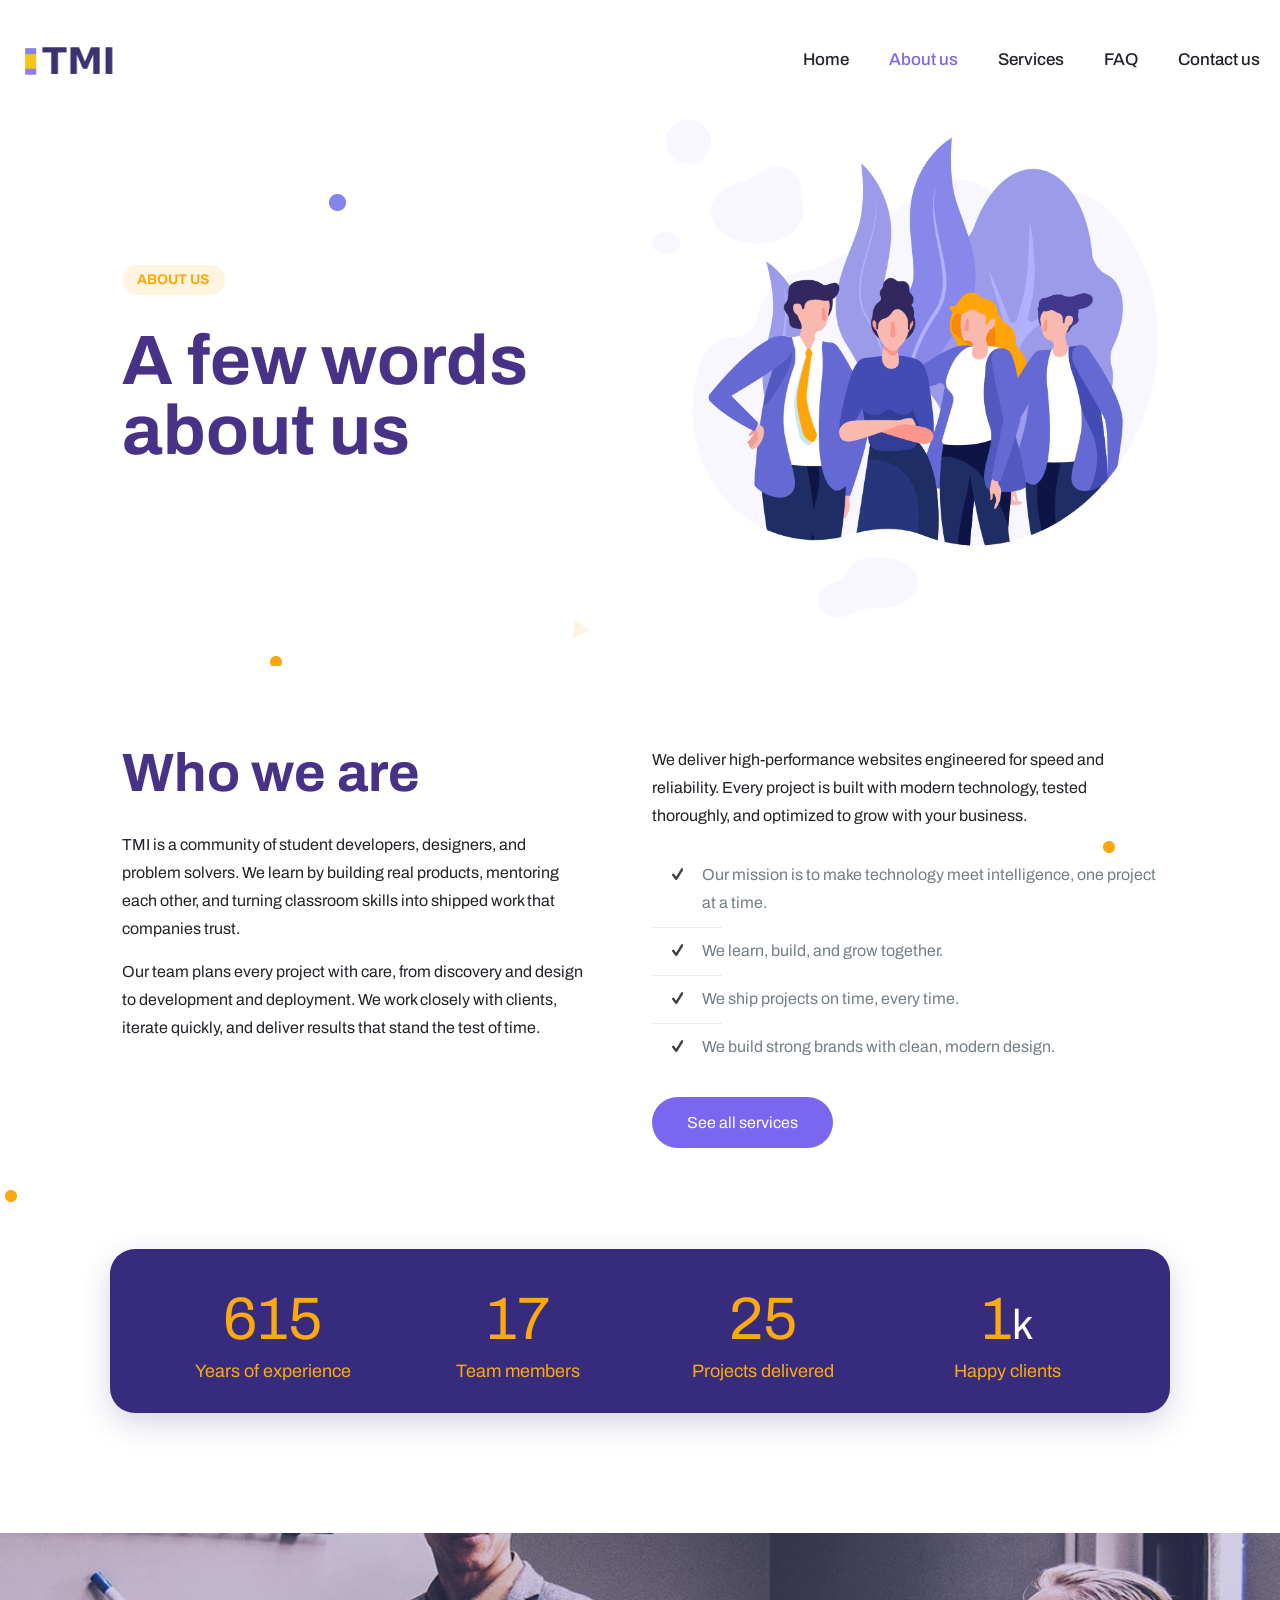
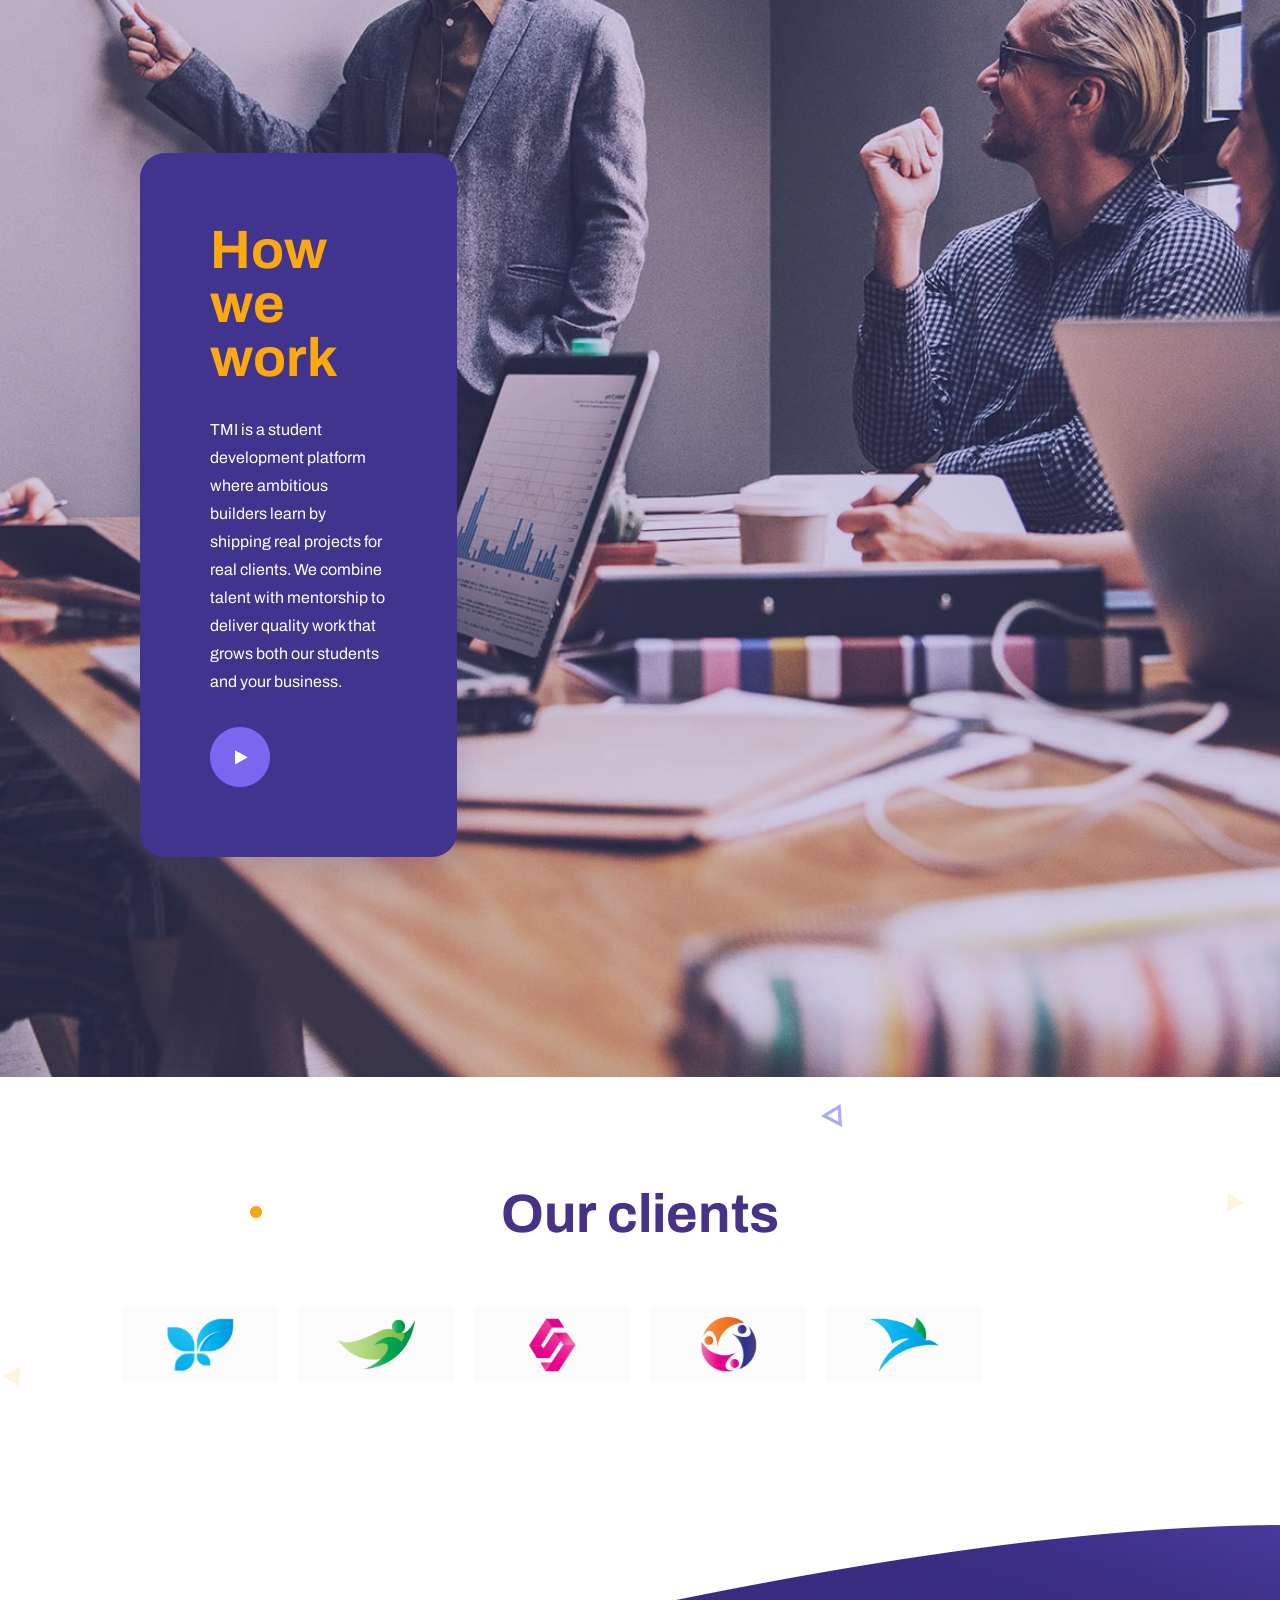
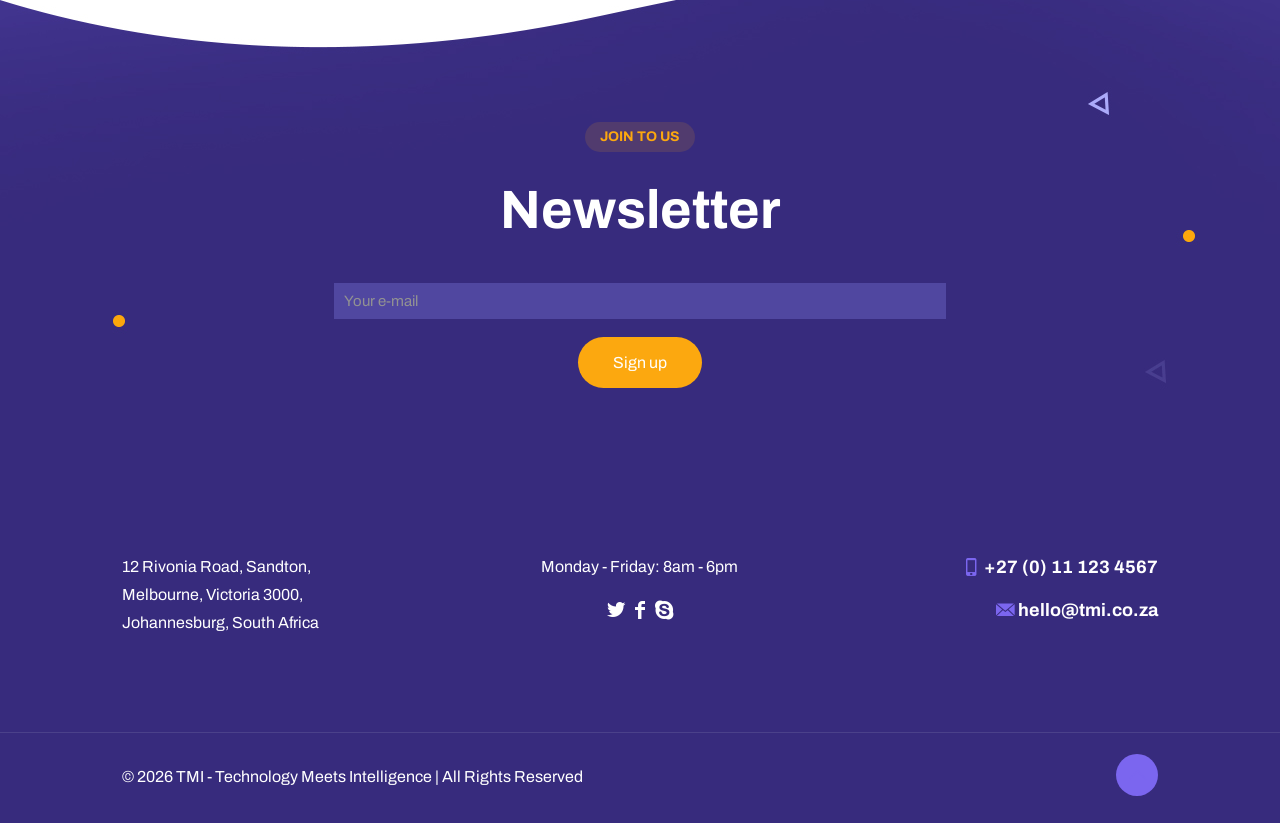
==== commit c3e9cbb9: "Add custom favicon (TMI collaboration emblem)" ====
--- a/about-us/index.html
+++ b/about-us/index.html
@@ -9,7 +9,10 @@
 <link rel="alternate" hreflang="en-US" href="."/>
 <meta name="format-detection" content="telephone=no">
 <meta name="viewport" content="width=device-width, initial-scale=1, maximum-scale=1" />
+<link rel="icon" href="../assets/images/favicon-32x32.png" type="image/png" />
 <link rel="shortcut icon" href="../assets/images/favicon.ico" type="image/x-icon" />
+<link rel="apple-touch-icon" href="../assets/images/apple-touch-icon.png" />
+<link rel="icon" type="image/png" sizes="192x192" href="../assets/images/favicon-192x192.png" />
 <meta name="theme-color" content="#ffffff" media="(prefers-color-scheme: light)">
 <meta name="theme-color" content="#ffffff" media="(prefers-color-scheme: dark)">
 
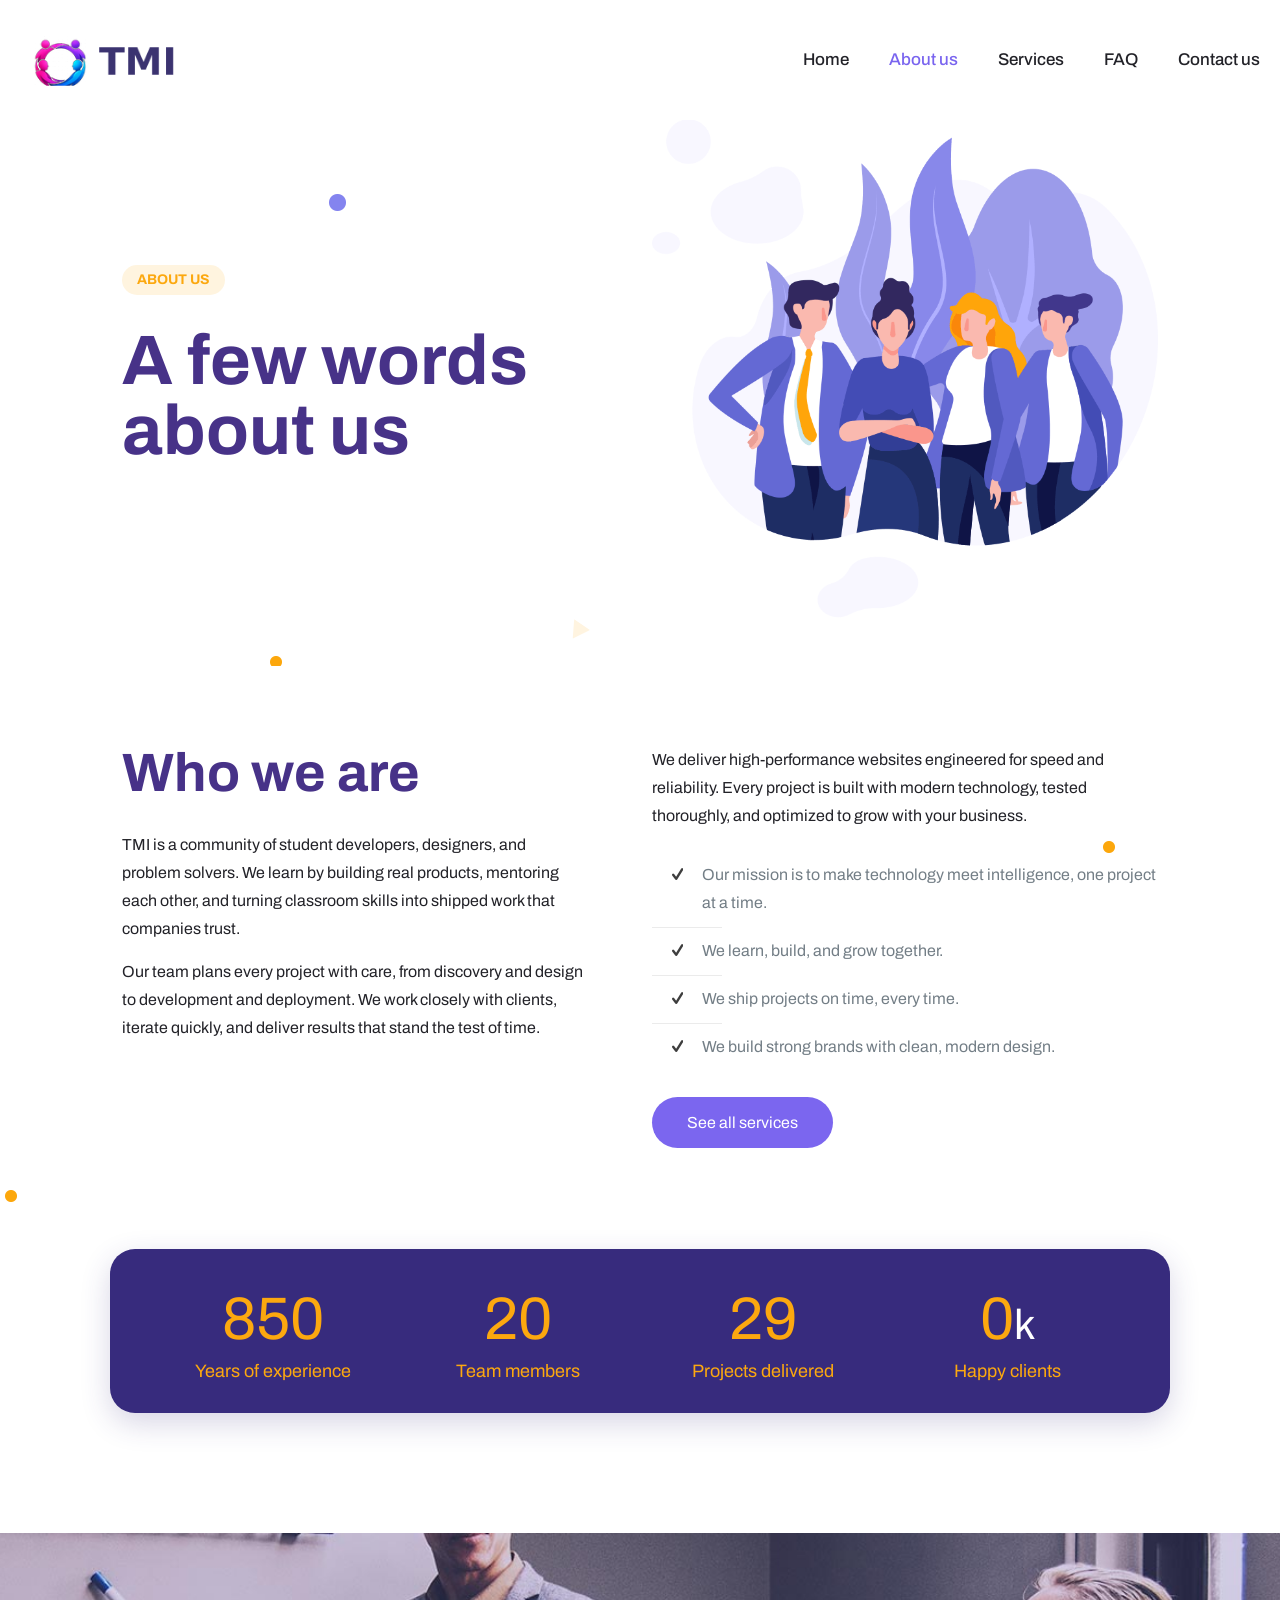
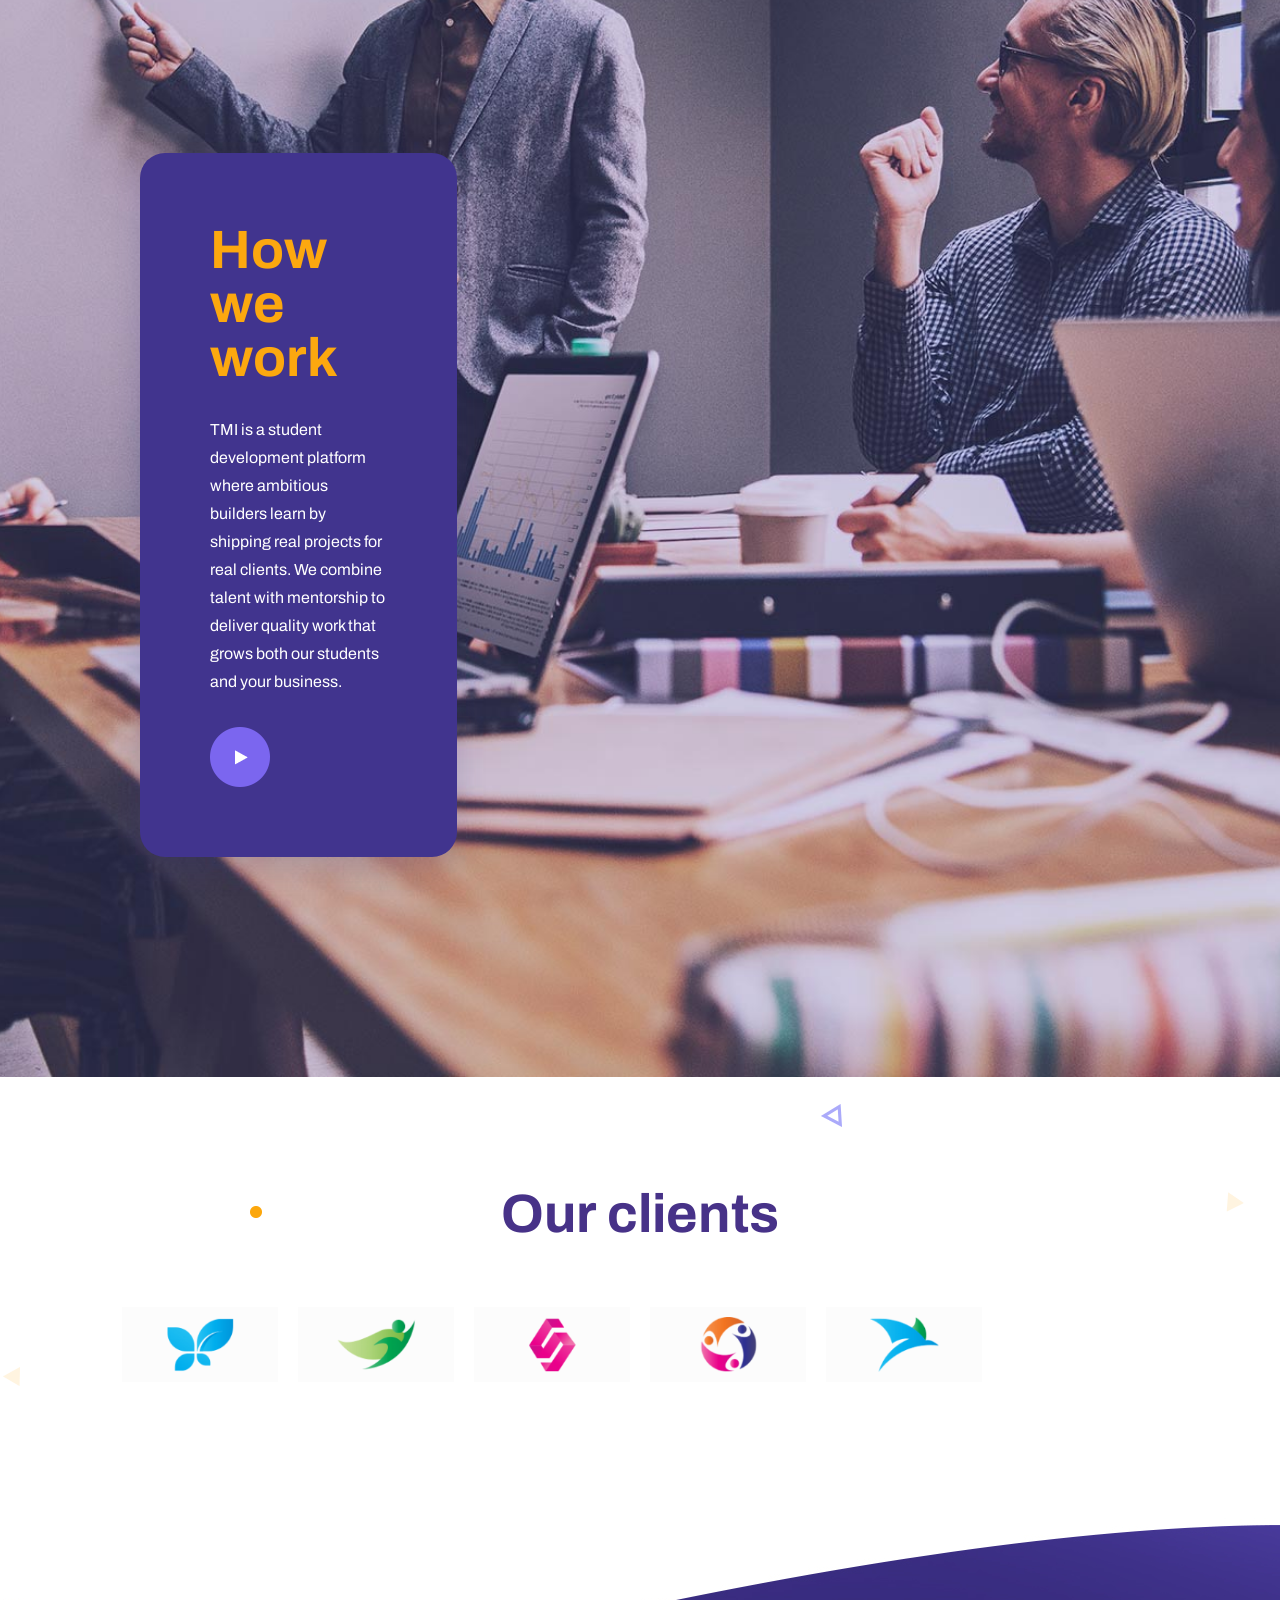
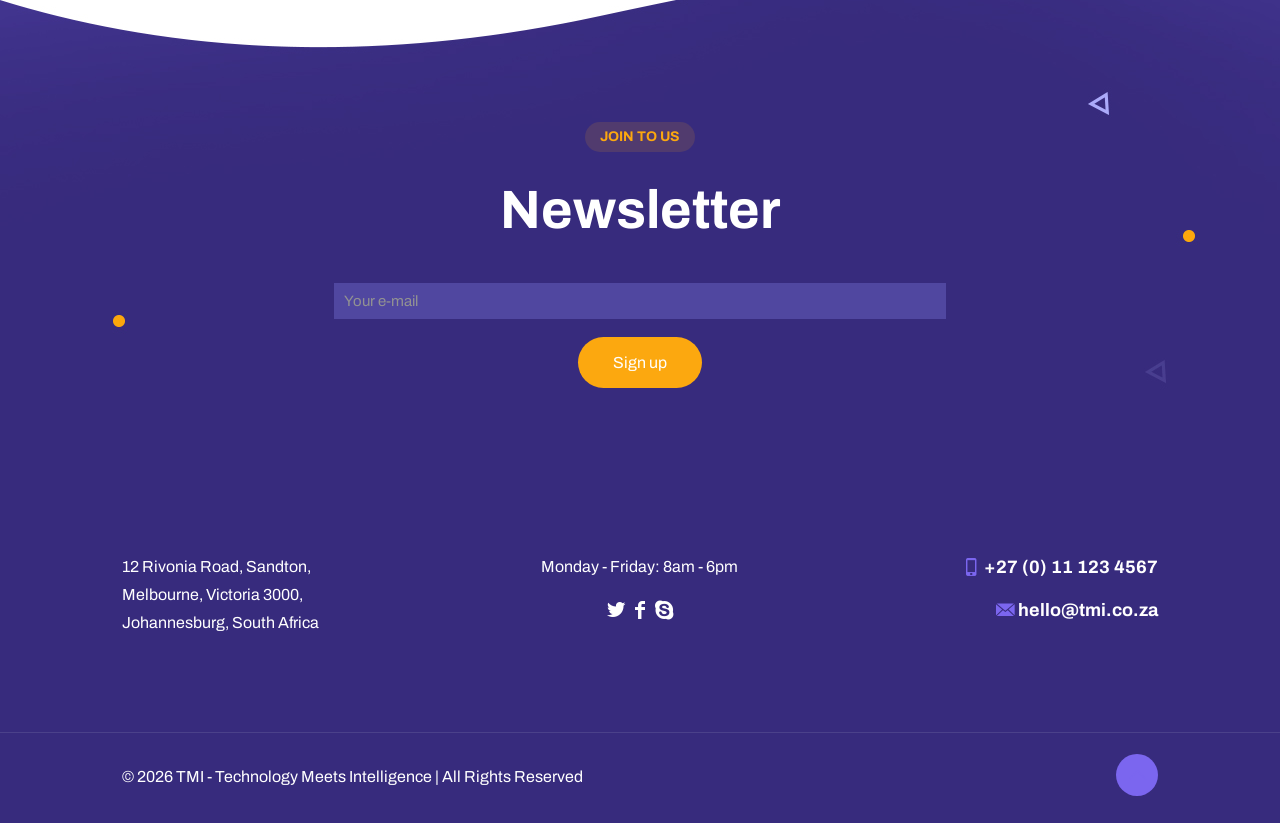
==== commit 77b21e00: "Rename logo to tmi-logo.png to bust CDN cache" ====
--- a/about-us/index.html
+++ b/about-us/index.html
@@ -156,7 +156,7 @@
 
 			<div class="top_bar_left clearfix">
 
-				<div class="logo"><a id="logo" href=".." title="TMI - Technology Meets Intelligence" data-height="60" data-padding="30"><img class="logo-main scale-with-grid " src="../assets/images/seo31.png" data-retina="../assets/images/retina-seo31.png" data-height="70" alt="TMI logo" data-no-retina/><img class="logo-sticky scale-with-grid " src="../assets/images/seo31.png" data-retina="../assets/images/retina-seo31.png" data-height="70" alt="TMI logo" data-no-retina/><img class="logo-mobile scale-with-grid " src="../assets/images/seo31.png" data-retina="../assets/images/retina-seo31.png" data-height="70" alt="TMI logo" data-no-retina/><img class="logo-mobile-sticky scale-with-grid " src="../assets/images/seo31.png" data-retina="../assets/images/retina-seo31.png" data-height="70" alt="TMI logo" data-no-retina/></a></div>
+				<div class="logo"><a id="logo" href=".." title="TMI - Technology Meets Intelligence" data-height="60" data-padding="30"><img class="logo-main scale-with-grid " src="../assets/images/tmi-logo.png" data-retina="../assets/images/retina-tmi-logo.png" data-height="70" alt="TMI logo" data-no-retina/><img class="logo-sticky scale-with-grid " src="../assets/images/tmi-logo.png" data-retina="../assets/images/retina-tmi-logo.png" data-height="70" alt="TMI logo" data-no-retina/><img class="logo-mobile scale-with-grid " src="../assets/images/tmi-logo.png" data-retina="../assets/images/retina-tmi-logo.png" data-height="70" alt="TMI logo" data-no-retina/><img class="logo-mobile-sticky scale-with-grid " src="../assets/images/tmi-logo.png" data-retina="../assets/images/retina-tmi-logo.png" data-height="70" alt="TMI logo" data-no-retina/></a></div>
 				<div class="menu_wrapper">
 					<a class="responsive-menu-toggle " href="#" aria-label="mobile menu"><i class="icon-menu-fine" aria-hidden="true"></i></a><nav id="menu" role="navigation" aria-expanded="false" aria-label="Main menu"><ul id="menu-main-menu" class="menu menu-main"><li id="menu-item-7" class="menu-item menu-item-type-post_type menu-item-object-page menu-item-home"><a href=".."><span>Home</span></a></li>
 <li id="menu-item-27" class="menu-item menu-item-type-post_type menu-item-object-page current-menu-item page_item page-item-16 current_page_item"><a href="."><span>About us</span></a></li>
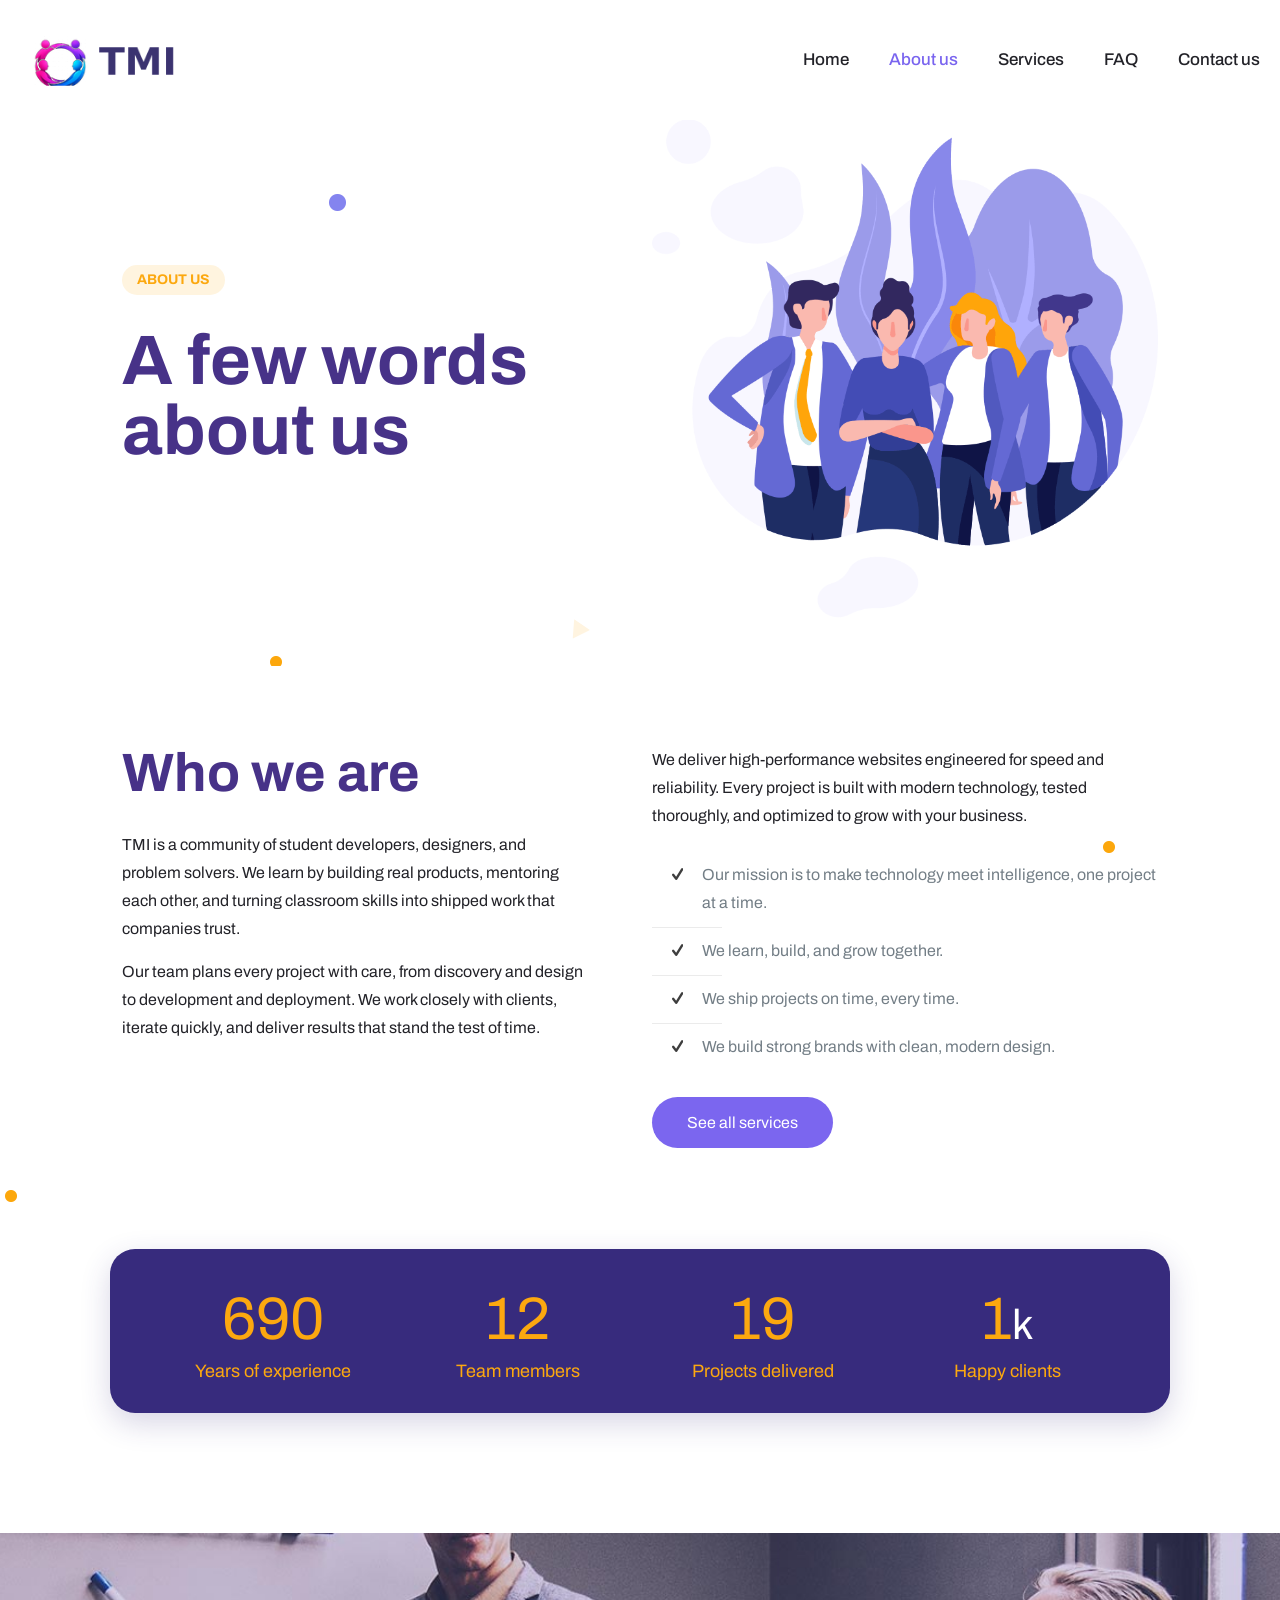
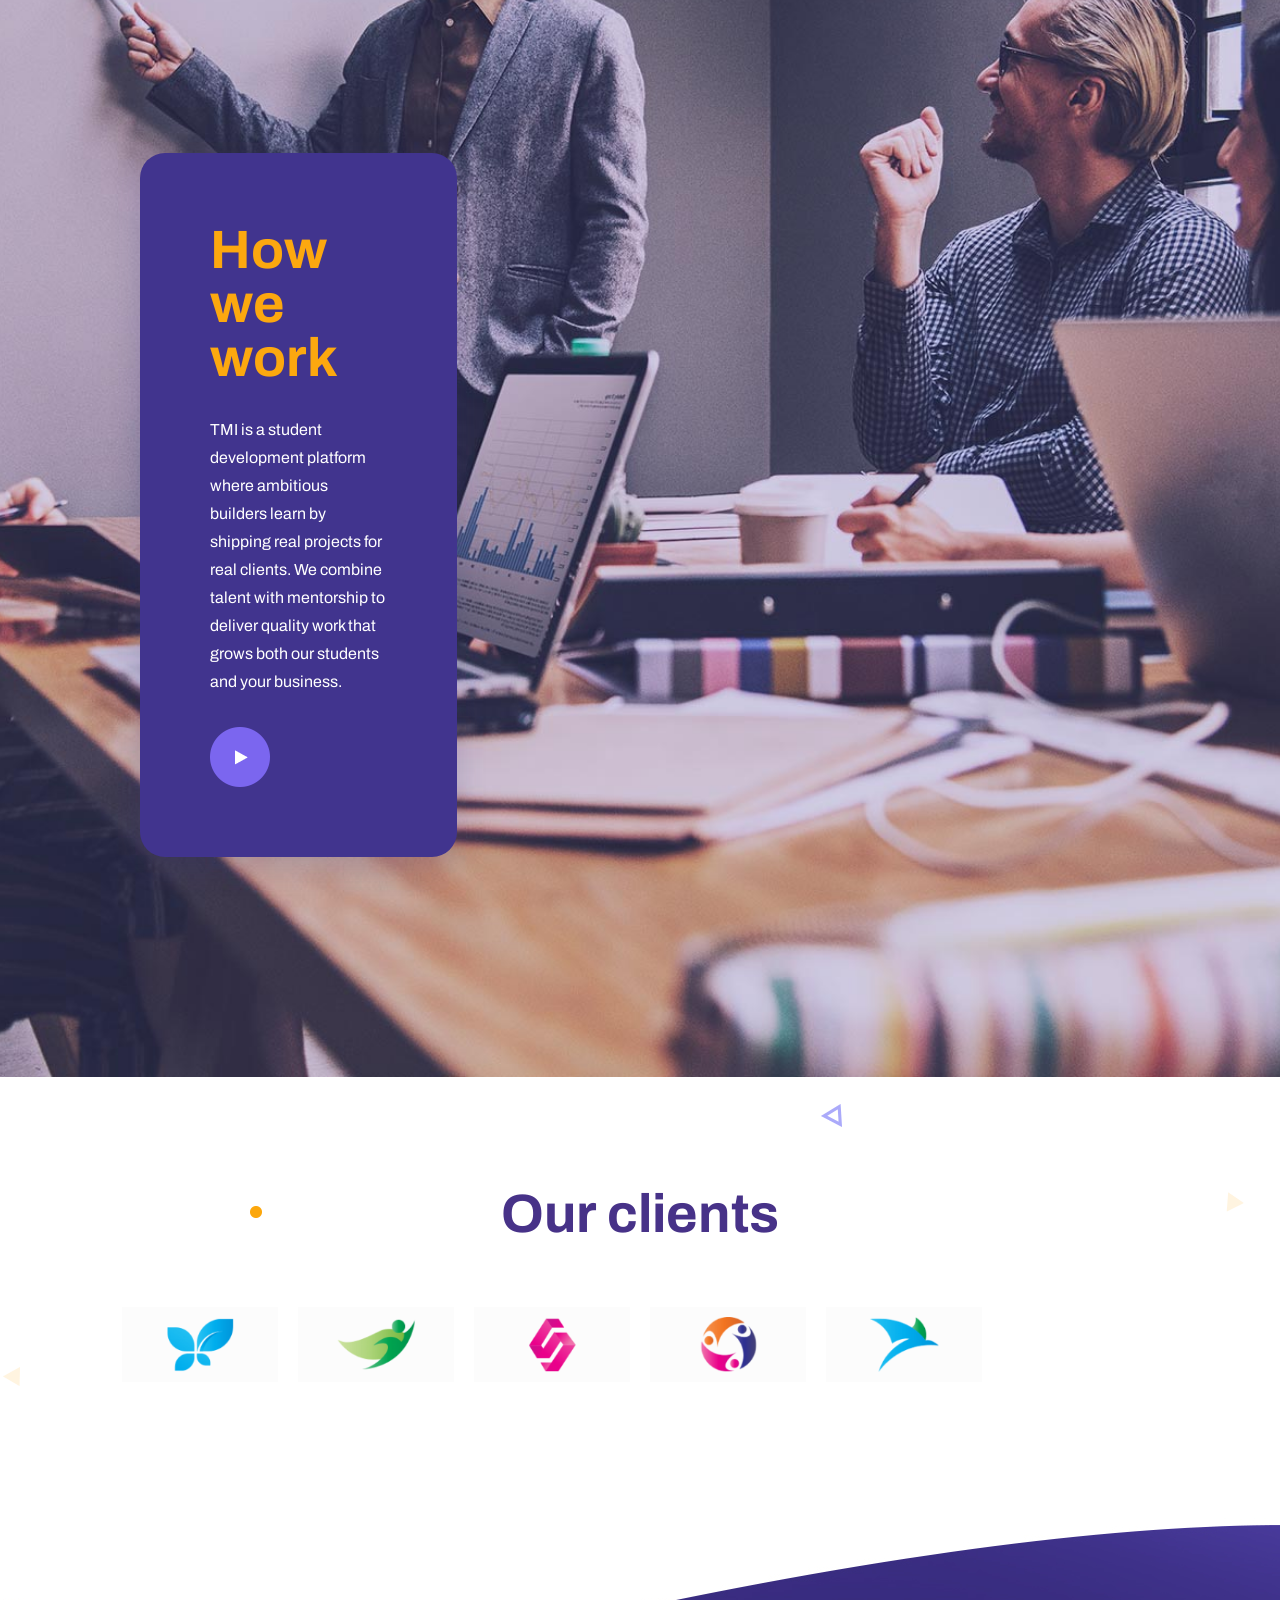
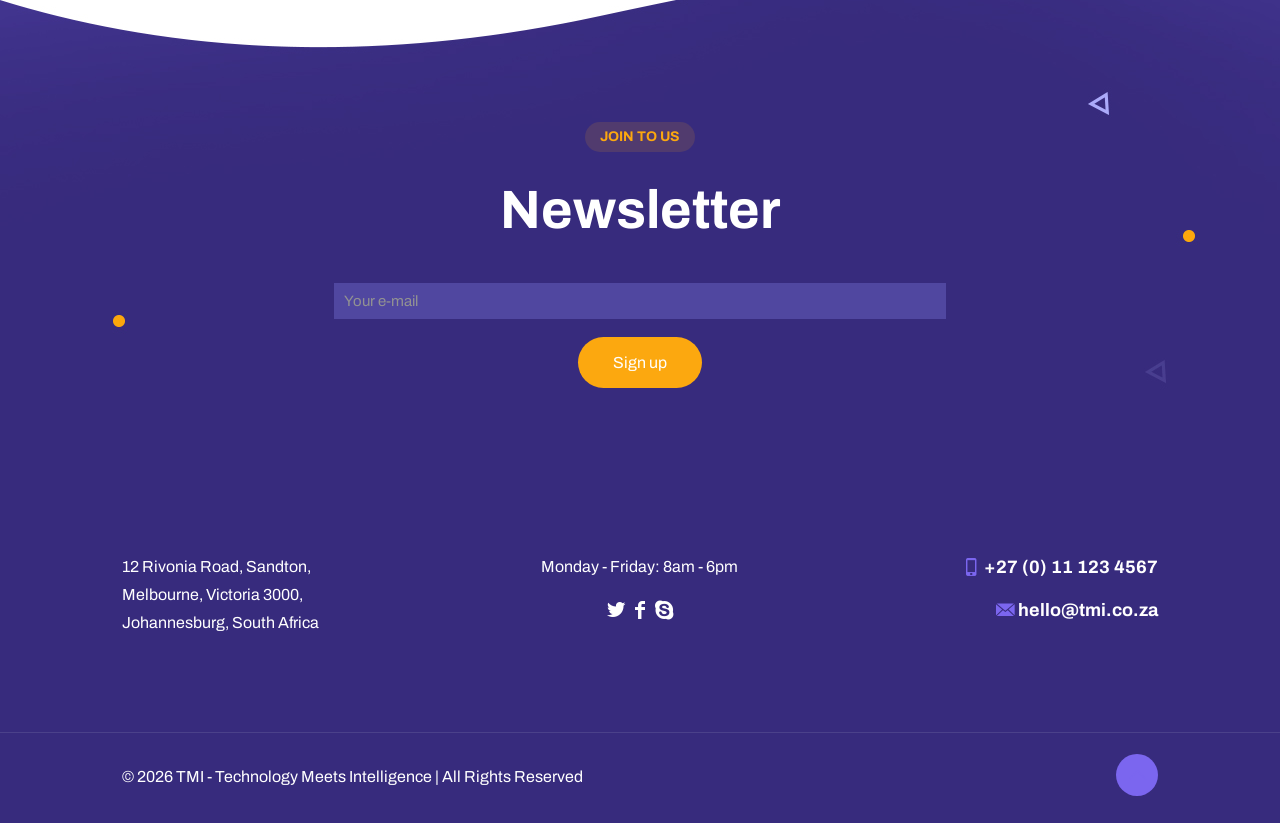
==== commit d687faa1: "Set page title to TMI on all pages" ====
--- a/about-us/index.html
+++ b/about-us/index.html
@@ -4,7 +4,7 @@
 <head>
 
 <meta charset="UTF-8" />
-<title>TMI - About us</title>
+<title>TMI</title>
 <meta name='robots' content='max-image-preview:large' />
 <link rel="alternate" hreflang="en-US" href="."/>
 <meta name="format-detection" content="telephone=no">
